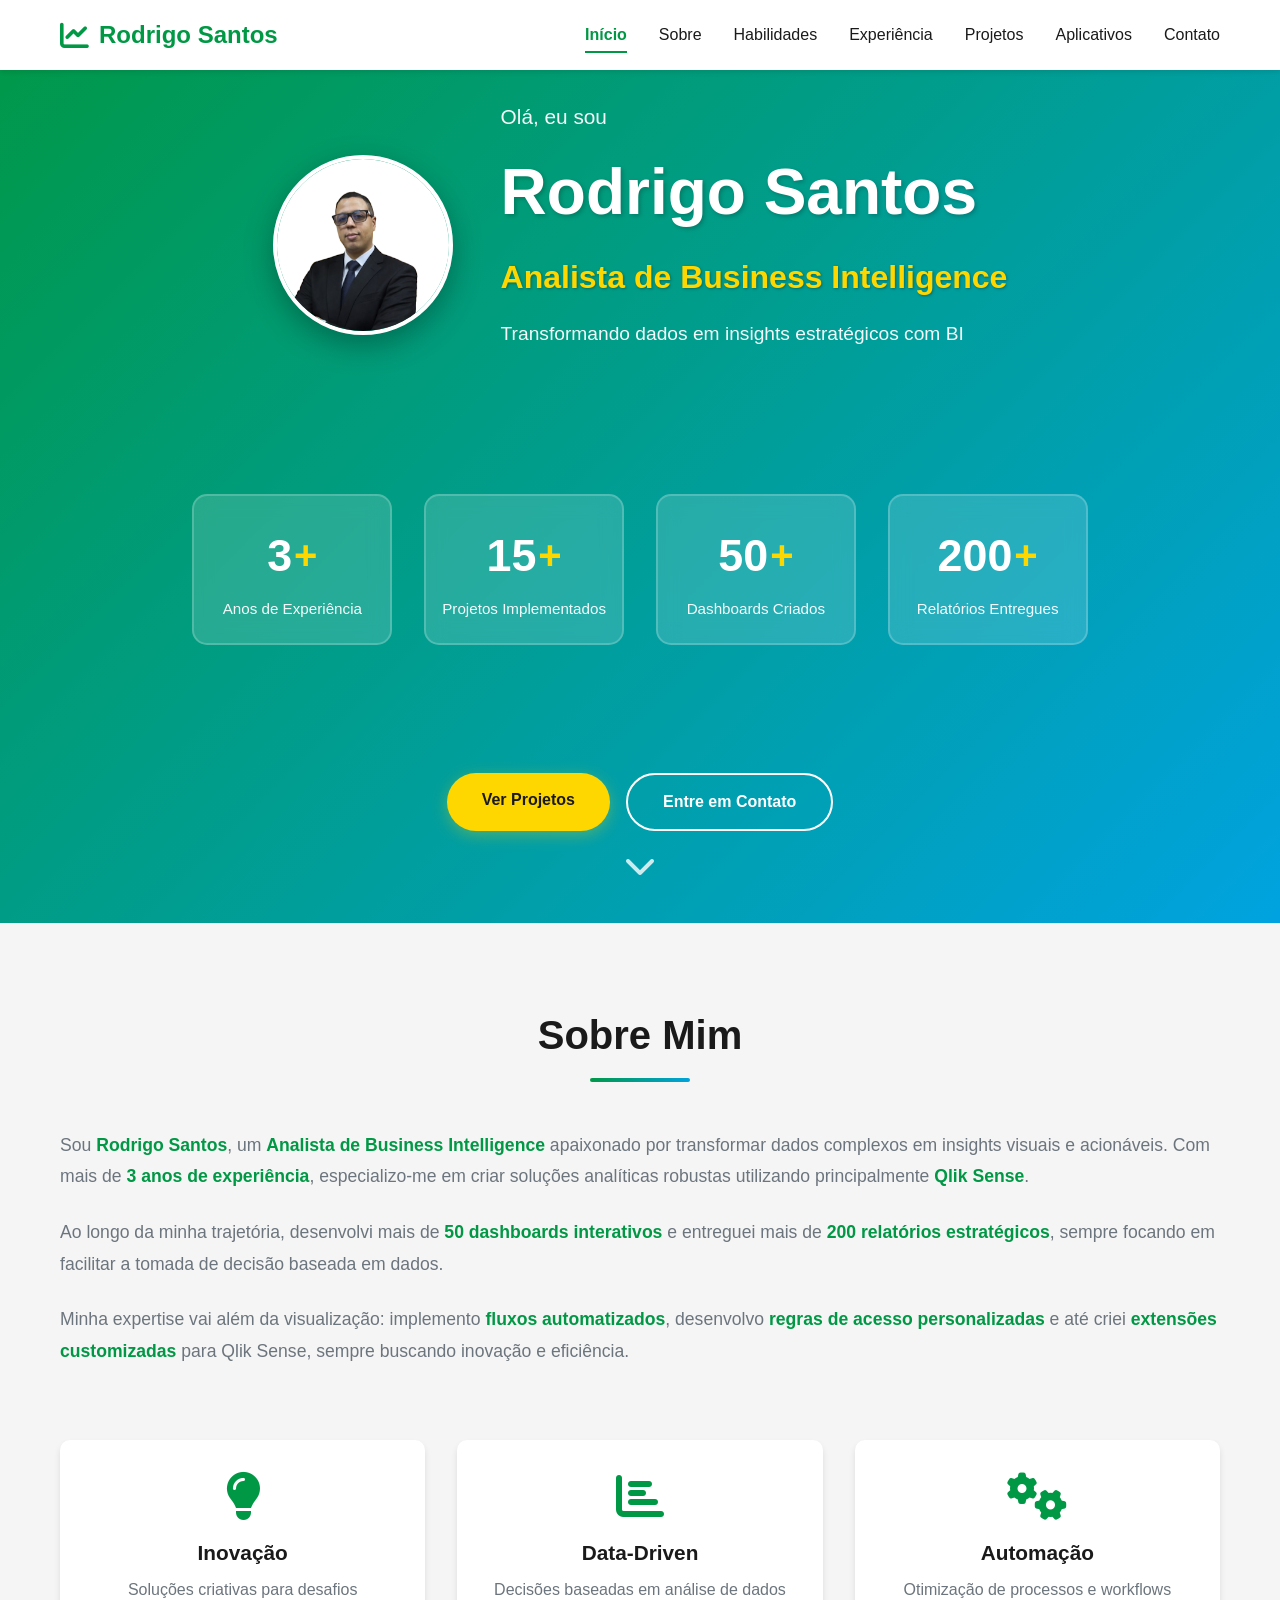
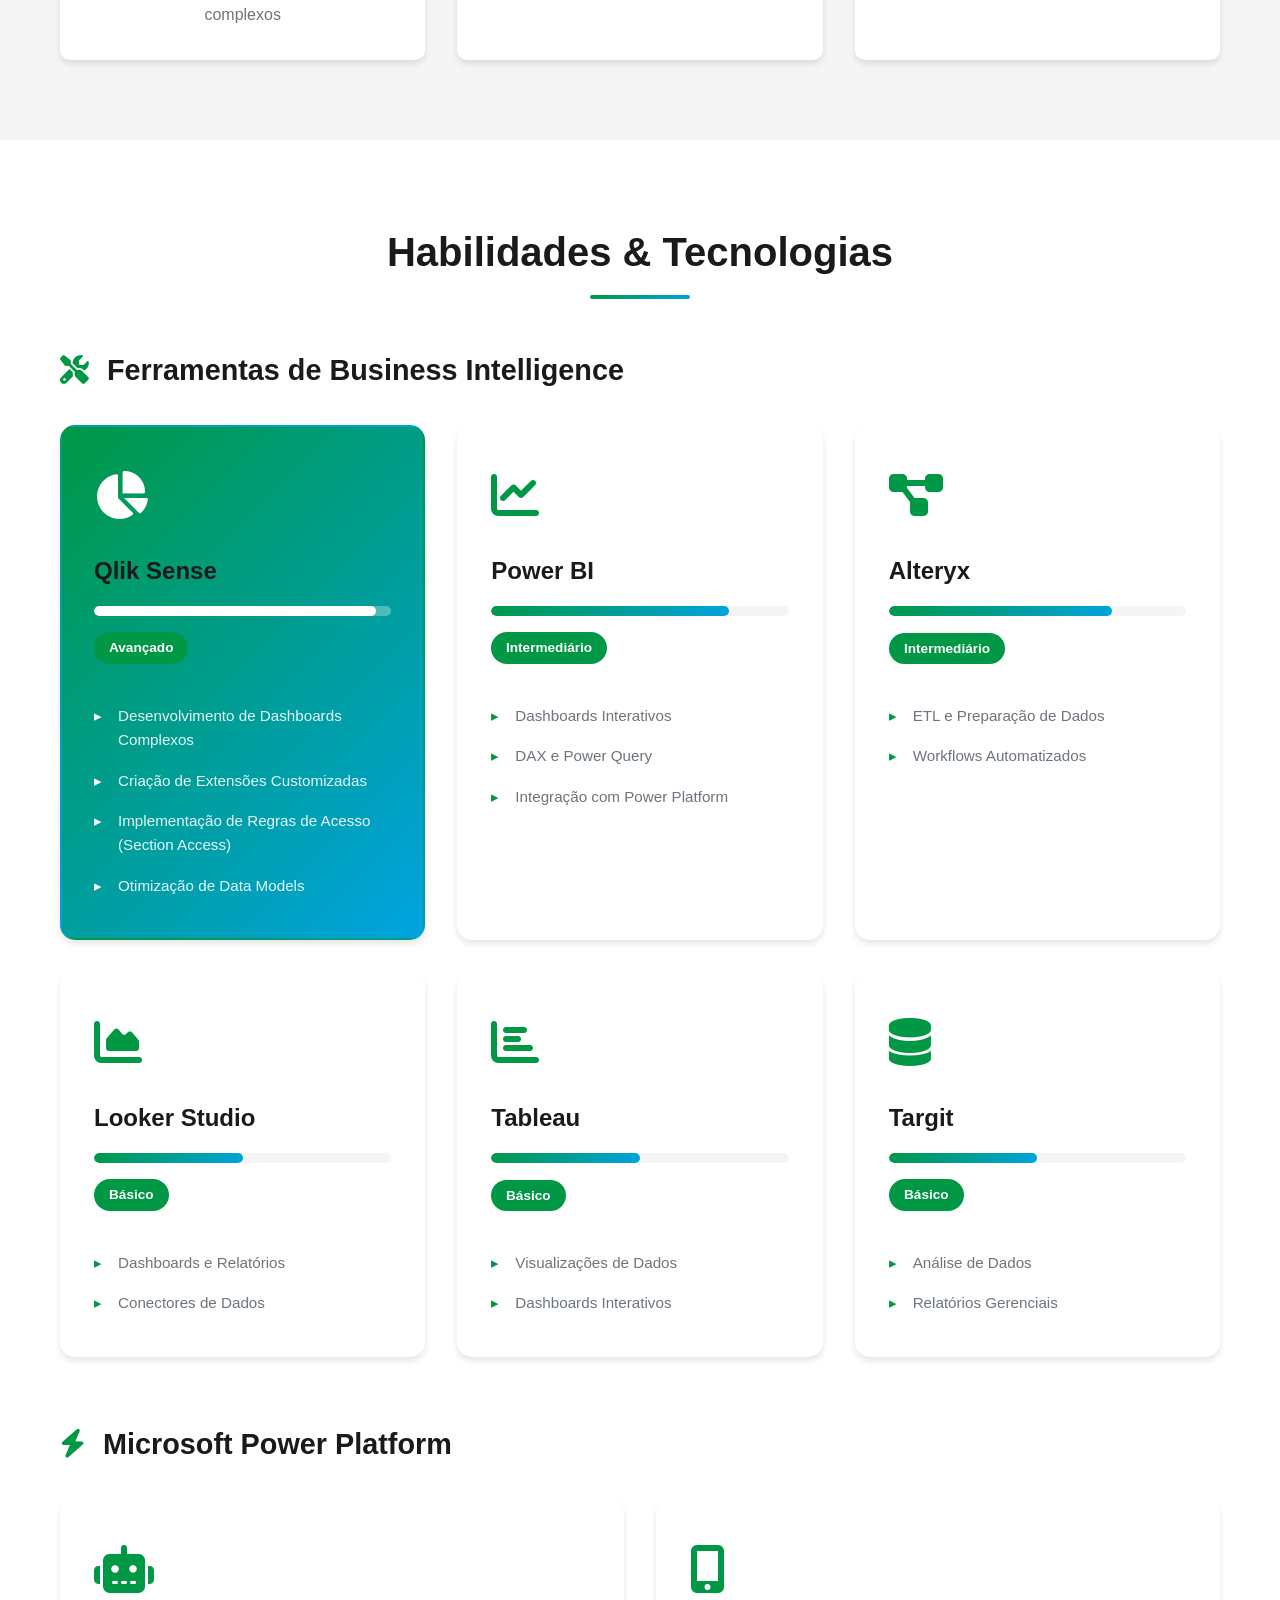
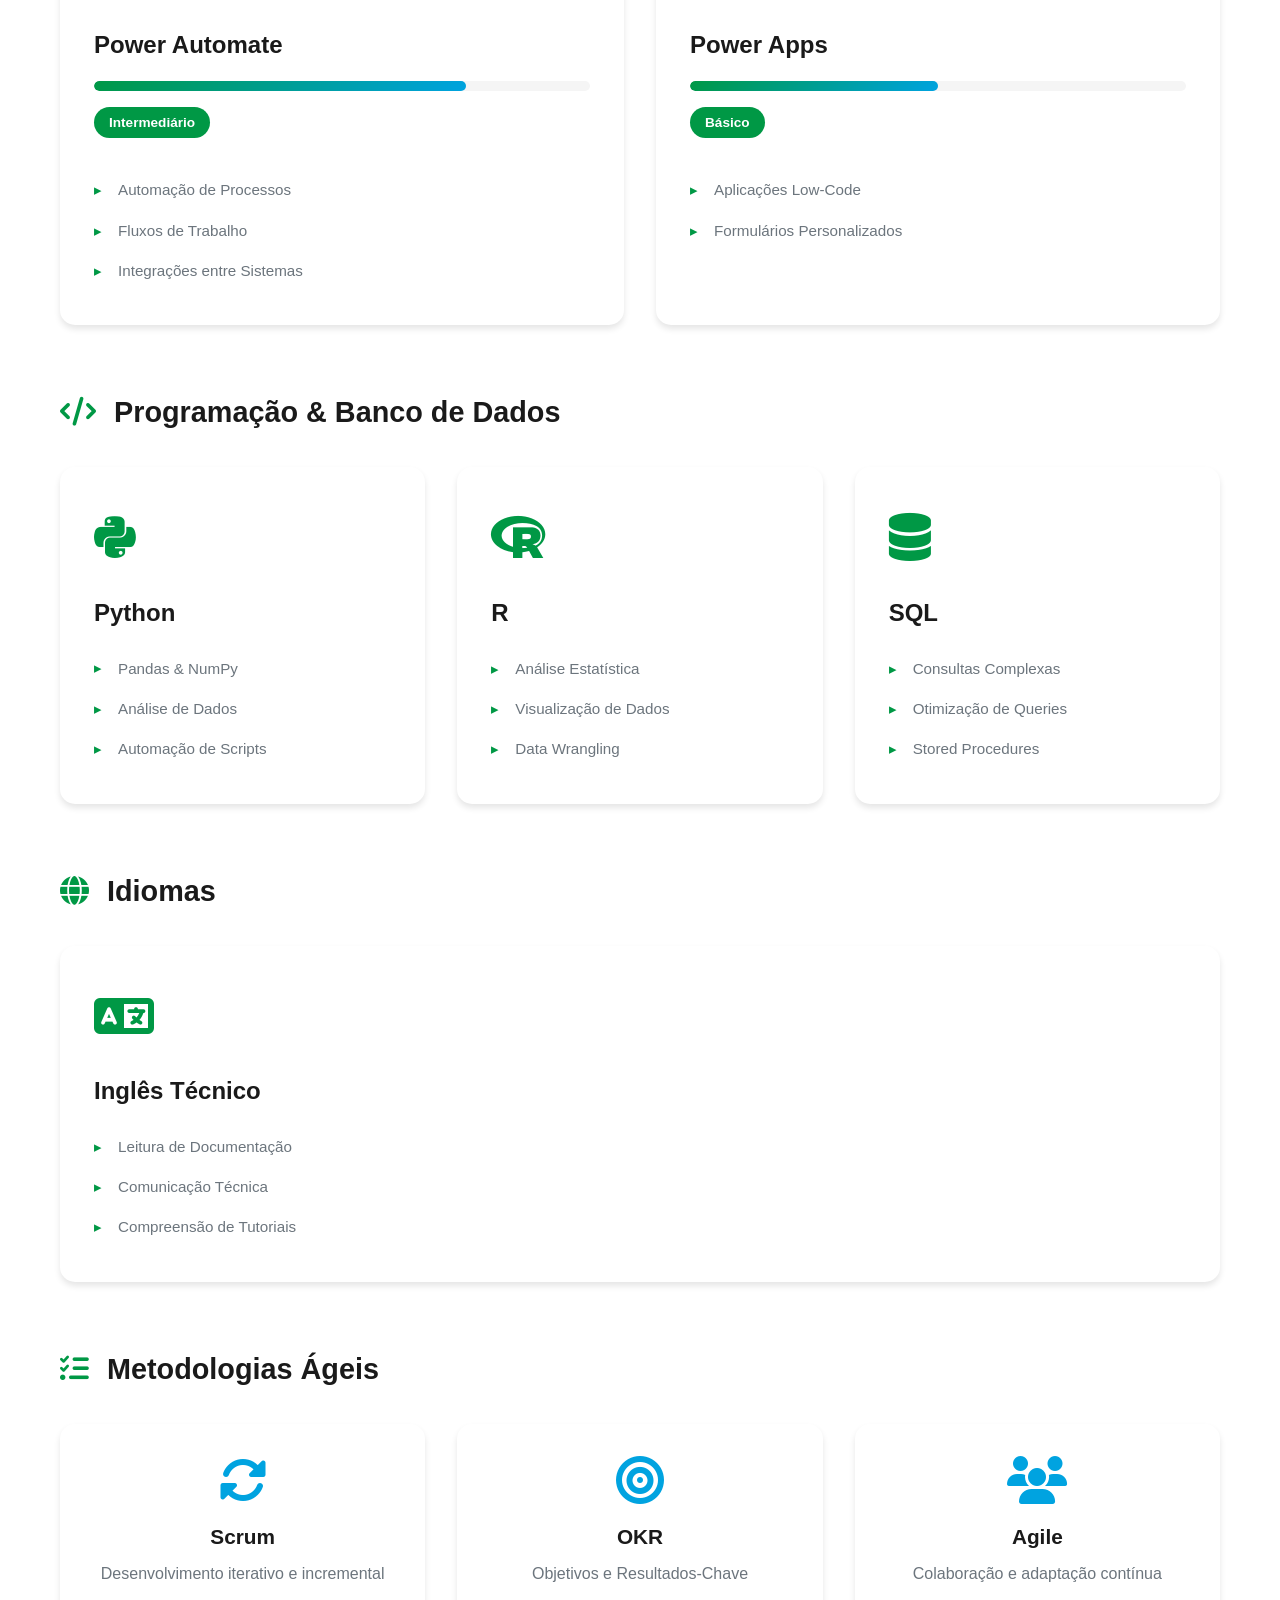
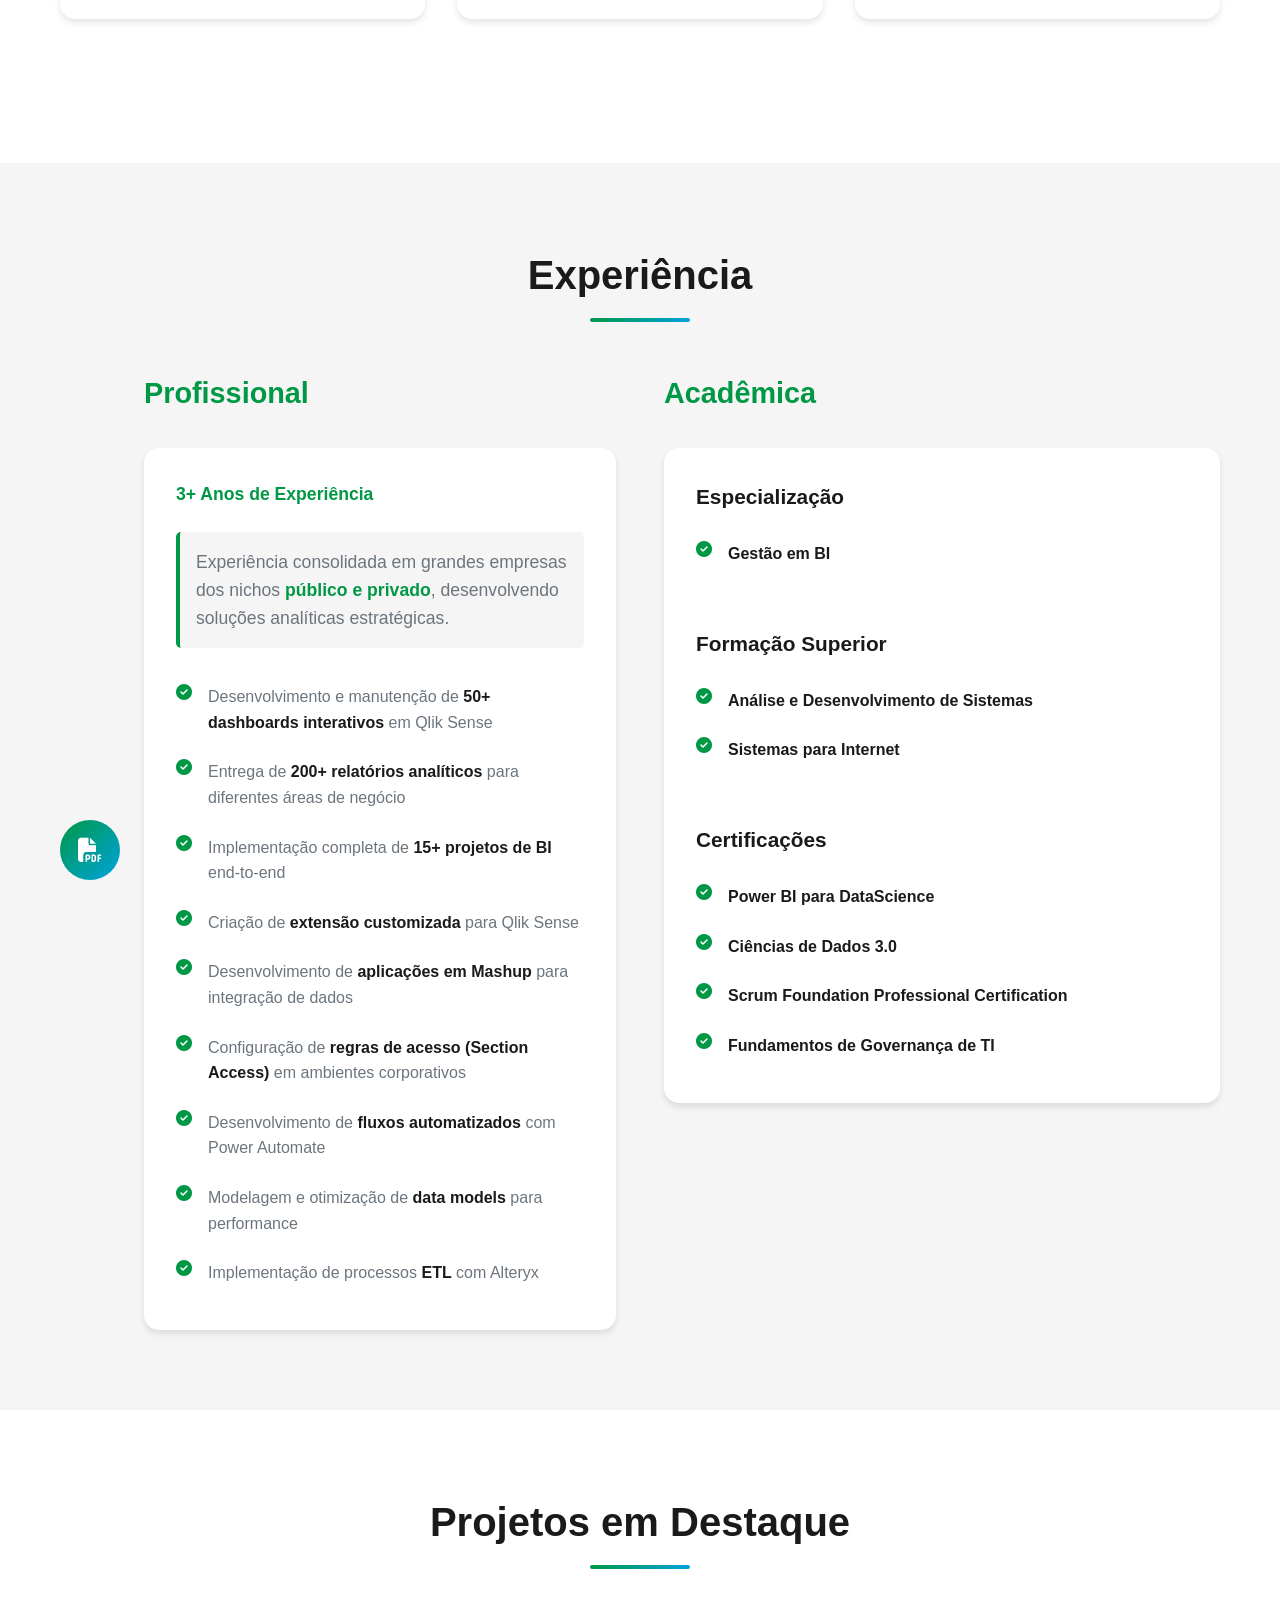
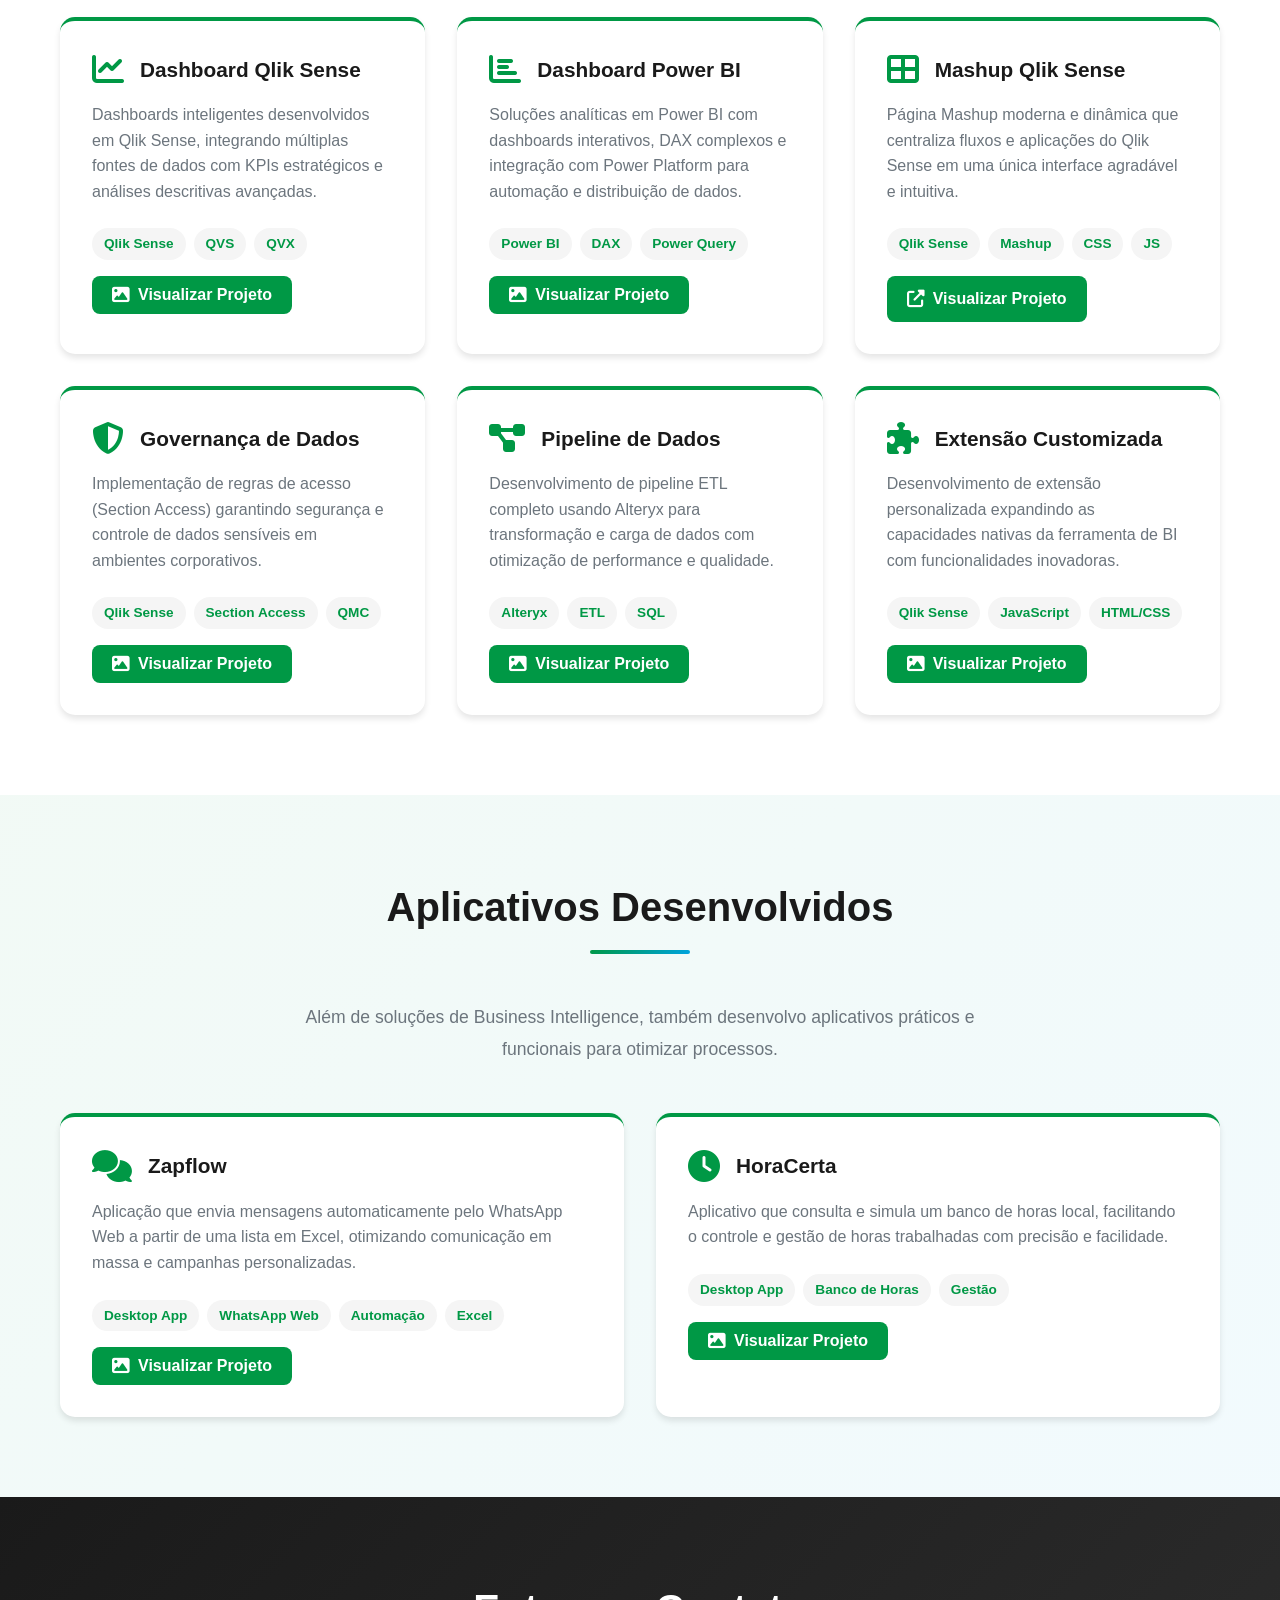
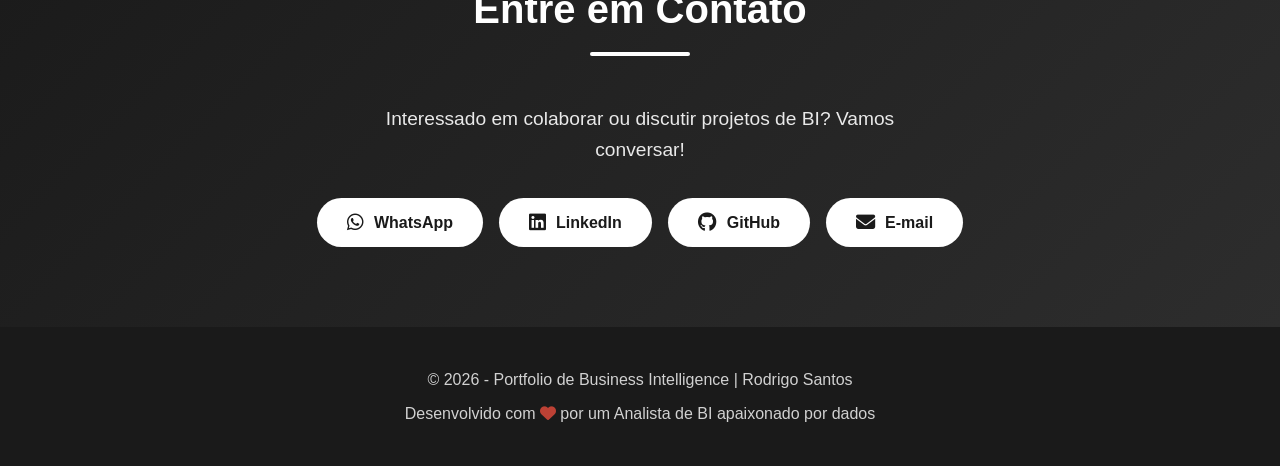
==== index.html @ f656a6cd "Novo Update" ====
<!DOCTYPE html>
<html lang="pt-BR">
<head>
    <meta charset="UTF-8">
    <meta name="viewport" content="width=device-width, initial-scale=1.0">
    <meta name="description" content="Portfolio de Rodrigo Santos - Analista de Business Intelligence especializado em Qlik Sense">
    <title>Rodrigo Santos - Analista de Business Intelligence</title>
    <link rel="stylesheet" href="css/style.css">
    <link rel="stylesheet" href="https://cdnjs.cloudflare.com/ajax/libs/font-awesome/6.4.0/css/all.min.css">
</head>

<!-- Google tag (gtag.js) -->
<script async src="https://www.googletagmanager.com/gtag/js?id=G-NJYJ6EG933"></script>
<script>
  window.dataLayer = window.dataLayer || [];
  function gtag(){dataLayer.push(arguments);}
  gtag('js', new Date());

  gtag('config', 'G-NJYJ6EG933');
</script>

<body>
    <!-- Header/Navbar -->
    <header>
        <nav class="navbar">
            <div class="container">
                <div class="logo">
                    <i class="fas fa-chart-line"></i>
                    <span>Rodrigo Santos</span>
                </div>
                <ul class="nav-menu">
                    <li><a href="#home" class="nav-link">Início</a></li>
                    <li><a href="#sobre" class="nav-link">Sobre</a></li>
                    <li><a href="#skills" class="nav-link">Habilidades</a></li>
                    <li><a href="#experiencia" class="nav-link">Experiência</a></li>
                    <li><a href="#projetos" class="nav-link">Projetos</a></li>
                    <li><a href="#aplicativos" class="nav-link">Aplicativos</a></li>
                    <li><a href="#contato" class="nav-link">Contato</a></li>
                </ul>
                <div class="hamburger">
                    <span></span>
                    <span></span>
                    <span></span>
                </div>
            </div>
        </nav>
    </header>

     <!-- Hero Section -->
    <section id="home" class="hero">
        <div class="container">
            <div class="hero-content">
                <div class="hero-header">
                    <div class="hero-profile">
                        <img src="perfil/perfil.png" alt="Foto de perfil de Rodrigo Santos" class="profile-image">
                    </div>
                    <div class="hero-text">
                        <p class="hero-greeting">Olá, eu sou</p>
                        <h1 class="hero-name">Rodrigo Santos</h1>
                        <h2 class="hero-role">Analista de Business Intelligence</h2>
                        <p class="hero-subtitle">
                            Transformando dados em insights estratégicos com BI
                        </p>
                    </div>
                
                <div class="hero-stats">
                    <div class="stat-item">
                        <h3><span class="stat-number" id="yearsExp">3</span><span class="plus">+</span></h3>
                        <p>Anos de Experiência</p>
                    </div>
                    <div class="stat-item">
                        <h3><span class="stat-number" id="projectsCount">10</span><span class="plus">+</span></h3>
                        <p>Projetos Implementados</p>
                    </div>
                    <div class="stat-item">
                        <h3><span class="stat-number" id="dashboardsCount">50</span><span class="plus">+</span></h3>
                        <p>Dashboards Criados</p>
                    </div>
                    <div class="stat-item">
                        <h3><span class="stat-number" id="reportsCount">200</span><span class="plus">+</span></h3>
                        <p>Relatórios Entregues</p>
                    </div>
                </div>
                
                <div class="hero-buttons">
                    <a href="#projetos" class="btn btn-primary">Ver Projetos</a>
                    <a href="#contato" class="btn btn-secondary">Entre em Contato</a>
                </div>
            </div>
        </div>
        <div class="scroll-down">
            <a href="#sobre"><i class="fas fa-chevron-down"></i></a>
        </div>
    </section>

    <!-- Sobre -->
    <section id="sobre" class="sobre">
        <div class="container">
            <h2 class="section-title">Sobre Mim</h2>
            <div class="sobre-content">
                <div class="sobre-text">
                    <p>
                        Sou <strong>Rodrigo Santos</strong>, um <strong>Analista de Business Intelligence</strong> apaixonado por transformar 
                        dados complexos em insights visuais e acionáveis. Com mais de <strong><span id="yearsExp2">3</span> anos de experiência</strong>, 
                        especializo-me em criar soluções analíticas robustas utilizando principalmente 
                        <strong>Qlik Sense</strong>.
                    </p>
                    <p>
                        Ao longo da minha trajetória, desenvolvi mais de <strong><span id="dashboardsCount2">50</span> dashboards interativos</strong> 
                        e entreguei mais de <strong><span id="reportsCount2">200</span> relatórios estratégicos</strong>, sempre focando em 
                        facilitar a tomada de decisão baseada em dados.
                    </p>
                    <p>
                        Minha expertise vai além da visualização: implemento <strong>fluxos automatizados</strong>, 
                        desenvolvo <strong>regras de acesso personalizadas</strong> e até criei 
                        <strong>extensões customizadas</strong> para Qlik Sense, sempre buscando inovação 
                        e eficiência.
                    </p>
                </div>
                <div class="sobre-icons">
                    <div class="icon-box">
                        <i class="fas fa-lightbulb"></i>
                        <h4>Inovação</h4>
                        <p>Soluções criativas para desafios complexos</p>
                    </div>
                    <div class="icon-box">
                        <i class="fas fa-chart-bar"></i>
                        <h4>Data-Driven</h4>
                        <p>Decisões baseadas em análise de dados</p>
                    </div>
                    <div class="icon-box">
                        <i class="fas fa-cogs"></i>
                        <h4>Automação</h4>
                        <p>Otimização de processos e workflows</p>
                    </div>
                </div>
            </div>
        </div>
    </section>

    <!-- Skills -->
    <section id="skills" class="skills">
        <div class="container">
            <h2 class="section-title">Habilidades & Tecnologias</h2>
            
            <!-- Ferramentas BI -->
            <div class="skills-category">
                <h3><i class="fas fa-tools"></i> Ferramentas de Business Intelligence</h3>
                <div class="skills-grid">
                    <div class="skill-card primary-skill">
                        <div class="skill-icon">
                            <i class="fas fa-chart-pie"></i>
                        </div>
                        <h4>Qlik Sense</h4>
                        <div class="skill-level">
                            <div class="skill-bar" style="width: 95%"></div>
                        </div>
                        <span class="skill-badge">Avançado</span>
                        <ul class="skill-details">
                            <li>Desenvolvimento de Dashboards Complexos</li>
                            <li>Criação de Extensões Customizadas</li>
                            <li>Implementação de Regras de Acesso (Section Access)</li>
                            <li>Otimização de Data Models</li>
                        </ul>
                    </div>

                    <div class="skill-card">
                        <div class="skill-icon">
                            <i class="fas fa-chart-line"></i>
                        </div>
                        <h4>Power BI</h4>
                        <div class="skill-level">
                            <div class="skill-bar" style="width: 80%"></div>
                        </div>
                        <span class="skill-badge">Intermediário</span>
                        <ul class="skill-details">
                            <li>Dashboards Interativos</li>
                            <li>DAX e Power Query</li>
                            <li>Integração com Power Platform</li>
                        </ul>
                    </div>

                    <div class="skill-card">
                        <div class="skill-icon">
                            <i class="fas fa-project-diagram"></i>
                        </div>
                        <h4>Alteryx</h4>
                        <div class="skill-level">
                            <div class="skill-bar" style="width: 75%"></div>
                        </div>
                        <span class="skill-badge">Intermediário</span>
                        <ul class="skill-details">
                            <li>ETL e Preparação de Dados</li>
                            <li>Workflows Automatizados</li>
                        </ul>
                    </div>

                    <div class="skill-card">
                        <div class="skill-icon">
                            <i class="fas fa-chart-area"></i>
                        </div>
                        <h4>Looker Studio</h4>
                        <div class="skill-level">
                            <div class="skill-bar" style="width: 50%"></div>
                        </div>
                        <span class="skill-badge">Básico</span>
                        <ul class="skill-details">
                            <li>Dashboards e Relatórios</li>
                            <li>Conectores de Dados</li>
                        </ul>
                    </div>

                    <div class="skill-card">
                        <div class="skill-icon">
                            <i class="fas fa-chart-bar"></i>
                        </div>
                        <h4>Tableau</h4>
                        <div class="skill-level">
                            <div class="skill-bar" style="width: 50%"></div>
                        </div>
                        <span class="skill-badge">Básico</span>
                        <ul class="skill-details">
                            <li>Visualizações de Dados</li>
                            <li>Dashboards Interativos</li>
                        </ul>
                    </div>

                    <div class="skill-card">
                        <div class="skill-icon">
                            <i class="fas fa-database"></i>
                        </div>
                        <h4>Targit</h4>
                        <div class="skill-level">
                            <div class="skill-bar" style="width: 50%"></div>
                        </div>
                        <span class="skill-badge">Básico</span>
                        <ul class="skill-details">
                            <li>Análise de Dados</li>
                            <li>Relatórios Gerenciais</li>
                        </ul>
                    </div>
                </div>
            </div>

            <!-- Power Platform -->
            <div class="skills-category">
                <h3><i class="fas fa-bolt"></i> Microsoft Power Platform</h3>
                <div class="skills-grid">
                    <div class="skill-card">
                        <div class="skill-icon">
                            <i class="fas fa-robot"></i>
                        </div>
                        <h4>Power Automate</h4>
                        <div class="skill-level">
                            <div class="skill-bar" style="width: 75%"></div>
                        </div>
                        <span class="skill-badge">Intermediário</span>
                        <ul class="skill-details">
                            <li>Automação de Processos</li>
                            <li>Fluxos de Trabalho</li>
                            <li>Integrações entre Sistemas</li>
                        </ul>
                    </div>

                    <div class="skill-card">
                        <div class="skill-icon">
                            <i class="fas fa-mobile-alt"></i>
                        </div>
                        <h4>Power Apps</h4>
                        <div class="skill-level">
                            <div class="skill-bar" style="width: 50%"></div>
                        </div>
                        <span class="skill-badge">Básico</span>
                        <ul class="skill-details">
                            <li>Aplicações Low-Code</li>
                            <li>Formulários Personalizados</li>
                        </ul>
                    </div>
                </div>
            </div>

            <!-- Programação & Dados -->
            <div class="skills-category">
                <h3><i class="fas fa-code"></i> Programação & Banco de Dados</h3>
                <div class="skills-grid">
                    <div class="skill-card">
                        <div class="skill-icon">
                            <i class="fab fa-python"></i>
                        </div>
                        <h4>Python</h4>
                        <ul class="skill-details">
                            <li>Pandas & NumPy</li>
                            <li>Análise de Dados</li>
                            <li>Automação de Scripts</li>
                        </ul>
                    </div>

                    <div class="skill-card">
                        <div class="skill-icon">
                            <i class="fab fa-r-project"></i>
                        </div>
                        <h4>R</h4>
                        <ul class="skill-details">
                            <li>Análise Estatística</li>
                            <li>Visualização de Dados</li>
                            <li>Data Wrangling</li>
                        </ul>
                    </div>

                    <div class="skill-card">
                        <div class="skill-icon">
                            <i class="fas fa-database"></i>
                        </div>
                        <h4>SQL</h4>
                        <ul class="skill-details">
                            <li>Consultas Complexas</li>
                            <li>Otimização de Queries</li>
                            <li>Stored Procedures</li>
                        </ul>
                    </div>
                </div>
            </div>

            <!-- Idiomas -->
            <div class="skills-category">
                <h3><i class="fas fa-globe"></i> Idiomas</h3>
                <div class="skills-grid">
                    <div class="skill-card">
                        <div class="skill-icon">
                            <i class="fas fa-language"></i>
                        </div>
                        <h4>Inglês Técnico</h4>
                        <ul class="skill-details">
                            <li>Leitura de Documentação</li>
                            <li>Comunicação Técnica</li>
                            <li>Compreensão de Tutoriais</li>
                        </ul>
                    </div>
                </div>
            </div>

            <!-- Metodologias -->
            <div class="skills-category">
                <h3><i class="fas fa-tasks"></i> Metodologias Ágeis</h3>
                <div class="methodology-grid">
                    <div class="method-card">
                        <i class="fas fa-sync-alt"></i>
                        <h4>Scrum</h4>
                        <p>Desenvolvimento iterativo e incremental</p>
                    </div>
                    <div class="method-card">
                        <i class="fas fa-bullseye"></i>
                        <h4>OKR</h4>
                        <p>Objetivos e Resultados-Chave</p>
                    </div>
                    <div class="method-card">
                        <i class="fas fa-users"></i>
                        <h4>Agile</h4>
                        <p>Colaboração e adaptação contínua</p>
                    </div>
                </div>
            </div>
        </div>
    </section>

    <!-- Experiência -->
    <section id="experiencia" class="experiencia">
        <div class="container">
            <h2 class="section-title">Experiência</h2>
            <div class="experiencia-wrapper">
                <!-- Experiência Profissional -->
                <div class="experiencia-coluna">
                    <div class="profissional-container">
                        <button id="btnCurriculo" class="btn-curriculum-ext" title="Baixar ou visualizar currículo">
                            <i class="fas fa-file-pdf"></i>
                        </button>
                        <div class="profissional-content">
                            <h3 class="experiencia-subtitle">Profissional</h3>
                            <div class="timeline">
                                <div class="timeline-item">
                                    <div class="timeline-content">
                                        <span class="timeline-date"><span id="yearsExp3">3</span>+ Anos de Experiência</span>
                                        <p class="experience-intro">
                                            Experiência consolidada em grandes empresas dos nichos <strong>público e privado</strong>, desenvolvendo soluções analíticas estratégicas.
                                        </p>
                                        <ul class="experience-list">
                                            <li>
                                                <i class="fas fa-check-circle"></i>
                                                Desenvolvimento e manutenção de <strong><span id="dashboardsCount3">50</span>+ dashboards interativos</strong> em Qlik Sense
                                            </li>
                                            <li>
                                                <i class="fas fa-check-circle"></i>
                                                Entrega de <strong><span id="reportsCount3">200</span>+ relatórios analíticos</strong> para diferentes áreas de negócio
                                            </li>
                                            <li>
                                                <i class="fas fa-check-circle"></i>
                                                Implementação completa de <strong><span id="projectsCount3">10</span>+ projetos de BI</strong> end-to-end
                                            </li>
                                            <li>
                                                <i class="fas fa-check-circle"></i>
                                                Criação de <strong>extensão customizada</strong> para Qlik Sense
                                            </li>
                                            <li>
                                                <i class="fas fa-check-circle"></i>
                                                Desenvolvimento de <strong>aplicações em Mashup</strong> para integração de dados
                                            </li>
                                            <li>
                                                <i class="fas fa-check-circle"></i>
                                                Configuração de <strong>regras de acesso (Section Access)</strong> em ambientes corporativos
                                            </li>
                                            <li>
                                                <i class="fas fa-check-circle"></i>
                                                Desenvolvimento de <strong>fluxos automatizados</strong> com Power Automate
                                            </li>
                                            <li>
                                                <i class="fas fa-check-circle"></i>
                                                Modelagem e otimização de <strong>data models</strong> para performance
                                            </li>
                                            <li>
                                                <i class="fas fa-check-circle"></i>
                                                Implementação de processos <strong>ETL</strong> com Alteryx
                                            </li>
                                        </ul>
                                    </div>
                                </div>
                            </div>
                        </div>
                    </div>
                </div>

                <!-- Experiência Acadêmica -->
                <div class="experiencia-coluna">
                    <h3 class="experiencia-subtitle">Acadêmica</h3>
                    <div class="academia-container">
                        <div class="academia-section">
                            <h3>Especialização</h3>
                            <ul class="experience-list">
                                <li>
                                    <i class="fas fa-check-circle"></i>
                                    <strong>Gestão em BI</strong>
                                </li>
                            </ul>
                        </div>

                        <div class="academia-section">
                            <h3>Formação Superior</h3>
                            <ul class="experience-list">
                                <li>
                                    <i class="fas fa-check-circle"></i>
                                    <strong>Análise e Desenvolvimento de Sistemas</strong>
                                </li>
                                <li>
                                    <i class="fas fa-check-circle"></i>
                                    <strong>Sistemas para Internet</strong>
                                </li>
                            </ul>
                        </div>

                        <div class="academia-section">
                            <h3>Certificações</h3>
                            <ul class="experience-list">
                                <li>
                                    <i class="fas fa-check-circle"></i>
                                    <strong>Power BI para DataScience</strong>
                                </li>
                                <li>
                                    <i class="fas fa-check-circle"></i>
                                    <strong>Ciências de Dados 3.0</strong>
                                </li>
                                <li>
                                    <i class="fas fa-check-circle"></i>
                                    <strong>Scrum Foundation Professional Certification</strong>
                                </li>
                                <li>
                                    <i class="fas fa-check-circle"></i>
                                    <strong>Fundamentos de Governança de TI</strong>
                                </li>
                            </ul>
                        </div>
                    </div>
                </div>
            </div>
        </div>
    </section>

    <!-- Projetos Destaque -->
    <section id="projetos" class="projetos">
        <div class="container">
            <h2 class="section-title">Projetos em Destaque</h2>
            <div class="projetos-grid">
                <div class="projeto-card">
                    <div class="projeto-header">
                        <i class="fas fa-chart-line"></i>
                        <h3>Dashboard Qlik Sense</h3>
                    </div>
                    <p>Dashboards inteligentes desenvolvidos em Qlik Sense, integrando múltiplas fontes de dados com KPIs estratégicos e análises descritivas avançadas.</p>
                    <div class="projeto-tags">
                        <span class="tag">Qlik Sense</span>
                        <span class="tag">QVS</span>
                        <span class="tag">QVX</span>
                    </div>
                    <button class="btn-visualizar" data-image="imagens/dashboard.png" title="Visualizar projeto completo">
                        <i class="fas fa-image"></i> Visualizar Projeto
                    </button>
                </div>

                <div class="projeto-card">
                    <div class="projeto-header">
                        <i class="fas fa-chart-bar"></i>
                        <h3>Dashboard Power BI</h3>
                    </div>
                    <p>Soluções analíticas em Power BI com dashboards interativos, DAX complexos e integração com Power Platform para automação e distribuição de dados.</p>
                    <div class="projeto-tags">
                        <span class="tag">Power BI</span>
                        <span class="tag">DAX</span>
                        <span class="tag">Power Query</span>
                    </div>
                    <button class="btn-visualizar" data-image="imagens/powerbi.png" title="Visualizar projeto completo">
                        <i class="fas fa-image"></i> Visualizar Projeto
                    </button>
                </div>

                <div class="projeto-card">
                    <div class="projeto-header">
                        <i class="fas fa-th-large"></i>
                        <h3>Mashup Qlik Sense</h3>
                    </div>
                    <p>Página Mashup moderna e dinâmica que centraliza fluxos e aplicações do Qlik Sense em uma única interface agradável e intuitiva.</p>
                    <div class="projeto-tags">
                        <span class="tag">Qlik Sense</span>
                        <span class="tag">Mashup</span>
                        <span class="tag">CSS</span>
                        <span class="tag">JS</span>
                    </div>
                    <a href="Projetos/Portal Mashup/Portal Mashup.html" class="btn-visualizar" title="Visualizar projeto completo">
                        <i class="fas fa-external-link-alt"></i> Visualizar Projeto
                    </a>
                </div>

                <div class="projeto-card">
                    <div class="projeto-header">
                        <i class="fas fa-shield-alt"></i>
                        <h3>Governança de Dados</h3>
                    </div>
                    <p>Implementação de regras de acesso (Section Access) garantindo segurança e controle de dados sensíveis em ambientes corporativos.</p>
                    <div class="projeto-tags">
                        <span class="tag">Qlik Sense</span>
                        <span class="tag">Section Access</span>
                        <span class="tag">QMC</span>
                    </div>
                    <button class="btn-visualizar" data-image="imagens/governança.png" title="Visualizar projeto completo">
                        <i class="fas fa-image"></i> Visualizar Projeto
                    </button>
                </div>

                <div class="projeto-card">
                    <div class="projeto-header">
                        <i class="fas fa-project-diagram"></i>
                        <h3>Pipeline de Dados</h3>
                    </div>
                    <p>Desenvolvimento de pipeline ETL completo usando Alteryx para transformação e carga de dados com otimização de performance e qualidade.</p>
                    <div class="projeto-tags">
                        <span class="tag">Alteryx</span>
                        <span class="tag">ETL</span>
                        <span class="tag">SQL</span>
                    </div>
                    <button class="btn-visualizar" data-image="imagens/pipeline.png" title="Visualizar projeto completo">
                        <i class="fas fa-image"></i> Visualizar Projeto
                    </button>
                </div>

                <div class="projeto-card">
                    <div class="projeto-header">
                        <i class="fas fa-puzzle-piece"></i>
                        <h3>Extensão Customizada</h3>
                    </div>
                    <p>Desenvolvimento de extensão personalizada expandindo as capacidades nativas da ferramenta de BI com funcionalidades inovadoras.</p>
                    <div class="projeto-tags">
                        <span class="tag">Qlik Sense</span>
                        <span class="tag">JavaScript</span>
                        <span class="tag">HTML/CSS</span>
                    </div>
                    <button class="btn-visualizar" data-image="imagens/extensao.png" title="Visualizar projeto completo">
                        <i class="fas fa-image"></i> Visualizar Projeto
                    </button>
                </div>

            </div>
        </div>
    </section>

    <!-- Aplicativos Desenvolvidos -->
    <section id="aplicativos" class="aplicativos">
        <div class="container">
            <h2 class="section-title">Aplicativos Desenvolvidos</h2>
            <p class="section-subtitle">Além de soluções de Business Intelligence, também desenvolvo aplicativos práticos e funcionais para otimizar processos.</p>
            <div class="projetos-grid">
                <div class="projeto-card">
                    <div class="projeto-header">
                        <i class="fas fa-comments"></i>
                        <h3>Zapflow</h3>
                    </div>
                    <p>Aplicação que envia mensagens automaticamente pelo WhatsApp Web a partir de uma lista em Excel, otimizando comunicação em massa e campanhas personalizadas.</p>
                    <div class="projeto-tags">
                        <span class="tag">Desktop App</span>
                        <span class="tag">WhatsApp Web</span>
                        <span class="tag">Automação</span>
                        <span class="tag">Excel</span>
                    </div>
                    <button class="btn-visualizar" data-image="imagens/zapflow.png" title="Visualizar projeto completo">
                        <i class="fas fa-image"></i> Visualizar Projeto
                    </button>
                </div>

                <div class="projeto-card">
                    <div class="projeto-header">
                        <i class="fas fa-clock"></i>
                        <h3>HoraCerta</h3>
                    </div>
                    <p>Aplicativo que consulta e simula um banco de horas local, facilitando o controle e gestão de horas trabalhadas com precisão e facilidade.</p>
                    <div class="projeto-tags">
                        <span class="tag">Desktop App</span>
                        <span class="tag">Banco de Horas</span>
                        <span class="tag">Gestão</span>
                    </div>
                    <button class="btn-visualizar" data-image="imagens/horacerta.png" title="Visualizar projeto completo">
                        <i class="fas fa-image"></i> Visualizar Projeto
                    </button>
                </div>
            </div>
        </div>
    </section>

    <!-- Contato -->
    <section id="contato" class="contato">
        <div class="container">
            <h2 class="section-title">Entre em Contato</h2>
            <div class="contato-content">
                <p class="contato-subtitle">
                    Interessado em colaborar ou discutir projetos de BI? Vamos conversar!
                </p>
                <div class="contato-links">
                    <a href="https://wa.me/5571982664135?text=Olá%20Rodrigo!%20Vi%20seu%20portfólio%20de%20Business%20Intelligence%20e%20gostaria%20de%20conversar%20sobre%20projetos%20de%20BI.%20Você%20tem%20disponibilidade?" target="_blank" class="contato-btn whatsapp-btn">
                        <i class="fab fa-whatsapp"></i>
                        WhatsApp
                    </a>
                    <a href="https://linkedin.com/in/digostts" target="_blank" class="contato-btn">
                        <i class="fab fa-linkedin"></i>
                        LinkedIn
                    </a>
                    <a href="https://github.com/digostts" target="_blank" class="contato-btn">
                        <i class="fab fa-github"></i>
                        GitHub
                    </a>
                    <a href="mailto:rodrigobas.1993@gmail.com" class="contato-btn">
                        <i class="fas fa-envelope"></i>
                        E-mail
                    </a>
                </div>
            </div>
        </div>
    </section>

    <!-- Modal para Imagens dos Projetos -->
    <div id="imageModal" class="modal">
        <div class="modal-content">
            <div class="modal-header">
                <h2 id="modalTitle">Projeto</h2>
                <button class="close-modal" onclick="closeImageModal()">
                    <i class="fas fa-times"></i>
                </button>
            </div>
            <div class="modal-body">
                <button class="modal-nav modal-prev" onclick="previousImage()">
                    <i class="fas fa-chevron-left"></i>
                </button>
                <img id="modalImage" src="" alt="Imagem do projeto" class="modal-image">
                <button class="modal-nav modal-next" onclick="nextImage()">
                    <i class="fas fa-chevron-right"></i>
                </button>
            </div>
        </div>
    </div>

    <!-- Botão Voltar ao Topo -->
    <button id="backToTop" class="back-to-top" title="Voltar ao topo">
        <i class="fas fa-arrow-up"></i>
    </button>

    <!-- Footer -->
    <footer class="footer">
        <div class="container">
            <p>&copy; 2026 - Portfolio de Business Intelligence | Rodrigo Santos</p>
            <p>Desenvolvido com <i class="fas fa-heart"></i> por um Analista de BI apaixonado por dados</p>
        </div>
    </footer>

    <script>
        // Automação incremental de valores baseada em data
        function calculateMetrics() {
            const startDate = new Date(2023, 0, 1); // 01/01/2023
            const today = new Date();
            const years = today.getFullYear() - startDate.getFullYear();
            
            // Calcula com base 0 em 2023
            const yearsExp = 0 + years;
            const projects = 0 + (years * 5);
            const dashboards = (0 + (years * 10)) + 20;
            const reports = (0 + (years * 50)) + 50;
            
            return { yearsExp, projects, dashboards, reports };
        }
        
        function updateMetrics() {
            const metrics = calculateMetrics();
            
            // Atualizar anos de experiência
            if (document.getElementById('yearsExp')) {
                document.getElementById('yearsExp').textContent = metrics.yearsExp;
            }
            if (document.getElementById('yearsExp2')) {
                document.getElementById('yearsExp2').textContent = metrics.yearsExp;
            }
            if (document.getElementById('yearsExp3')) {
                document.getElementById('yearsExp3').textContent = metrics.yearsExp;
            }
            
            // Atualizar projetos
            if (document.getElementById('projectsCount')) {
                document.getElementById('projectsCount').textContent = metrics.projects;
            }
            if (document.getElementById('projectsCount3')) {
                document.getElementById('projectsCount3').textContent = metrics.projects;
            }
            
            // Atualizar dashboards
            if (document.getElementById('dashboardsCount')) {
                document.getElementById('dashboardsCount').textContent = metrics.dashboards;
            }
            if (document.getElementById('dashboardsCount2')) {
                document.getElementById('dashboardsCount2').textContent = metrics.dashboards;
            }
            if (document.getElementById('dashboardsCount3')) {
                document.getElementById('dashboardsCount3').textContent = metrics.dashboards;
            }
            
            // Atualizar relatórios
            if (document.getElementById('reportsCount')) {
                document.getElementById('reportsCount').textContent = metrics.reports;
            }
            if (document.getElementById('reportsCount2')) {
                document.getElementById('reportsCount2').textContent = metrics.reports;
            }
            if (document.getElementById('reportsCount3')) {
                document.getElementById('reportsCount3').textContent = metrics.reports;
            }
        }
        
        // Executar quando a página carregar
        if (document.readyState === 'loading') {
            document.addEventListener('DOMContentLoaded', updateMetrics);
        } else {
            updateMetrics();
        }
    </script>
    <script src="js/script.js"></script>
</body>
</html>
---- css/style.css ----
/* ===== RESET & VARIÁVEIS ===== */
* {
    margin: 0;
    padding: 0;
    box-sizing: border-box;
}

:root {
    /* Cores principais - Inspiradas em Qlik Sense */
    --primary-color: #009845;
    --secondary-color: #00A3E0;
    --dark-color: #1a1a1a;
    --light-color: #f5f5f5;
    --white: #ffffff;
    --gray: #6c757d;
    --highlight-color: #4ECDC4; /* Azul-turquesa para destaques */
    
    /* Gradientes */
    --gradient-primary: linear-gradient(135deg, #009845 0%, #00A3E0 100%);
    --gradient-dark: linear-gradient(135deg, #1a1a1a 0%, #2d2d2d 100%);
    
    /* Sombras */
    --shadow-sm: 0 2px 4px rgba(0,0,0,0.1);
    --shadow-md: 0 4px 6px rgba(0,0,0,0.1);
    --shadow-lg: 0 10px 25px rgba(0,0,0,0.15);
    
    /* Transições */
    --transition: all 0.3s ease;
}

/* ===== ESTILOS GLOBAIS ===== */
body {
    font-family: 'Segoe UI', Tahoma, Geneva, Verdana, sans-serif;
    line-height: 1.6;
    color: var(--dark-color);
    background-color: var(--white);
    overflow-x: hidden;
    scroll-behavior: smooth;
}

.container {
    max-width: 1200px;
    margin: 0 auto;
    padding: 0 20px;
}

a {
    text-decoration: none;
    color: inherit;
}

ul {
    list-style: none;
}

/* ===== NAVBAR ===== */
.navbar {
    position: fixed;
    top: 0;
    width: 100%;
    background: var(--white);
    box-shadow: var(--shadow-md);
    z-index: 1000;
    transition: var(--transition);
}

.navbar .container {
    display: flex;
    justify-content: space-between;
    align-items: center;
    padding: 1rem 20px;
}

.logo {
    display: flex;
    align-items: center;
    gap: 10px;
    font-size: 1.5rem;
    font-weight: bold;
    color: var(--primary-color);
}

.logo i {
    font-size: 1.8rem;
}

.nav-menu {
    display: flex;
    gap: 2rem;
}

.nav-menu a {
    color: var(--dark-color);
    font-weight: 500;
    transition: var(--transition);
    position: relative;
    padding: 5px 0;
}

.nav-menu a::after {
    content: '';
    position: absolute;
    bottom: -5px;
    left: 0;
    width: 0;
    height: 2px;
    background: var(--primary-color);
    transition: var(--transition);
}

.nav-menu a:hover::after,
.nav-menu a.active::after {
    width: 100%;
}

.nav-menu a:hover,
.nav-menu a.active {
    color: var(--primary-color);
}

.nav-menu a.active {
    font-weight: 700;
}

.hamburger {
    display: none;
    flex-direction: column;
    cursor: pointer;
    gap: 4px;
}

.hamburger span {
    width: 25px;
    height: 3px;
    background: var(--dark-color);
    transition: var(--transition);
}

/* ===== BOTÃO VOLTAR AO TOPO ===== */
.back-to-top {
    position: fixed;
    bottom: 30px;
    right: 30px;
    background: var(--gradient-primary);
    color: var(--white);
    width: 50px;
    height: 50px;
    border-radius: 50%;
    border: none;
    cursor: pointer;
    font-size: 1.2rem;
    box-shadow: var(--shadow-lg);
    opacity: 0;
    visibility: hidden;
    transition: var(--transition);
    z-index: 999;
}

.back-to-top.show {
    opacity: 1;
    visibility: visible;
}

.back-to-top:hover {
    transform: translateY(-5px);
    box-shadow: 0 15px 30px rgba(0,0,0,0.2);
}

/* ===== HERO SECTION ===== */
.hero {
    min-height: 100vh;
    display: flex;
    align-items: center;
    justify-content: center;
    background: var(--gradient-primary);
    color: var(--white);
    padding: 100px 20px 60px;
    position: relative;
}

.hero-content {
    text-align: center;
    max-width: 1000px;
    width: 100%;
}

.hero-header {
    display: flex;
    align-items: center;
    gap: 3rem;
    justify-content: center;
    margin-bottom: 2rem;
    flex-wrap: wrap;
    margin-left: auto;
    margin-right: auto;
}

.hero-profile {
    flex-shrink: 0;
    animation: fadeInUp 1s ease;
}

.hero-text {
    flex: 0 0 auto;
    min-width: 300px;
    text-align: left;
    margin-left: 0;
    margin-bottom: 3rem;
}

.profile-image {
    width: 180px;
    height: 180px;
    border-radius: 50%;
    object-fit: cover;
    border: 4px solid var(--white);
    box-shadow: 0 10px 30px rgba(0,0,0,0.3);
    transition: var(--transition);
}

.profile-image:hover {
    transform: scale(1.05);
    box-shadow: 0 15px 40px rgba(0,137,69,0.4);
}

.hero-greeting {
    font-size: 1.3rem;
    margin-bottom: 0.5rem;
    opacity: 0.95;
    font-weight: 300;
    animation: fadeInUp 1s ease;
}

.hero-name {
    font-size: 4rem;
    font-weight: 800;
    margin-bottom: 0.5rem;
    color: #FFF;
    text-shadow: 2px 2px 4px rgba(0,0,0,0.2);
    animation: fadeInUp 1s ease 0.1s backwards;
}

.hero-role {
    font-size: 2rem;
    font-weight: 600;
    margin-bottom: 1rem;
    color: #FFD700; /* Dourado para alto contraste */
    text-shadow: 1px 1px 3px rgba(0,0,0,0.3);
    animation: fadeInUp 1s ease 0.2s backwards;
}

.hero-subtitle {
    font-size: 1.2rem;
    margin-top: 1rem;
    margin-bottom: 0;
    opacity: 0.95;
    line-height: 1.6;
    animation: fadeInUp 1s ease 0.3s backwards;
}

.hero-stats {
    display: grid;
    grid-template-columns: repeat(4, 1fr); /* FORÇAR 4 COLUNAS */
    gap: 2rem;
    margin: 3rem auto;
    max-width: 900px;
    animation: fadeInUp 1s ease 0.4s backwards;
}

.stat-item {
    background: rgba(255,255,255,0.15);
    backdrop-filter: blur(10px);
    padding: 1.5rem 1rem;
    border-radius: 15px;
    transition: var(--transition);
    border: 2px solid rgba(255,255,255,0.2);
}

.stat-item:hover {
    transform: translateY(-10px);
    background: rgba(255,255,255,0.25);
    border-color: rgba(255,255,255,0.4);
}

.stat-item h3 {
    font-size: 2.8rem;
    margin-bottom: 0.5rem;
    font-weight: 800;
    display: flex;
    align-items: center;
    justify-content: center;
    gap: 2px;
}

.stat-number {
    color: #FFF;
}

.plus {
    color: #FFD700; /* Dourado para o símbolo + */
    font-size: 2.5rem;
}

.stat-item p {
    font-size: 0.95rem;
    font-weight: 500;
    opacity: 0.95;
    line-height: 1.3;
}

.hero-buttons {
    display: flex;
    gap: 1rem;
    justify-content: center;
    margin-top: 2rem;
    flex-wrap: wrap;
    animation: fadeInUp 1s ease 0.6s backwards;
}

.btn {
    padding: 14px 35px;
    border-radius: 50px;
    font-weight: 600;
    font-size: 1rem;
    transition: var(--transition);
    display: inline-block;
}

.btn-primary {
    background: #FFD700; /* Dourado */
    color: #1a1a1a;
    box-shadow: 0 4px 15px rgba(255, 215, 0, 0.3);
}

.btn-primary:hover {
    transform: translateY(-3px);
    box-shadow: 0 6px 20px rgba(255, 215, 0, 0.5);
    background: #FFC700;
}

.btn-secondary {
    background: transparent;
    color: var(--white);
    border: 2px solid var(--white);
}

.btn-secondary:hover {
    background: var(--white);
    color: var(--primary-color);
    transform: translateY(-3px);
}

.scroll-down {
    position: absolute;
    bottom: 30px;
    left: 50%;
    transform: translateX(-50%);
    animation: bounce 2s infinite;
}

.scroll-down a {
    color: var(--white);
    font-size: 2rem;
    opacity: 0.8;
    transition: var(--transition);
}

.scroll-down a:hover {
    opacity: 1;
}


/* ===== SECTIONS ===== */
section {
    padding: 80px 20px;
}

.section-title {
    text-align: center;
    font-size: 2.5rem;
    margin-bottom: 3rem;
    position: relative;
    padding-bottom: 15px;
}

.section-title::after {
    content: '';
    position: absolute;
    bottom: 0;
    left: 50%;
    transform: translateX(-50%);
    width: 100px;
    height: 4px;
    background: var(--gradient-primary);
    border-radius: 2px;
}

/* ===== SOBRE ===== */
.sobre {
    background: var(--light-color);
}

.sobre-content {
    display: grid;
    gap: 3rem;
}

.sobre-text p {
    font-size: 1.1rem;
    margin-bottom: 1.5rem;
    line-height: 1.8;
    color: var(--gray);
}

.sobre-text strong {
    color: var(--primary-color);
}

.sobre-icons {
    display: grid;
    grid-template-columns: repeat(auto-fit, minmax(250px, 1fr));
    gap: 2rem;
}

.icon-box {
    background: var(--white);
    padding: 2rem;
    border-radius: 10px;
    text-align: center;
    box-shadow: var(--shadow-md);
    transition: var(--transition);
}

.icon-box:hover {
    transform: translateY(-10px);
    box-shadow: var(--shadow-lg);
}

.icon-box i {
    font-size: 3rem;
    color: var(--primary-color);
    margin-bottom: 1rem;
}

.icon-box h4 {
    font-size: 1.3rem;
    margin-bottom: 0.5rem;
    color: var(--dark-color);
}

.icon-box p {
    color: var(--gray);
}

/* ===== SKILLS ===== */
.skills-category {
    margin-bottom: 4rem;
}

.skills-category h3 {
    font-size: 1.8rem;
    margin-bottom: 2rem;
    color: var(--dark-color);
}

.skills-category h3 i {
    color: var(--primary-color);
    margin-right: 10px;
}

.skills-grid {
    display: grid;
    grid-template-columns: repeat(auto-fit, minmax(280px, 1fr));
    gap: 2rem;
}

.skill-card {
    background: var(--white);
    padding: 2rem;
    border-radius: 15px;
    box-shadow: var(--shadow-md);
    transition: var(--transition);
    border: 2px solid transparent;
}

.skill-card:hover {
    transform: translateY(-10px);
    box-shadow: var(--shadow-lg);
    border-color: var(--primary-color);
}

.primary-skill {
    background: var(--gradient-primary);
    color: var(--white);
}

.primary-skill h4,
.primary-skill .skill-badge {
    color: var(--white);
}

.skill-icon {
    font-size: 3rem;
    color: var(--primary-color);
    margin-bottom: 1rem;
}

.primary-skill .skill-icon {
    color: var(--white);
}

.skill-card h4 {
    font-size: 1.5rem;
    margin-bottom: 1rem;
    color: var(--dark-color);
}

.skill-level {
    background: var(--light-color);
    height: 10px;
    border-radius: 10px;
    margin: 1rem 0;
    overflow: hidden;
}

.primary-skill .skill-level {
    background: rgba(255,255,255,0.3);
}

.skill-bar {
    height: 100%;
    background: var(--gradient-primary);
    border-radius: 10px;
    transition: width 1s ease;
}

.primary-skill .skill-bar {
    background: var(--white);
}

.skill-badge {
    display: inline-block;
    background: var(--primary-color);
    color: var(--white);
    padding: 5px 15px;
    border-radius: 20px;
    font-size: 0.85rem;
    font-weight: 600;
    margin-bottom: 1rem;
}

.skill-details {
    margin-top: 1rem;
}

.skill-details li {
    padding: 0.5rem 0;
    padding-left: 1.5rem;
    position: relative;
    font-size: 0.95rem;
    color: var(--gray);
}

.primary-skill .skill-details li {
    color: rgba(255,255,255,0.9);
}

.skill-details li::before {
    content: '▸';
    position: absolute;
    left: 0;
    color: var(--primary-color);
}

.primary-skill .skill-details li::before {
    color: var(--white);
}

/* Metodologias */
.methodology-grid {
    display: grid;
    grid-template-columns: repeat(auto-fit, minmax(250px, 1fr));
    gap: 2rem;
}

.method-card {
    background: var(--white);
    padding: 2rem;
    border-radius: 15px;
    text-align: center;
    box-shadow: var(--shadow-md);
    transition: var(--transition);
}

.method-card:hover {
    transform: translateY(-10px);
    box-shadow: var(--shadow-lg);
}

.method-card i {
    font-size: 3rem;
    color: var(--secondary-color);
    margin-bottom: 1rem;
}

.method-card h4 {
    font-size: 1.3rem;
    margin-bottom: 0.5rem;
    color: var(--dark-color);
}

.method-card p {
    color: var(--gray);
}

/* ===== EXPERIÊNCIA ===== */
.experiencia {
    background: var(--light-color);
}

.experiencia-wrapper {
    display: grid;
    grid-template-columns: 1fr 1fr;
    gap: 3rem;
    align-items: start;
}

.experiencia-coluna {
    display: flex;
    flex-direction: column;
}

.experiencia-subtitle {
    font-size: 1.8rem;
    color: var(--primary-color);
    margin-bottom: 2rem;
    font-weight: 700;
}

.profissional-container {
    display: flex;
    gap: 1.5rem;
    align-items: center;
}

.profissional-content {
    flex: 1;
    display: flex;
    flex-direction: column;
}

.btn-curriculum-ext {
    width: 60px;
    height: 60px;
    background: var(--gradient-primary);
    border-radius: 50%;
    border: none;
    display: flex;
    align-items: center;
    justify-content: center;
    cursor: pointer;
    flex-shrink: 0;
}

.btn-curriculum-ext i {
    font-size: 1.5rem;
    color: var(--white);
}

.btn-curriculum-ext:hover {
    transform: scale(1.1);
    box-shadow: var(--shadow-lg);
    transition: var(--transition);
}

.academia-container {
    background: var(--white);
    padding: 2rem;
    border-radius: 15px;
    box-shadow: var(--shadow-md);
}

.academia-section {
    padding-bottom: 1.5rem;
    margin-bottom: 1.5rem;
}

.academia-section:last-child {
    padding-bottom: 0;
    margin-bottom: 0;
}

.academia-section h3 {
    font-size: 1.3rem;
    margin-bottom: 1rem;
    color: var(--dark-color);
    font-weight: 600;
}

.timeline {
    max-width: 100%;
    margin: 0;
}

.timeline-item {
    display: flex;
    gap: 2rem;
    position: relative;
}

.timeline-icon {
    width: 60px;
    height: 60px;
    background: var(--gradient-primary);
    border-radius: 50%;
    display: flex;
    align-items: center;
    justify-content: center;
    flex-shrink: 0;
}

.timeline-icon i {
    font-size: 1.5rem;
    color: var(--white);
}

.timeline-content {
    background: var(--white);
    padding: 2rem;
    border-radius: 15px;
    box-shadow: var(--shadow-md);
    flex: 1;
}

.timeline-content h3 {
    font-size: 1.8rem;
    margin-bottom: 0.5rem;
    color: var(--dark-color);
}

.timeline-date {
    color: var(--primary-color);
    font-weight: 600;
    font-size: 1.1rem;
    display: block;
    margin-bottom: 1.5rem;
}

.experience-intro {
    color: var(--gray);
    font-size: 1.1rem;
    margin-bottom: 1.5rem;
    line-height: 1.6;
    padding: 1rem;
    background: var(--light-color);
    border-left: 4px solid var(--primary-color);
    border-radius: 5px;
}

.experience-intro strong {
    color: var(--primary-color);
}

.experience-list li {
    padding: 0.75rem 0;
    padding-left: 2rem;
    position: relative;
    color: var(--gray);
    line-height: 1.6;
}

.experience-list li i {
    position: absolute;
    left: 0;
    top: 0.75rem;
    color: var(--primary-color);
}

.experience-list strong {
    color: var(--dark-color);
}

/* ===== PROJETOS ===== */
.projetos-grid {
    display: grid;
    grid-template-columns: repeat(auto-fit, minmax(320px, 1fr));
    gap: 2rem;
}

.projeto-card {
    background: var(--white);
    border-radius: 15px;
    padding: 2rem;
    box-shadow: var(--shadow-md);
    transition: var(--transition);
    border-top: 4px solid var(--primary-color);
}

.projeto-card:hover {
    transform: translateY(-10px);
    box-shadow: var(--shadow-lg);
}

.projeto-header {
    display: flex;
    align-items: center;
    gap: 1rem;
    margin-bottom: 1rem;
}

.projeto-header i {
    font-size: 2rem;
    color: var(--primary-color);
}

.projeto-header h3 {
    font-size: 1.3rem;
    color: var(--dark-color);
}

.projeto-card p {
    color: var(--gray);
    margin-bottom: 1.5rem;
    line-height: 1.6;
}

.projeto-tags {
    display: flex;
    flex-wrap: wrap;
    gap: 0.5rem;
}

.tag {
    background: var(--light-color);
    color: var(--primary-color);
    padding: 5px 12px;
    border-radius: 20px;
    font-size: 0.85rem;
    font-weight: 600;
}

/* ===== BOTÕES DOS PROJETOS ===== */
.btn-visualizar {
    background: var(--primary-color);
    color: var(--white);
    border: none;
    padding: 10px 20px;
    border-radius: 8px;
    font-size: 1rem;
    font-weight: 600;
    cursor: pointer;
    transition: var(--transition);
    display: inline-flex;
    align-items: center;
    gap: 8px;
    margin-top: 1rem;
}

.btn-visualizar:hover {
    background: var(--secondary-color);
    transform: translateY(-3px);
    box-shadow: var(--shadow-lg);
}

.btn-visualizar i {
    font-size: 1.1rem;
}

/* ===== BOTÃO CURRÍCULO ===== */
.btn-curriculum {
    background: var(--primary-color);
    color: var(--white);
    border: none;
    width: 50px;
    height: 50px;
    border-radius: 50%;
    font-size: 1.5rem;
    cursor: pointer;
    transition: var(--transition);
    display: flex;
    align-items: center;
    justify-content: center;
}

.btn-curriculum:hover {
    background: var(--secondary-color);
    transform: scale(1.1);
    box-shadow: var(--shadow-lg);
}

/* ===== MODAL PARA IMAGENS ===== */
.modal {
    display: none;
    position: fixed;
    z-index: 2000;
    left: 0;
    top: 0;
    width: 100%;
    height: 100%;
    background-color: rgba(0, 0, 0, 0.7);
    animation: fadeIn 0.3s ease;
}

.modal.active {
    display: flex;
    align-items: center;
    justify-content: center;
}

.modal-content {
    background-color: var(--white);
    border-radius: 15px;
    max-width: 90%;
    max-height: 90vh;
    overflow: auto;
    position: relative;
    animation: slideIn 0.3s ease;
}

.modal-header {
    display: flex;
    justify-content: space-between;
    align-items: center;
    padding: 1.5rem;
    border-bottom: 1px solid var(--light-color);
}

.modal-header h2 {
    margin: 0;
    color: var(--dark-color);
}

.close-modal {
    background: none;
    border: none;
    font-size: 1.8rem;
    cursor: pointer;
    color: var(--gray);
    transition: var(--transition);
}

.close-modal:hover {
    color: var(--dark-color);
}

.modal-image {
    width: 100%;
    max-height: 80vh;
    object-fit: contain;
    padding: 1rem;
}

.modal-body {
    display: flex;
    align-items: center;
    justify-content: center;
    gap: 2rem;
    padding: 1rem;
    position: relative;
}

.modal-nav {
    background: var(--primary-color);
    color: var(--white);
    border: none;
    width: 50px;
    height: 50px;
    border-radius: 50%;
    font-size: 1.5rem;
    cursor: pointer;
    transition: var(--transition);
    display: flex;
    align-items: center;
    justify-content: center;
    flex-shrink: 0;
}

.modal-nav:hover {
    background: var(--secondary-color);
    transform: scale(1.1);
}

.modal-prev {
    order: -1;
}

.modal-next {
    order: 1;
}

@keyframes fadeIn {
    from {
        opacity: 0;
    }
    to {
        opacity: 1;
    }
}

@keyframes slideIn {
    from {
        transform: translateY(-50px);
        opacity: 0;
    }
    to {
        transform: translateY(0);
        opacity: 1;
    }
}

/* ===== SECTION SUBTITLE ===== */
.section-subtitle {
    text-align: center;
    font-size: 1.1rem;
    color: var(--gray);
    margin-bottom: 3rem;
    max-width: 700px;
    margin-left: auto;
    margin-right: auto;
    line-height: 1.8;
}

/* ===== APLICATIVOS ===== */
.aplicativos {
    background: linear-gradient(135deg, rgba(0, 152, 69, 0.05) 0%, rgba(0, 163, 224, 0.05) 100%);
}

/* ===== CONTATO ===== */
.contato {
    background: var(--gradient-dark);
    color: var(--white);
}

.contato .section-title {
    color: var(--white);
}

.contato .section-title::after {
    background: var(--white);
}

.contato-content {
    text-align: center;
    max-width: 600px;
    margin: 0 auto;
}

.contato-subtitle {
    font-size: 1.2rem;
    margin-bottom: 2rem;
    opacity: 0.9;
}

.contato-links {
    display: flex;
    gap: 1rem;
    justify-content: center;
    flex-wrap: nowrap;
}

.contato-btn {
    background: var(--white);
    color: var(--dark-color);
    padding: 12px 30px;
    border-radius: 50px;
    font-weight: 600;
    display: inline-flex;
    align-items: center;
    justify-content: center;
    gap: 10px;
    transition: var(--transition);
    white-space: nowrap;
    min-height: 48px;
}

.contato-btn:hover {
    transform: translateY(-5px);
    box-shadow: var(--shadow-lg);
    background: var(--primary-color);
    color: var(--white);
}

.whatsapp-btn {
    background: var(--white);
    color: var(--dark-color);
}

.whatsapp-btn:hover {
    background: #25D366;
    color: var(--white);
    transform: translateY(-5px);
    box-shadow: var(--shadow-lg);
}

.contato-btn i {
    font-size: 1.2rem;
}

/* ===== FOOTER ===== */
.footer {
    background: var(--dark-color);
    color: var(--white);
    text-align: center;
    padding: 2rem 20px;
}

.footer p {
    margin: 0.5rem 0;
    opacity: 0.8;
}

.footer i {
    color: #e74c3c;
}

/* ===== ANIMAÇÕES ===== */
@keyframes fadeInUp {
    from {
        opacity: 0;
        transform: translateY(30px);
    }
    to {
        opacity: 1;
        transform: translateY(0);
    }
}

@keyframes bounce {
    0%, 20%, 50%, 80%, 100% {
        transform: translateX(-50%) translateY(0);
    }
    40% {
        transform: translateX(-50%) translateY(-10px);
    }
    60% {
        transform: translateX(-50%) translateY(-5px);
    }
}

/* ===== RESPONSIVO ===== */
@media (max-width: 768px) {
    .hamburger {
        display: flex;
    }
    
    .nav-menu {
        position: fixed;
        left: -100%;
        top: 70px;
        flex-direction: column;
        background: var(--white);
        width: 100%;
        text-align: center;
        transition: var(--transition);
        box-shadow: var(--shadow-lg);
        padding: 2rem 0;
    }
    
    .nav-menu.active {
        left: 0;
    }
    
    .hero-title {
        font-size: 2rem;
    }

    .hero-subtitle-main {
        font-size: 1.5rem;
    }
    
    .hero-subtitle {
        font-size: 1.1rem;
    }
    
    .hero-stats {
        grid-template-columns: repeat(2, 1fr);
    }
    
    .hero-buttons {
        flex-direction: column;
    }
    
    .section-title {
        font-size: 2rem;
    }
    
    .experiencia-wrapper {
        grid-template-columns: 1fr;
        gap: 2rem;
    }
    
    .timeline-item {
        flex-direction: column;
    }
    
    .skills-grid,
    .projetos-grid {
        grid-template-columns: 1fr;
    }

    .back-to-top {
        width: 45px;
        height: 45px;
        bottom: 20px;
        right: 20px;
    }

    .modal-content {
        max-width: 95%;
        max-height: 95vh;
    }
}

@media (max-width: 480px) {
    .hero-stats {
        grid-template-columns: 1fr;
    }
    
    .stat-item h3 {
        font-size: 2rem;
    }
}

/* ===== RESPONSIVO ===== */
@media (max-width: 1024px) {
    .hero-stats {
        grid-template-columns: repeat(2, 1fr); /* 2 colunas em tablets */
        gap: 1.5rem;
    }
}

@media (max-width: 768px) {
    .hamburger {
        display: flex;
    }
    
    .nav-menu {
        position: fixed;
        left: -100%;
        top: 70px;
        flex-direction: column;
        background: var(--white);
        width: 100%;
        text-align: center;
        transition: var(--transition);
        box-shadow: var(--shadow-lg);
        padding: 2rem 0;
    }
    
    .nav-menu.active {
        left: 0;
    }
    
    .hero-name {
        font-size: 2.5rem;
    }

    .hero-role {
        font-size: 1.5rem;
    }
    
    .hero-subtitle {
        font-size: 1.1rem;
    }

    .hero-header {
        gap: 2rem;
    }

    .profile-image {
        width: 150px;
        height: 150px;
    }
    
    .hero-stats {
        grid-template-columns: repeat(2, 1fr); /* 2 colunas em mobile */
        gap: 1rem;
    }

    .stat-item h3 {
        font-size: 2.2rem;
    }

    .plus {
        font-size: 2rem;
    }
    
    .hero-buttons {
        flex-direction: column;
        gap: 1rem;
    }

    .btn {
        width: 100%;
        max-width: 300px;
    }
    
    .section-title {
        font-size: 2rem;
    }
    
    .timeline-item {
        flex-direction: column;
    }
    
    .skills-grid,
    .projetos-grid {
        grid-template-columns: 1fr;
    }

    .back-to-top {
        width: 45px;
        height: 45px;
        bottom: 20px;
        right: 20px;
    }
}

@media (max-width: 480px) {
    .hero-greeting {
        font-size: 1.1rem;
    }

    .hero-name {
        font-size: 2rem;
    }

    .hero-role {
        font-size: 1.2rem;
    }

    .hero-header {
        flex-direction: column;
        gap: 1.5rem;
    }

    .hero-text {
        text-align: center;
    }

    .profile-image {
        width: 120px;
        height: 120px;
    }

    .hero-stats {
        grid-template-columns: 1fr; /* 1 coluna em telas muito pequenas */
    }
    
    .stat-item h3 {
        font-size: 2rem;
    }
}
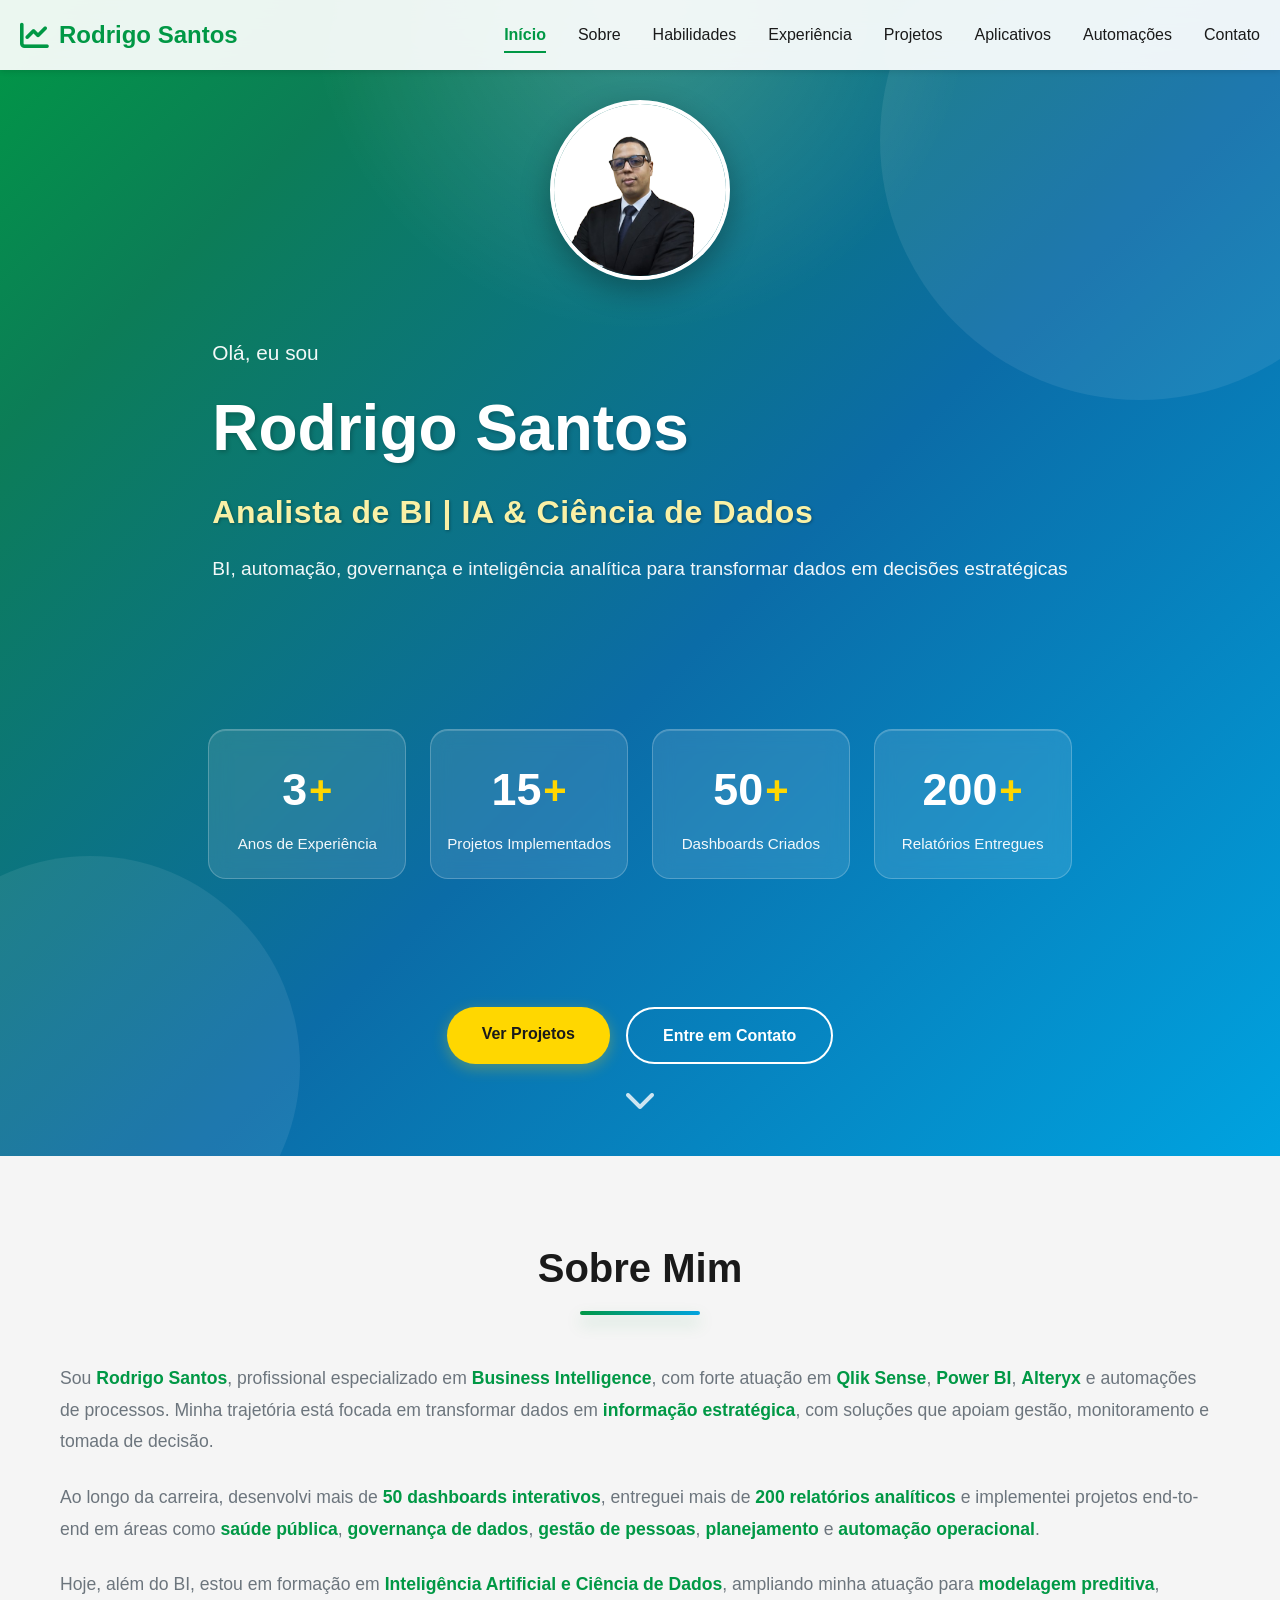
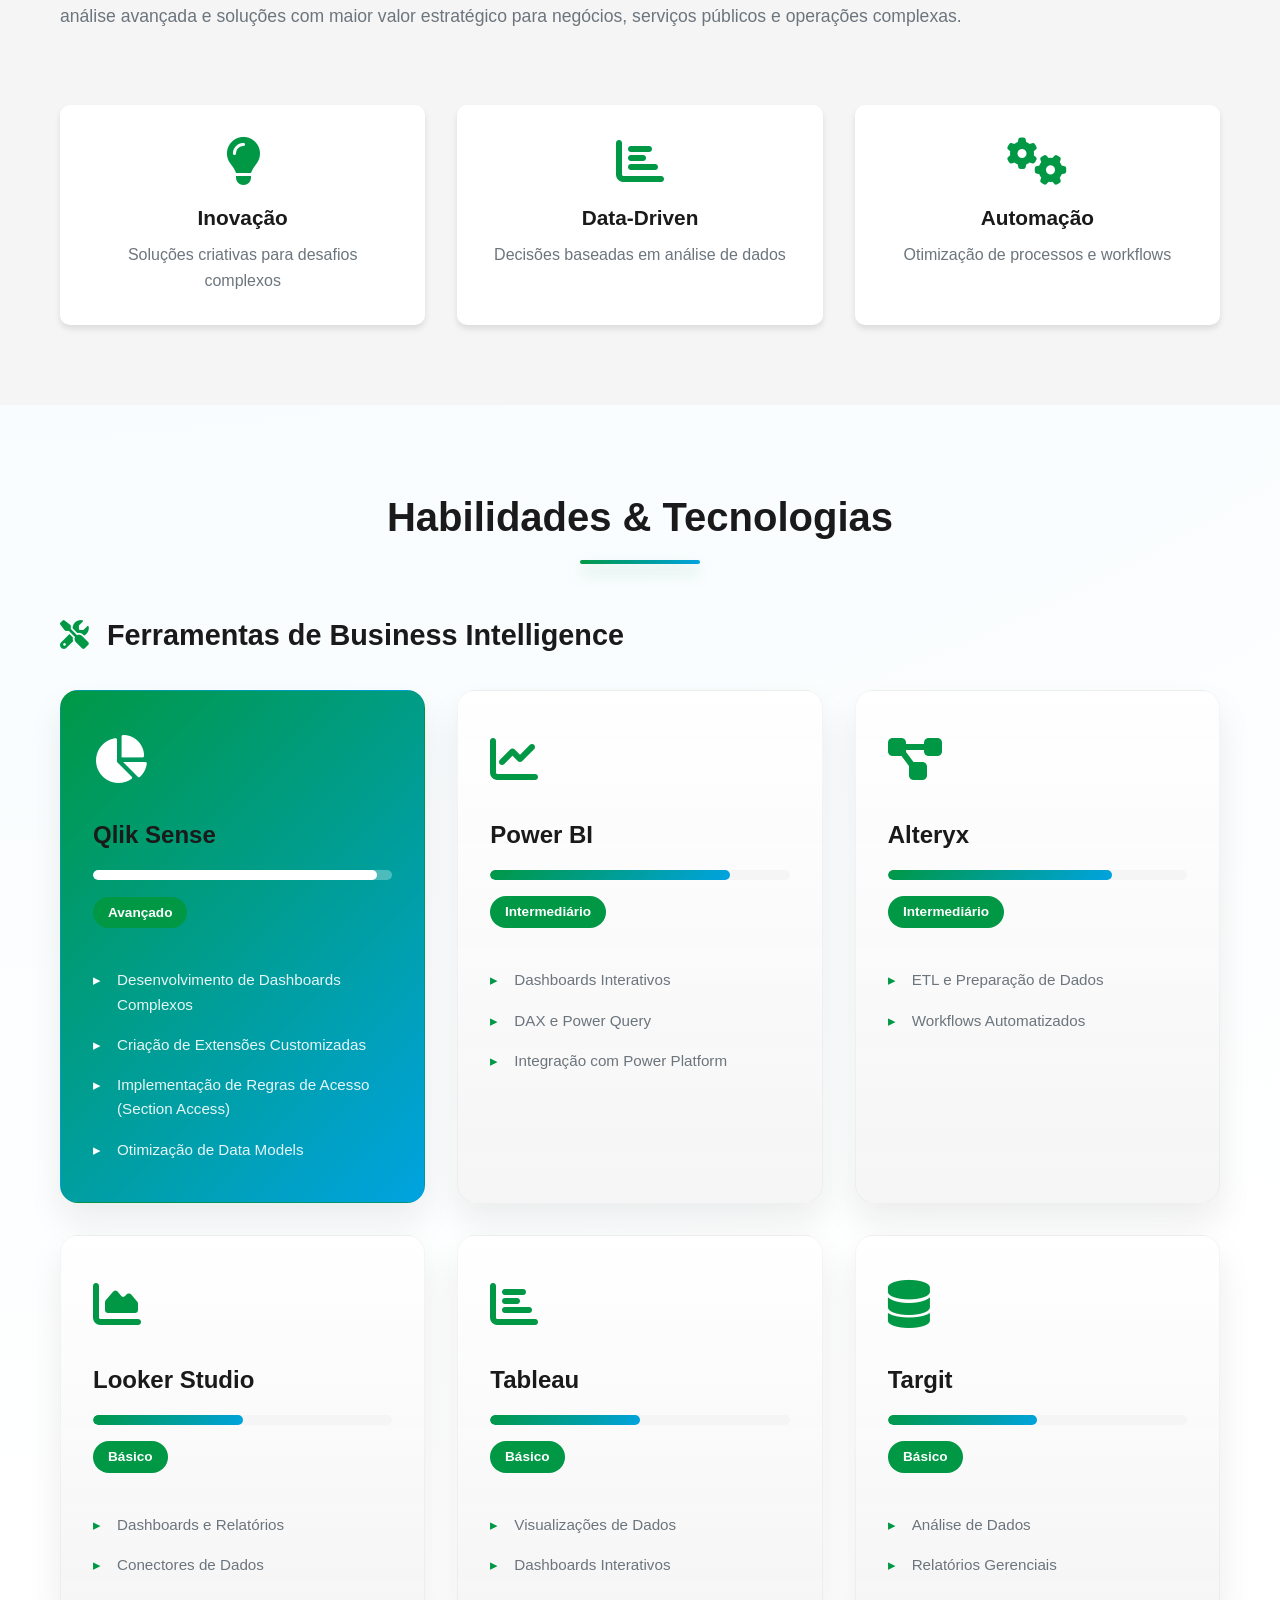
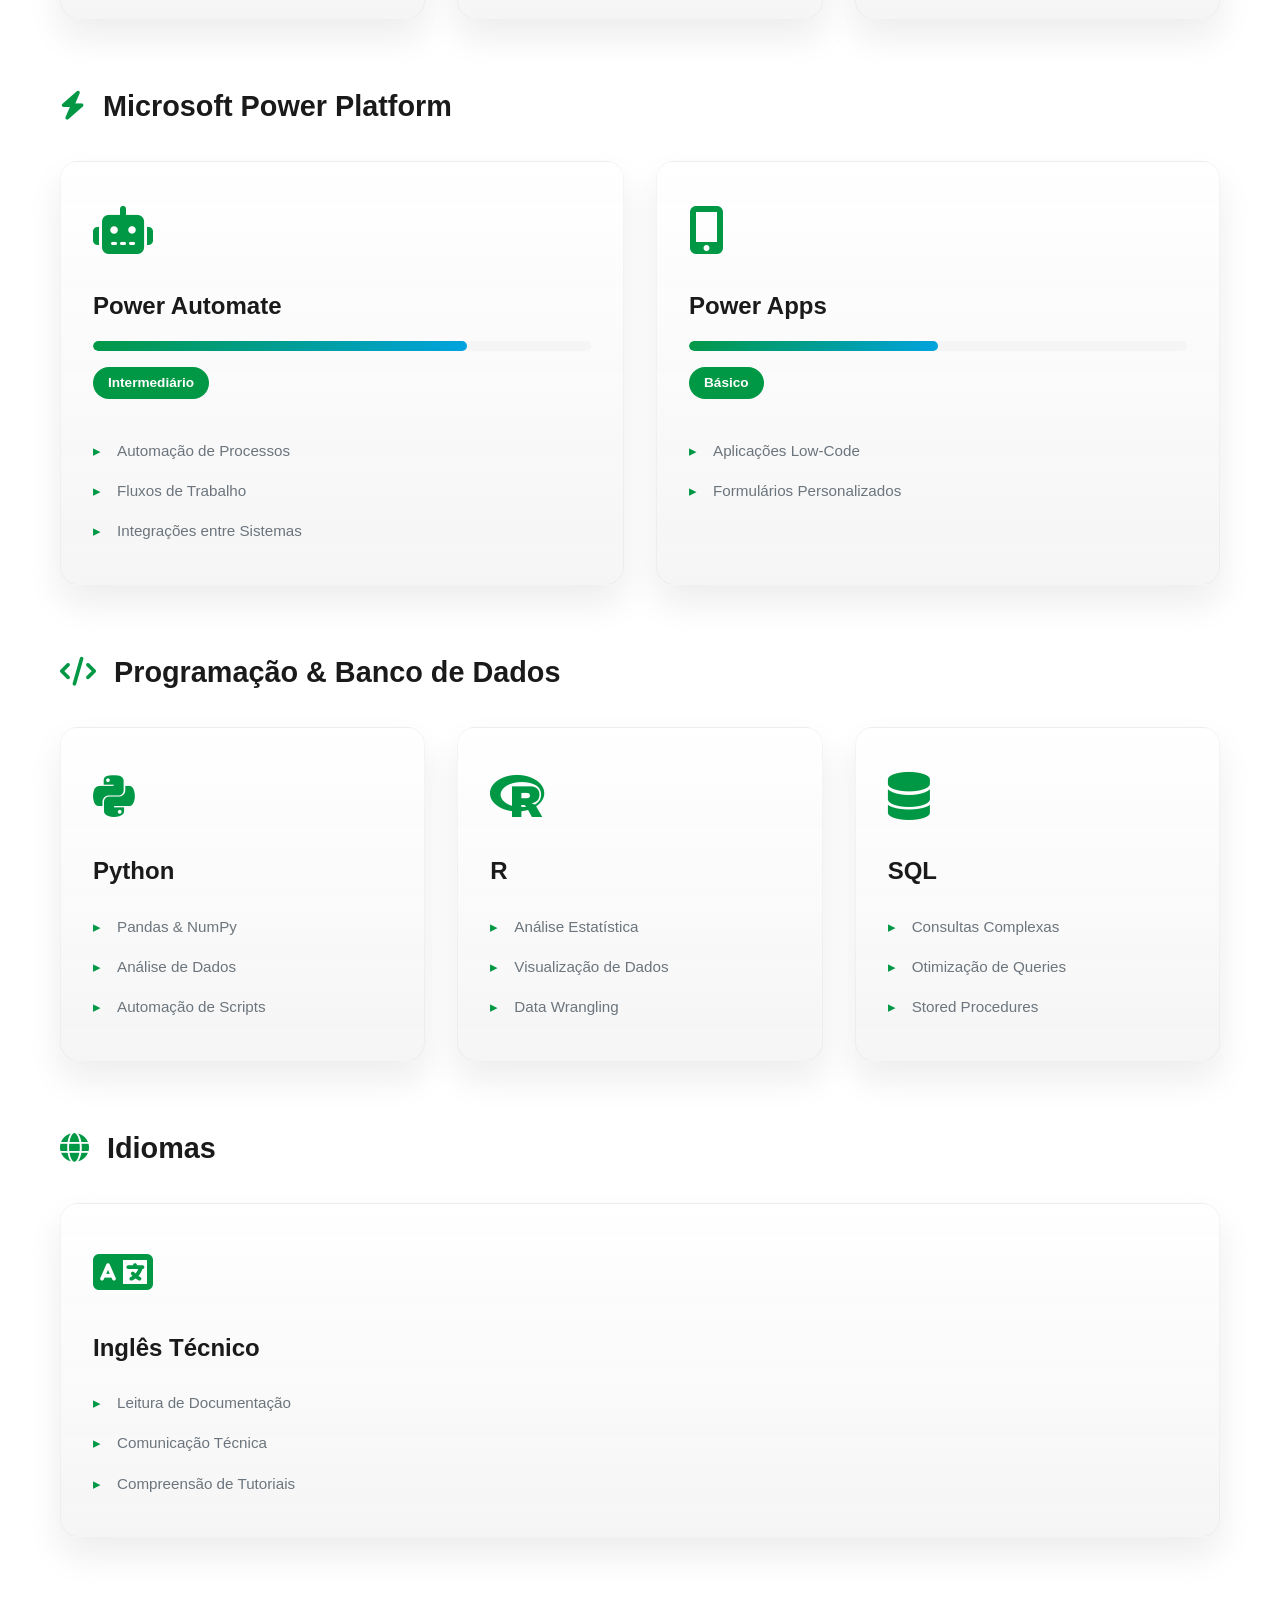
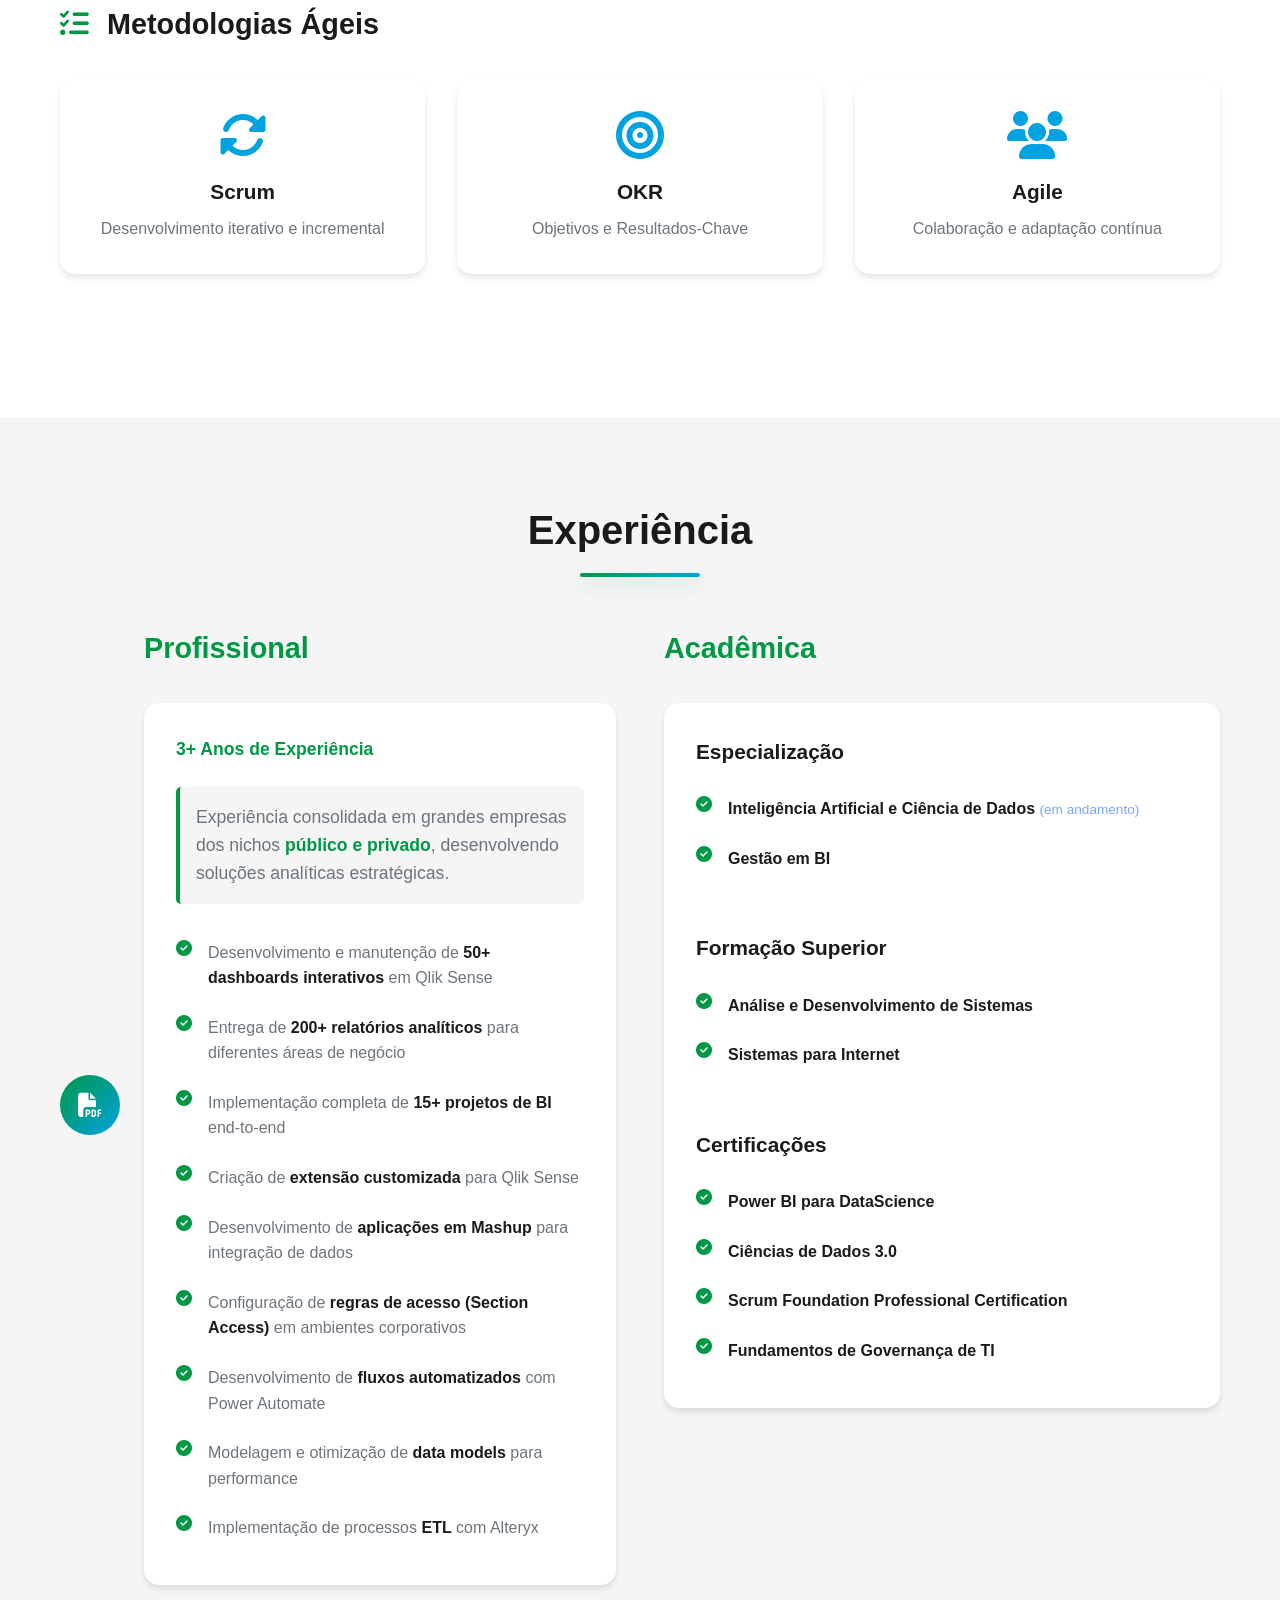
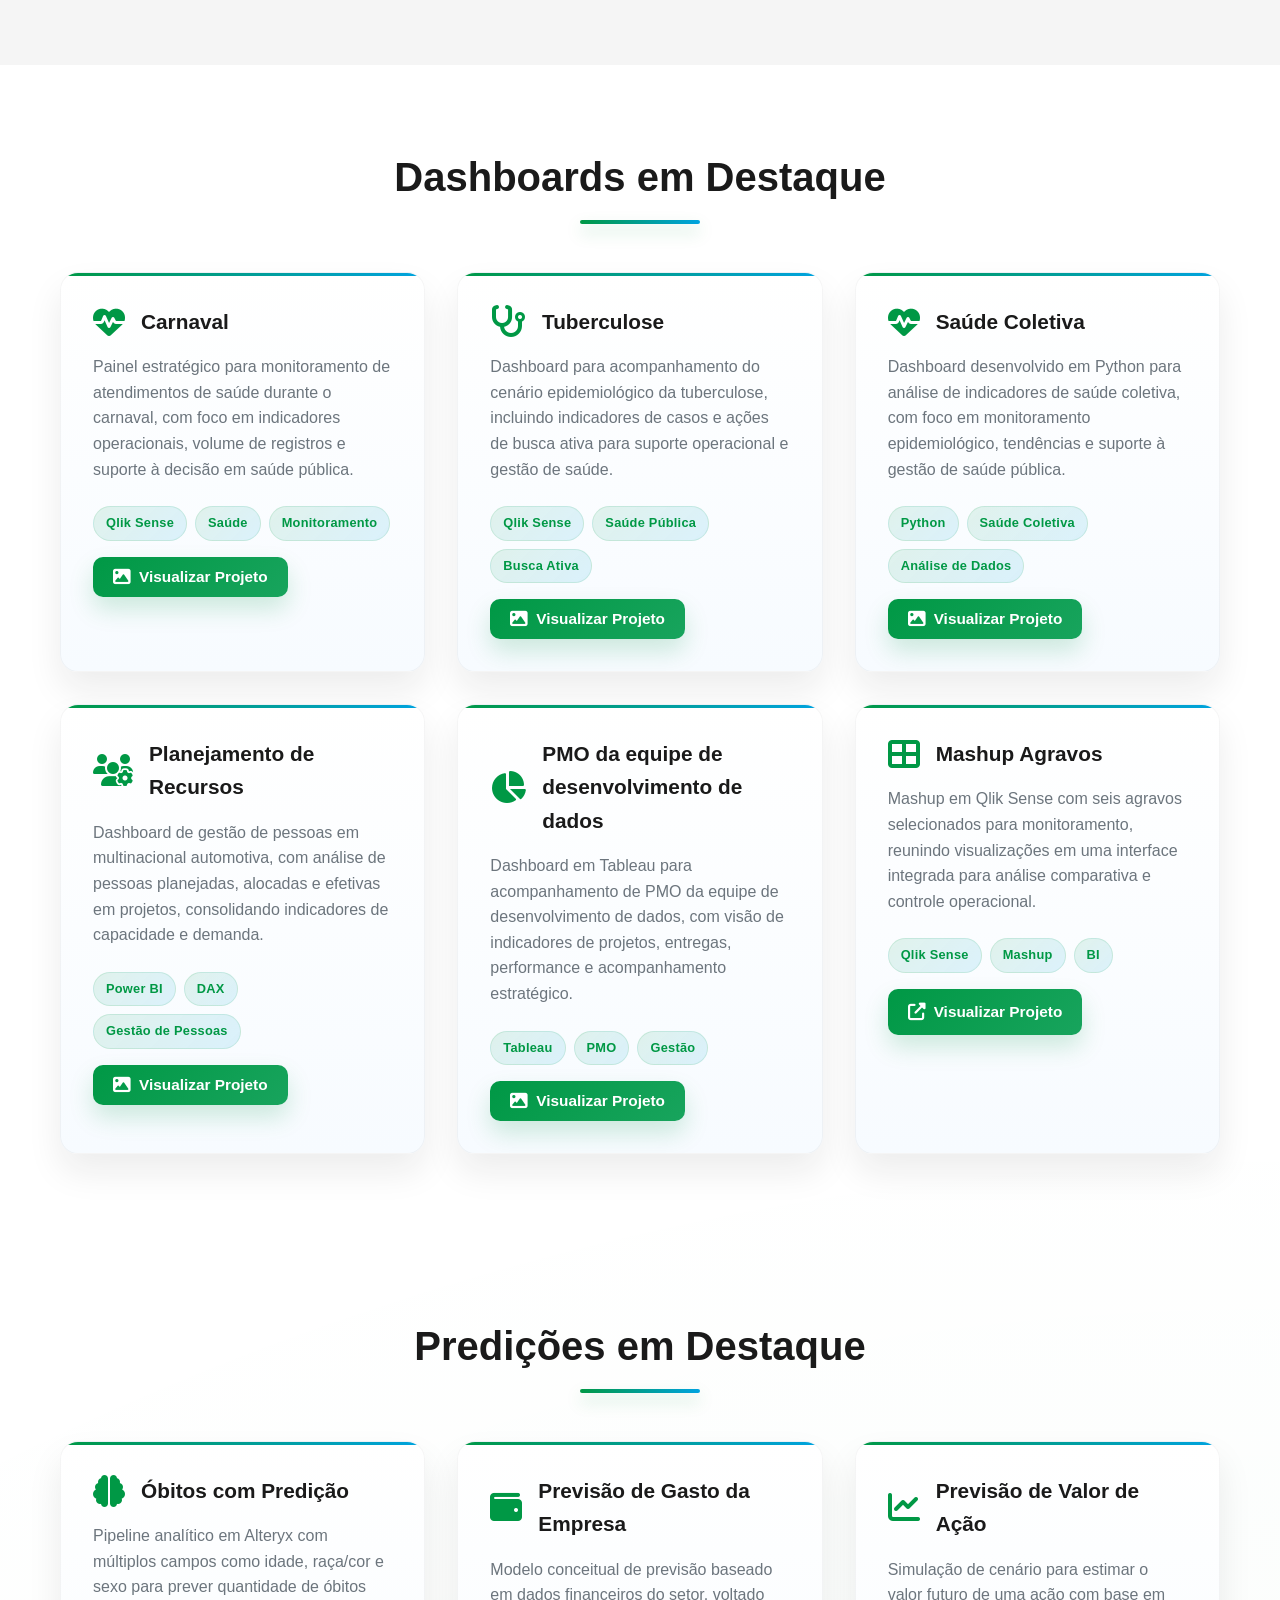
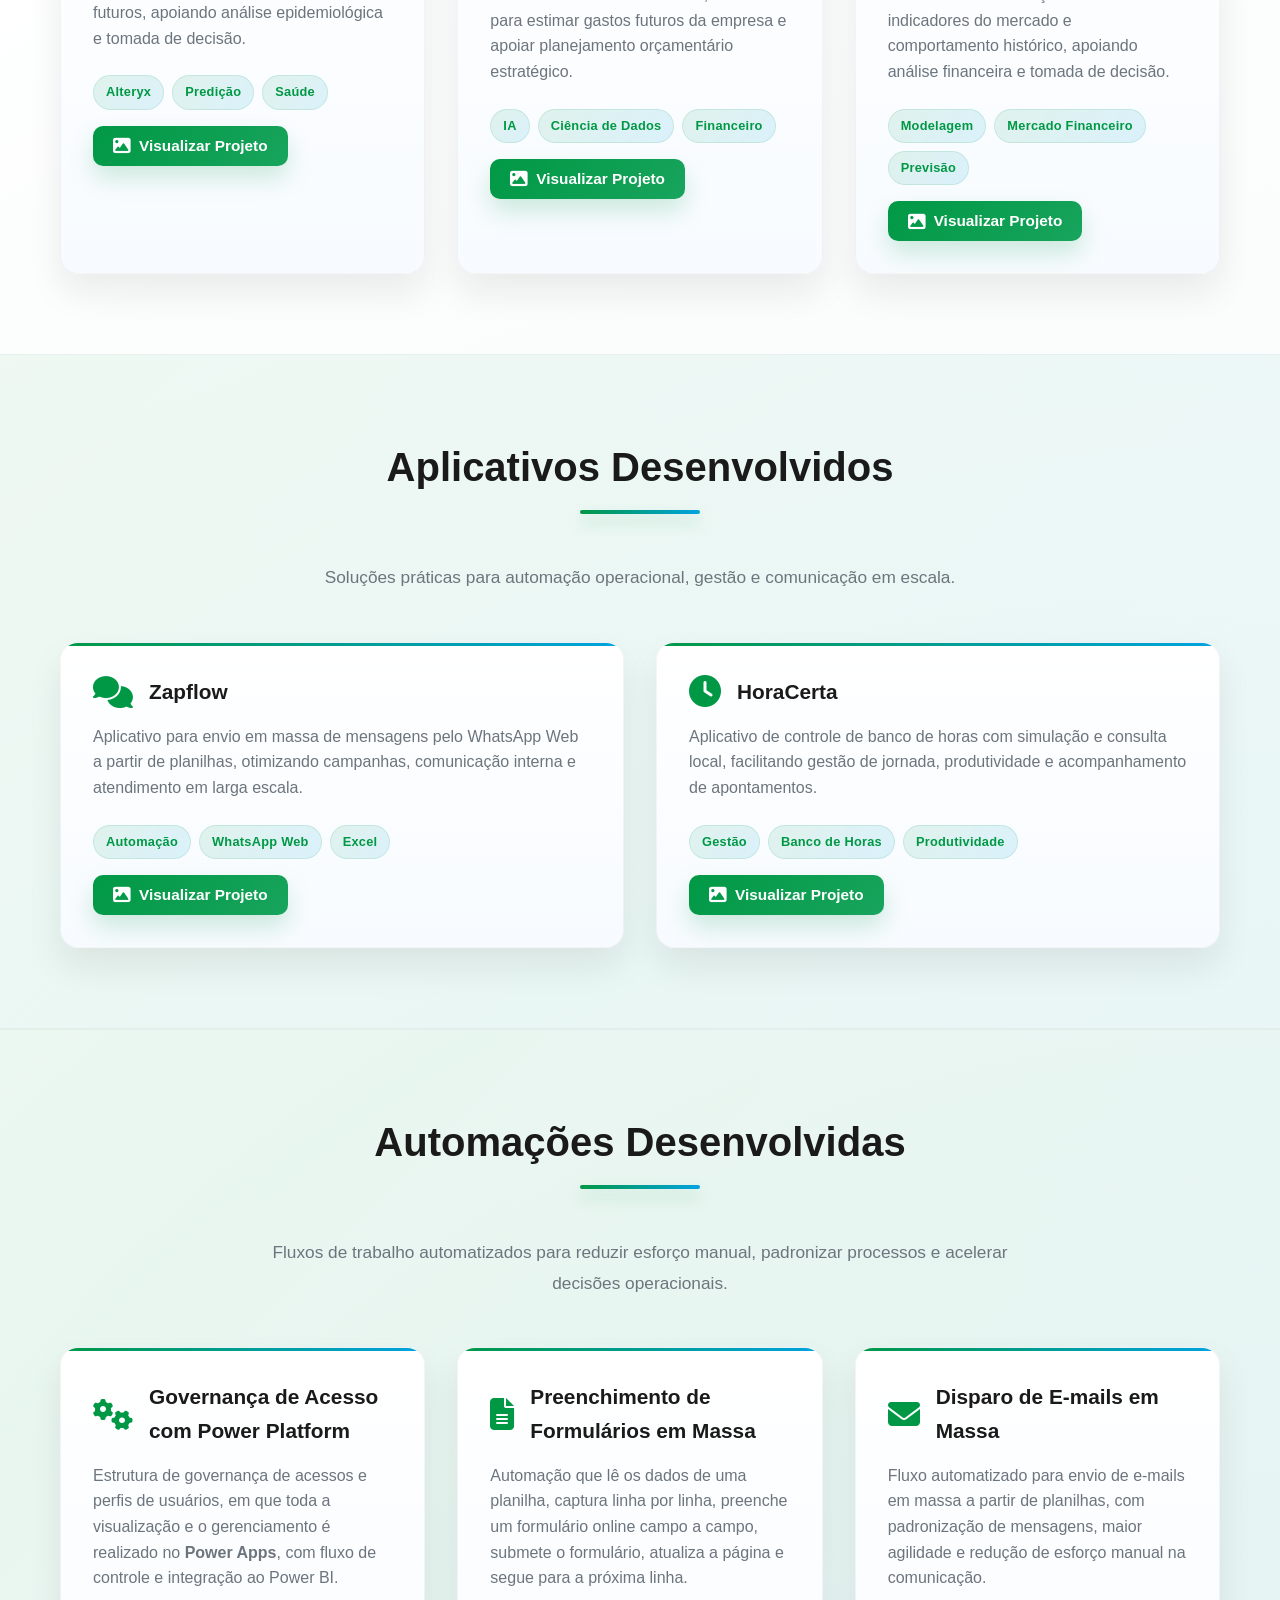
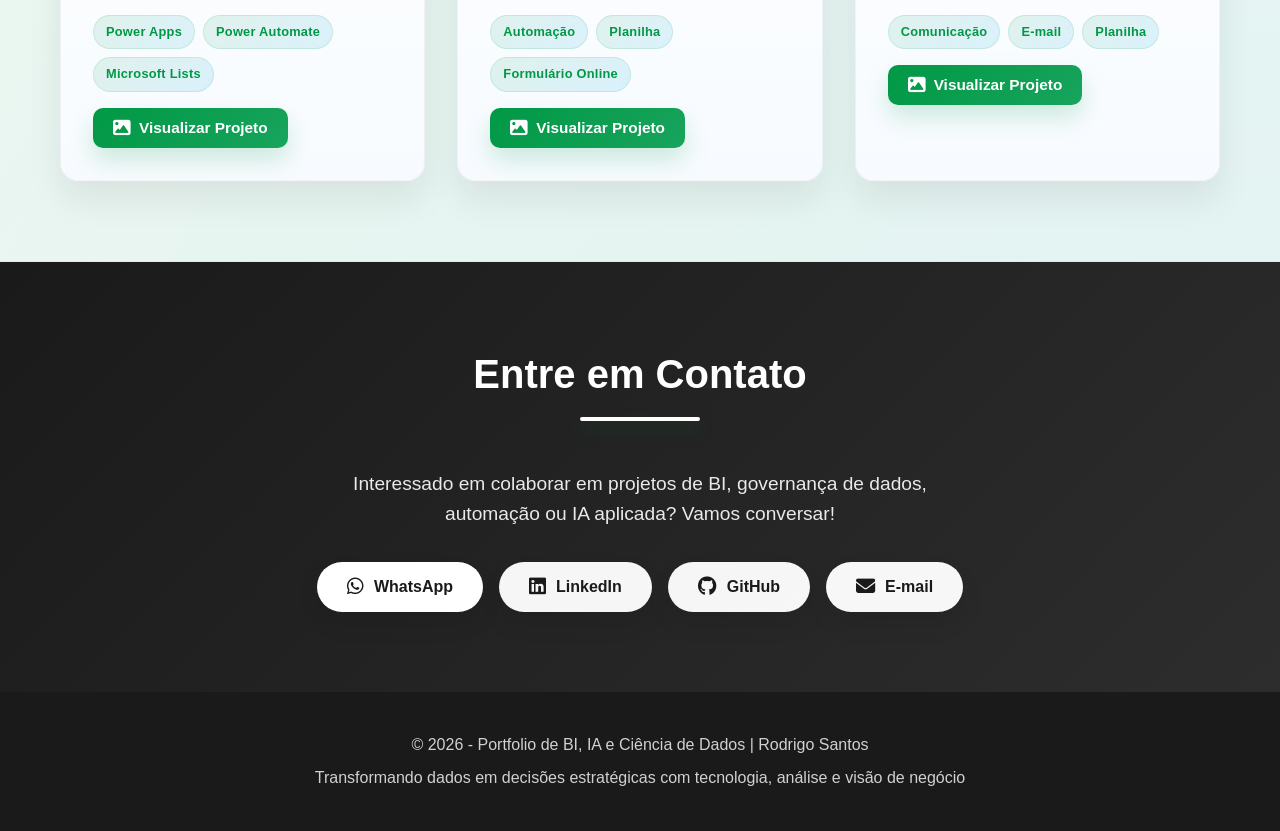
==== commit 75e59929: "Update 28-08" ====
--- a/index.html
+++ b/index.html
@@ -3,8 +3,8 @@
 <head>
     <meta charset="UTF-8">
     <meta name="viewport" content="width=device-width, initial-scale=1.0">
-    <meta name="description" content="Portfolio de Rodrigo Santos - Analista de Business Intelligence especializado em Qlik Sense">
-    <title>Rodrigo Santos - Analista de Business Intelligence</title>
+    <meta name="description" content="Portfolio de Rodrigo Santos - Analista de Business Intelligence, Qlik Sense, Power BI, IA e Ciência de Dados">
+    <title>Rodrigo Santos | BI, IA e Ciência de Dados</title>
     <link rel="stylesheet" href="css/style.css">
     <link rel="stylesheet" href="https://cdnjs.cloudflare.com/ajax/libs/font-awesome/6.4.0/css/all.min.css">
 </head>
@@ -35,6 +35,7 @@
                     <li><a href="#experiencia" class="nav-link">Experiência</a></li>
                     <li><a href="#projetos" class="nav-link">Projetos</a></li>
                     <li><a href="#aplicativos" class="nav-link">Aplicativos</a></li>
+                    <li><a href="#automacoes" class="nav-link">Automações</a></li>
                     <li><a href="#contato" class="nav-link">Contato</a></li>
                 </ul>
                 <div class="hamburger">
@@ -57,9 +58,9 @@
                     <div class="hero-text">
                         <p class="hero-greeting">Olá, eu sou</p>
                         <h1 class="hero-name">Rodrigo Santos</h1>
-                        <h2 class="hero-role">Analista de Business Intelligence</h2>
+                        <h2 class="hero-role">Analista de BI | IA &amp; Ciência de Dados</h2>
                         <p class="hero-subtitle">
-                            Transformando dados em insights estratégicos com BI
+                            BI, automação, governança e inteligência analítica para transformar dados em decisões estratégicas
                         </p>
                     </div>
                 
@@ -100,21 +101,19 @@
             <div class="sobre-content">
                 <div class="sobre-text">
                     <p>
-                        Sou <strong>Rodrigo Santos</strong>, um <strong>Analista de Business Intelligence</strong> apaixonado por transformar 
-                        dados complexos em insights visuais e acionáveis. Com mais de <strong><span id="yearsExp2">3</span> anos de experiência</strong>, 
-                        especializo-me em criar soluções analíticas robustas utilizando principalmente 
-                        <strong>Qlik Sense</strong>.
+                        Sou <strong>Rodrigo Santos</strong>, profissional especializado em <strong>Business Intelligence</strong>, 
+                        com forte atuação em <strong>Qlik Sense</strong>, <strong>Power BI</strong>, <strong>Alteryx</strong> e automações de processos. 
+                        Minha trajetória está focada em transformar dados em <strong>informação estratégica</strong>, com soluções que apoiam gestão, monitoramento e tomada de decisão.
                     </p>
                     <p>
-                        Ao longo da minha trajetória, desenvolvi mais de <strong><span id="dashboardsCount2">50</span> dashboards interativos</strong> 
-                        e entreguei mais de <strong><span id="reportsCount2">200</span> relatórios estratégicos</strong>, sempre focando em 
-                        facilitar a tomada de decisão baseada em dados.
+                        Ao longo da carreira, desenvolvi mais de <strong><span id="dashboardsCount2">50</span> dashboards interativos</strong>, 
+                        entreguei mais de <strong><span id="reportsCount2">200</span> relatórios analíticos</strong> e implementei projetos 
+                        end-to-end em áreas como <strong>saúde pública</strong>, <strong>governança de dados</strong>, <strong>gestão de pessoas</strong>, 
+                        <strong>planejamento</strong> e <strong>automação operacional</strong>.
                     </p>
                     <p>
-                        Minha expertise vai além da visualização: implemento <strong>fluxos automatizados</strong>, 
-                        desenvolvo <strong>regras de acesso personalizadas</strong> e até criei 
-                        <strong>extensões customizadas</strong> para Qlik Sense, sempre buscando inovação 
-                        e eficiência.
+                        Hoje, além do BI, estou em formação em <strong>Inteligência Artificial e Ciência de Dados</strong>, ampliando minha atuação para 
+                        <strong>modelagem preditiva</strong>, análise avançada e soluções com maior valor estratégico para negócios, serviços públicos e operações complexas.
                     </p>
                 </div>
                 <div class="sobre-icons">
@@ -437,6 +436,10 @@
                             <ul class="experience-list">
                                 <li>
                                     <i class="fas fa-check-circle"></i>
+                                    <strong>Inteligência Artificial e Ciência de Dados</strong> <span style="color:#7aa3ff; font-size:0.85rem;">(em andamento)</span>
+                                </li>
+                                <li>
+                                    <i class="fas fa-check-circle"></i>
                                     <strong>Gestão em BI</strong>
                                 </li>
                             </ul>
@@ -483,21 +486,21 @@
         </div>
     </section>
 
-    <!-- Projetos Destaque -->
+    <!-- Dashboards em Destaque -->
     <section id="projetos" class="projetos">
         <div class="container">
-            <h2 class="section-title">Projetos em Destaque</h2>
+            <h2 class="section-title">Dashboards em Destaque</h2>
             <div class="projetos-grid">
                 <div class="projeto-card">
                     <div class="projeto-header">
-                        <i class="fas fa-chart-line"></i>
-                        <h3>Dashboard Qlik Sense</h3>
-                    </div>
-                    <p>Dashboards inteligentes desenvolvidos em Qlik Sense, integrando múltiplas fontes de dados com KPIs estratégicos e análises descritivas avançadas.</p>
+                        <i class="fas fa-heartbeat"></i>
+                        <h3>Carnaval</h3>
+                    </div>
+                    <p>Painel estratégico para monitoramento de atendimentos de saúde durante o carnaval, com foco em indicadores operacionais, volume de registros e suporte à decisão em saúde pública.</p>
                     <div class="projeto-tags">
                         <span class="tag">Qlik Sense</span>
-                        <span class="tag">QVS</span>
-                        <span class="tag">QVX</span>
+                        <span class="tag">Saúde</span>
+                        <span class="tag">Monitoramento</span>
                     </div>
                     <button class="btn-visualizar" data-image="imagens/dashboard.png" title="Visualizar projeto completo">
                         <i class="fas fa-image"></i> Visualizar Projeto
@@ -506,14 +509,46 @@
 
                 <div class="projeto-card">
                     <div class="projeto-header">
-                        <i class="fas fa-chart-bar"></i>
-                        <h3>Dashboard Power BI</h3>
-                    </div>
-                    <p>Soluções analíticas em Power BI com dashboards interativos, DAX complexos e integração com Power Platform para automação e distribuição de dados.</p>
+                        <i class="fas fa-stethoscope"></i>
+                        <h3>Tuberculose</h3>
+                    </div>
+                    <p>Dashboard para acompanhamento do cenário epidemiológico da tuberculose, incluindo indicadores de casos e ações de busca ativa para suporte operacional e gestão de saúde.</p>
+                    <div class="projeto-tags">
+                        <span class="tag">Qlik Sense</span>
+                        <span class="tag">Saúde Pública</span>
+                        <span class="tag">Busca Ativa</span>
+                    </div>
+                    <button class="btn-visualizar" data-image="imagens/dashboard.png" title="Visualizar projeto completo">
+                        <i class="fas fa-image"></i> Visualizar Projeto
+                    </button>
+                </div>
+
+                <div class="projeto-card">
+                    <div class="projeto-header">
+                        <i class="fas fa-heartbeat"></i>
+                        <h3>Saúde Coletiva</h3>
+                    </div>
+                    <p>Dashboard desenvolvido em Python para análise de indicadores de saúde coletiva, com foco em monitoramento epidemiológico, tendências e suporte à gestão de saúde pública.</p>
+                    <div class="projeto-tags">
+                        <span class="tag">Python</span>
+                        <span class="tag">Saúde Coletiva</span>
+                        <span class="tag">Análise de Dados</span>
+                    </div>
+                    <button class="btn-visualizar" data-image="imagens/dashboard.png" title="Visualizar projeto completo">
+                        <i class="fas fa-image"></i> Visualizar Projeto
+                    </button>
+                </div>
+
+                <div class="projeto-card">
+                    <div class="projeto-header">
+                        <i class="fas fa-users-cog"></i>
+                        <h3>Planejamento de Recursos</h3>
+                    </div>
+                    <p>Dashboard de gestão de pessoas em multinacional automotiva, com análise de pessoas planejadas, alocadas e efetivas em projetos, consolidando indicadores de capacidade e demanda.</p>
                     <div class="projeto-tags">
                         <span class="tag">Power BI</span>
                         <span class="tag">DAX</span>
-                        <span class="tag">Power Query</span>
+                        <span class="tag">Gestão de Pessoas</span>
                     </div>
                     <button class="btn-visualizar" data-image="imagens/powerbi.png" title="Visualizar projeto completo">
                         <i class="fas fa-image"></i> Visualizar Projeto
@@ -522,47 +557,54 @@
 
                 <div class="projeto-card">
                     <div class="projeto-header">
+                        <i class="fas fa-chart-pie"></i>
+                        <h3>PMO da equipe de desenvolvimento de dados</h3>
+                    </div>
+                    <p>Dashboard em Tableau para acompanhamento de PMO da equipe de desenvolvimento de dados, com visão de indicadores de projetos, entregas, performance e acompanhamento estratégico.</p>
+                    <div class="projeto-tags">
+                        <span class="tag">Tableau</span>
+                        <span class="tag">PMO</span>
+                        <span class="tag">Gestão</span>
+                    </div>
+                    <button class="btn-visualizar" data-image="imagens/dashboard.png" title="Visualizar projeto completo">
+                        <i class="fas fa-image"></i> Visualizar Projeto
+                    </button>
+                </div>
+
+                <div class="projeto-card">
+                    <div class="projeto-header">
                         <i class="fas fa-th-large"></i>
-                        <h3>Mashup Qlik Sense</h3>
-                    </div>
-                    <p>Página Mashup moderna e dinâmica que centraliza fluxos e aplicações do Qlik Sense em uma única interface agradável e intuitiva.</p>
+                        <h3>Mashup Agravos</h3>
+                    </div>
+                    <p>Mashup em Qlik Sense com seis agravos selecionados para monitoramento, reunindo visualizações em uma interface integrada para análise comparativa e controle operacional.</p>
                     <div class="projeto-tags">
                         <span class="tag">Qlik Sense</span>
                         <span class="tag">Mashup</span>
-                        <span class="tag">CSS</span>
-                        <span class="tag">JS</span>
+                        <span class="tag">BI</span>
                     </div>
                     <a href="Projetos/Portal Mashup/Portal Mashup.html" class="btn-visualizar" title="Visualizar projeto completo">
                         <i class="fas fa-external-link-alt"></i> Visualizar Projeto
                     </a>
                 </div>
-
-                <div class="projeto-card">
-                    <div class="projeto-header">
-                        <i class="fas fa-shield-alt"></i>
-                        <h3>Governança de Dados</h3>
-                    </div>
-                    <p>Implementação de regras de acesso (Section Access) garantindo segurança e controle de dados sensíveis em ambientes corporativos.</p>
-                    <div class="projeto-tags">
-                        <span class="tag">Qlik Sense</span>
-                        <span class="tag">Section Access</span>
-                        <span class="tag">QMC</span>
-                    </div>
-                    <button class="btn-visualizar" data-image="imagens/governança.png" title="Visualizar projeto completo">
-                        <i class="fas fa-image"></i> Visualizar Projeto
-                    </button>
-                </div>
-
-                <div class="projeto-card">
-                    <div class="projeto-header">
-                        <i class="fas fa-project-diagram"></i>
-                        <h3>Pipeline de Dados</h3>
-                    </div>
-                    <p>Desenvolvimento de pipeline ETL completo usando Alteryx para transformação e carga de dados com otimização de performance e qualidade.</p>
+            </div>
+        </div>
+    </section>
+
+    <!-- Predições em Destaque -->
+    <section id="predicoes" class="projetos">
+        <div class="container">
+            <h2 class="section-title">Predições em Destaque</h2>
+            <div class="projetos-grid">
+                <div class="projeto-card">
+                    <div class="projeto-header">
+                        <i class="fas fa-brain"></i>
+                        <h3>Óbitos com Predição</h3>
+                    </div>
+                    <p>Pipeline analítico em Alteryx com múltiplos campos como idade, raça/cor e sexo para prever quantidade de óbitos futuros, apoiando análise epidemiológica e tomada de decisão.</p>
                     <div class="projeto-tags">
                         <span class="tag">Alteryx</span>
-                        <span class="tag">ETL</span>
-                        <span class="tag">SQL</span>
+                        <span class="tag">Predição</span>
+                        <span class="tag">Saúde</span>
                     </div>
                     <button class="btn-visualizar" data-image="imagens/pipeline.png" title="Visualizar projeto completo">
                         <i class="fas fa-image"></i> Visualizar Projeto
@@ -571,20 +613,35 @@
 
                 <div class="projeto-card">
                     <div class="projeto-header">
-                        <i class="fas fa-puzzle-piece"></i>
-                        <h3>Extensão Customizada</h3>
-                    </div>
-                    <p>Desenvolvimento de extensão personalizada expandindo as capacidades nativas da ferramenta de BI com funcionalidades inovadoras.</p>
-                    <div class="projeto-tags">
-                        <span class="tag">Qlik Sense</span>
-                        <span class="tag">JavaScript</span>
-                        <span class="tag">HTML/CSS</span>
-                    </div>
-                    <button class="btn-visualizar" data-image="imagens/extensao.png" title="Visualizar projeto completo">
-                        <i class="fas fa-image"></i> Visualizar Projeto
-                    </button>
-                </div>
-
+                        <i class="fas fa-wallet"></i>
+                        <h3>Previsão de Gasto da Empresa</h3>
+                    </div>
+                    <p>Modelo conceitual de previsão baseado em dados financeiros do setor, voltado para estimar gastos futuros da empresa e apoiar planejamento orçamentário estratégico.</p>
+                    <div class="projeto-tags">
+                        <span class="tag">IA</span>
+                        <span class="tag">Ciência de Dados</span>
+                        <span class="tag">Financeiro</span>
+                    </div>
+                    <button class="btn-visualizar" data-image="imagens/automacao.png" title="Visualizar projeto completo">
+                        <i class="fas fa-image"></i> Visualizar Projeto
+                    </button>
+                </div>
+
+                <div class="projeto-card">
+                    <div class="projeto-header">
+                        <i class="fas fa-chart-line"></i>
+                        <h3>Previsão de Valor de Ação</h3>
+                    </div>
+                    <p>Simulação de cenário para estimar o valor futuro de uma ação com base em indicadores do mercado e comportamento histórico, apoiando análise financeira e tomada de decisão.</p>
+                    <div class="projeto-tags">
+                        <span class="tag">Modelagem</span>
+                        <span class="tag">Mercado Financeiro</span>
+                        <span class="tag">Previsão</span>
+                    </div>
+                    <button class="btn-visualizar" data-image="imagens/dashboard.png" title="Visualizar projeto completo">
+                        <i class="fas fa-image"></i> Visualizar Projeto
+                    </button>
+                </div>
             </div>
         </div>
     </section>
@@ -593,21 +650,20 @@
     <section id="aplicativos" class="aplicativos">
         <div class="container">
             <h2 class="section-title">Aplicativos Desenvolvidos</h2>
-            <p class="section-subtitle">Além de soluções de Business Intelligence, também desenvolvo aplicativos práticos e funcionais para otimizar processos.</p>
+            <p class="section-subtitle">Soluções práticas para automação operacional, gestão e comunicação em escala.</p>
             <div class="projetos-grid">
                 <div class="projeto-card">
                     <div class="projeto-header">
                         <i class="fas fa-comments"></i>
                         <h3>Zapflow</h3>
                     </div>
-                    <p>Aplicação que envia mensagens automaticamente pelo WhatsApp Web a partir de uma lista em Excel, otimizando comunicação em massa e campanhas personalizadas.</p>
-                    <div class="projeto-tags">
-                        <span class="tag">Desktop App</span>
+                    <p>Aplicativo para envio em massa de mensagens pelo WhatsApp Web a partir de planilhas, otimizando campanhas, comunicação interna e atendimento em larga escala.</p>
+                    <div class="projeto-tags">
+                        <span class="tag">Automação</span>
                         <span class="tag">WhatsApp Web</span>
-                        <span class="tag">Automação</span>
                         <span class="tag">Excel</span>
                     </div>
-                    <button class="btn-visualizar" data-image="imagens/zapflow.png" title="Visualizar projeto completo">
+                    <button class="btn-visualizar" data-image="imagens/app.png" title="Visualizar projeto completo">
                         <i class="fas fa-image"></i> Visualizar Projeto
                     </button>
                 </div>
@@ -617,13 +673,70 @@
                         <i class="fas fa-clock"></i>
                         <h3>HoraCerta</h3>
                     </div>
-                    <p>Aplicativo que consulta e simula um banco de horas local, facilitando o controle e gestão de horas trabalhadas com precisão e facilidade.</p>
-                    <div class="projeto-tags">
-                        <span class="tag">Desktop App</span>
+                    <p>Aplicativo de controle de banco de horas com simulação e consulta local, facilitando gestão de jornada, produtividade e acompanhamento de apontamentos.</p>
+                    <div class="projeto-tags">
+                        <span class="tag">Gestão</span>
                         <span class="tag">Banco de Horas</span>
-                        <span class="tag">Gestão</span>
-                    </div>
-                    <button class="btn-visualizar" data-image="imagens/horacerta.png" title="Visualizar projeto completo">
+                        <span class="tag">Produtividade</span>
+                    </div>
+                    <button class="btn-visualizar" data-image="imagens/app.png" title="Visualizar projeto completo">
+                        <i class="fas fa-image"></i> Visualizar Projeto
+                    </button>
+                </div>
+            </div>
+        </div>
+    </section>
+
+    <!-- Automações Desenvolvidas -->
+    <section id="automacoes" class="aplicativos">
+        <div class="container">
+            <h2 class="section-title">Automações Desenvolvidas</h2>
+            <p class="section-subtitle">Fluxos de trabalho automatizados para reduzir esforço manual, padronizar processos e acelerar decisões operacionais.</p>
+            <div class="projetos-grid">
+                <div class="projeto-card">
+                    <div class="projeto-header">
+                        <i class="fas fa-cogs"></i>
+                        <h3>Governança de Acesso com Power Platform</h3>
+                    </div>
+                    <p>Estrutura de governança de acessos e perfis de usuários, em que toda a visualização e o gerenciamento é realizado no <strong>Power Apps</strong>, com fluxo de controle e integração ao Power BI.</p>
+                    <div class="projeto-tags">
+                        <span class="tag">Power Apps</span>
+                        <span class="tag">Power Automate</span>
+                        <span class="tag">Microsoft Lists</span>
+                    </div>
+                    <button class="btn-visualizar" data-image="imagens/automacao.png" title="Visualizar projeto completo">
+                        <i class="fas fa-image"></i> Visualizar Projeto
+                    </button>
+                </div>
+
+                <div class="projeto-card">
+                    <div class="projeto-header">
+                        <i class="fas fa-file-alt"></i>
+                        <h3>Preenchimento de Formulários em Massa</h3>
+                    </div>
+                    <p>Automação que lê os dados de uma planilha, captura linha por linha, preenche um formulário online campo a campo, submete o formulário, atualiza a página e segue para a próxima linha.</p>
+                    <div class="projeto-tags">
+                        <span class="tag">Automação</span>
+                        <span class="tag">Planilha</span>
+                        <span class="tag">Formulário Online</span>
+                    </div>
+                    <button class="btn-visualizar" data-image="imagens/automacao.png" title="Visualizar projeto completo">
+                        <i class="fas fa-image"></i> Visualizar Projeto
+                    </button>
+                </div>
+
+                <div class="projeto-card">
+                    <div class="projeto-header">
+                        <i class="fas fa-envelope"></i>
+                        <h3>Disparo de E-mails em Massa</h3>
+                    </div>
+                    <p>Fluxo automatizado para envio de e-mails em massa a partir de planilhas, com padronização de mensagens, maior agilidade e redução de esforço manual na comunicação.</p>
+                    <div class="projeto-tags">
+                        <span class="tag">Comunicação</span>
+                        <span class="tag">E-mail</span>
+                        <span class="tag">Planilha</span>
+                    </div>
+                    <button class="btn-visualizar" data-image="imagens/automacao.png" title="Visualizar projeto completo">
                         <i class="fas fa-image"></i> Visualizar Projeto
                     </button>
                 </div>
@@ -637,7 +750,7 @@
             <h2 class="section-title">Entre em Contato</h2>
             <div class="contato-content">
                 <p class="contato-subtitle">
-                    Interessado em colaborar ou discutir projetos de BI? Vamos conversar!
+                    Interessado em colaborar em projetos de BI, governança de dados, automação ou IA aplicada? Vamos conversar!
                 </p>
                 <div class="contato-links">
                     <a href="https://wa.me/5571982664135?text=Olá%20Rodrigo!%20Vi%20seu%20portfólio%20de%20Business%20Intelligence%20e%20gostaria%20de%20conversar%20sobre%20projetos%20de%20BI.%20Você%20tem%20disponibilidade?" target="_blank" class="contato-btn whatsapp-btn">
@@ -690,8 +803,8 @@
     <!-- Footer -->
     <footer class="footer">
         <div class="container">
-            <p>&copy; 2026 - Portfolio de Business Intelligence | Rodrigo Santos</p>
-            <p>Desenvolvido com <i class="fas fa-heart"></i> por um Analista de BI apaixonado por dados</p>
+            <p>&copy; 2026 - Portfolio de BI, IA e Ciência de Dados | Rodrigo Santos</p>
+            <p>Transformando dados em decisões estratégicas com tecnologia, análise e visão de negócio</p>
         </div>
     </footer>
 
--- a/css/style.css
+++ b/css/style.css
@@ -33,7 +33,10 @@
     font-family: 'Segoe UI', Tahoma, Geneva, Verdana, sans-serif;
     line-height: 1.6;
     color: var(--dark-color);
-    background-color: var(--white);
+    background:
+        radial-gradient(circle at top left, rgba(0, 163, 224, 0.08), transparent 30%),
+        radial-gradient(circle at bottom right, rgba(0, 152, 69, 0.08), transparent 28%),
+        var(--white);
     overflow-x: hidden;
     scroll-behavior: smooth;
 }
@@ -58,8 +61,10 @@
     position: fixed;
     top: 0;
     width: 100%;
-    background: var(--white);
-    box-shadow: var(--shadow-md);
+    background: rgba(255,255,255,0.92);
+    backdrop-filter: blur(12px);
+    -webkit-backdrop-filter: blur(12px);
+    box-shadow: 0 8px 30px rgba(26,26,26,0.08);
     z-index: 1000;
     transition: var(--transition);
 }
@@ -69,6 +74,7 @@
     justify-content: space-between;
     align-items: center;
     padding: 1rem 20px;
+    max-width: 1280px;
 }
 
 .logo {
@@ -172,10 +178,37 @@
     display: flex;
     align-items: center;
     justify-content: center;
-    background: var(--gradient-primary);
+    background:
+        radial-gradient(circle at top, rgba(255,255,255,0.18), transparent 25%),
+        linear-gradient(135deg, #009845 0%, #0c7d57 18%, #0b6ca7 55%, #00A3E0 100%);
     color: var(--white);
     padding: 100px 20px 60px;
     position: relative;
+    overflow: hidden;
+    isolation: isolate;
+}
+
+.hero::before,
+.hero::after {
+    content: '';
+    position: absolute;
+    border-radius: 50%;
+    z-index: -1;
+    background: rgba(255,255,255,0.08);
+}
+
+.hero::before {
+    width: 520px;
+    height: 520px;
+    right: -120px;
+    top: -120px;
+}
+
+.hero::after {
+    width: 420px;
+    height: 420px;
+    left: -120px;
+    bottom: -120px;
 }
 
 .hero-content {
@@ -242,11 +275,12 @@
 
 .hero-role {
     font-size: 2rem;
-    font-weight: 600;
+    font-weight: 700;
     margin-bottom: 1rem;
-    color: #FFD700; /* Dourado para alto contraste */
+    color: #f9f1a6;
     text-shadow: 1px 1px 3px rgba(0,0,0,0.3);
     animation: fadeInUp 1s ease 0.2s backwards;
+    letter-spacing: 0.02em;
 }
 
 .hero-subtitle {
@@ -260,20 +294,22 @@
 
 .hero-stats {
     display: grid;
-    grid-template-columns: repeat(4, 1fr); /* FORÇAR 4 COLUNAS */
-    gap: 2rem;
+    grid-template-columns: repeat(4, 1fr);
+    gap: 1.5rem;
     margin: 3rem auto;
-    max-width: 900px;
+    max-width: 920px;
     animation: fadeInUp 1s ease 0.4s backwards;
 }
 
 .stat-item {
-    background: rgba(255,255,255,0.15);
+    background: rgba(255,255,255,0.11);
     backdrop-filter: blur(10px);
+    -webkit-backdrop-filter: blur(10px);
     padding: 1.5rem 1rem;
-    border-radius: 15px;
-    transition: var(--transition);
-    border: 2px solid rgba(255,255,255,0.2);
+    border-radius: 18px;
+    transition: var(--transition);
+    border: 1px solid rgba(255,255,255,0.22);
+    box-shadow: inset 0 1px 0 rgba(255,255,255,0.18);
 }
 
 .stat-item:hover {
@@ -381,6 +417,8 @@
     margin-bottom: 3rem;
     position: relative;
     padding-bottom: 15px;
+    font-weight: 800;
+    color: var(--dark-color);
 }
 
 .section-title::after {
@@ -389,10 +427,11 @@
     bottom: 0;
     left: 50%;
     transform: translateX(-50%);
-    width: 100px;
+    width: 120px;
     height: 4px;
-    background: var(--gradient-primary);
-    border-radius: 2px;
+    background: linear-gradient(90deg, var(--primary-color), var(--secondary-color));
+    border-radius: 999px;
+    box-shadow: 0 8px 16px rgba(0, 152, 69, 0.25);
 }
 
 /* ===== SOBRE ===== */
@@ -475,18 +514,18 @@
 }
 
 .skill-card {
-    background: var(--white);
+    background: linear-gradient(180deg, rgba(255,255,255,0.98), rgba(245,245,245,0.96));
     padding: 2rem;
-    border-radius: 15px;
-    box-shadow: var(--shadow-md);
-    transition: var(--transition);
-    border: 2px solid transparent;
+    border-radius: 18px;
+    box-shadow: 0 18px 35px rgba(26,26,26,0.08);
+    transition: var(--transition);
+    border: 1px solid rgba(0,0,0,0.04);
 }
 
 .skill-card:hover {
-    transform: translateY(-10px);
-    box-shadow: var(--shadow-lg);
-    border-color: var(--primary-color);
+    transform: translateY(-12px);
+    box-shadow: 0 24px 40px rgba(0, 152, 69, 0.12);
+    border-color: rgba(0, 152, 69, 0.2);
 }
 
 .primary-skill {
@@ -788,17 +827,30 @@
 }
 
 .projeto-card {
-    background: var(--white);
-    border-radius: 15px;
+    background: linear-gradient(180deg, #ffffff 0%, #f7fbff 100%);
+    border-radius: 18px;
     padding: 2rem;
-    box-shadow: var(--shadow-md);
-    transition: var(--transition);
+    box-shadow: 0 18px 35px rgba(26,26,26,0.08);
+    transition: transform 0.25s ease, box-shadow 0.25s ease, border-color 0.25s ease;
     border-top: 4px solid var(--primary-color);
+    border: 1px solid rgba(0,0,0,0.04);
+    position: relative;
+    overflow: hidden;
+}
+
+.projeto-card::before {
+    content: '';
+    position: absolute;
+    inset: 0 auto auto 0;
+    width: 100%;
+    height: 3px;
+    background: linear-gradient(90deg, var(--primary-color), var(--secondary-color));
 }
 
 .projeto-card:hover {
-    transform: translateY(-10px);
-    box-shadow: var(--shadow-lg);
+    transform: translateY(-12px);
+    box-shadow: 0 24px 45px rgba(0, 152, 69, 0.12);
+    border-color: rgba(0, 152, 69, 0.15);
 }
 
 .projeto-header {
@@ -831,35 +883,38 @@
 }
 
 .tag {
-    background: var(--light-color);
+    background: linear-gradient(135deg, rgba(0, 152, 69, 0.1), rgba(0, 163, 224, 0.12));
     color: var(--primary-color);
-    padding: 5px 12px;
-    border-radius: 20px;
-    font-size: 0.85rem;
-    font-weight: 600;
+    padding: 6px 12px;
+    border-radius: 999px;
+    font-size: 0.8rem;
+    font-weight: 700;
+    letter-spacing: 0.02em;
+    border: 1px solid rgba(0, 152, 69, 0.12);
 }
 
 /* ===== BOTÕES DOS PROJETOS ===== */
 .btn-visualizar {
-    background: var(--primary-color);
+    background: linear-gradient(135deg, var(--primary-color), #18a45d);
     color: var(--white);
     border: none;
-    padding: 10px 20px;
-    border-radius: 8px;
-    font-size: 1rem;
-    font-weight: 600;
+    padding: 11px 20px;
+    border-radius: 10px;
+    font-size: 0.96rem;
+    font-weight: 700;
     cursor: pointer;
     transition: var(--transition);
     display: inline-flex;
     align-items: center;
     gap: 8px;
     margin-top: 1rem;
+    box-shadow: 0 12px 24px rgba(0, 152, 69, 0.18);
 }
 
 .btn-visualizar:hover {
-    background: var(--secondary-color);
+    background: linear-gradient(135deg, #0f8d4e, var(--secondary-color));
     transform: translateY(-3px);
-    box-shadow: var(--shadow-lg);
+    box-shadow: 0 16px 28px rgba(0, 163, 224, 0.2);
 }
 
 .btn-visualizar i {
@@ -1011,18 +1066,21 @@
 /* ===== SECTION SUBTITLE ===== */
 .section-subtitle {
     text-align: center;
-    font-size: 1.1rem;
+    font-size: 1.08rem;
     color: var(--gray);
     margin-bottom: 3rem;
-    max-width: 700px;
+    max-width: 760px;
     margin-left: auto;
     margin-right: auto;
     line-height: 1.8;
+    font-weight: 500;
 }
 
 /* ===== APLICATIVOS ===== */
 .aplicativos {
     background: linear-gradient(135deg, rgba(0, 152, 69, 0.05) 0%, rgba(0, 163, 224, 0.05) 100%);
+    border-top: 1px solid rgba(0,0,0,0.03);
+    border-bottom: 1px solid rgba(0,0,0,0.03);
 }
 
 /* ===== CONTATO ===== */
@@ -1059,11 +1117,11 @@
 }
 
 .contato-btn {
-    background: var(--white);
+    background: rgba(255,255,255,0.96);
     color: var(--dark-color);
     padding: 12px 30px;
     border-radius: 50px;
-    font-weight: 600;
+    font-weight: 700;
     display: inline-flex;
     align-items: center;
     justify-content: center;
@@ -1071,6 +1129,7 @@
     transition: var(--transition);
     white-space: nowrap;
     min-height: 48px;
+    box-shadow: 0 12px 24px rgba(0,0,0,0.08);
 }
 
 .contato-btn:hover {
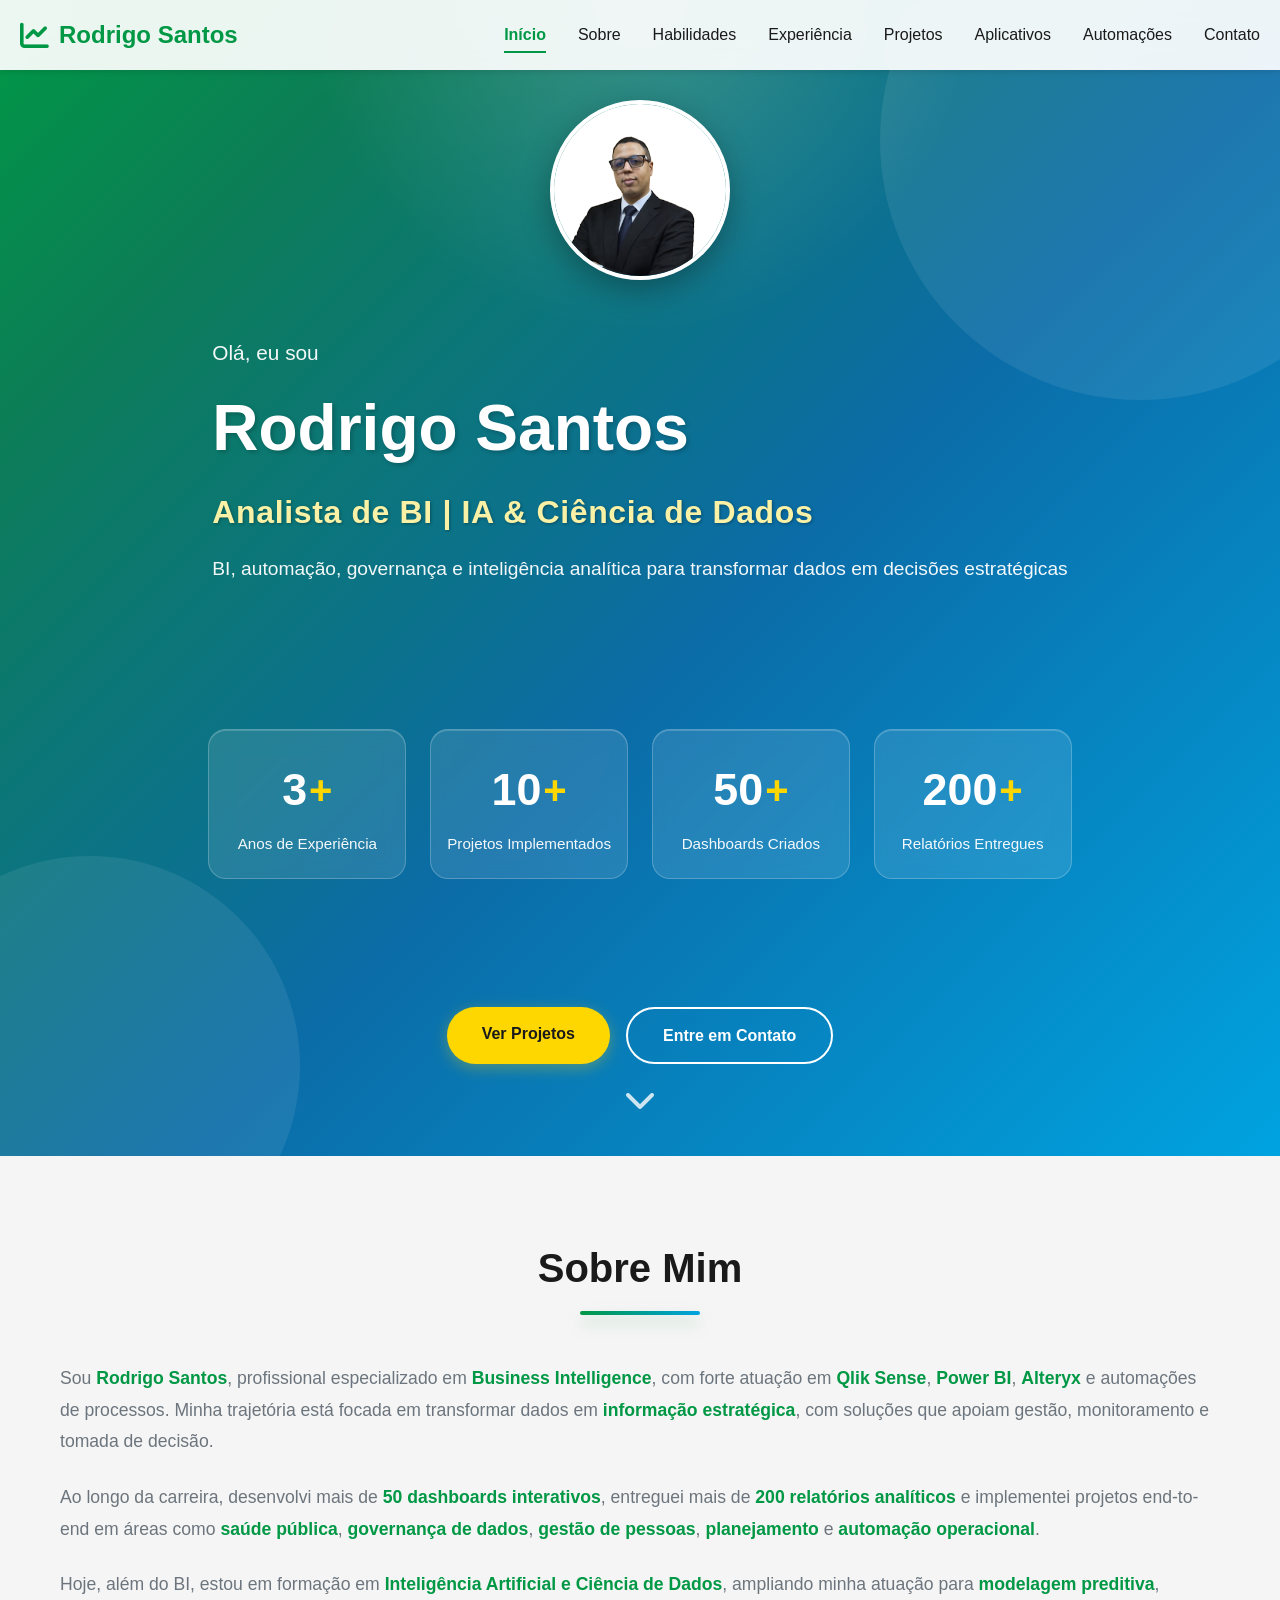
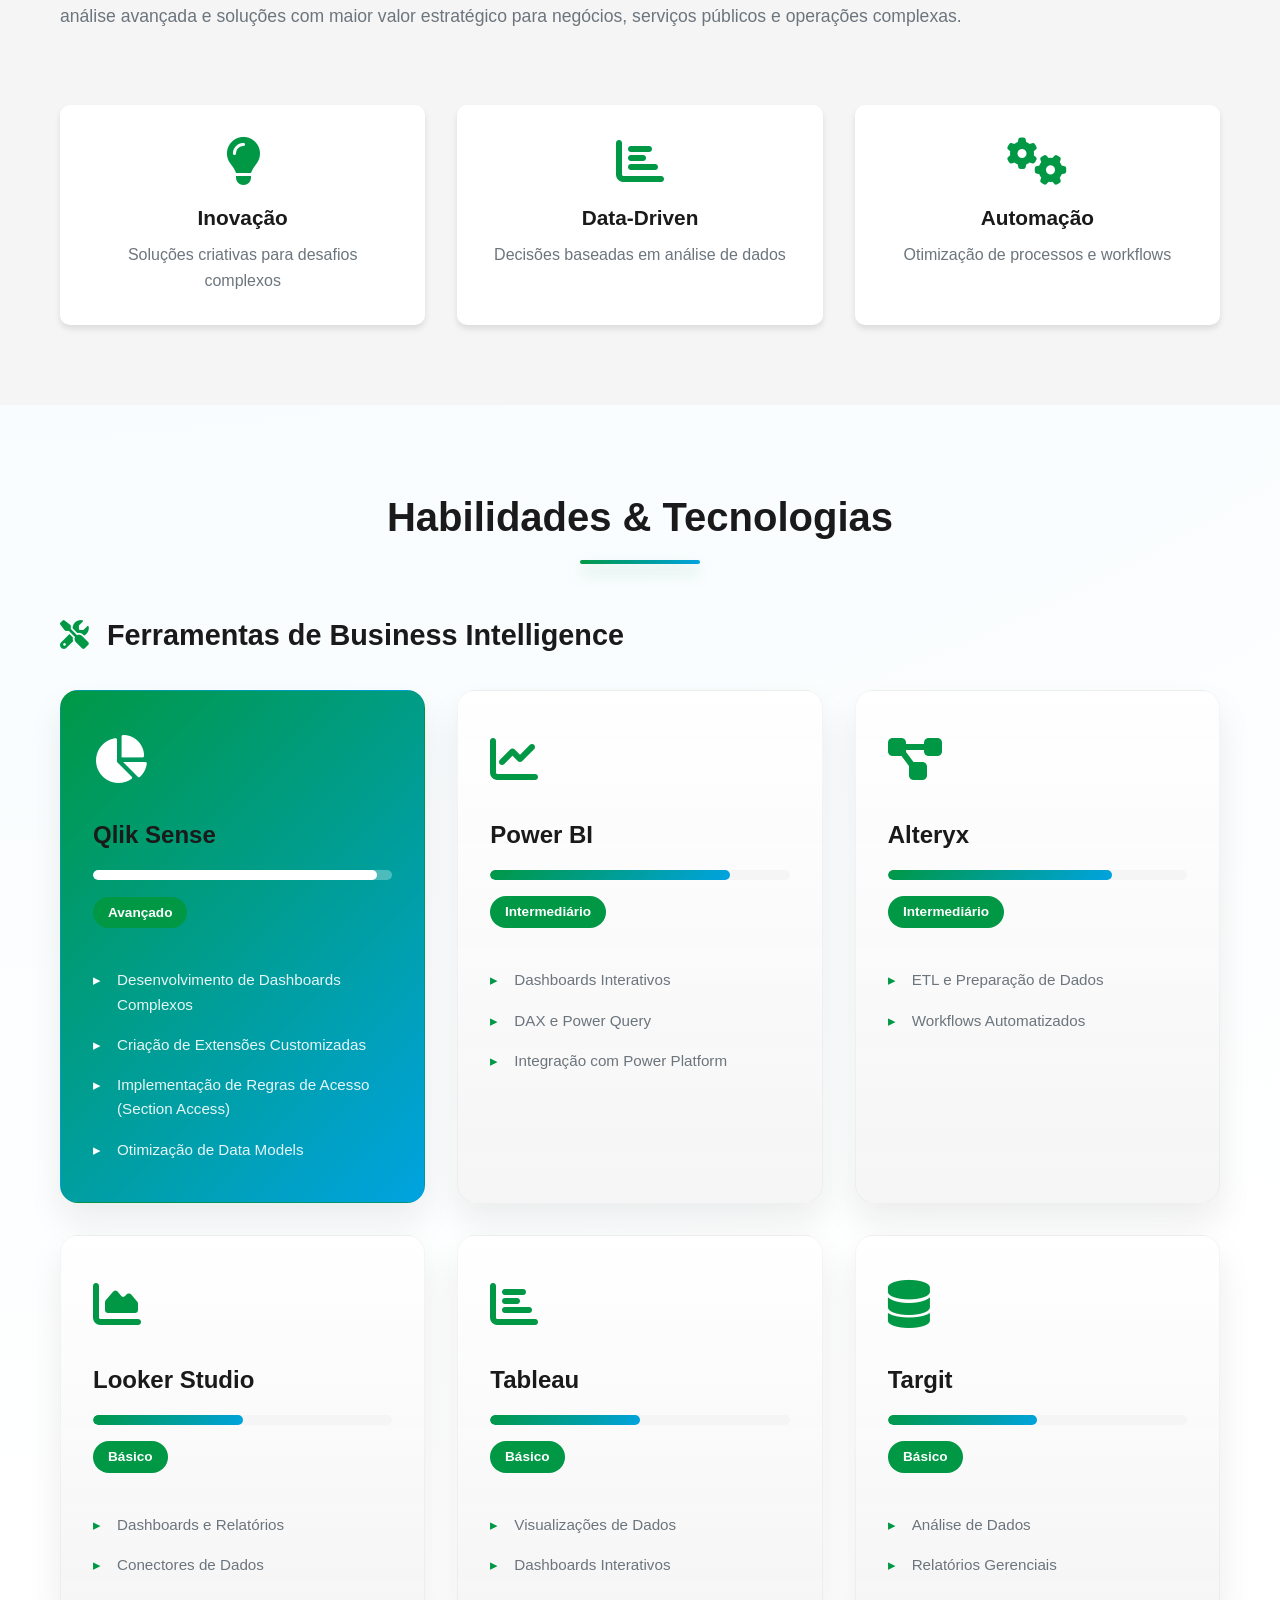
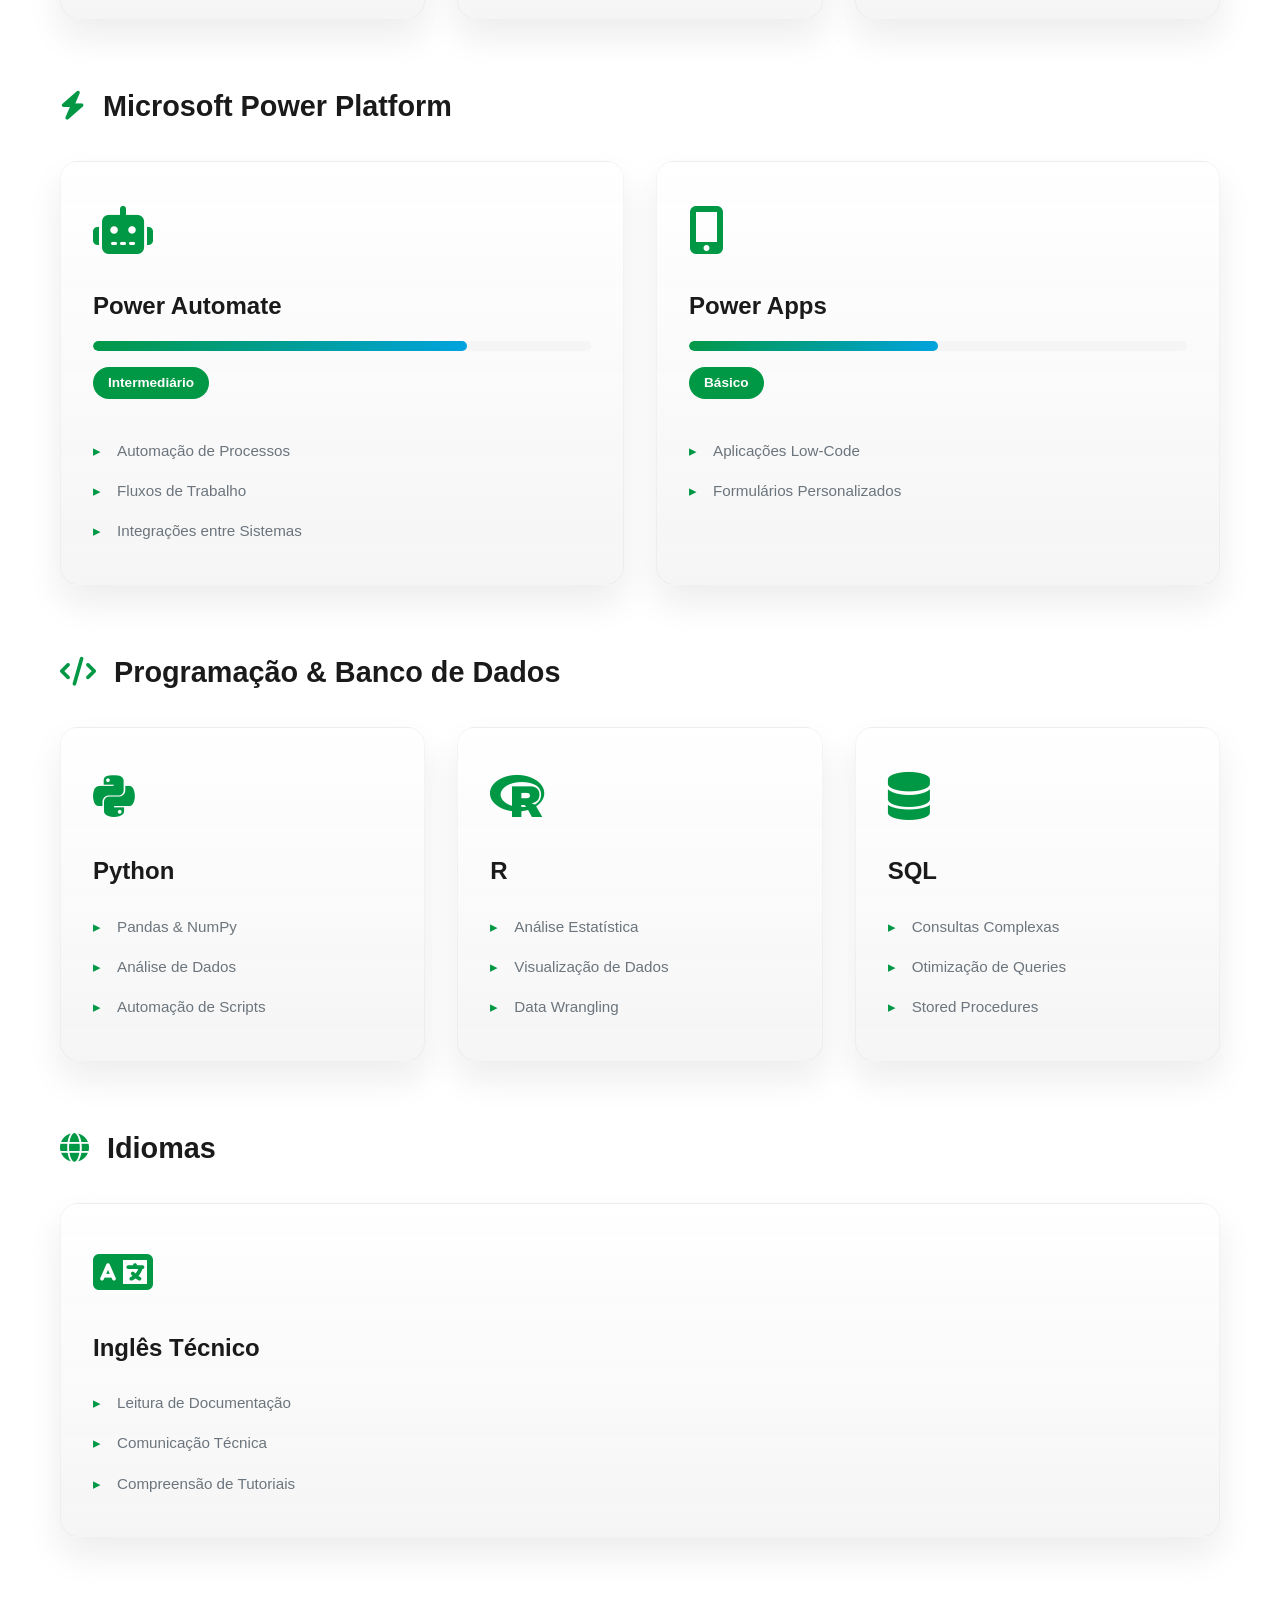
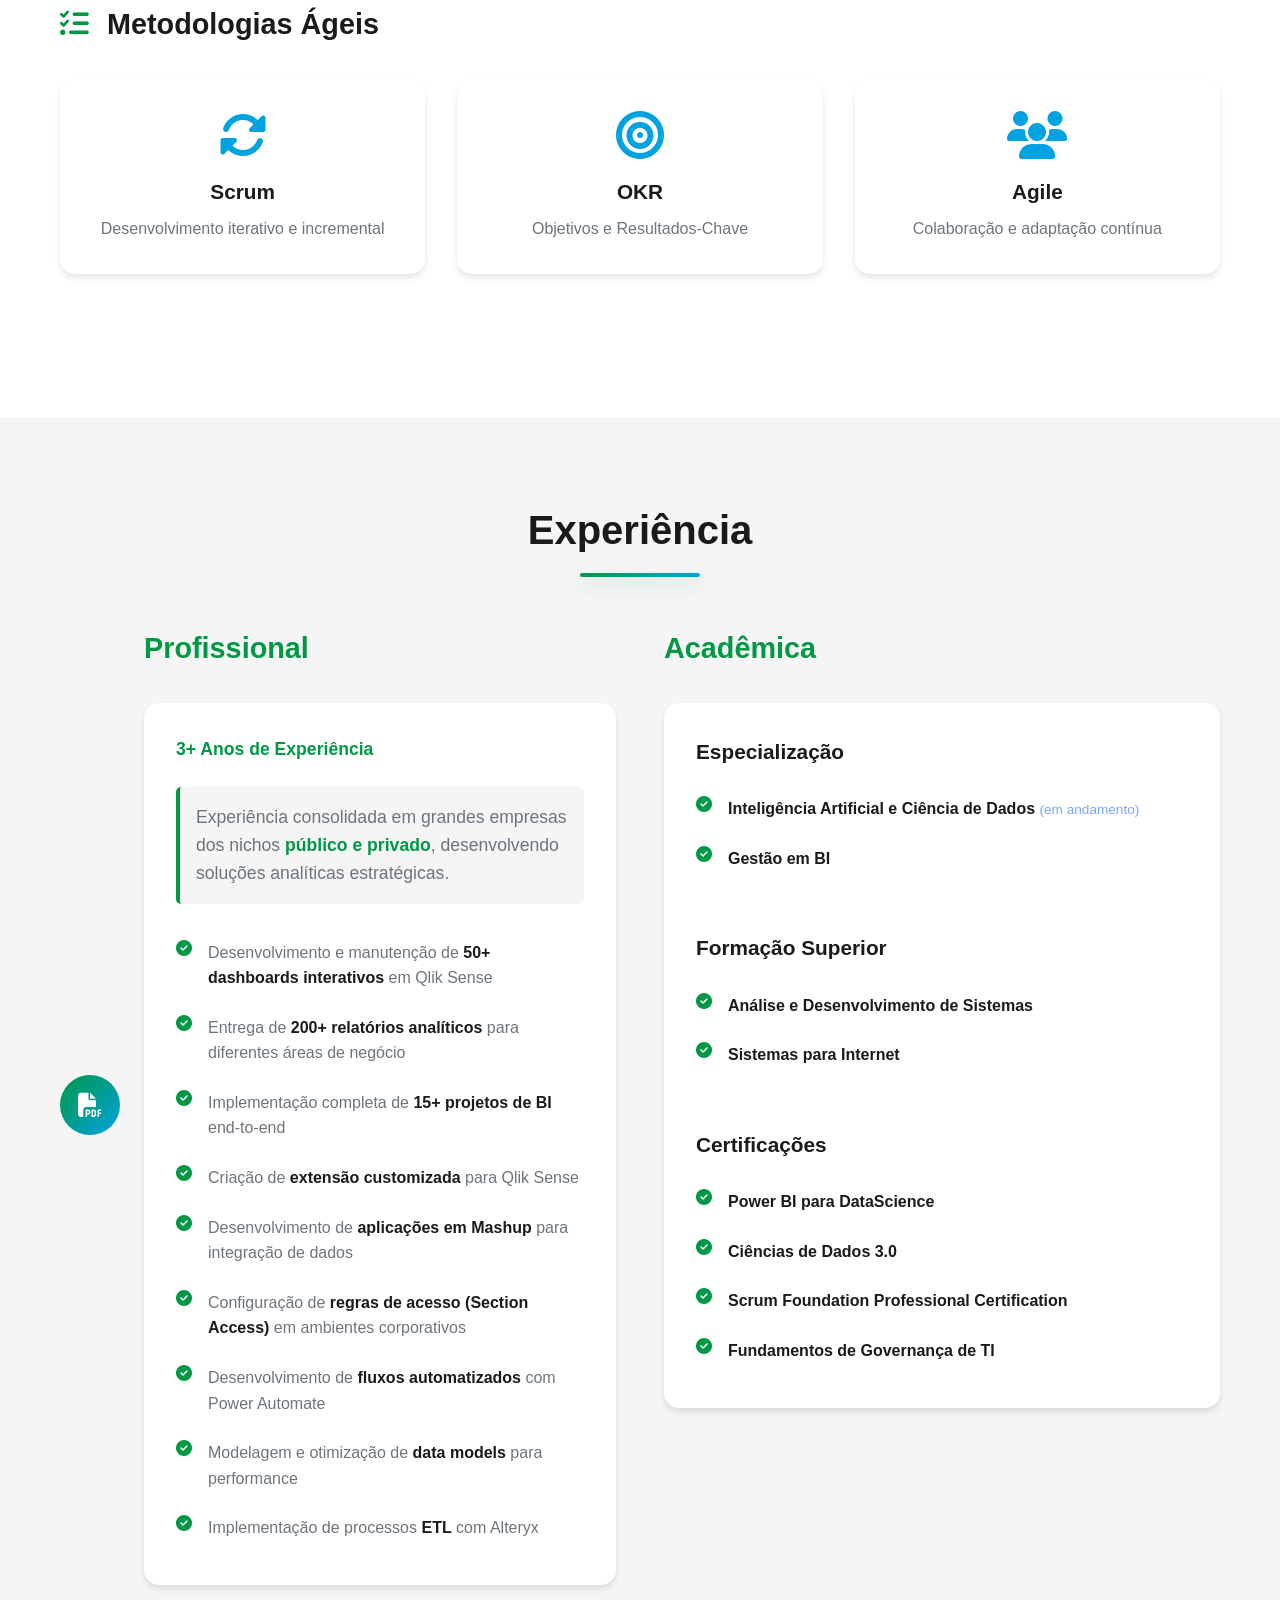
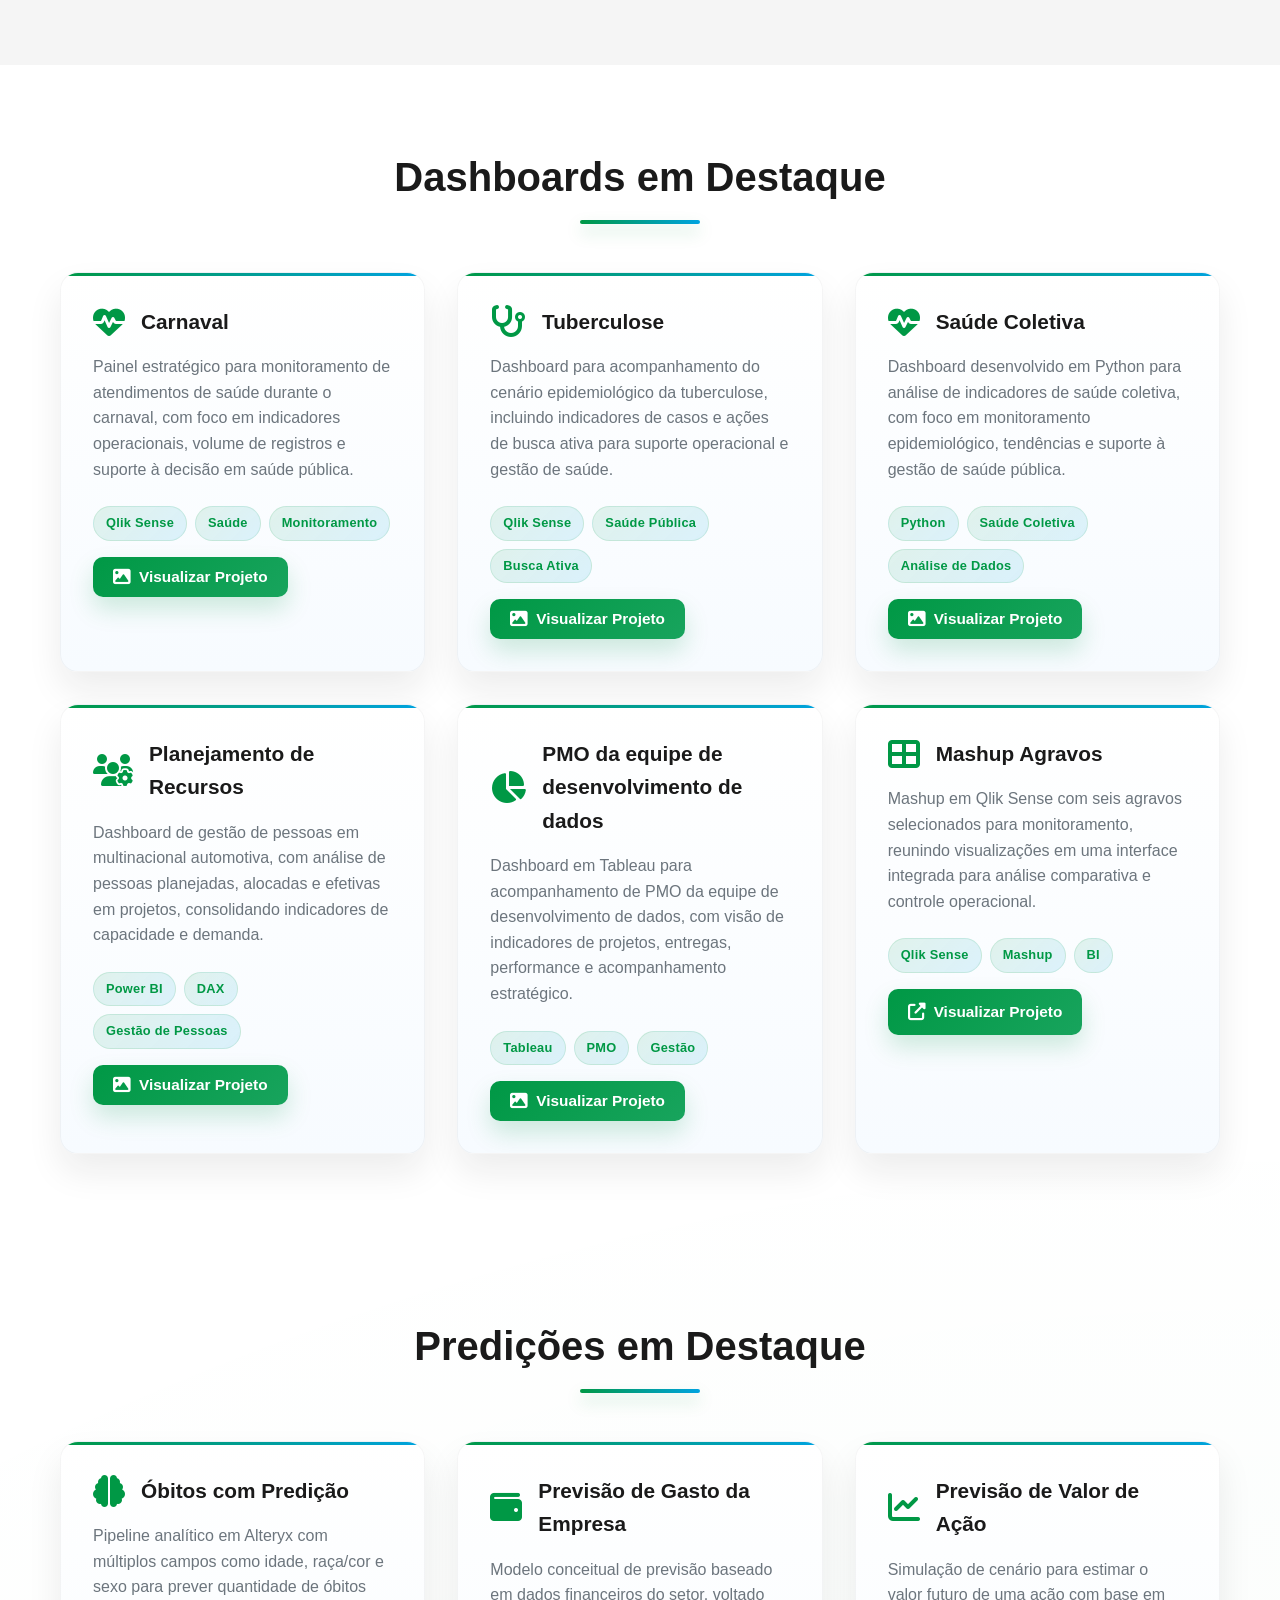
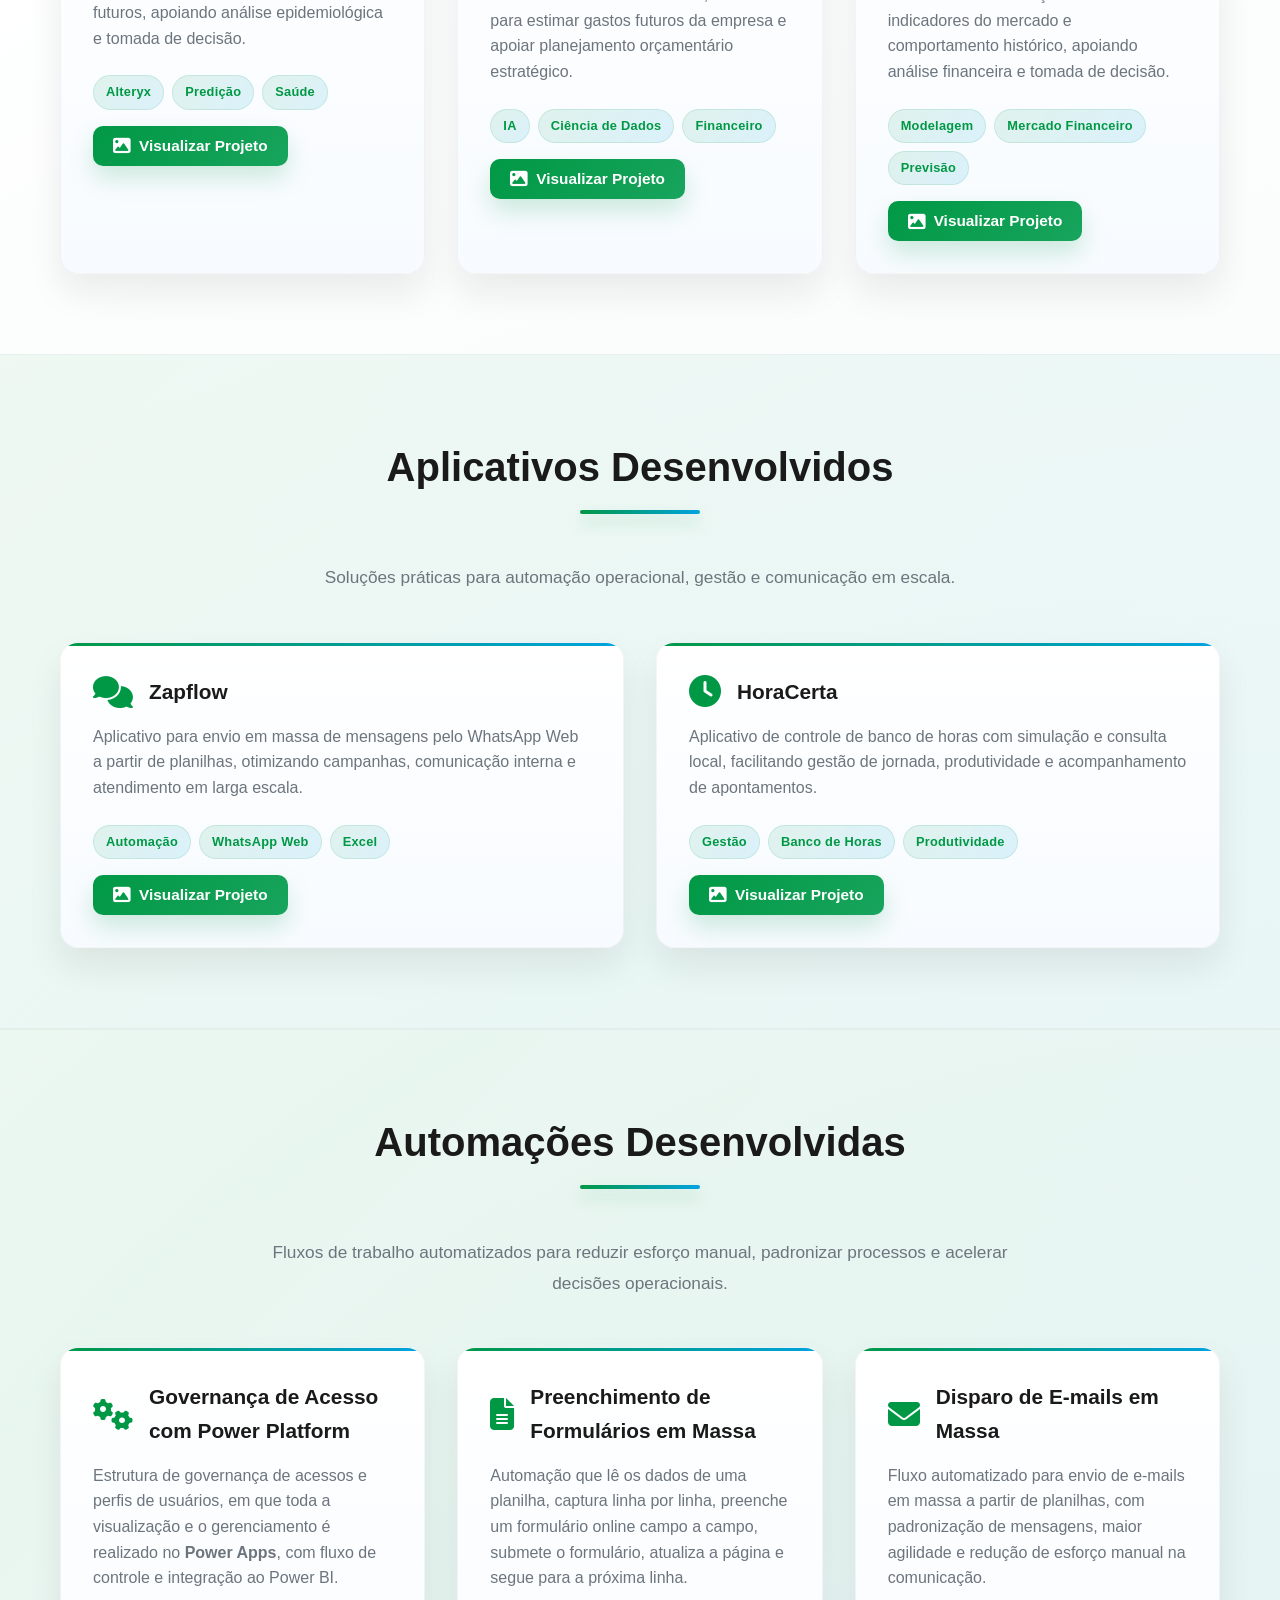
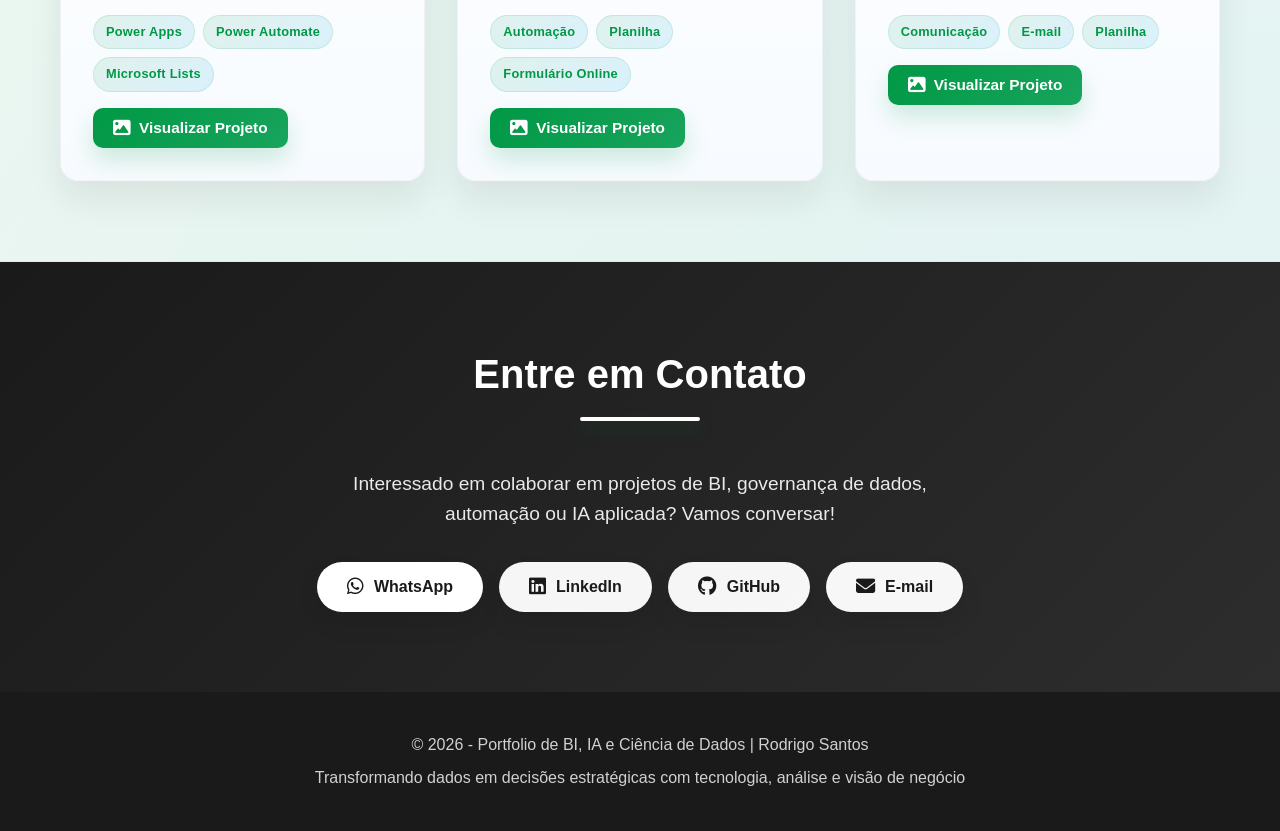
==== commit 3648d604: "." ====
--- a/index.html
+++ b/index.html
@@ -502,7 +502,7 @@
                         <span class="tag">Saúde</span>
                         <span class="tag">Monitoramento</span>
                     </div>
-                    <button class="btn-visualizar" data-image="imagens/dashboard.png" title="Visualizar projeto completo">
+                    <button class="btn-visualizar" data-category="dashboards" data-image="imagens/dashboards-em-destaque/carnaval.svg" title="Visualizar projeto completo">
                         <i class="fas fa-image"></i> Visualizar Projeto
                     </button>
                 </div>
@@ -518,7 +518,7 @@
                         <span class="tag">Saúde Pública</span>
                         <span class="tag">Busca Ativa</span>
                     </div>
-                    <button class="btn-visualizar" data-image="imagens/dashboard.png" title="Visualizar projeto completo">
+                    <button class="btn-visualizar" data-category="dashboards" data-image="imagens/dashboards-em-destaque/tuberculose.svg" title="Visualizar projeto completo">
                         <i class="fas fa-image"></i> Visualizar Projeto
                     </button>
                 </div>
@@ -534,7 +534,7 @@
                         <span class="tag">Saúde Coletiva</span>
                         <span class="tag">Análise de Dados</span>
                     </div>
-                    <button class="btn-visualizar" data-image="imagens/dashboard.png" title="Visualizar projeto completo">
+                    <button class="btn-visualizar" data-category="dashboards" data-image="imagens/dashboards-em-destaque/saude-coletiva.svg" title="Visualizar projeto completo">
                         <i class="fas fa-image"></i> Visualizar Projeto
                     </button>
                 </div>
@@ -550,7 +550,7 @@
                         <span class="tag">DAX</span>
                         <span class="tag">Gestão de Pessoas</span>
                     </div>
-                    <button class="btn-visualizar" data-image="imagens/powerbi.png" title="Visualizar projeto completo">
+                    <button class="btn-visualizar" data-category="dashboards" data-image="imagens/dashboards-em-destaque/planejamento-recursos.svg" title="Visualizar projeto completo">
                         <i class="fas fa-image"></i> Visualizar Projeto
                     </button>
                 </div>
@@ -566,7 +566,7 @@
                         <span class="tag">PMO</span>
                         <span class="tag">Gestão</span>
                     </div>
-                    <button class="btn-visualizar" data-image="imagens/dashboard.png" title="Visualizar projeto completo">
+                    <button class="btn-visualizar" data-category="dashboards" data-image="imagens/dashboards-em-destaque/pmo-dados.svg" title="Visualizar projeto completo">
                         <i class="fas fa-image"></i> Visualizar Projeto
                     </button>
                 </div>
@@ -606,7 +606,7 @@
                         <span class="tag">Predição</span>
                         <span class="tag">Saúde</span>
                     </div>
-                    <button class="btn-visualizar" data-image="imagens/pipeline.png" title="Visualizar projeto completo">
+                    <button class="btn-visualizar" data-category="predicoes" data-image="imagens/predicoes-em-destaque/obitos-predicao.svg" title="Visualizar projeto completo">
                         <i class="fas fa-image"></i> Visualizar Projeto
                     </button>
                 </div>
@@ -622,7 +622,7 @@
                         <span class="tag">Ciência de Dados</span>
                         <span class="tag">Financeiro</span>
                     </div>
-                    <button class="btn-visualizar" data-image="imagens/automacao.png" title="Visualizar projeto completo">
+                    <button class="btn-visualizar" data-category="predicoes" data-image="imagens/predicoes-em-destaque/previsao-gasto-empresa.svg" title="Visualizar projeto completo">
                         <i class="fas fa-image"></i> Visualizar Projeto
                     </button>
                 </div>
@@ -638,7 +638,7 @@
                         <span class="tag">Mercado Financeiro</span>
                         <span class="tag">Previsão</span>
                     </div>
-                    <button class="btn-visualizar" data-image="imagens/dashboard.png" title="Visualizar projeto completo">
+                    <button class="btn-visualizar" data-category="predicoes" data-image="imagens/predicoes-em-destaque/previsao-valor-acao.svg" title="Visualizar projeto completo">
                         <i class="fas fa-image"></i> Visualizar Projeto
                     </button>
                 </div>
@@ -663,7 +663,7 @@
                         <span class="tag">WhatsApp Web</span>
                         <span class="tag">Excel</span>
                     </div>
-                    <button class="btn-visualizar" data-image="imagens/app.png" title="Visualizar projeto completo">
+                    <button class="btn-visualizar" data-category="aplicativos" data-image="imagens/aplicativos-desenvolvidos/zapflow.svg" title="Visualizar projeto completo">
                         <i class="fas fa-image"></i> Visualizar Projeto
                     </button>
                 </div>
@@ -679,7 +679,7 @@
                         <span class="tag">Banco de Horas</span>
                         <span class="tag">Produtividade</span>
                     </div>
-                    <button class="btn-visualizar" data-image="imagens/app.png" title="Visualizar projeto completo">
+                    <button class="btn-visualizar" data-category="aplicativos" data-image="imagens/aplicativos-desenvolvidos/horacerta.svg" title="Visualizar projeto completo">
                         <i class="fas fa-image"></i> Visualizar Projeto
                     </button>
                 </div>
@@ -704,7 +704,7 @@
                         <span class="tag">Power Automate</span>
                         <span class="tag">Microsoft Lists</span>
                     </div>
-                    <button class="btn-visualizar" data-image="imagens/automacao.png" title="Visualizar projeto completo">
+                    <button class="btn-visualizar" data-category="automacoes" data-image="imagens/automacoes-desenvolvidas/governanca-acesso.svg" title="Visualizar projeto completo">
                         <i class="fas fa-image"></i> Visualizar Projeto
                     </button>
                 </div>
@@ -720,7 +720,7 @@
                         <span class="tag">Planilha</span>
                         <span class="tag">Formulário Online</span>
                     </div>
-                    <button class="btn-visualizar" data-image="imagens/automacao.png" title="Visualizar projeto completo">
+                    <button class="btn-visualizar" data-category="automacoes" data-image="imagens/automacoes-desenvolvidas/preenchimento-formularios.svg" title="Visualizar projeto completo">
                         <i class="fas fa-image"></i> Visualizar Projeto
                     </button>
                 </div>
@@ -736,7 +736,7 @@
                         <span class="tag">E-mail</span>
                         <span class="tag">Planilha</span>
                     </div>
-                    <button class="btn-visualizar" data-image="imagens/automacao.png" title="Visualizar projeto completo">
+                    <button class="btn-visualizar" data-category="automacoes" data-image="imagens/automacoes-desenvolvidas/disparo-email-massa.svg" title="Visualizar projeto completo">
                         <i class="fas fa-image"></i> Visualizar Projeto
                     </button>
                 </div>
--- a/css/style.css
+++ b/css/style.css
@@ -965,11 +965,13 @@
 .modal-content {
     background-color: var(--white);
     border-radius: 15px;
-    max-width: 90%;
-    max-height: 90vh;
-    overflow: auto;
+    width: min(1100px, 90vw);
+    height: min(82vh, 820px);
+    overflow: hidden;
     position: relative;
     animation: slideIn 0.3s ease;
+    display: flex;
+    flex-direction: column;
 }
 
 .modal-header {
@@ -978,6 +980,7 @@
     align-items: center;
     padding: 1.5rem;
     border-bottom: 1px solid var(--light-color);
+    flex-shrink: 0;
 }
 
 .modal-header h2 {
@@ -1000,18 +1003,22 @@
 
 .modal-image {
     width: 100%;
-    max-height: 80vh;
+    height: 100%;
+    max-height: 68vh;
     object-fit: contain;
     padding: 1rem;
+    display: block;
 }
 
 .modal-body {
     display: flex;
     align-items: center;
     justify-content: center;
-    gap: 2rem;
+    gap: 1.5rem;
     padding: 1rem;
     position: relative;
+    flex: 1;
+    min-height: 0;
 }
 
 .modal-nav {
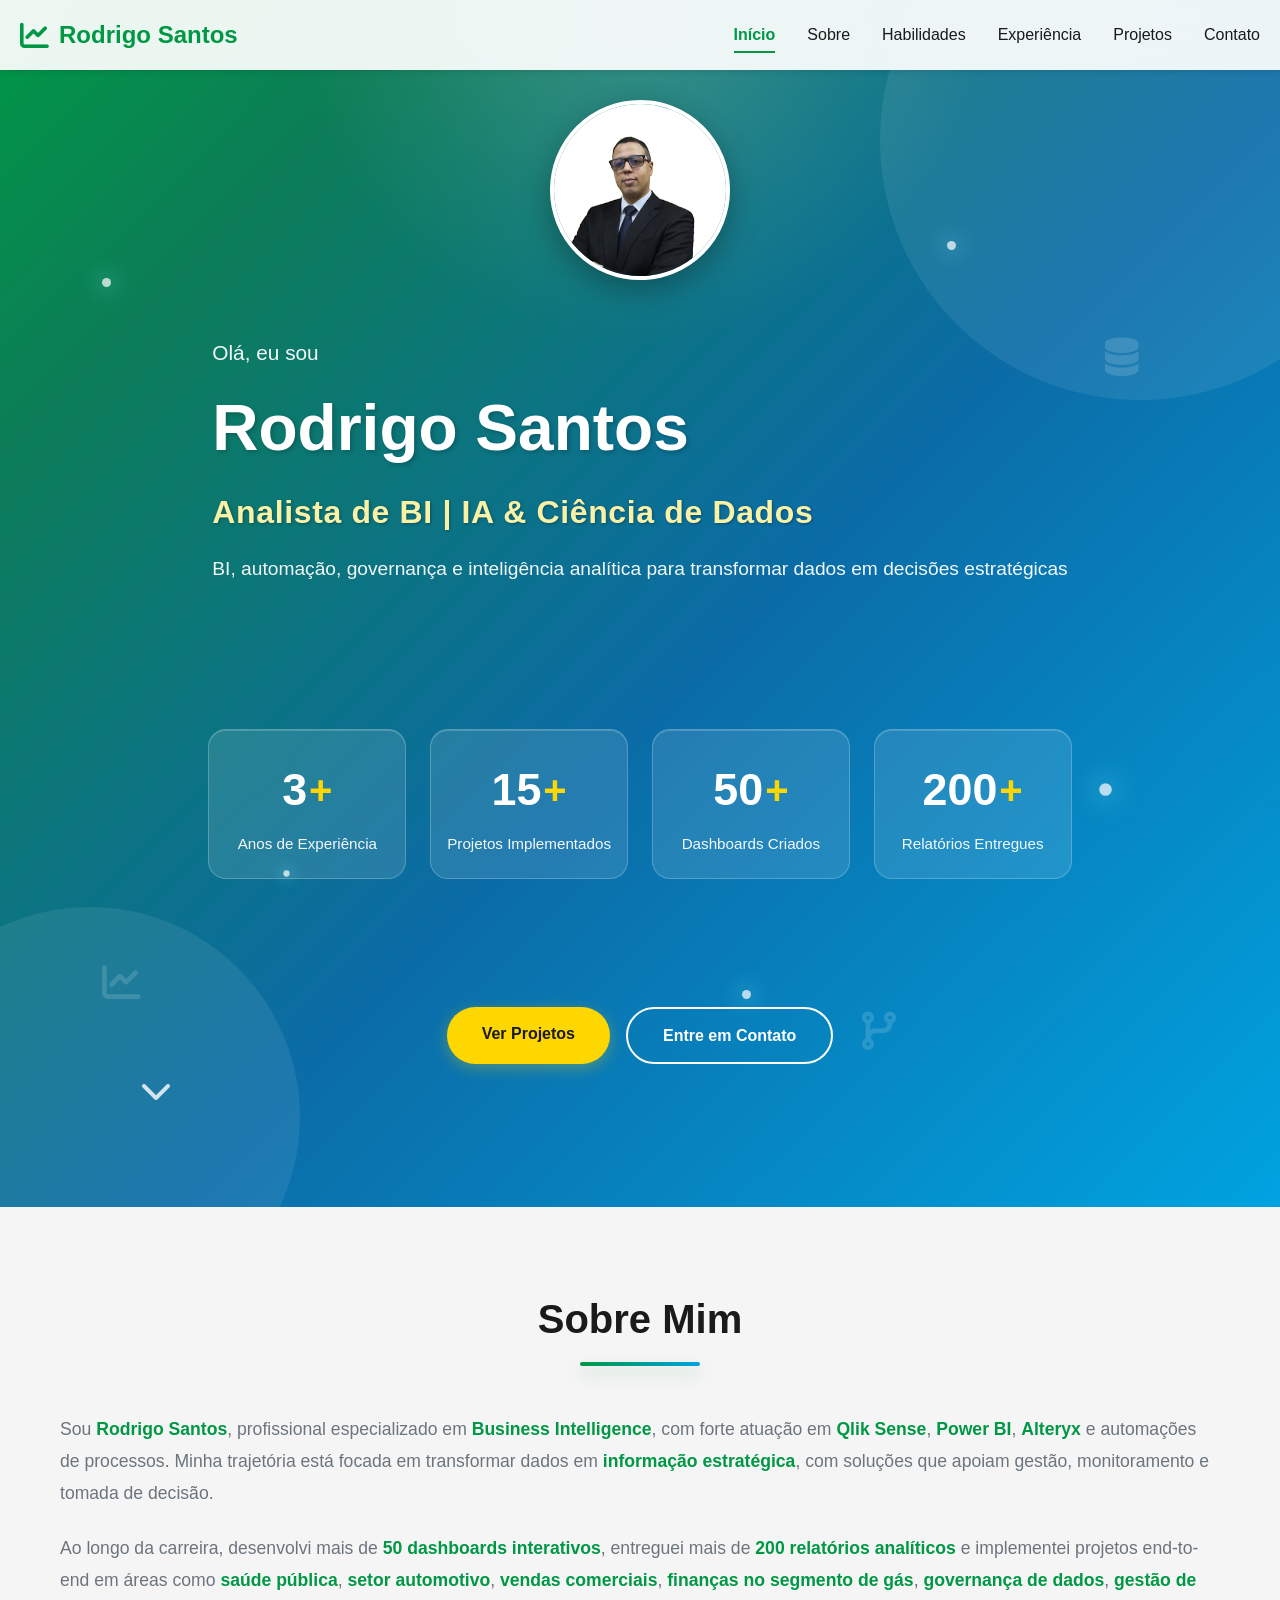
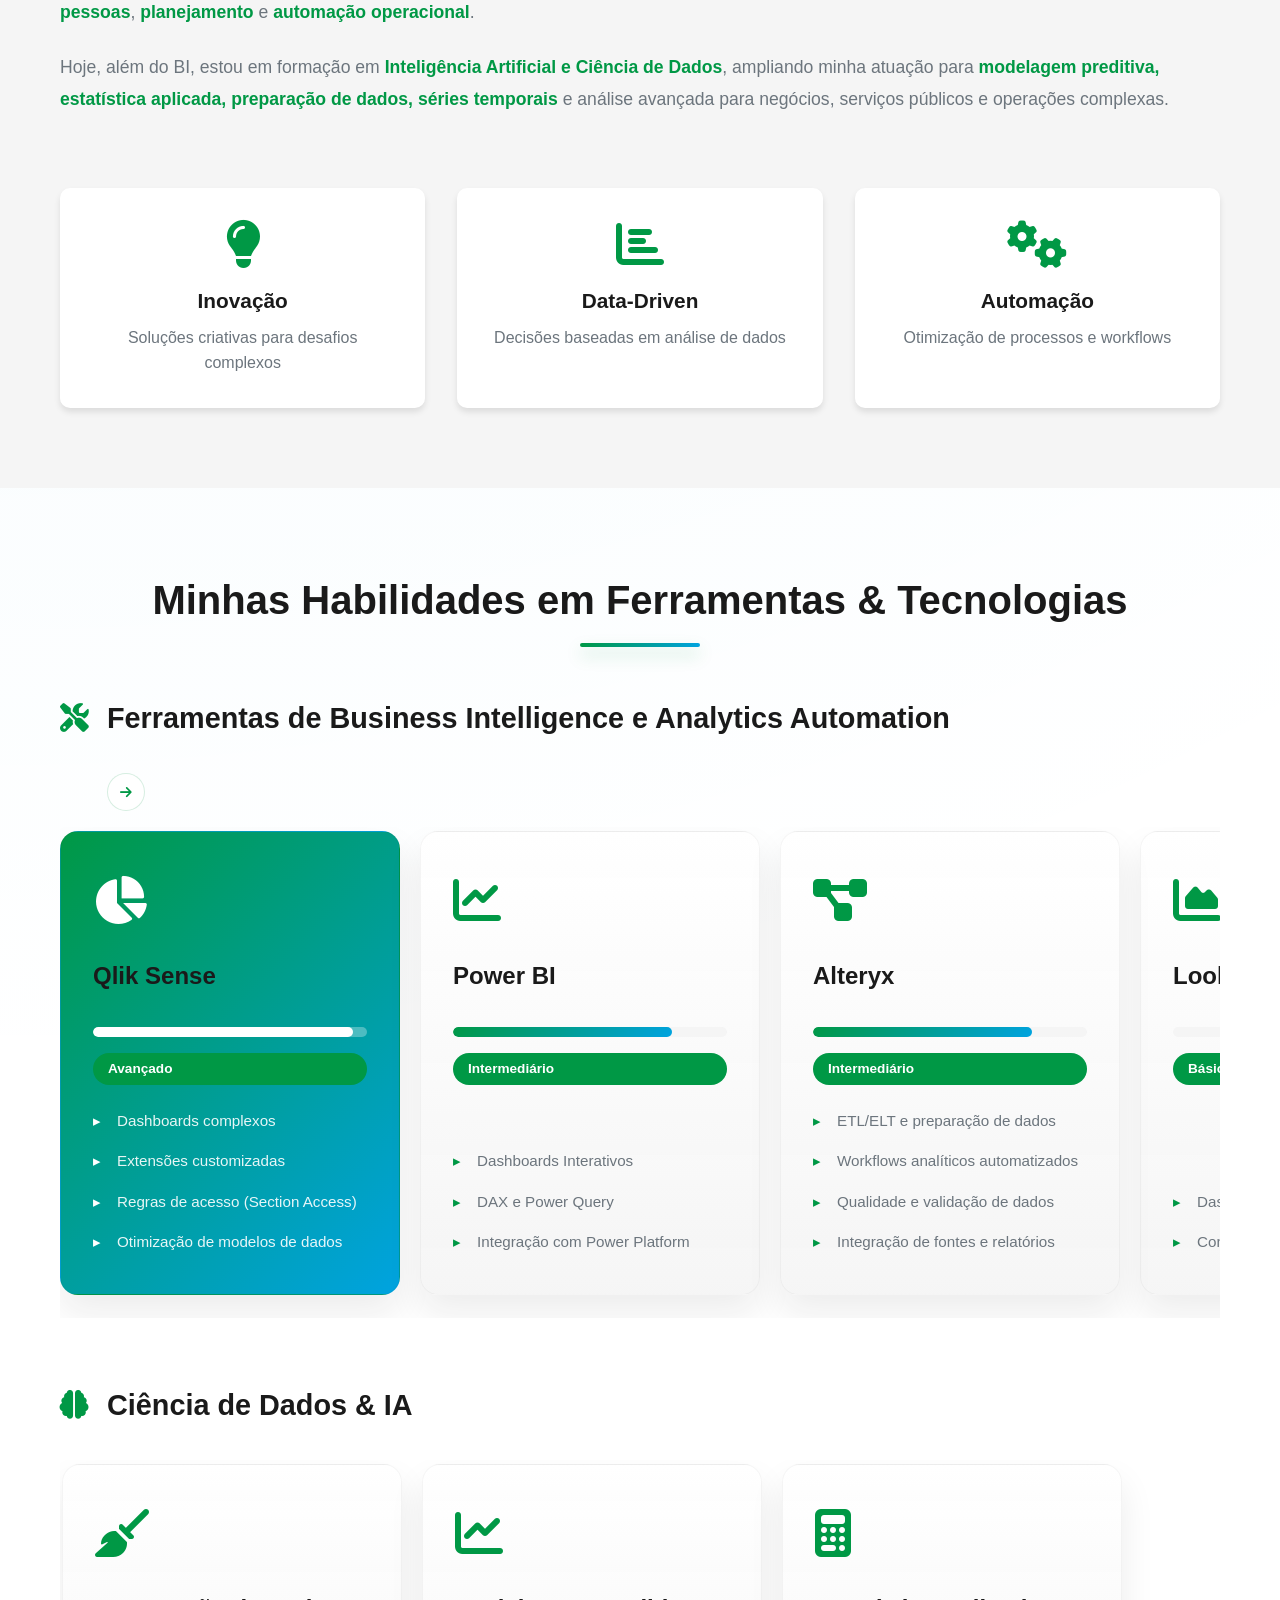
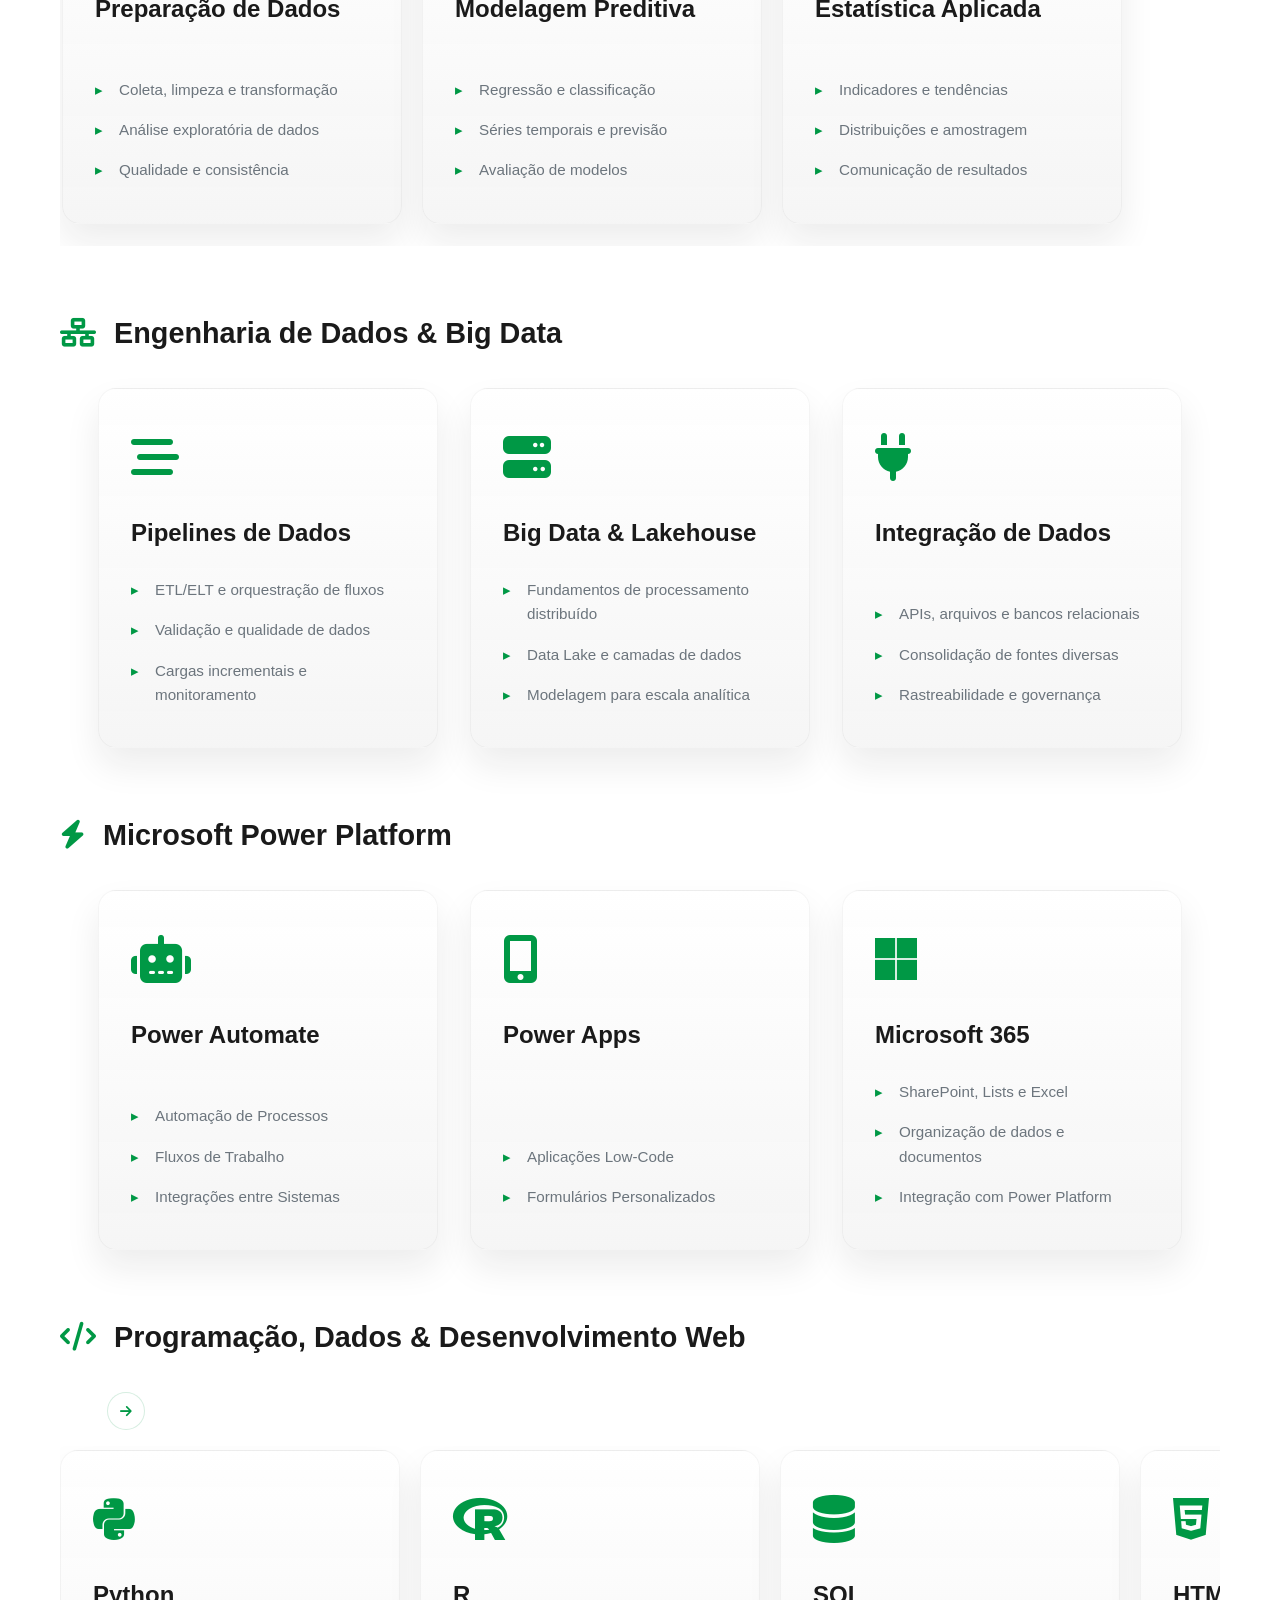
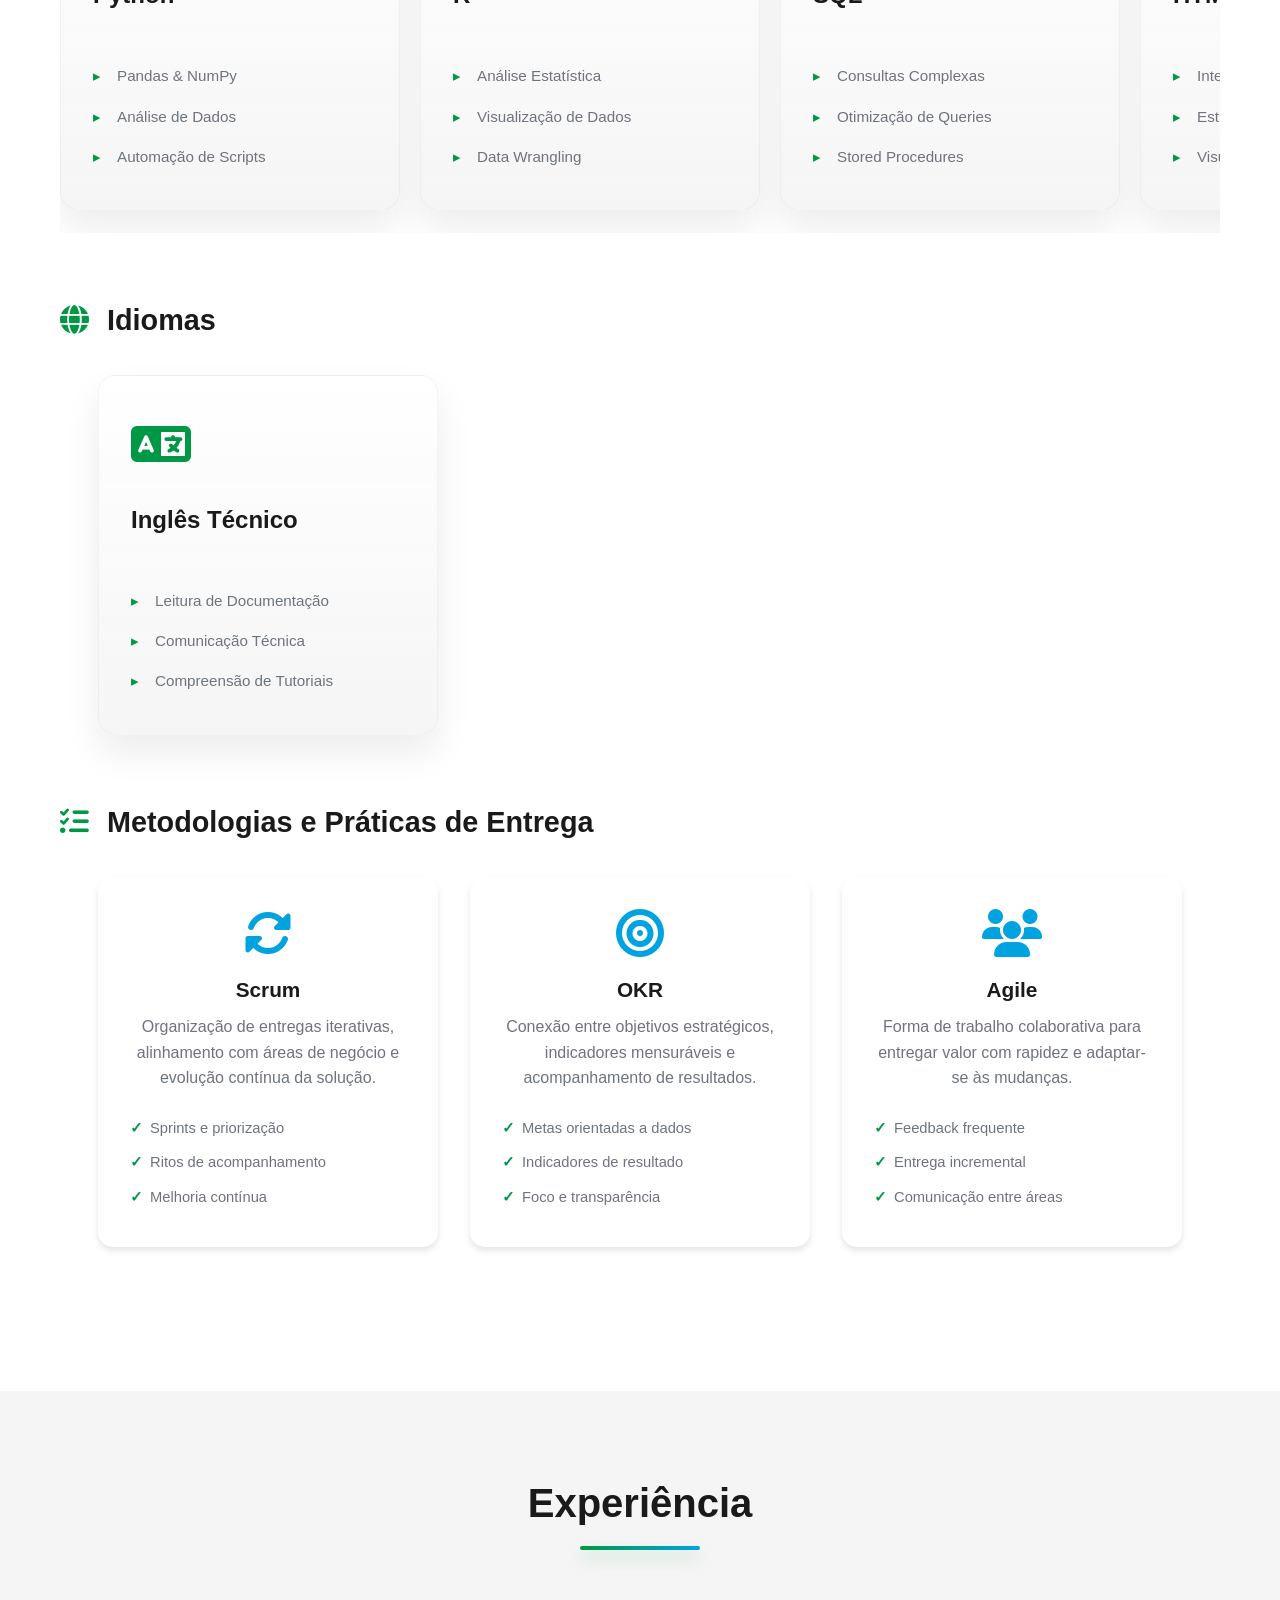
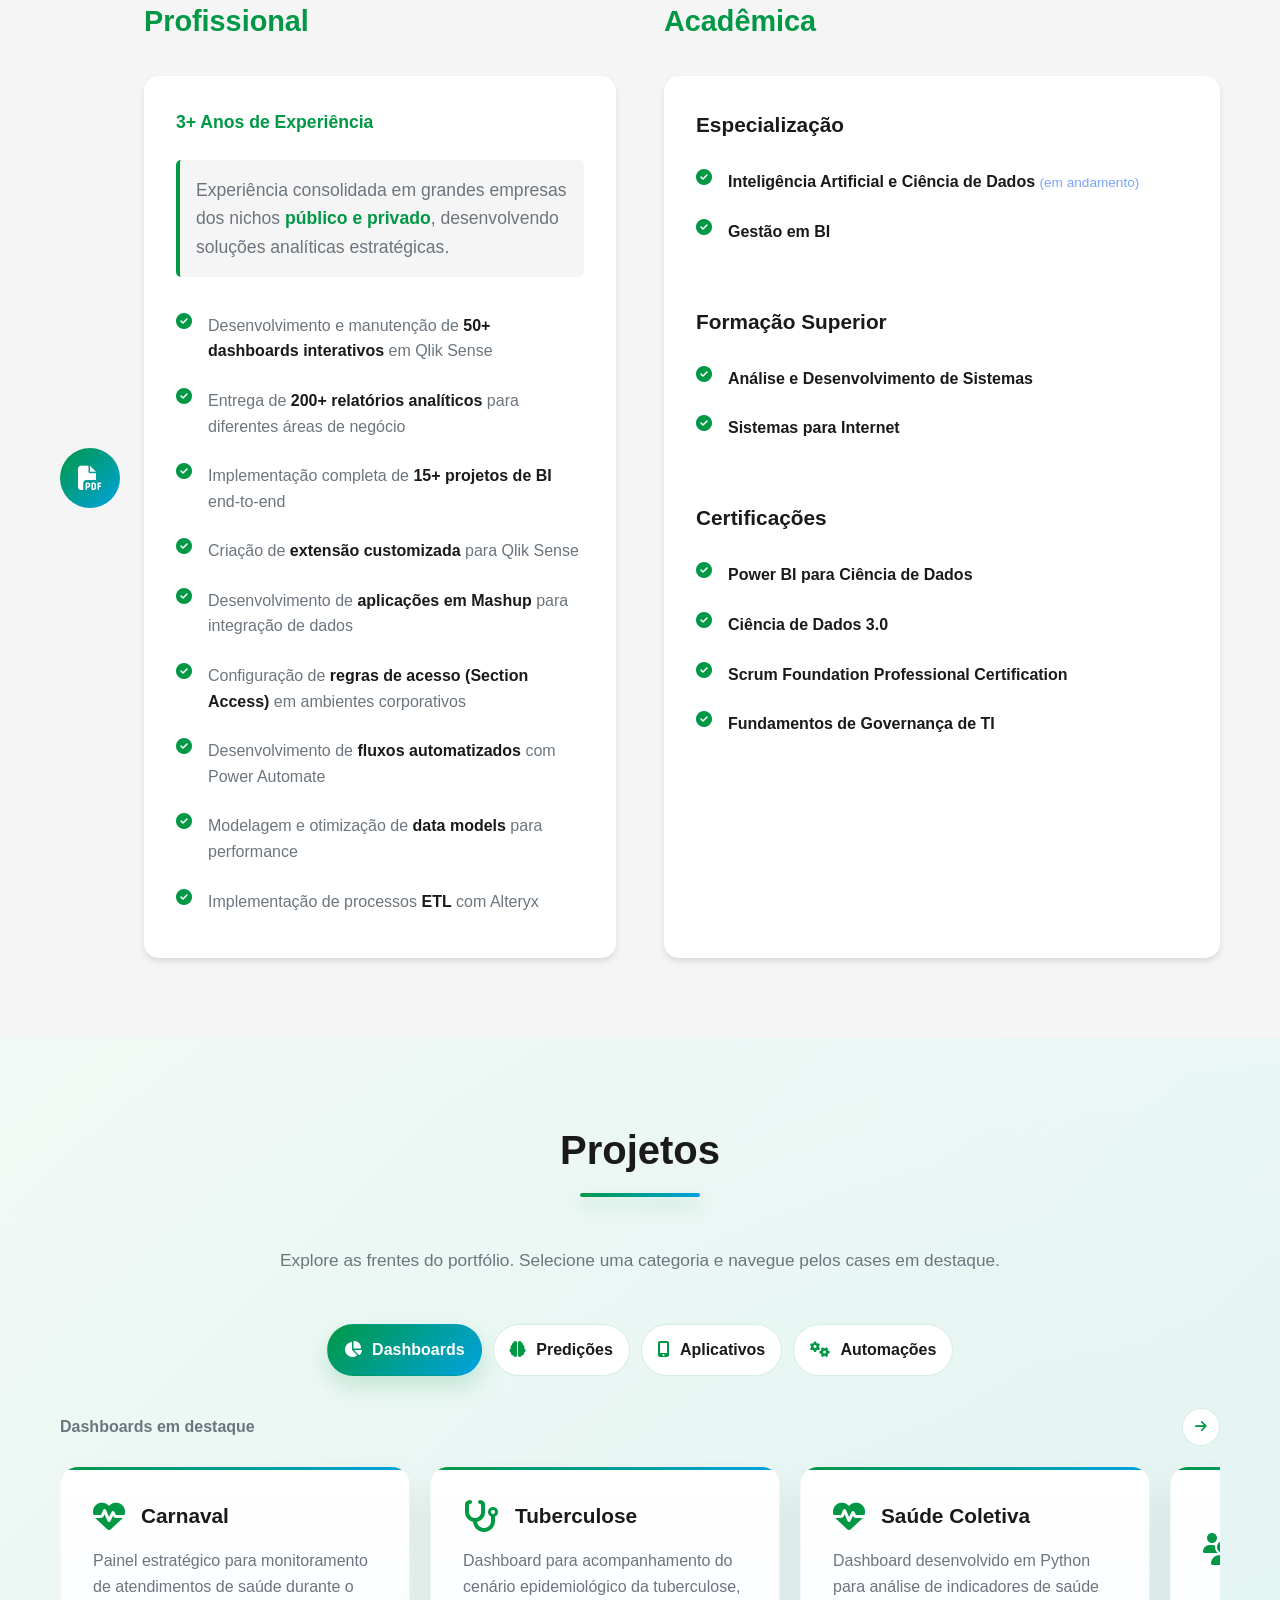
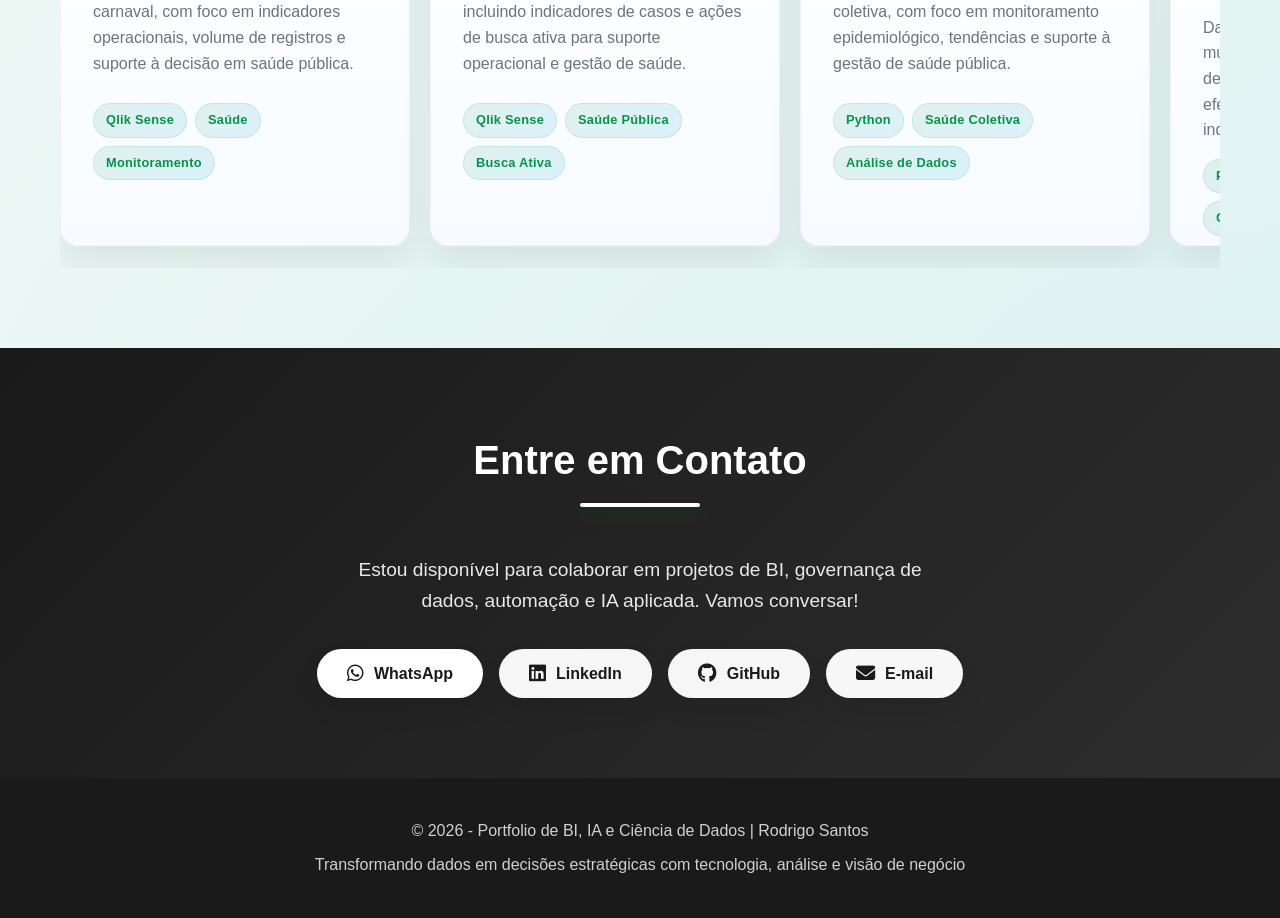
==== commit 9b94046a: "Atualizacao 07-09" ====
--- a/index.html
+++ b/index.html
@@ -28,27 +28,26 @@
                     <i class="fas fa-chart-line"></i>
                     <span>Rodrigo Santos</span>
                 </div>
-                <ul class="nav-menu">
+                <ul id="menu-principal" class="nav-menu">
                     <li><a href="#home" class="nav-link">Início</a></li>
                     <li><a href="#sobre" class="nav-link">Sobre</a></li>
                     <li><a href="#skills" class="nav-link">Habilidades</a></li>
                     <li><a href="#experiencia" class="nav-link">Experiência</a></li>
                     <li><a href="#projetos" class="nav-link">Projetos</a></li>
-                    <li><a href="#aplicativos" class="nav-link">Aplicativos</a></li>
-                    <li><a href="#automacoes" class="nav-link">Automações</a></li>
                     <li><a href="#contato" class="nav-link">Contato</a></li>
                 </ul>
-                <div class="hamburger">
+                <button class="hamburger" type="button" aria-label="Abrir menu" aria-expanded="false" aria-controls="menu-principal">
                     <span></span>
                     <span></span>
                     <span></span>
-                </div>
+                </button>
             </div>
         </nav>
     </header>
 
      <!-- Hero Section -->
     <section id="home" class="hero">
+        <div class="hero-data-particles" aria-hidden="true"><span></span><span></span><span></span><span></span><span></span><span></span><i class="fas fa-chart-line"></i><i class="fas fa-database"></i><i class="fas fa-code-branch"></i></div>
         <div class="container">
             <div class="hero-content">
                 <div class="hero-header">
@@ -108,12 +107,13 @@
                     <p>
                         Ao longo da carreira, desenvolvi mais de <strong><span id="dashboardsCount2">50</span> dashboards interativos</strong>, 
                         entreguei mais de <strong><span id="reportsCount2">200</span> relatórios analíticos</strong> e implementei projetos 
-                        end-to-end em áreas como <strong>saúde pública</strong>, <strong>governança de dados</strong>, <strong>gestão de pessoas</strong>, 
+                        end-to-end em áreas como <strong>saúde pública</strong>, <strong>setor automotivo</strong>, <strong>vendas comerciais</strong>, 
+                        <strong>finanças no segmento de gás</strong>, <strong>governança de dados</strong>, <strong>gestão de pessoas</strong>, 
                         <strong>planejamento</strong> e <strong>automação operacional</strong>.
                     </p>
                     <p>
                         Hoje, além do BI, estou em formação em <strong>Inteligência Artificial e Ciência de Dados</strong>, ampliando minha atuação para 
-                        <strong>modelagem preditiva</strong>, análise avançada e soluções com maior valor estratégico para negócios, serviços públicos e operações complexas.
+                        <strong>modelagem preditiva, estatística aplicada, preparação de dados, séries temporais</strong> e análise avançada para negócios, serviços públicos e operações complexas.
                     </p>
                 </div>
                 <div class="sobre-icons">
@@ -140,12 +140,13 @@
     <!-- Skills -->
     <section id="skills" class="skills">
         <div class="container">
-            <h2 class="section-title">Habilidades & Tecnologias</h2>
+            <h2 class="section-title">Minhas Habilidades em Ferramentas &amp; Tecnologias</h2>
             
             <!-- Ferramentas BI -->
             <div class="skills-category">
-                <h3><i class="fas fa-tools"></i> Ferramentas de Business Intelligence</h3>
-                <div class="skills-grid">
+                <h3><i class="fas fa-tools"></i> Ferramentas de Business Intelligence e Analytics Automation</h3>
+                <div class="carousel-controls skills-carousel-controls"><div><button class="carousel-button skill-carousel-prev" aria-label="Ferramentas anteriores"><i class="fas fa-arrow-left"></i></button><button class="carousel-button skill-carousel-next" aria-label="Próximas ferramentas"><i class="fas fa-arrow-right"></i></button></div></div>
+                <div class="skills-grid skills-carousel" data-skill-carousel>
                     <div class="skill-card primary-skill">
                         <div class="skill-icon">
                             <i class="fas fa-chart-pie"></i>
@@ -156,10 +157,10 @@
                         </div>
                         <span class="skill-badge">Avançado</span>
                         <ul class="skill-details">
-                            <li>Desenvolvimento de Dashboards Complexos</li>
-                            <li>Criação de Extensões Customizadas</li>
-                            <li>Implementação de Regras de Acesso (Section Access)</li>
-                            <li>Otimização de Data Models</li>
+                            <li>Dashboards complexos</li>
+                            <li>Extensões customizadas</li>
+                            <li>Regras de acesso (Section Access)</li>
+                            <li>Otimização de modelos de dados</li>
                         </ul>
                     </div>
 
@@ -185,12 +186,14 @@
                         </div>
                         <h4>Alteryx</h4>
                         <div class="skill-level">
-                            <div class="skill-bar" style="width: 75%"></div>
+                            <div class="skill-bar" style="width: 80%"></div>
                         </div>
                         <span class="skill-badge">Intermediário</span>
                         <ul class="skill-details">
-                            <li>ETL e Preparação de Dados</li>
-                            <li>Workflows Automatizados</li>
+                            <li>ETL/ELT e preparação de dados</li>
+                            <li>Workflows analíticos automatizados</li>
+                            <li>Qualidade e validação de dados</li>
+                            <li>Integração de fontes e relatórios</li>
                         </ul>
                     </div>
 
@@ -238,6 +241,25 @@
                             <li>Relatórios Gerenciais</li>
                         </ul>
                     </div>
+                </div>
+            </div>
+
+            <!-- Ciência de Dados -->
+            <div class="skills-category">
+                <h3><i class="fas fa-brain"></i> Ciência de Dados &amp; IA</h3>
+                <div class="skills-grid skills-carousel">
+                    <div class="skill-card"><div class="skill-icon"><i class="fas fa-broom"></i></div><h4>Preparação de Dados</h4><ul class="skill-details"><li>Coleta, limpeza e transformação</li><li>Análise exploratória de dados</li><li>Qualidade e consistência</li></ul></div>
+                    <div class="skill-card"><div class="skill-icon"><i class="fas fa-chart-line"></i></div><h4>Modelagem Preditiva</h4><ul class="skill-details"><li>Regressão e classificação</li><li>Séries temporais e previsão</li><li>Avaliação de modelos</li></ul></div>
+                    <div class="skill-card"><div class="skill-icon"><i class="fas fa-calculator"></i></div><h4>Estatística Aplicada</h4><ul class="skill-details"><li>Indicadores e tendências</li><li>Distribuições e amostragem</li><li>Comunicação de resultados</li></ul></div>
+                </div>
+            </div>
+
+            <div class="skills-category">
+                <h3><i class="fas fa-network-wired"></i> Engenharia de Dados &amp; Big Data</h3>
+                <div class="skills-grid">
+                    <div class="skill-card"><div class="skill-icon"><i class="fas fa-stream"></i></div><h4>Pipelines de Dados</h4><ul class="skill-details"><li>ETL/ELT e orquestração de fluxos</li><li>Validação e qualidade de dados</li><li>Cargas incrementais e monitoramento</li></ul></div>
+                    <div class="skill-card"><div class="skill-icon"><i class="fas fa-server"></i></div><h4>Big Data &amp; Lakehouse</h4><ul class="skill-details"><li>Fundamentos de processamento distribuído</li><li>Data Lake e camadas de dados</li><li>Modelagem para escala analítica</li></ul></div>
+                    <div class="skill-card"><div class="skill-icon"><i class="fas fa-plug"></i></div><h4>Integração de Dados</h4><ul class="skill-details"><li>APIs, arquivos e bancos relacionais</li><li>Consolidação de fontes diversas</li><li>Rastreabilidade e governança</li></ul></div>
                 </div>
             </div>
 
@@ -250,10 +272,6 @@
                             <i class="fas fa-robot"></i>
                         </div>
                         <h4>Power Automate</h4>
-                        <div class="skill-level">
-                            <div class="skill-bar" style="width: 75%"></div>
-                        </div>
-                        <span class="skill-badge">Intermediário</span>
                         <ul class="skill-details">
                             <li>Automação de Processos</li>
                             <li>Fluxos de Trabalho</li>
@@ -266,22 +284,24 @@
                             <i class="fas fa-mobile-alt"></i>
                         </div>
                         <h4>Power Apps</h4>
-                        <div class="skill-level">
-                            <div class="skill-bar" style="width: 50%"></div>
-                        </div>
-                        <span class="skill-badge">Básico</span>
                         <ul class="skill-details">
                             <li>Aplicações Low-Code</li>
                             <li>Formulários Personalizados</li>
                         </ul>
                     </div>
+                    <div class="skill-card">
+                        <div class="skill-icon"><i class="fab fa-microsoft"></i></div>
+                        <h4>Microsoft 365</h4>
+                        <ul class="skill-details"><li>SharePoint, Lists e Excel</li><li>Organização de dados e documentos</li><li>Integração com Power Platform</li></ul>
+                    </div>
                 </div>
             </div>
 
             <!-- Programação & Dados -->
             <div class="skills-category">
-                <h3><i class="fas fa-code"></i> Programação & Banco de Dados</h3>
-                <div class="skills-grid">
+                <h3><i class="fas fa-code"></i> Programação, Dados &amp; Desenvolvimento Web</h3>
+                <div class="carousel-controls skills-carousel-controls"><div><button class="carousel-button skill-carousel-prev" aria-label="Tecnologias anteriores"><i class="fas fa-arrow-left"></i></button><button class="carousel-button skill-carousel-next" aria-label="Próximas tecnologias"><i class="fas fa-arrow-right"></i></button></div></div>
+                <div class="skills-grid skills-carousel" data-skill-carousel>
                     <div class="skill-card">
                         <div class="skill-icon">
                             <i class="fab fa-python"></i>
@@ -317,6 +337,8 @@
                             <li>Stored Procedures</li>
                         </ul>
                     </div>
+                    <div class="skill-card"><div class="skill-icon"><i class="fab fa-html5"></i></div><h4>HTML &amp; CSS</h4>
+                    <ul class="skill-details"><li>Interfaces responsivas</li><li>Estrutura e estilos web</li><li>Visualização de dados</li></ul></div>
                 </div>
             </div>
 
@@ -340,22 +362,22 @@
 
             <!-- Metodologias -->
             <div class="skills-category">
-                <h3><i class="fas fa-tasks"></i> Metodologias Ágeis</h3>
+                <h3><i class="fas fa-tasks"></i> Metodologias e Práticas de Entrega</h3>
                 <div class="methodology-grid">
                     <div class="method-card">
                         <i class="fas fa-sync-alt"></i>
                         <h4>Scrum</h4>
-                        <p>Desenvolvimento iterativo e incremental</p>
+                        <p>Organização de entregas iterativas, alinhamento com áreas de negócio e evolução contínua da solução.</p><ul class="method-details"><li>Sprints e priorização</li><li>Ritos de acompanhamento</li><li>Melhoria contínua</li></ul>
                     </div>
                     <div class="method-card">
                         <i class="fas fa-bullseye"></i>
                         <h4>OKR</h4>
-                        <p>Objetivos e Resultados-Chave</p>
+                        <p>Conexão entre objetivos estratégicos, indicadores mensuráveis e acompanhamento de resultados.</p><ul class="method-details"><li>Metas orientadas a dados</li><li>Indicadores de resultado</li><li>Foco e transparência</li></ul>
                     </div>
                     <div class="method-card">
                         <i class="fas fa-users"></i>
                         <h4>Agile</h4>
-                        <p>Colaboração e adaptação contínua</p>
+                        <p>Forma de trabalho colaborativa para entregar valor com rapidez e adaptar-se às mudanças.</p><ul class="method-details"><li>Feedback frequente</li><li>Entrega incremental</li><li>Comunicação entre áreas</li></ul>
                     </div>
                 </div>
             </div>
@@ -464,11 +486,11 @@
                             <ul class="experience-list">
                                 <li>
                                     <i class="fas fa-check-circle"></i>
-                                    <strong>Power BI para DataScience</strong>
+                                    <strong>Power BI para Ciência de Dados</strong>
                                 </li>
                                 <li>
                                     <i class="fas fa-check-circle"></i>
-                                    <strong>Ciências de Dados 3.0</strong>
+                                    <strong>Ciência de Dados 3.0</strong>
                                 </li>
                                 <li>
                                     <i class="fas fa-check-circle"></i>
@@ -486,11 +508,20 @@
         </div>
     </section>
 
-    <!-- Dashboards em Destaque -->
-    <section id="projetos" class="projetos">
+    <!-- Projetos -->
+    <section id="projetos" class="projetos projetos-hub">
         <div class="container">
-            <h2 class="section-title">Dashboards em Destaque</h2>
-            <div class="projetos-grid">
+            <h2 class="section-title">Projetos</h2>
+            <p class="section-subtitle">Explore as frentes do portfólio. Selecione uma categoria e navegue pelos cases em destaque.</p>
+            <div class="project-tabs" role="tablist" aria-label="Categorias de projetos">
+                <button class="project-tab active" data-project-category="dashboards" role="tab" aria-selected="true"><i class="fas fa-chart-pie"></i> Dashboards</button>
+                <button class="project-tab" data-project-category="predicoes" role="tab" aria-selected="false"><i class="fas fa-brain"></i> Predições</button>
+                <button class="project-tab" data-project-category="aplicativos" role="tab" aria-selected="false"><i class="fas fa-mobile-alt"></i> Aplicativos</button>
+                <button class="project-tab" data-project-category="automacoes" role="tab" aria-selected="false"><i class="fas fa-cogs"></i> Automações</button>
+            </div>
+            <div class="project-panel active" data-project-panel="dashboards">
+                <div class="carousel-controls"><p>Dashboards em destaque</p><div><button class="carousel-button carousel-prev" aria-label="Projetos anteriores"><i class="fas fa-arrow-left"></i></button><button class="carousel-button carousel-next" aria-label="Próximos projetos"><i class="fas fa-arrow-right"></i></button></div></div>
+                <div class="project-carousel">
                 <div class="projeto-card">
                     <div class="projeto-header">
                         <i class="fas fa-heartbeat"></i>
@@ -502,9 +533,6 @@
                         <span class="tag">Saúde</span>
                         <span class="tag">Monitoramento</span>
                     </div>
-                    <button class="btn-visualizar" data-category="dashboards" data-image="imagens/dashboards-em-destaque/carnaval.svg" title="Visualizar projeto completo">
-                        <i class="fas fa-image"></i> Visualizar Projeto
-                    </button>
                 </div>
 
                 <div class="projeto-card">
@@ -518,9 +546,6 @@
                         <span class="tag">Saúde Pública</span>
                         <span class="tag">Busca Ativa</span>
                     </div>
-                    <button class="btn-visualizar" data-category="dashboards" data-image="imagens/dashboards-em-destaque/tuberculose.svg" title="Visualizar projeto completo">
-                        <i class="fas fa-image"></i> Visualizar Projeto
-                    </button>
                 </div>
 
                 <div class="projeto-card">
@@ -534,15 +559,12 @@
                         <span class="tag">Saúde Coletiva</span>
                         <span class="tag">Análise de Dados</span>
                     </div>
-                    <button class="btn-visualizar" data-category="dashboards" data-image="imagens/dashboards-em-destaque/saude-coletiva.svg" title="Visualizar projeto completo">
-                        <i class="fas fa-image"></i> Visualizar Projeto
-                    </button>
                 </div>
 
                 <div class="projeto-card">
                     <div class="projeto-header">
                         <i class="fas fa-users-cog"></i>
-                        <h3>Planejamento de Recursos</h3>
+                        <h3>Planejamento de Recursos para Veículos</h3>
                     </div>
                     <p>Dashboard de gestão de pessoas em multinacional automotiva, com análise de pessoas planejadas, alocadas e efetivas em projetos, consolidando indicadores de capacidade e demanda.</p>
                     <div class="projeto-tags">
@@ -550,9 +572,6 @@
                         <span class="tag">DAX</span>
                         <span class="tag">Gestão de Pessoas</span>
                     </div>
-                    <button class="btn-visualizar" data-category="dashboards" data-image="imagens/dashboards-em-destaque/planejamento-recursos.svg" title="Visualizar projeto completo">
-                        <i class="fas fa-image"></i> Visualizar Projeto
-                    </button>
                 </div>
 
                 <div class="projeto-card">
@@ -566,35 +585,15 @@
                         <span class="tag">PMO</span>
                         <span class="tag">Gestão</span>
                     </div>
-                    <button class="btn-visualizar" data-category="dashboards" data-image="imagens/dashboards-em-destaque/pmo-dados.svg" title="Visualizar projeto completo">
-                        <i class="fas fa-image"></i> Visualizar Projeto
-                    </button>
-                </div>
-
-                <div class="projeto-card">
-                    <div class="projeto-header">
-                        <i class="fas fa-th-large"></i>
-                        <h3>Mashup Agravos</h3>
-                    </div>
-                    <p>Mashup em Qlik Sense com seis agravos selecionados para monitoramento, reunindo visualizações em uma interface integrada para análise comparativa e controle operacional.</p>
-                    <div class="projeto-tags">
-                        <span class="tag">Qlik Sense</span>
-                        <span class="tag">Mashup</span>
-                        <span class="tag">BI</span>
-                    </div>
-                    <a href="Projetos/Portal Mashup/Portal Mashup.html" class="btn-visualizar" title="Visualizar projeto completo">
-                        <i class="fas fa-external-link-alt"></i> Visualizar Projeto
-                    </a>
-                </div>
+                </div>
+
             </div>
         </div>
     </section>
 
     <!-- Predições em Destaque -->
-    <section id="predicoes" class="projetos">
-        <div class="container">
-            <h2 class="section-title">Predições em Destaque</h2>
-            <div class="projetos-grid">
+    <template id="project-cards">
+        <div class="project-panel" data-project-panel="predicoes"><div class="carousel-controls"><p>Predições em destaque</p><div><button class="carousel-button carousel-prev" aria-label="Projetos anteriores"><i class="fas fa-arrow-left"></i></button><button class="carousel-button carousel-next" aria-label="Próximos projetos"><i class="fas fa-arrow-right"></i></button></div></div><div class="project-carousel">
                 <div class="projeto-card">
                     <div class="projeto-header">
                         <i class="fas fa-brain"></i>
@@ -606,9 +605,6 @@
                         <span class="tag">Predição</span>
                         <span class="tag">Saúde</span>
                     </div>
-                    <button class="btn-visualizar" data-category="predicoes" data-image="imagens/predicoes-em-destaque/obitos-predicao.svg" title="Visualizar projeto completo">
-                        <i class="fas fa-image"></i> Visualizar Projeto
-                    </button>
                 </div>
 
                 <div class="projeto-card">
@@ -622,9 +618,6 @@
                         <span class="tag">Ciência de Dados</span>
                         <span class="tag">Financeiro</span>
                     </div>
-                    <button class="btn-visualizar" data-category="predicoes" data-image="imagens/predicoes-em-destaque/previsao-gasto-empresa.svg" title="Visualizar projeto completo">
-                        <i class="fas fa-image"></i> Visualizar Projeto
-                    </button>
                 </div>
 
                 <div class="projeto-card">
@@ -638,20 +631,11 @@
                         <span class="tag">Mercado Financeiro</span>
                         <span class="tag">Previsão</span>
                     </div>
-                    <button class="btn-visualizar" data-category="predicoes" data-image="imagens/predicoes-em-destaque/previsao-valor-acao.svg" title="Visualizar projeto completo">
-                        <i class="fas fa-image"></i> Visualizar Projeto
-                    </button>
-                </div>
-            </div>
-        </div>
-    </section>
+                </div>
+        </div></div>
 
     <!-- Aplicativos Desenvolvidos -->
-    <section id="aplicativos" class="aplicativos">
-        <div class="container">
-            <h2 class="section-title">Aplicativos Desenvolvidos</h2>
-            <p class="section-subtitle">Soluções práticas para automação operacional, gestão e comunicação em escala.</p>
-            <div class="projetos-grid">
+        <div class="project-panel" data-project-panel="aplicativos"><div class="carousel-controls"><p>Aplicativos desenvolvidos</p><div><button class="carousel-button carousel-prev" aria-label="Projetos anteriores"><i class="fas fa-arrow-left"></i></button><button class="carousel-button carousel-next" aria-label="Próximos projetos"><i class="fas fa-arrow-right"></i></button></div></div><div class="project-carousel">
                 <div class="projeto-card">
                     <div class="projeto-header">
                         <i class="fas fa-comments"></i>
@@ -663,9 +647,6 @@
                         <span class="tag">WhatsApp Web</span>
                         <span class="tag">Excel</span>
                     </div>
-                    <button class="btn-visualizar" data-category="aplicativos" data-image="imagens/aplicativos-desenvolvidos/zapflow.svg" title="Visualizar projeto completo">
-                        <i class="fas fa-image"></i> Visualizar Projeto
-                    </button>
                 </div>
 
                 <div class="projeto-card">
@@ -679,20 +660,16 @@
                         <span class="tag">Banco de Horas</span>
                         <span class="tag">Produtividade</span>
                     </div>
-                    <button class="btn-visualizar" data-category="aplicativos" data-image="imagens/aplicativos-desenvolvidos/horacerta.svg" title="Visualizar projeto completo">
-                        <i class="fas fa-image"></i> Visualizar Projeto
-                    </button>
-                </div>
-            </div>
-        </div>
-    </section>
+                </div>
+                <div class="projeto-card">
+                    <div class="projeto-header"><i class="fas fa-clipboard-check"></i><h3>FlowProject</h3></div>
+                    <p>Aplicativo para gerenciar projetos de BI, análise, ciência de dados e programação, centralizando demandas, status e prioridades.</p>
+                    <div class="projeto-tags"><span class="tag">Power Apps</span><span class="tag">Projetos</span><span class="tag">Workflow</span></div>
+                </div>
+        </div></div>
 
     <!-- Automações Desenvolvidas -->
-    <section id="automacoes" class="aplicativos">
-        <div class="container">
-            <h2 class="section-title">Automações Desenvolvidas</h2>
-            <p class="section-subtitle">Fluxos de trabalho automatizados para reduzir esforço manual, padronizar processos e acelerar decisões operacionais.</p>
-            <div class="projetos-grid">
+        <div class="project-panel" data-project-panel="automacoes"><div class="carousel-controls"><p>Automações desenvolvidas</p><div><button class="carousel-button carousel-prev" aria-label="Projetos anteriores"><i class="fas fa-arrow-left"></i></button><button class="carousel-button carousel-next" aria-label="Próximos projetos"><i class="fas fa-arrow-right"></i></button></div></div><div class="project-carousel">
                 <div class="projeto-card">
                     <div class="projeto-header">
                         <i class="fas fa-cogs"></i>
@@ -704,9 +681,6 @@
                         <span class="tag">Power Automate</span>
                         <span class="tag">Microsoft Lists</span>
                     </div>
-                    <button class="btn-visualizar" data-category="automacoes" data-image="imagens/automacoes-desenvolvidas/governanca-acesso.svg" title="Visualizar projeto completo">
-                        <i class="fas fa-image"></i> Visualizar Projeto
-                    </button>
                 </div>
 
                 <div class="projeto-card">
@@ -720,9 +694,6 @@
                         <span class="tag">Planilha</span>
                         <span class="tag">Formulário Online</span>
                     </div>
-                    <button class="btn-visualizar" data-category="automacoes" data-image="imagens/automacoes-desenvolvidas/preenchimento-formularios.svg" title="Visualizar projeto completo">
-                        <i class="fas fa-image"></i> Visualizar Projeto
-                    </button>
                 </div>
 
                 <div class="projeto-card">
@@ -736,13 +707,9 @@
                         <span class="tag">E-mail</span>
                         <span class="tag">Planilha</span>
                     </div>
-                    <button class="btn-visualizar" data-category="automacoes" data-image="imagens/automacoes-desenvolvidas/disparo-email-massa.svg" title="Visualizar projeto completo">
-                        <i class="fas fa-image"></i> Visualizar Projeto
-                    </button>
-                </div>
-            </div>
-        </div>
-    </section>
+                </div>
+        </div></div>
+    </template>
 
     <!-- Contato -->
     <section id="contato" class="contato">
@@ -750,18 +717,18 @@
             <h2 class="section-title">Entre em Contato</h2>
             <div class="contato-content">
                 <p class="contato-subtitle">
-                    Interessado em colaborar em projetos de BI, governança de dados, automação ou IA aplicada? Vamos conversar!
+                    Estou disponível para colaborar em projetos de BI, governança de dados, automação e IA aplicada. Vamos conversar!
                 </p>
                 <div class="contato-links">
-                    <a href="https://wa.me/5571982664135?text=Olá%20Rodrigo!%20Vi%20seu%20portfólio%20de%20Business%20Intelligence%20e%20gostaria%20de%20conversar%20sobre%20projetos%20de%20BI.%20Você%20tem%20disponibilidade?" target="_blank" class="contato-btn whatsapp-btn">
+                    <a href="https://wa.me/5571982664135?text=Olá%20Rodrigo!%20Vi%20seu%20portfólio%20de%20Business%20Intelligence%20e%20gostaria%20de%20conversar%20sobre%20projetos%20de%20BI.%20Você%20tem%20disponibilidade?" target="_blank" rel="noopener noreferrer" class="contato-btn whatsapp-btn">
                         <i class="fab fa-whatsapp"></i>
                         WhatsApp
                     </a>
-                    <a href="https://linkedin.com/in/digostts" target="_blank" class="contato-btn">
+                    <a href="https://linkedin.com/in/digostts" target="_blank" rel="noopener noreferrer" class="contato-btn">
                         <i class="fab fa-linkedin"></i>
                         LinkedIn
                     </a>
-                    <a href="https://github.com/digostts" target="_blank" class="contato-btn">
+                    <a href="https://github.com/digostts" target="_blank" rel="noopener noreferrer" class="contato-btn">
                         <i class="fab fa-github"></i>
                         GitHub
                     </a>
@@ -876,6 +843,8 @@
             updateMetrics();
         }
     </script>
+    <script src="js/project-data.js"></script>
     <script src="js/script.js"></script>
+    <script src="js/projects.js"></script>
 </body>
 </html>
--- a/css/style.css
+++ b/css/style.css
@@ -133,6 +133,9 @@
     flex-direction: column;
     cursor: pointer;
     gap: 4px;
+    border: none;
+    padding: 0;
+    background: transparent;
 }
 
 .hamburger span {
@@ -1287,6 +1290,112 @@
     }
 }
 
+.skill-card.skill-bar-ready .skill-bar { width: var(--skill-level) !important; }
+
+/* ===== PADRONIZAÇÃO E INTERAÇÕES DOS CARDS ===== */
+.skills-grid { align-items:stretch; }
+.skills-grid:not(.skills-carousel) { grid-template-columns:repeat(3, 340px); justify-content:center; }
+.skill-card { min-height:360px; display:flex; flex-direction:column; width:100%; }
+.skill-card .skill-details { margin-top:auto; }
+.methodology-grid { grid-template-columns:repeat(3, 340px); justify-content:center; }
+.method-card { min-height:360px; display:flex; flex-direction:column; }
+.method-card p { margin-top:auto; }
+.method-details { margin-top:1.25rem; text-align:left; }
+.method-details li { color:var(--gray); font-size:.92rem; padding:.35rem 0 .35rem 1.25rem; position:relative; }
+.method-details li::before { content:'✓'; position:absolute; left:0; color:var(--primary-color); font-weight:800; }
+.skill-card:hover, .method-card:hover, .projeto-card:hover { transform:translateY(-10px); box-shadow:0 24px 44px rgba(0, 116, 80, .18); border-color:rgba(0,152,69,.22); }
+.skills-carousel-controls { margin-bottom:.7rem; }
+.skills-carousel-controls p { font-size:.92rem; }
+@media (max-width: 1150px) and (min-width: 769px) { .skills-grid:not(.skills-carousel) { grid-template-columns:repeat(3, minmax(0, 1fr)); } }
+@media (max-width: 1150px) and (min-width: 769px) { .methodology-grid { grid-template-columns:repeat(3, minmax(0, 1fr)); } }
+
+/* Experiência: os dois painéis acompanham a mesma altura */
+@media (min-width:769px) {
+    .experiencia-wrapper { align-items:stretch; }
+    .experiencia-coluna { min-height:100%; }
+    .profissional-container, .academia-container { flex:1; }
+    .profissional-content, .timeline, .timeline-item, .timeline-content { height:100%; }
+}
+
+/* Elementos analíticos em movimento na abertura */
+.hero-data-particles { position:absolute; inset:0; pointer-events:none; overflow:hidden; z-index:0; }
+.hero-content, .scroll-down { position:relative; z-index:1; }
+.hero-data-particles span { position:absolute; width:9px; height:9px; border-radius:50%; background:rgba(255,255,255,.72); box-shadow:0 0 20px 6px rgba(123,238,255,.22); animation:dataParticle 12s linear infinite; }
+.hero-data-particles span:nth-child(1){ left:8%; top:23%; animation-delay:-2s; }.hero-data-particles span:nth-child(2){ left:22%; top:72%; animation-delay:-8s; transform:scale(.7); }.hero-data-particles span:nth-child(3){ left:74%; top:20%; animation-delay:-5s; }.hero-data-particles span:nth-child(4){ left:86%; top:65%; animation-delay:-10s; transform:scale(1.4); }.hero-data-particles span:nth-child(5){ left:48%; top:15%; animation-delay:-3s; transform:scale(.6); }.hero-data-particles span:nth-child(6){ left:58%; top:82%; animation-delay:-7s; }
+.hero-data-particles i { position:absolute; color:rgba(255,255,255,.15); font-size:2.4rem; animation:dataIcon 14s ease-in-out infinite alternate; }.hero-data-particles i:nth-of-type(1){ left:8%; bottom:17%; }.hero-data-particles i:nth-of-type(2){ right:11%; top:28%; animation-delay:-5s; }.hero-data-particles i:nth-of-type(3){ right:30%; bottom:13%; animation-delay:-9s; }
+@keyframes dataParticle { 0% { translate:0 0; opacity:.15; } 35% { opacity:1; } 100% { translate:110px -150px; opacity:.1; } }
+@keyframes dataIcon { to { transform:translate(35px,-45px) rotate(10deg); opacity:.45; } }
+@media (prefers-reduced-motion: reduce) { .hero-data-particles *, .hero::before, .hero::after { animation:none !important; } }
+
+/* ===== PORTFÓLIO INTERATIVO ===== */
+.hero::before { animation: floatOrb 12s ease-in-out infinite alternate; }
+.hero::after { animation: floatOrb 16s ease-in-out infinite alternate-reverse; }
+.hero-content > * { animation: heroReveal .8s ease both; }
+.hero-stats { animation-delay: .18s; }
+.hero-buttons { animation-delay: .32s; }
+@keyframes floatOrb { to { transform: translate(55px, 35px) scale(1.12); } }
+@keyframes heroReveal { from { opacity: 0; transform: translateY(22px); } to { opacity: 1; transform: translateY(0); } }
+
+.section-eyebrow { display:block; text-align:center; color:var(--primary-color); font-size:.78rem; font-weight:800; letter-spacing:.13em; text-transform:uppercase; margin-bottom:.55rem; }
+.projetos-hub { background:linear-gradient(135deg, rgba(0,152,69,.035), rgba(0,163,224,.07)); }
+.project-tabs { display:flex; justify-content:center; gap:.7rem; flex-wrap:wrap; margin:0 auto 2rem; }
+.project-tab { border:1px solid rgba(0,152,69,.16); background:#fff; color:var(--dark-color); padding:.75rem 1rem; border-radius:999px; cursor:pointer; font:inherit; font-weight:700; transition:var(--transition); }
+.project-tab i { color:var(--primary-color); margin-right:.38rem; }
+.project-tab:hover, .project-tab.active { color:#fff; background:var(--gradient-primary); border-color:transparent; box-shadow:0 10px 22px rgba(0,152,69,.18); }
+.project-tab.active i { color:#fff; }
+.project-panel { display:none; }
+.project-panel.active { display:block; animation:fadeInUp .35s ease both; }
+.carousel-controls { display:flex; justify-content:space-between; align-items:center; margin:0 0 1rem; }
+.carousel-controls p { color:var(--gray); font-weight:700; margin:0; }
+.carousel-controls div { display:flex; gap:.55rem; }
+.carousel-button { width:38px; height:38px; border:1px solid rgba(0,152,69,.16); border-radius:50%; background:#fff; color:var(--primary-color); cursor:pointer; transition:var(--transition); }
+[hidden] { display:none !important; }
+.carousel-button:hover { background:var(--primary-color); color:#fff; transform:translateY(-2px); }
+.project-carousel, .skills-carousel { display:flex; overflow-x:auto; gap:1.25rem; padding:4px 2px 1.4rem; scroll-snap-type:x mandatory; scrollbar-width:thin; scrollbar-color:var(--primary-color) transparent; }
+.project-carousel::-webkit-scrollbar, .skills-carousel::-webkit-scrollbar { height:7px; }
+.project-carousel::-webkit-scrollbar-thumb, .skills-carousel::-webkit-scrollbar-thumb { background:var(--primary-color); border-radius:99px; }
+.project-carousel .projeto-card { min-width:350px; width:350px; height:380px; flex:0 0 350px; scroll-snap-align:start; cursor:pointer; display:flex; flex-direction:column; }
+.project-carousel .projeto-card::after { content:'Abrir case  \2192'; color:var(--primary-color); font-size:.85rem; font-weight:800; opacity:0; transform:translateY(5px); transition:var(--transition); margin-top:auto; }
+.project-carousel .projeto-card:hover::after, .project-carousel .projeto-card:focus::after { opacity:1; transform:translateY(0); }
+.project-carousel .projeto-card:focus-visible { outline:3px solid var(--secondary-color); outline-offset:3px; }
+.project-carousel .projeto-card p { margin-bottom:1rem; }
+.project-carousel .projeto-tags { margin-top:auto; }
+.skills-carousel .skill-card { min-width:340px; width:340px; flex:0 0 340px; scroll-snap-align:start; }
+
+/* ===== PÁGINAS DE CASE ===== */
+.project-page { background:#f7faf9; }
+.case-hero { padding:150px 0 70px; color:#fff; background:linear-gradient(125deg,#063e2a,#087b60 52%,#057ba8); position:relative; overflow:hidden; }
+.case-hero::after { content:''; position:absolute; width:420px; height:420px; border:1px solid rgba(255,255,255,.18); border-radius:50%; right:-90px; top:-150px; }
+.case-hero .container { position:relative; z-index:1; max-width:900px; }
+.case-back { display:inline-flex; align-items:center; gap:.5rem; font-weight:700; margin-bottom:2rem; opacity:.92; }
+.case-hero .section-eyebrow { color:#91f0c1; text-align:left; margin:0 0 .65rem; }
+.case-hero h1 { font-size:clamp(2.1rem,5vw,4rem); line-height:1.1; margin-bottom:1rem; }
+.case-hero p { max-width:700px; color:rgba(255,255,255,.88); font-size:1.14rem; margin-bottom:1.5rem; }
+.case-hero .tag { background:rgba(255,255,255,.14); color:#fff; border-color:rgba(255,255,255,.25); }
+.case-overview, .case-content { padding:5rem 0; }
+.case-overview .container { display:grid; grid-template-columns:minmax(0,1.1fr) minmax(0,.9fr); gap:3rem; align-items:center; }
+.case-visual { padding:1rem; background:#fff; border-radius:20px; box-shadow:var(--shadow-lg); }
+.case-visual img { width:100%; aspect-ratio:16/10; object-fit:contain; display:block; }
+.case-overview h2, .case-content h2 { font-size:1.6rem; margin-bottom:1rem; }
+.case-overview p, .case-content p { color:var(--gray); }
+.case-kpis { display:grid; grid-template-columns:repeat(3,1fr); gap:.7rem; margin-top:1.6rem; }
+.case-kpis div { background:linear-gradient(135deg,rgba(0,152,69,.09),rgba(0,163,224,.09)); border-radius:12px; padding:1rem .7rem; text-align:center; }
+.case-kpis strong { display:block; color:var(--primary-color); font-size:.92rem; }.case-kpis span { color:var(--gray); font-size:.76rem; }
+.case-content { background:#fff; }.case-grid { display:grid; grid-template-columns:repeat(2,1fr); gap:1.5rem; margin-bottom:1.5rem; }
+.case-grid article, .case-flow { border:1px solid rgba(0,0,0,.06); border-radius:16px; padding:1.8rem; background:#fbfdfc; }
+.case-list li { color:var(--gray); margin:.55rem 0; padding-left:1.35rem; position:relative; }.case-list li::before { content:'\2713'; position:absolute; left:0; color:var(--primary-color); font-weight:800; }
+.case-flow { margin-bottom:1.5rem; }.case-flow ol { display:grid; grid-template-columns:repeat(4,1fr); gap:1rem; counter-reset:flow; }.case-flow li { list-style:none; color:var(--gray); font-size:.92rem; }.case-flow li::before { counter-increment:flow; content:counter(flow); display:block; color:#fff; background:var(--gradient-primary); width:30px; height:30px; text-align:center; border-radius:50%; line-height:30px; font-weight:800; margin-bottom:.6rem; }
+.case-navigation { max-width:1200px; margin:0 auto; padding:3rem 20px; display:flex; justify-content:space-between; gap:1rem; }.case-navigation a { display:flex; align-items:center; gap:.6rem; color:var(--primary-color); font-weight:800; }.case-navigation a:last-child { text-align:right; }
+@media (max-width:768px) { .case-hero { padding-top:120px; }.case-overview .container,.case-grid { grid-template-columns:1fr; }.case-flow ol { grid-template-columns:repeat(2,1fr); }.case-navigation a span { font-size:.8rem; }.case-kpis { gap:.4rem; } }
+
+@media (max-width: 768px) {
+    .project-carousel .projeto-card { min-width:285px; width:285px; flex-basis:285px; height:410px; padding:1.45rem; }
+    .skills-grid:not(.skills-carousel) { grid-template-columns:1fr; }
+    .methodology-grid { grid-template-columns:1fr; }
+    .skills-carousel .skill-card { min-width:285px; width:285px; flex-basis:285px; }
+    .carousel-controls p { font-size:.92rem; }
+}
+
 /* ===== RESPONSIVO ===== */
 @media (max-width: 1024px) {
     .hero-stats {
@@ -1383,16 +1492,36 @@
 }
 
 @media (max-width: 480px) {
+    .hero {
+        padding-left: 12px;
+        padding-right: 12px;
+    }
+
+    .hero-content,
+    .hero-header,
+    .hero-text {
+        min-width: 0;
+        max-width: 100%;
+        width: 100%;
+    }
+
+    .hero-text {
+        margin-bottom: 1.5rem;
+        overflow-wrap: anywhere;
+    }
+
     .hero-greeting {
         font-size: 1.1rem;
     }
 
     .hero-name {
-        font-size: 2rem;
+        font-size: clamp(1.8rem, 9vw, 2rem);
+        line-height: 1.1;
     }
 
     .hero-role {
-        font-size: 1.2rem;
+        font-size: clamp(1.05rem, 5.5vw, 1.2rem);
+        line-height: 1.25;
     }
 
     .hero-header {
@@ -1412,6 +1541,14 @@
     .hero-stats {
         grid-template-columns: 1fr; /* 1 coluna em telas muito pequenas */
     }
+
+    .contato-links {
+        flex-wrap: wrap;
+    }
+
+    .contato-btn {
+        max-width: 100%;
+    }
     
     .stat-item h3 {
         font-size: 2rem;
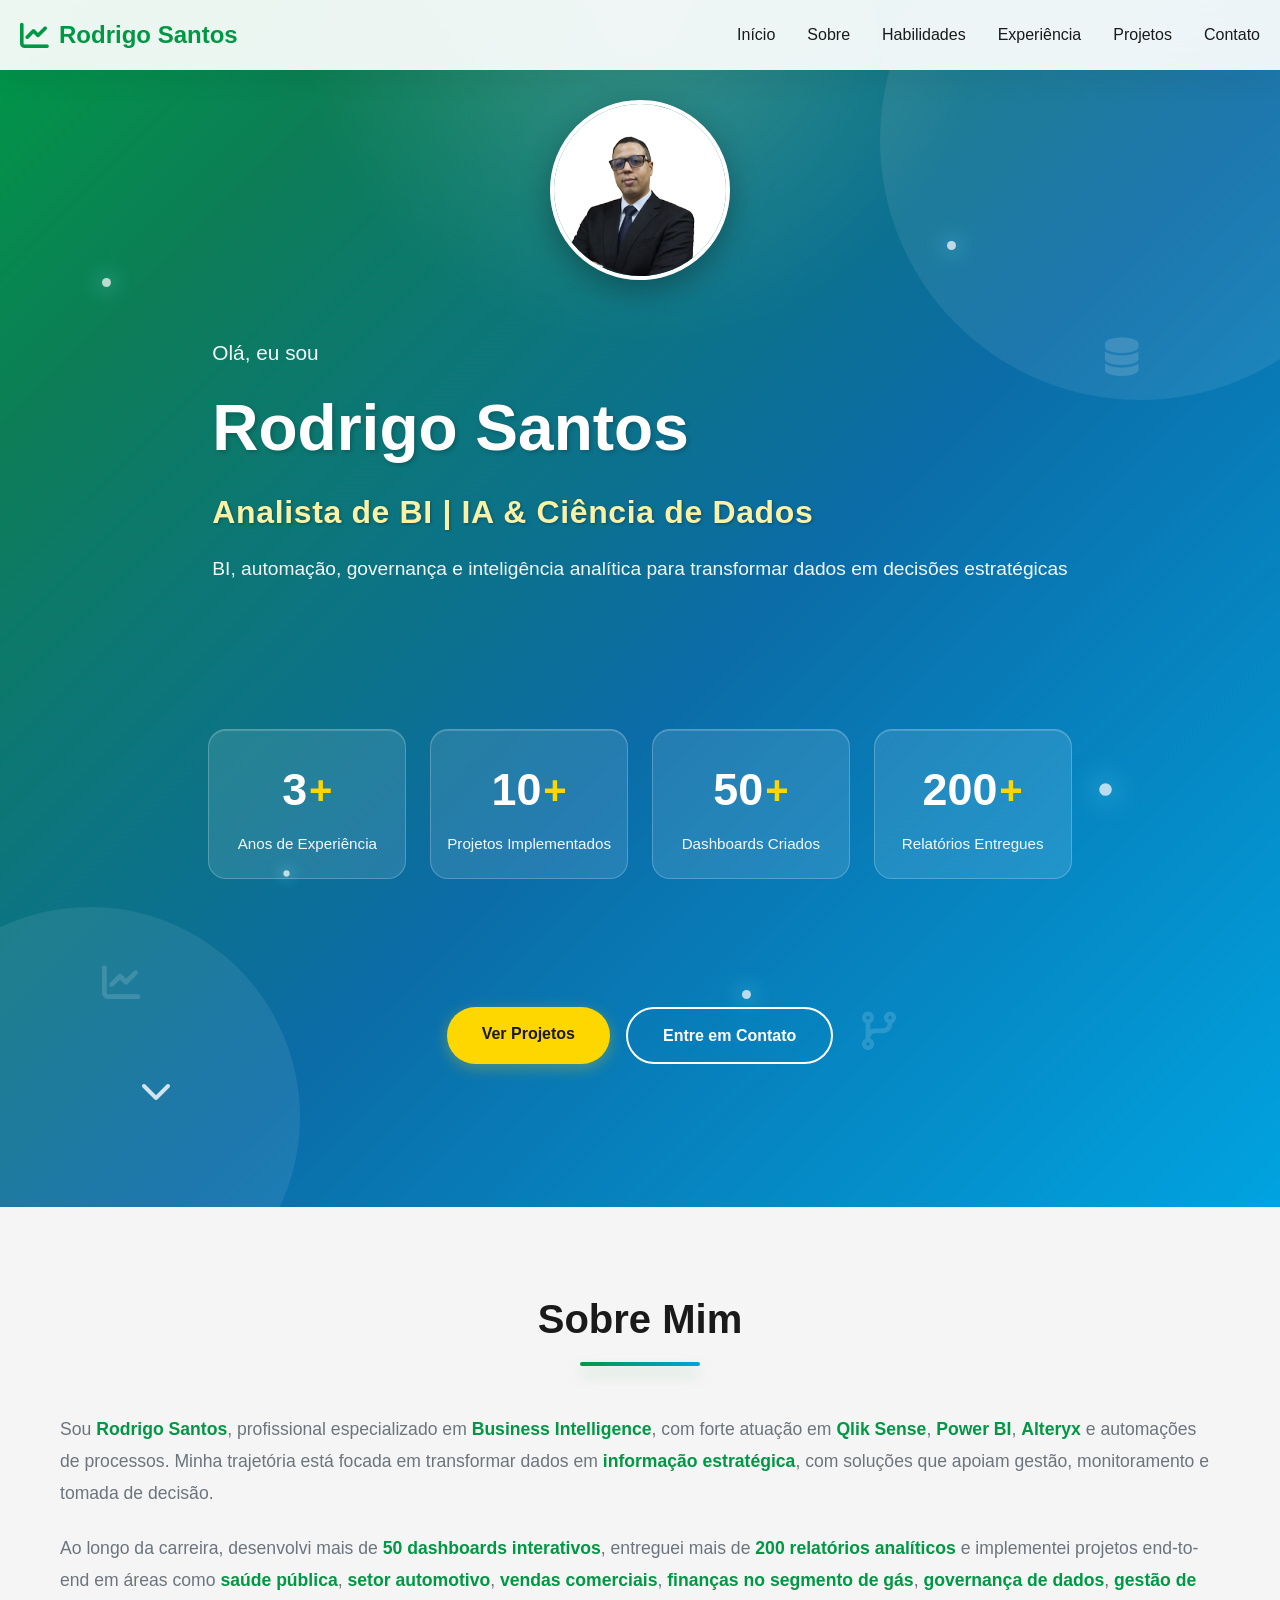
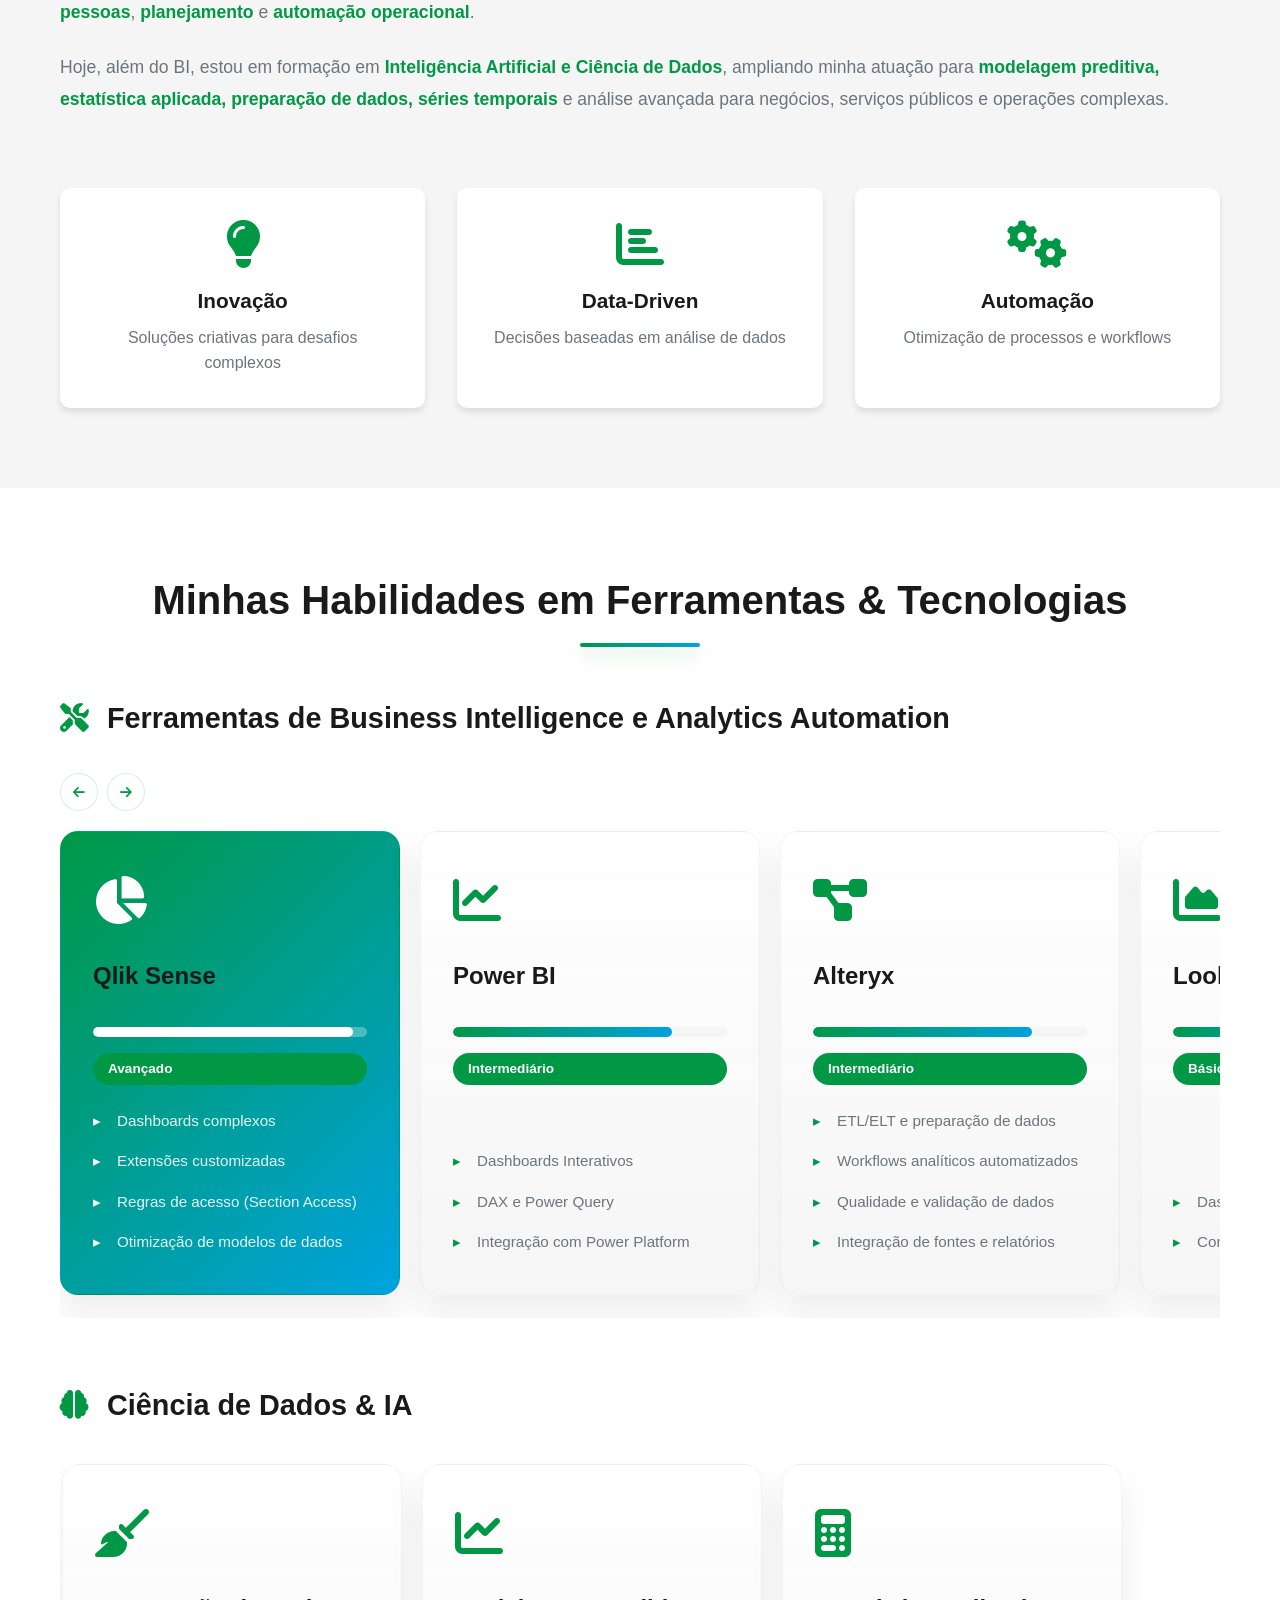
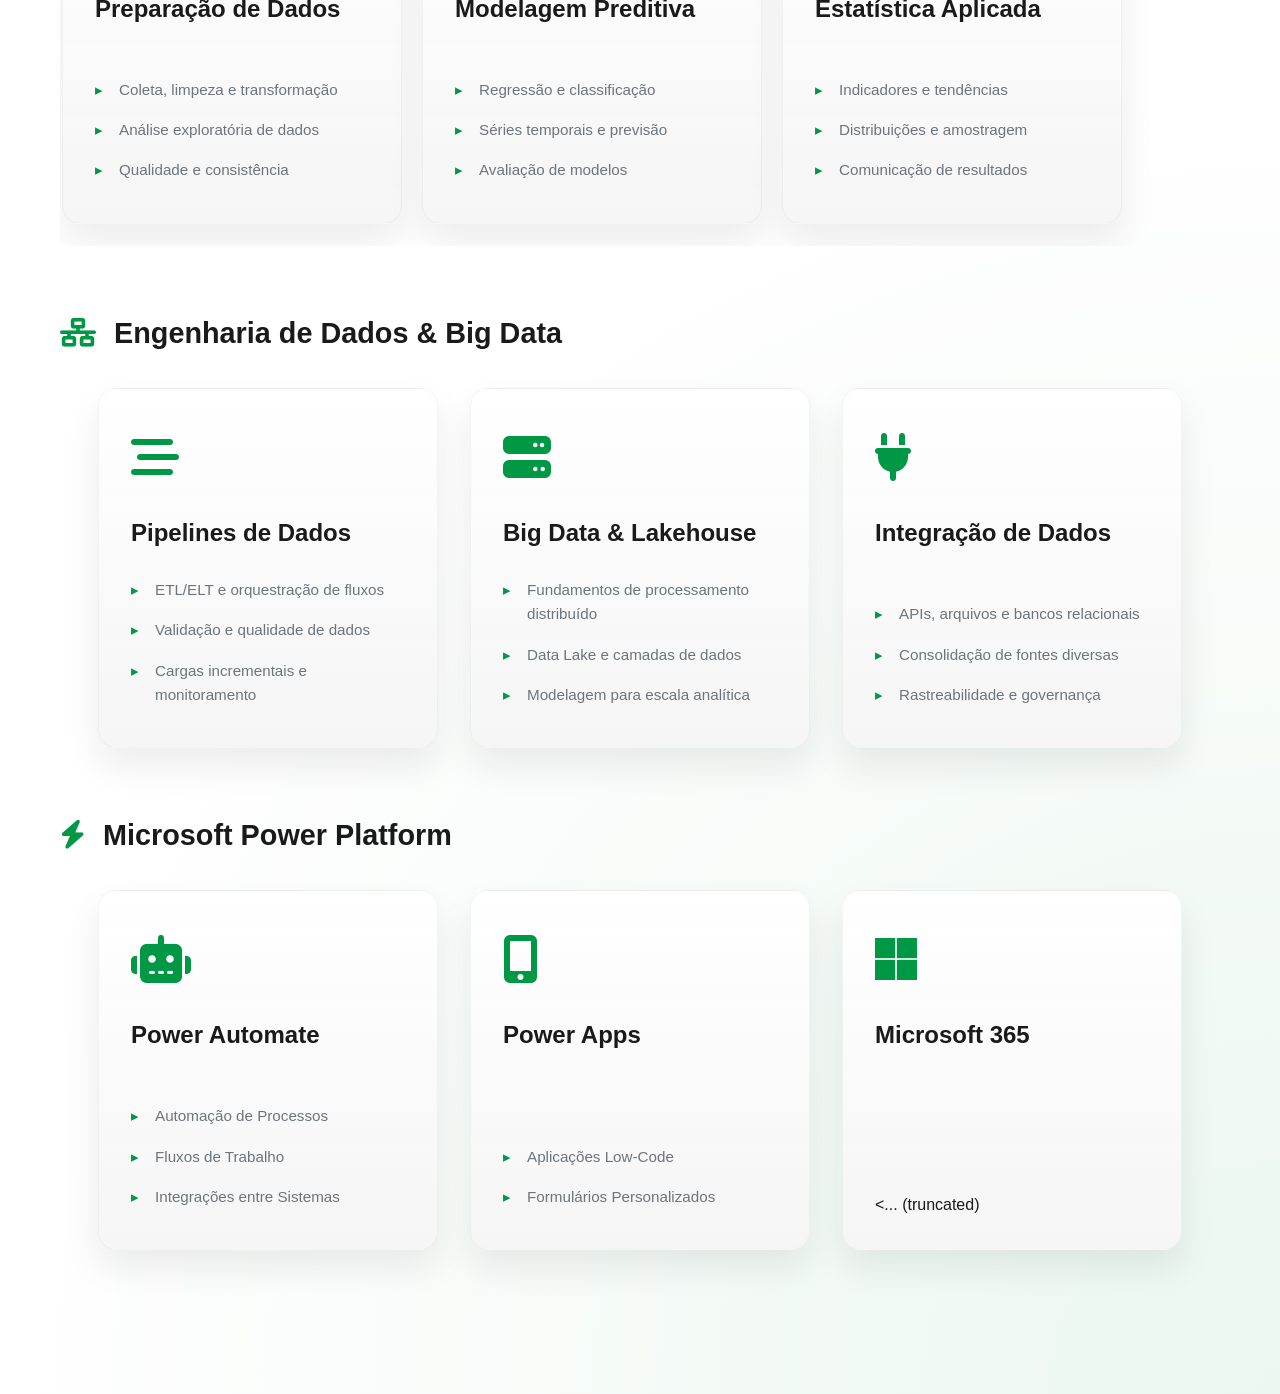
==== commit 682788f0: "fix: link RS favicon in portfolio HTML" ====
--- a/index.html
+++ b/index.html
@@ -5,6 +5,8 @@
     <meta name="viewport" content="width=device-width, initial-scale=1.0">
     <meta name="description" content="Portfolio de Rodrigo Santos - Analista de Business Intelligence, Qlik Sense, Power BI, IA e Ciência de Dados">
     <title>Rodrigo Santos | BI, IA e Ciência de Dados</title>
+    <link rel="icon" type="image/svg+xml" href="favicon.svg">
+    <link rel="shortcut icon" href="favicon.svg">
     <link rel="stylesheet" href="css/style.css">
     <link rel="stylesheet" href="https://cdnjs.cloudflare.com/ajax/libs/font-awesome/6.4.0/css/all.min.css">
 </head>
@@ -292,559 +294,11 @@
                     <div class="skill-card">
                         <div class="skill-icon"><i class="fab fa-microsoft"></i></div>
                         <h4>Microsoft 365</h4>
-                        <ul class="skill-details"><li>SharePoint, Lists e Excel</li><li>Organização de dados e documentos</li><li>Integração com Power Platform</li></ul>
-                    </div>
-                </div>
-            </div>
-
-            <!-- Programação & Dados -->
-            <div class="skills-category">
-                <h3><i class="fas fa-code"></i> Programação, Dados &amp; Desenvolvimento Web</h3>
-                <div class="carousel-controls skills-carousel-controls"><div><button class="carousel-button skill-carousel-prev" aria-label="Tecnologias anteriores"><i class="fas fa-arrow-left"></i></button><button class="carousel-button skill-carousel-next" aria-label="Próximas tecnologias"><i class="fas fa-arrow-right"></i></button></div></div>
-                <div class="skills-grid skills-carousel" data-skill-carousel>
-                    <div class="skill-card">
-                        <div class="skill-icon">
-                            <i class="fab fa-python"></i>
-                        </div>
-                        <h4>Python</h4>
-                        <ul class="skill-details">
-                            <li>Pandas & NumPy</li>
-                            <li>Análise de Dados</li>
-                            <li>Automação de Scripts</li>
-                        </ul>
-                    </div>
-
-                    <div class="skill-card">
-                        <div class="skill-icon">
-                            <i class="fab fa-r-project"></i>
-                        </div>
-                        <h4>R</h4>
-                        <ul class="skill-details">
-                            <li>Análise Estatística</li>
-                            <li>Visualização de Dados</li>
-                            <li>Data Wrangling</li>
-                        </ul>
-                    </div>
-
-                    <div class="skill-card">
-                        <div class="skill-icon">
-                            <i class="fas fa-database"></i>
-                        </div>
-                        <h4>SQL</h4>
-                        <ul class="skill-details">
-                            <li>Consultas Complexas</li>
-                            <li>Otimização de Queries</li>
-                            <li>Stored Procedures</li>
-                        </ul>
-                    </div>
-                    <div class="skill-card"><div class="skill-icon"><i class="fab fa-html5"></i></div><h4>HTML &amp; CSS</h4>
-                    <ul class="skill-details"><li>Interfaces responsivas</li><li>Estrutura e estilos web</li><li>Visualização de dados</li></ul></div>
-                </div>
-            </div>
-
-            <!-- Idiomas -->
-            <div class="skills-category">
-                <h3><i class="fas fa-globe"></i> Idiomas</h3>
-                <div class="skills-grid">
-                    <div class="skill-card">
-                        <div class="skill-icon">
-                            <i class="fas fa-language"></i>
-                        </div>
-                        <h4>Inglês Técnico</h4>
-                        <ul class="skill-details">
-                            <li>Leitura de Documentação</li>
-                            <li>Comunicação Técnica</li>
-                            <li>Compreensão de Tutoriais</li>
-                        </ul>
-                    </div>
-                </div>
-            </div>
-
-            <!-- Metodologias -->
-            <div class="skills-category">
-                <h3><i class="fas fa-tasks"></i> Metodologias e Práticas de Entrega</h3>
-                <div class="methodology-grid">
-                    <div class="method-card">
-                        <i class="fas fa-sync-alt"></i>
-                        <h4>Scrum</h4>
-                        <p>Organização de entregas iterativas, alinhamento com áreas de negócio e evolução contínua da solução.</p><ul class="method-details"><li>Sprints e priorização</li><li>Ritos de acompanhamento</li><li>Melhoria contínua</li></ul>
-                    </div>
-                    <div class="method-card">
-                        <i class="fas fa-bullseye"></i>
-                        <h4>OKR</h4>
-                        <p>Conexão entre objetivos estratégicos, indicadores mensuráveis e acompanhamento de resultados.</p><ul class="method-details"><li>Metas orientadas a dados</li><li>Indicadores de resultado</li><li>Foco e transparência</li></ul>
-                    </div>
-                    <div class="method-card">
-                        <i class="fas fa-users"></i>
-                        <h4>Agile</h4>
-                        <p>Forma de trabalho colaborativa para entregar valor com rapidez e adaptar-se às mudanças.</p><ul class="method-details"><li>Feedback frequente</li><li>Entrega incremental</li><li>Comunicação entre áreas</li></ul>
+                        <ul class="skill-details"><... (truncated)</ul>
                     </div>
                 </div>
             </div>
         </div>
     </section>
-
-    <!-- Experiência -->
-    <section id="experiencia" class="experiencia">
-        <div class="container">
-            <h2 class="section-title">Experiência</h2>
-            <div class="experiencia-wrapper">
-                <!-- Experiência Profissional -->
-                <div class="experiencia-coluna">
-                    <div class="profissional-container">
-                        <button id="btnCurriculo" class="btn-curriculum-ext" title="Baixar ou visualizar currículo">
-                            <i class="fas fa-file-pdf"></i>
-                        </button>
-                        <div class="profissional-content">
-                            <h3 class="experiencia-subtitle">Profissional</h3>
-                            <div class="timeline">
-                                <div class="timeline-item">
-                                    <div class="timeline-content">
-                                        <span class="timeline-date"><span id="yearsExp3">3</span>+ Anos de Experiência</span>
-                                        <p class="experience-intro">
-                                            Experiência consolidada em grandes empresas dos nichos <strong>público e privado</strong>, desenvolvendo soluções analíticas estratégicas.
-                                        </p>
-                                        <ul class="experience-list">
-                                            <li>
-                                                <i class="fas fa-check-circle"></i>
-                                                Desenvolvimento e manutenção de <strong><span id="dashboardsCount3">50</span>+ dashboards interativos</strong> em Qlik Sense
-                                            </li>
-                                            <li>
-                                                <i class="fas fa-check-circle"></i>
-                                                Entrega de <strong><span id="reportsCount3">200</span>+ relatórios analíticos</strong> para diferentes áreas de negócio
-                                            </li>
-                                            <li>
-                                                <i class="fas fa-check-circle"></i>
-                                                Implementação completa de <strong><span id="projectsCount3">10</span>+ projetos de BI</strong> end-to-end
-                                            </li>
-                                            <li>
-                                                <i class="fas fa-check-circle"></i>
-                                                Criação de <strong>extensão customizada</strong> para Qlik Sense
-                                            </li>
-                                            <li>
-                                                <i class="fas fa-check-circle"></i>
-                                                Desenvolvimento de <strong>aplicações em Mashup</strong> para integração de dados
-                                            </li>
-                                            <li>
-                                                <i class="fas fa-check-circle"></i>
-                                                Configuração de <strong>regras de acesso (Section Access)</strong> em ambientes corporativos
-                                            </li>
-                                            <li>
-                                                <i class="fas fa-check-circle"></i>
-                                                Desenvolvimento de <strong>fluxos automatizados</strong> com Power Automate
-                                            </li>
-                                            <li>
-                                                <i class="fas fa-check-circle"></i>
-                                                Modelagem e otimização de <strong>data models</strong> para performance
-                                            </li>
-                                            <li>
-                                                <i class="fas fa-check-circle"></i>
-                                                Implementação de processos <strong>ETL</strong> com Alteryx
-                                            </li>
-                                        </ul>
-                                    </div>
-                                </div>
-                            </div>
-                        </div>
-                    </div>
-                </div>
-
-                <!-- Experiência Acadêmica -->
-                <div class="experiencia-coluna">
-                    <h3 class="experiencia-subtitle">Acadêmica</h3>
-                    <div class="academia-container">
-                        <div class="academia-section">
-                            <h3>Especialização</h3>
-                            <ul class="experience-list">
-                                <li>
-                                    <i class="fas fa-check-circle"></i>
-                                    <strong>Inteligência Artificial e Ciência de Dados</strong> <span style="color:#7aa3ff; font-size:0.85rem;">(em andamento)</span>
-                                </li>
-                                <li>
-                                    <i class="fas fa-check-circle"></i>
-                                    <strong>Gestão em BI</strong>
-                                </li>
-                            </ul>
-                        </div>
-
-                        <div class="academia-section">
-                            <h3>Formação Superior</h3>
-                            <ul class="experience-list">
-                                <li>
-                                    <i class="fas fa-check-circle"></i>
-                                    <strong>Análise e Desenvolvimento de Sistemas</strong>
-                                </li>
-                                <li>
-                                    <i class="fas fa-check-circle"></i>
-                                    <strong>Sistemas para Internet</strong>
-                                </li>
-                            </ul>
-                        </div>
-
-                        <div class="academia-section">
-                            <h3>Certificações</h3>
-                            <ul class="experience-list">
-                                <li>
-                                    <i class="fas fa-check-circle"></i>
-                                    <strong>Power BI para Ciência de Dados</strong>
-                                </li>
-                                <li>
-                                    <i class="fas fa-check-circle"></i>
-                                    <strong>Ciência de Dados 3.0</strong>
-                                </li>
-                                <li>
-                                    <i class="fas fa-check-circle"></i>
-                                    <strong>Scrum Foundation Professional Certification</strong>
-                                </li>
-                                <li>
-                                    <i class="fas fa-check-circle"></i>
-                                    <strong>Fundamentos de Governança de TI</strong>
-                                </li>
-                            </ul>
-                        </div>
-                    </div>
-                </div>
-            </div>
-        </div>
-    </section>
-
-    <!-- Projetos -->
-    <section id="projetos" class="projetos projetos-hub">
-        <div class="container">
-            <h2 class="section-title">Projetos</h2>
-            <p class="section-subtitle">Explore as frentes do portfólio. Selecione uma categoria e navegue pelos cases em destaque.</p>
-            <div class="project-tabs" role="tablist" aria-label="Categorias de projetos">
-                <button class="project-tab active" data-project-category="dashboards" role="tab" aria-selected="true"><i class="fas fa-chart-pie"></i> Dashboards</button>
-                <button class="project-tab" data-project-category="predicoes" role="tab" aria-selected="false"><i class="fas fa-brain"></i> Predições</button>
-                <button class="project-tab" data-project-category="aplicativos" role="tab" aria-selected="false"><i class="fas fa-mobile-alt"></i> Aplicativos</button>
-                <button class="project-tab" data-project-category="automacoes" role="tab" aria-selected="false"><i class="fas fa-cogs"></i> Automações</button>
-            </div>
-            <div class="project-panel active" data-project-panel="dashboards">
-                <div class="carousel-controls"><p>Dashboards em destaque</p><div><button class="carousel-button carousel-prev" aria-label="Projetos anteriores"><i class="fas fa-arrow-left"></i></button><button class="carousel-button carousel-next" aria-label="Próximos projetos"><i class="fas fa-arrow-right"></i></button></div></div>
-                <div class="project-carousel">
-                <div class="projeto-card">
-                    <div class="projeto-header">
-                        <i class="fas fa-heartbeat"></i>
-                        <h3>Carnaval</h3>
-                    </div>
-                    <p>Painel estratégico para monitoramento de atendimentos de saúde durante o carnaval, com foco em indicadores operacionais, volume de registros e suporte à decisão em saúde pública.</p>
-                    <div class="projeto-tags">
-                        <span class="tag">Qlik Sense</span>
-                        <span class="tag">Saúde</span>
-                        <span class="tag">Monitoramento</span>
-                    </div>
-                </div>
-
-                <div class="projeto-card">
-                    <div class="projeto-header">
-                        <i class="fas fa-stethoscope"></i>
-                        <h3>Tuberculose</h3>
-                    </div>
-                    <p>Dashboard para acompanhamento do cenário epidemiológico da tuberculose, incluindo indicadores de casos e ações de busca ativa para suporte operacional e gestão de saúde.</p>
-                    <div class="projeto-tags">
-                        <span class="tag">Qlik Sense</span>
-                        <span class="tag">Saúde Pública</span>
-                        <span class="tag">Busca Ativa</span>
-                    </div>
-                </div>
-
-                <div class="projeto-card">
-                    <div class="projeto-header">
-                        <i class="fas fa-heartbeat"></i>
-                        <h3>Saúde Coletiva</h3>
-                    </div>
-                    <p>Dashboard desenvolvido em Python para análise de indicadores de saúde coletiva, com foco em monitoramento epidemiológico, tendências e suporte à gestão de saúde pública.</p>
-                    <div class="projeto-tags">
-                        <span class="tag">Python</span>
-                        <span class="tag">Saúde Coletiva</span>
-                        <span class="tag">Análise de Dados</span>
-                    </div>
-                </div>
-
-                <div class="projeto-card">
-                    <div class="projeto-header">
-                        <i class="fas fa-users-cog"></i>
-                        <h3>Planejamento de Recursos para Veículos</h3>
-                    </div>
-                    <p>Dashboard de gestão de pessoas em multinacional automotiva, com análise de pessoas planejadas, alocadas e efetivas em projetos, consolidando indicadores de capacidade e demanda.</p>
-                    <div class="projeto-tags">
-                        <span class="tag">Power BI</span>
-                        <span class="tag">DAX</span>
-                        <span class="tag">Gestão de Pessoas</span>
-                    </div>
-                </div>
-
-                <div class="projeto-card">
-                    <div class="projeto-header">
-                        <i class="fas fa-chart-pie"></i>
-                        <h3>PMO da equipe de desenvolvimento de dados</h3>
-                    </div>
-                    <p>Dashboard em Tableau para acompanhamento de PMO da equipe de desenvolvimento de dados, com visão de indicadores de projetos, entregas, performance e acompanhamento estratégico.</p>
-                    <div class="projeto-tags">
-                        <span class="tag">Tableau</span>
-                        <span class="tag">PMO</span>
-                        <span class="tag">Gestão</span>
-                    </div>
-                </div>
-
-            </div>
-        </div>
-    </section>
-
-    <!-- Predições em Destaque -->
-    <template id="project-cards">
-        <div class="project-panel" data-project-panel="predicoes"><div class="carousel-controls"><p>Predições em destaque</p><div><button class="carousel-button carousel-prev" aria-label="Projetos anteriores"><i class="fas fa-arrow-left"></i></button><button class="carousel-button carousel-next" aria-label="Próximos projetos"><i class="fas fa-arrow-right"></i></button></div></div><div class="project-carousel">
-                <div class="projeto-card">
-                    <div class="projeto-header">
-                        <i class="fas fa-brain"></i>
-                        <h3>Óbitos com Predição</h3>
-                    </div>
-                    <p>Pipeline analítico em Alteryx com múltiplos campos como idade, raça/cor e sexo para prever quantidade de óbitos futuros, apoiando análise epidemiológica e tomada de decisão.</p>
-                    <div class="projeto-tags">
-                        <span class="tag">Alteryx</span>
-                        <span class="tag">Predição</span>
-                        <span class="tag">Saúde</span>
-                    </div>
-                </div>
-
-                <div class="projeto-card">
-                    <div class="projeto-header">
-                        <i class="fas fa-wallet"></i>
-                        <h3>Previsão de Gasto da Empresa</h3>
-                    </div>
-                    <p>Modelo conceitual de previsão baseado em dados financeiros do setor, voltado para estimar gastos futuros da empresa e apoiar planejamento orçamentário estratégico.</p>
-                    <div class="projeto-tags">
-                        <span class="tag">IA</span>
-                        <span class="tag">Ciência de Dados</span>
-                        <span class="tag">Financeiro</span>
-                    </div>
-                </div>
-
-                <div class="projeto-card">
-                    <div class="projeto-header">
-                        <i class="fas fa-chart-line"></i>
-                        <h3>Previsão de Valor de Ação</h3>
-                    </div>
-                    <p>Simulação de cenário para estimar o valor futuro de uma ação com base em indicadores do mercado e comportamento histórico, apoiando análise financeira e tomada de decisão.</p>
-                    <div class="projeto-tags">
-                        <span class="tag">Modelagem</span>
-                        <span class="tag">Mercado Financeiro</span>
-                        <span class="tag">Previsão</span>
-                    </div>
-                </div>
-        </div></div>
-
-    <!-- Aplicativos Desenvolvidos -->
-        <div class="project-panel" data-project-panel="aplicativos"><div class="carousel-controls"><p>Aplicativos desenvolvidos</p><div><button class="carousel-button carousel-prev" aria-label="Projetos anteriores"><i class="fas fa-arrow-left"></i></button><button class="carousel-button carousel-next" aria-label="Próximos projetos"><i class="fas fa-arrow-right"></i></button></div></div><div class="project-carousel">
-                <div class="projeto-card">
-                    <div class="projeto-header">
-                        <i class="fas fa-comments"></i>
-                        <h3>Zapflow</h3>
-                    </div>
-                    <p>Aplicativo para envio em massa de mensagens pelo WhatsApp Web a partir de planilhas, otimizando campanhas, comunicação interna e atendimento em larga escala.</p>
-                    <div class="projeto-tags">
-                        <span class="tag">Automação</span>
-                        <span class="tag">WhatsApp Web</span>
-                        <span class="tag">Excel</span>
-                    </div>
-                </div>
-
-                <div class="projeto-card">
-                    <div class="projeto-header">
-                        <i class="fas fa-clock"></i>
-                        <h3>HoraCerta</h3>
-                    </div>
-                    <p>Aplicativo de controle de banco de horas com simulação e consulta local, facilitando gestão de jornada, produtividade e acompanhamento de apontamentos.</p>
-                    <div class="projeto-tags">
-                        <span class="tag">Gestão</span>
-                        <span class="tag">Banco de Horas</span>
-                        <span class="tag">Produtividade</span>
-                    </div>
-                </div>
-                <div class="projeto-card">
-                    <div class="projeto-header"><i class="fas fa-clipboard-check"></i><h3>FlowProject</h3></div>
-                    <p>Aplicativo para gerenciar projetos de BI, análise, ciência de dados e programação, centralizando demandas, status e prioridades.</p>
-                    <div class="projeto-tags"><span class="tag">Power Apps</span><span class="tag">Projetos</span><span class="tag">Workflow</span></div>
-                </div>
-        </div></div>
-
-    <!-- Automações Desenvolvidas -->
-        <div class="project-panel" data-project-panel="automacoes"><div class="carousel-controls"><p>Automações desenvolvidas</p><div><button class="carousel-button carousel-prev" aria-label="Projetos anteriores"><i class="fas fa-arrow-left"></i></button><button class="carousel-button carousel-next" aria-label="Próximos projetos"><i class="fas fa-arrow-right"></i></button></div></div><div class="project-carousel">
-                <div class="projeto-card">
-                    <div class="projeto-header">
-                        <i class="fas fa-cogs"></i>
-                        <h3>Governança de Acesso com Power Platform</h3>
-                    </div>
-                    <p>Estrutura de governança de acessos e perfis de usuários, em que toda a visualização e o gerenciamento é realizado no <strong>Power Apps</strong>, com fluxo de controle e integração ao Power BI.</p>
-                    <div class="projeto-tags">
-                        <span class="tag">Power Apps</span>
-                        <span class="tag">Power Automate</span>
-                        <span class="tag">Microsoft Lists</span>
-                    </div>
-                </div>
-
-                <div class="projeto-card">
-                    <div class="projeto-header">
-                        <i class="fas fa-file-alt"></i>
-                        <h3>Preenchimento de Formulários em Massa</h3>
-                    </div>
-                    <p>Automação que lê os dados de uma planilha, captura linha por linha, preenche um formulário online campo a campo, submete o formulário, atualiza a página e segue para a próxima linha.</p>
-                    <div class="projeto-tags">
-                        <span class="tag">Automação</span>
-                        <span class="tag">Planilha</span>
-                        <span class="tag">Formulário Online</span>
-                    </div>
-                </div>
-
-                <div class="projeto-card">
-                    <div class="projeto-header">
-                        <i class="fas fa-envelope"></i>
-                        <h3>Disparo de E-mails em Massa</h3>
-                    </div>
-                    <p>Fluxo automatizado para envio de e-mails em massa a partir de planilhas, com padronização de mensagens, maior agilidade e redução de esforço manual na comunicação.</p>
-                    <div class="projeto-tags">
-                        <span class="tag">Comunicação</span>
-                        <span class="tag">E-mail</span>
-                        <span class="tag">Planilha</span>
-                    </div>
-                </div>
-        </div></div>
-    </template>
-
-    <!-- Contato -->
-    <section id="contato" class="contato">
-        <div class="container">
-            <h2 class="section-title">Entre em Contato</h2>
-            <div class="contato-content">
-                <p class="contato-subtitle">
-                    Estou disponível para colaborar em projetos de BI, governança de dados, automação e IA aplicada. Vamos conversar!
-                </p>
-                <div class="contato-links">
-                    <a href="https://wa.me/5571982664135?text=Olá%20Rodrigo!%20Vi%20seu%20portfólio%20de%20Business%20Intelligence%20e%20gostaria%20de%20conversar%20sobre%20projetos%20de%20BI.%20Você%20tem%20disponibilidade?" target="_blank" rel="noopener noreferrer" class="contato-btn whatsapp-btn">
-                        <i class="fab fa-whatsapp"></i>
-                        WhatsApp
-                    </a>
-                    <a href="https://linkedin.com/in/digostts" target="_blank" rel="noopener noreferrer" class="contato-btn">
-                        <i class="fab fa-linkedin"></i>
-                        LinkedIn
-                    </a>
-                    <a href="https://github.com/digostts" target="_blank" rel="noopener noreferrer" class="contato-btn">
-                        <i class="fab fa-github"></i>
-                        GitHub
-                    </a>
-                    <a href="mailto:rodrigobas.1993@gmail.com" class="contato-btn">
-                        <i class="fas fa-envelope"></i>
-                        E-mail
-                    </a>
-                </div>
-            </div>
-        </div>
-    </section>
-
-    <!-- Modal para Imagens dos Projetos -->
-    <div id="imageModal" class="modal">
-        <div class="modal-content">
-            <div class="modal-header">
-                <h2 id="modalTitle">Projeto</h2>
-                <button class="close-modal" onclick="closeImageModal()">
-                    <i class="fas fa-times"></i>
-                </button>
-            </div>
-            <div class="modal-body">
-                <button class="modal-nav modal-prev" onclick="previousImage()">
-                    <i class="fas fa-chevron-left"></i>
-                </button>
-                <img id="modalImage" src="" alt="Imagem do projeto" class="modal-image">
-                <button class="modal-nav modal-next" onclick="nextImage()">
-                    <i class="fas fa-chevron-right"></i>
-                </button>
-            </div>
-        </div>
-    </div>
-
-    <!-- Botão Voltar ao Topo -->
-    <button id="backToTop" class="back-to-top" title="Voltar ao topo">
-        <i class="fas fa-arrow-up"></i>
-    </button>
-
-    <!-- Footer -->
-    <footer class="footer">
-        <div class="container">
-            <p>&copy; 2026 - Portfolio de BI, IA e Ciência de Dados | Rodrigo Santos</p>
-            <p>Transformando dados em decisões estratégicas com tecnologia, análise e visão de negócio</p>
-        </div>
-    </footer>
-
-    <script>
-        // Automação incremental de valores baseada em data
-        function calculateMetrics() {
-            const startDate = new Date(2023, 0, 1); // 01/01/2023
-            const today = new Date();
-            const years = today.getFullYear() - startDate.getFullYear();
-            
-            // Calcula com base 0 em 2023
-            const yearsExp = 0 + years;
-            const projects = 0 + (years * 5);
-            const dashboards = (0 + (years * 10)) + 20;
-            const reports = (0 + (years * 50)) + 50;
-            
-            return { yearsExp, projects, dashboards, reports };
-        }
-        
-        function updateMetrics() {
-            const metrics = calculateMetrics();
-            
-            // Atualizar anos de experiência
-            if (document.getElementById('yearsExp')) {
-                document.getElementById('yearsExp').textContent = metrics.yearsExp;
-            }
-            if (document.getElementById('yearsExp2')) {
-                document.getElementById('yearsExp2').textContent = metrics.yearsExp;
-            }
-            if (document.getElementById('yearsExp3')) {
-                document.getElementById('yearsExp3').textContent = metrics.yearsExp;
-            }
-            
-            // Atualizar projetos
-            if (document.getElementById('projectsCount')) {
-                document.getElementById('projectsCount').textContent = metrics.projects;
-            }
-            if (document.getElementById('projectsCount3')) {
-                document.getElementById('projectsCount3').textContent = metrics.projects;
-            }
-            
-            // Atualizar dashboards
-            if (document.getElementById('dashboardsCount')) {
-                document.getElementById('dashboardsCount').textContent = metrics.dashboards;
-            }
-            if (document.getElementById('dashboardsCount2')) {
-                document.getElementById('dashboardsCount2').textContent = metrics.dashboards;
-            }
-            if (document.getElementById('dashboardsCount3')) {
-                document.getElementById('dashboardsCount3').textContent = metrics.dashboards;
-            }
-            
-            // Atualizar relatórios
-            if (document.getElementById('reportsCount')) {
-                document.getElementById('reportsCount').textContent = metrics.reports;
-            }
-            if (document.getElementById('reportsCount2')) {
-                document.getElementById('reportsCount2').textContent = metrics.reports;
-            }
-            if (document.getElementById('reportsCount3')) {
-                document.getElementById('reportsCount3').textContent = metrics.reports;
-            }
-        }
-        
-        // Executar quando a página carregar
-        if (document.readyState === 'loading') {
-            document.addEventListener('DOMContentLoaded', updateMetrics);
-        } else {
-            updateMetrics();
-        }
-    </script>
-    <script src="js/project-data.js"></script>
-    <script src="js/script.js"></script>
-    <script src="js/projects.js"></script>
 </body>
 </html>
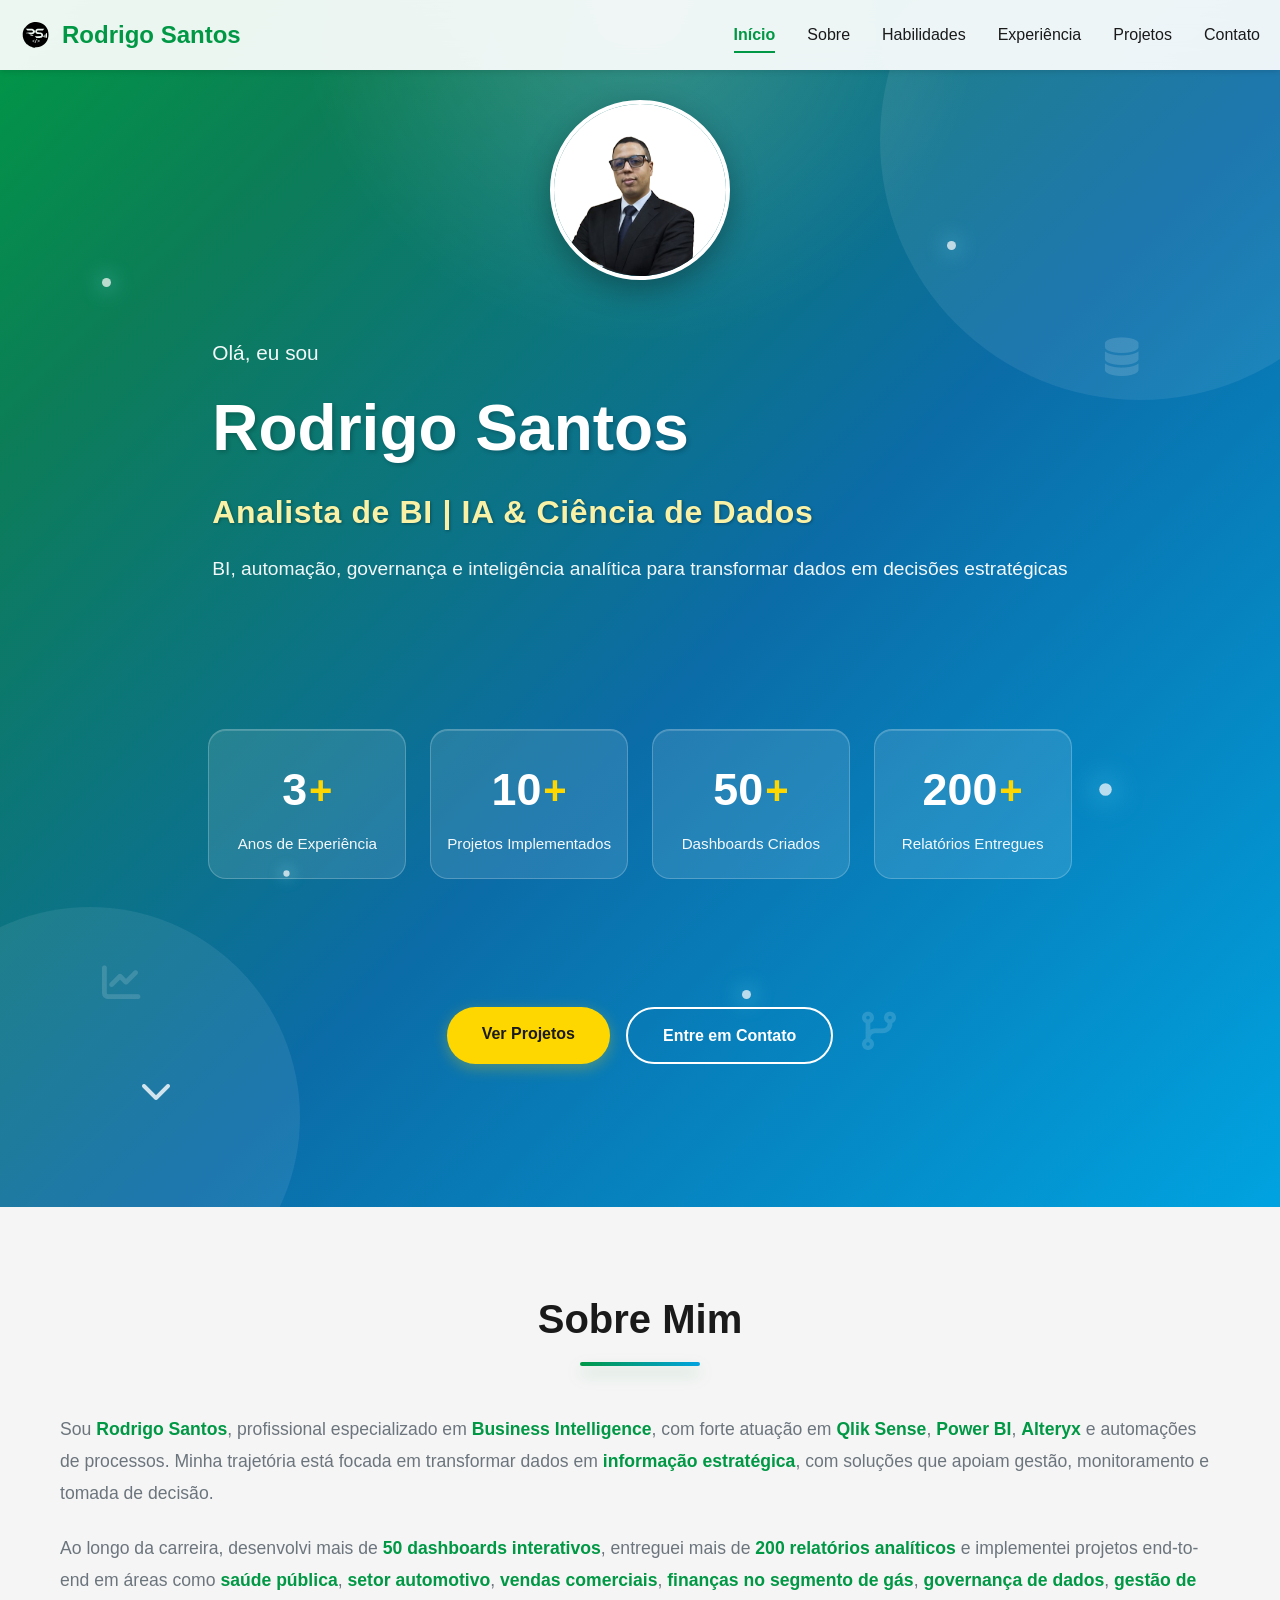
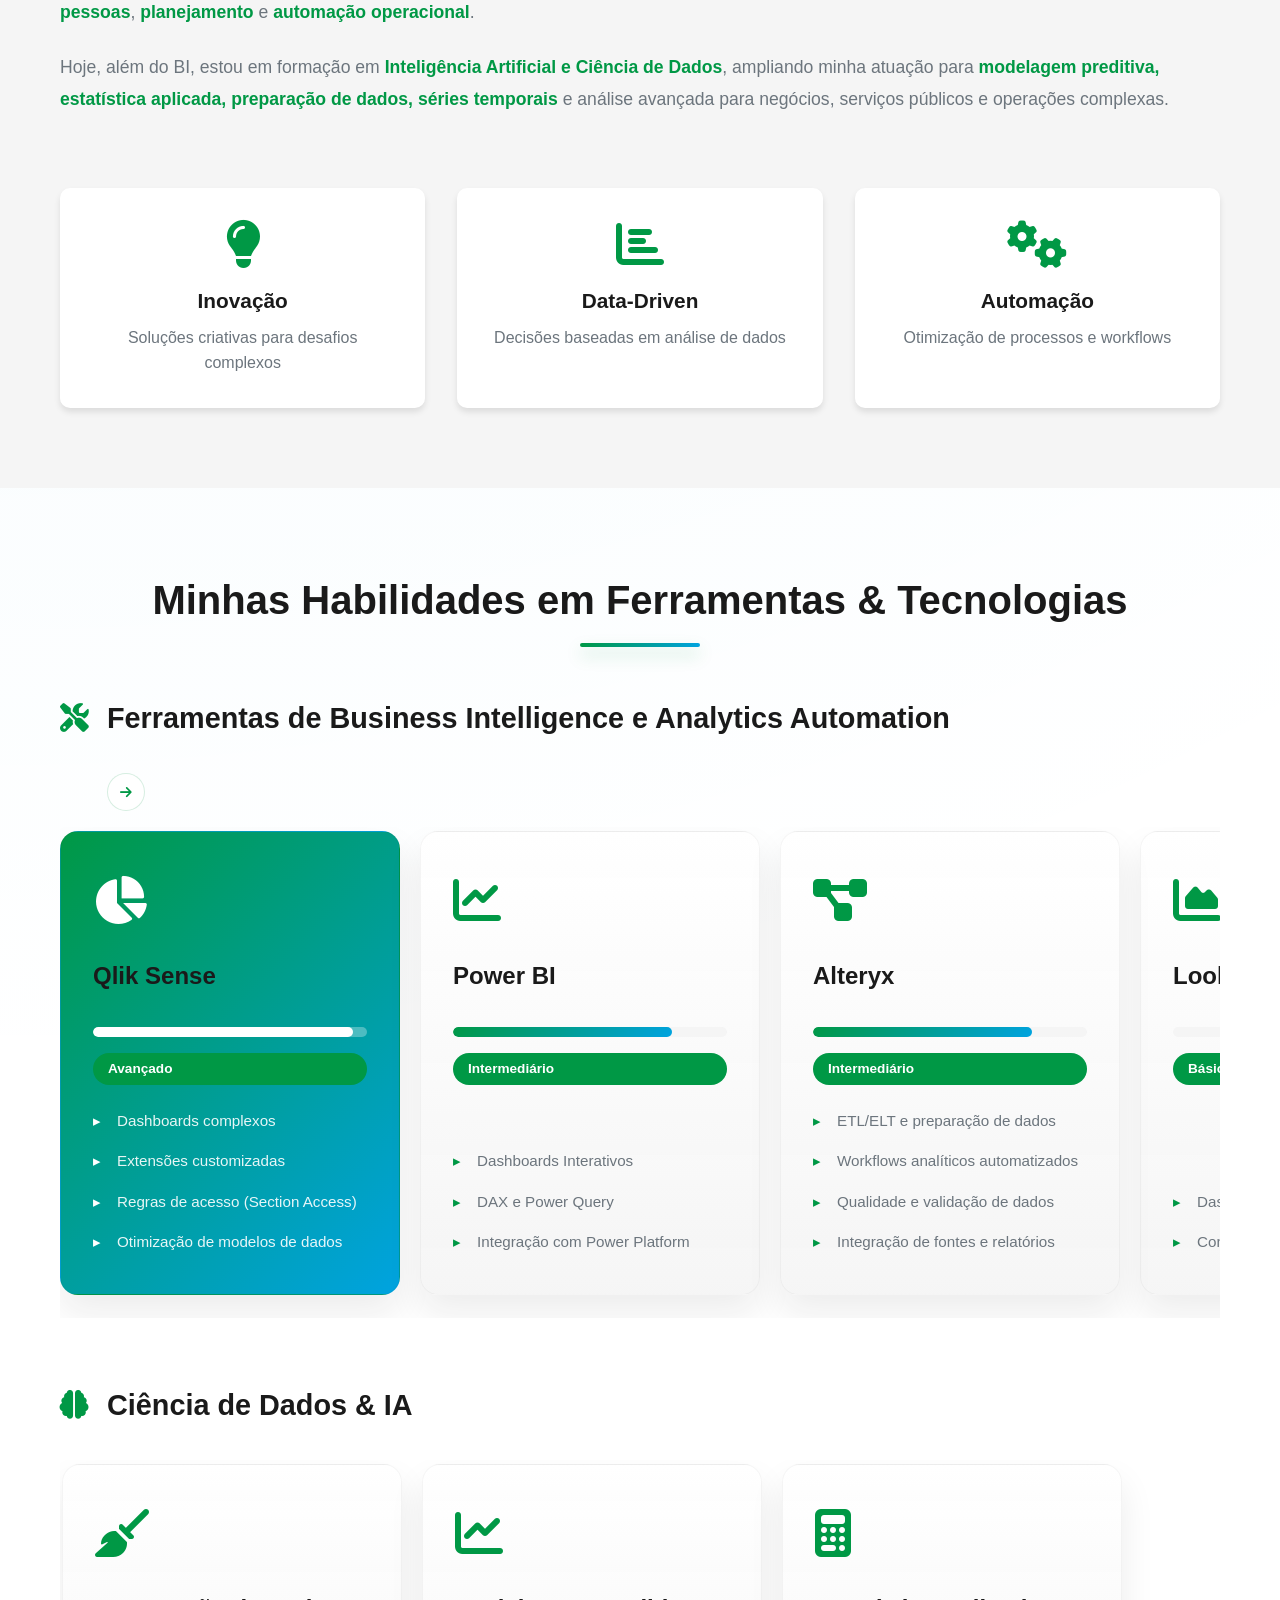
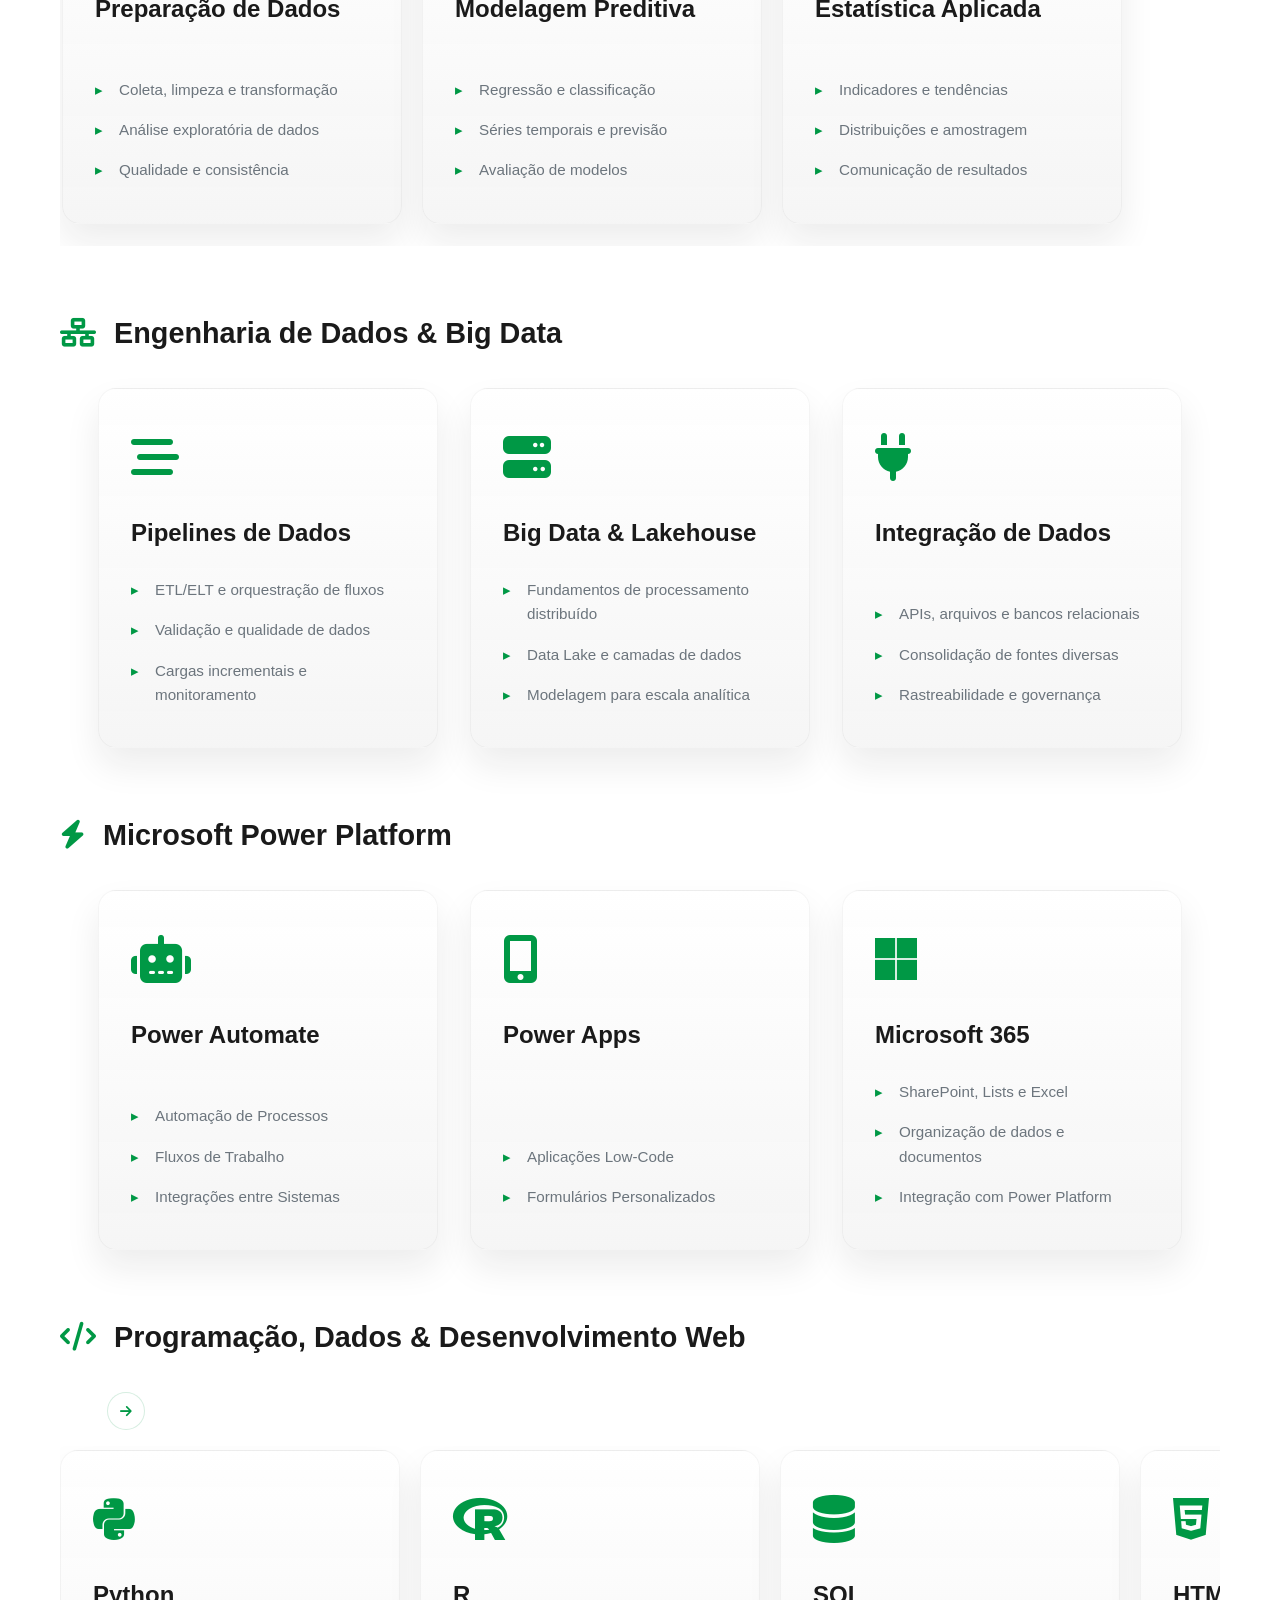
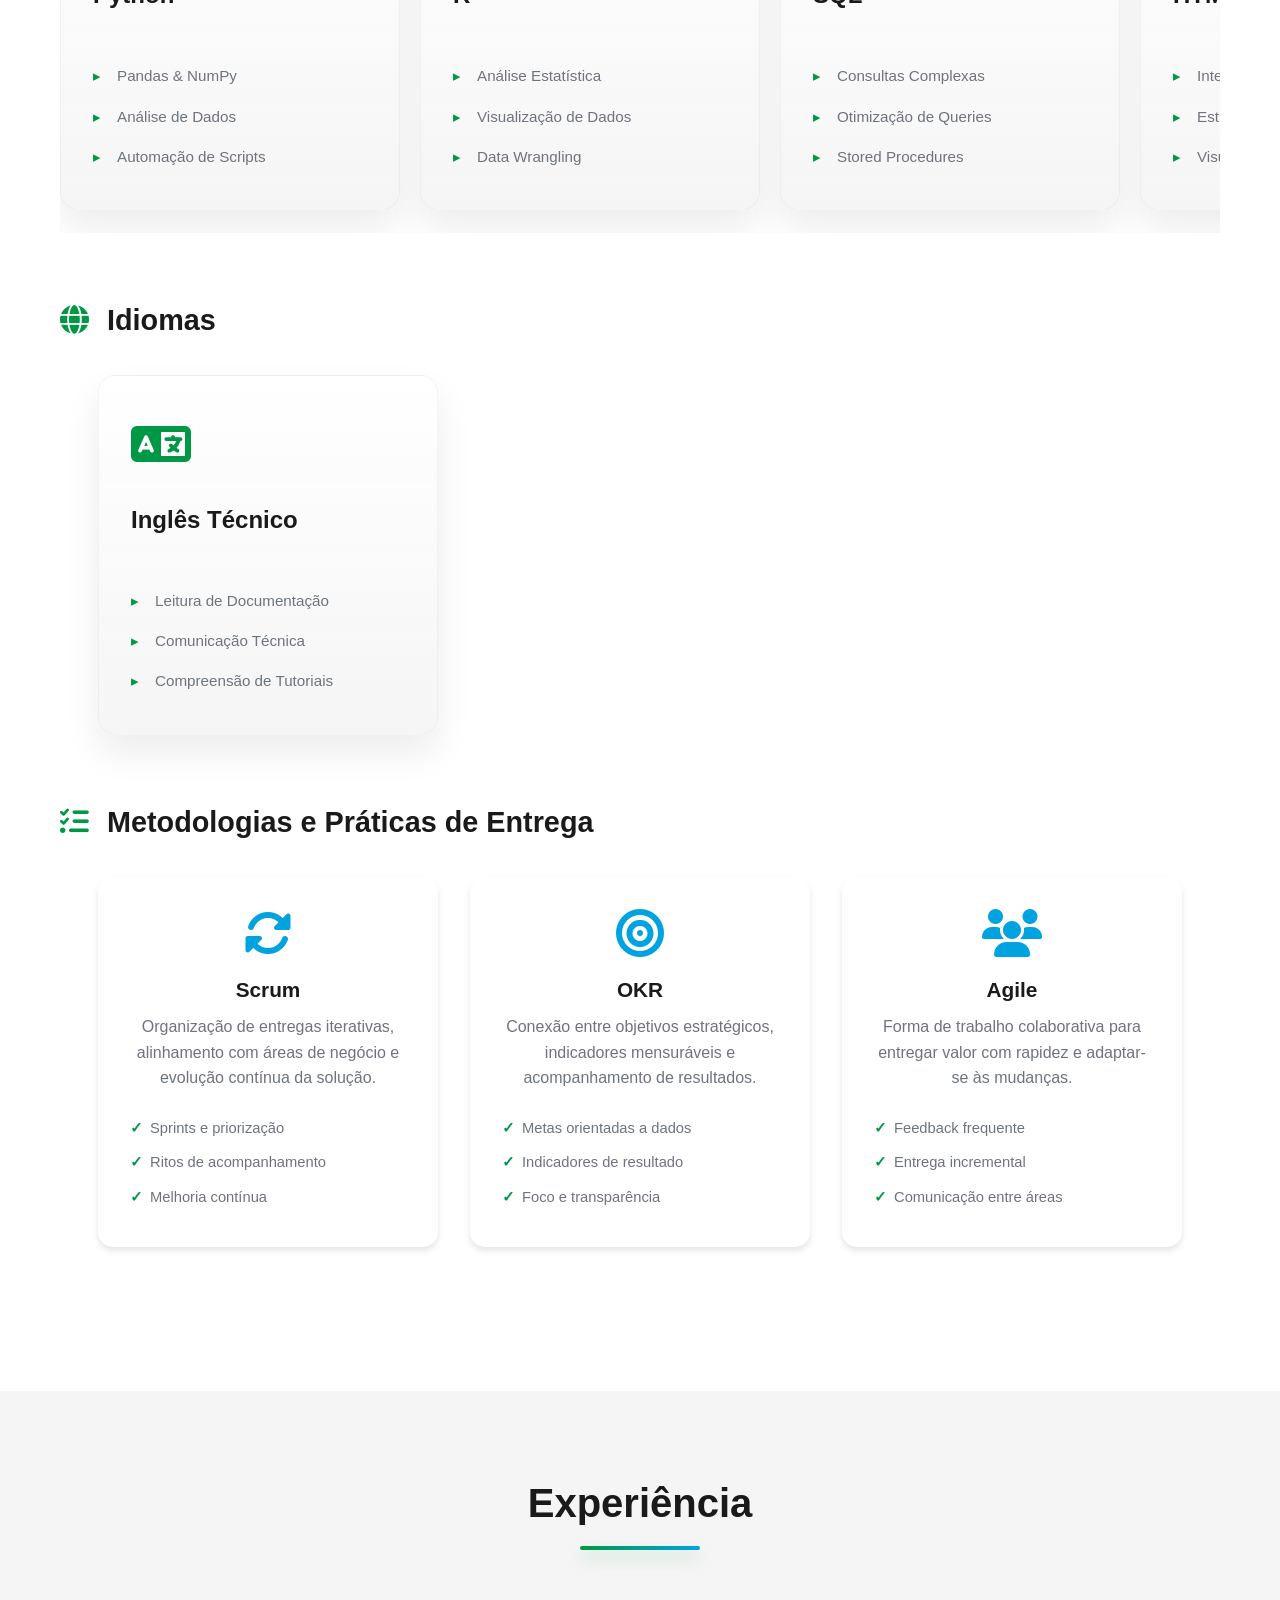
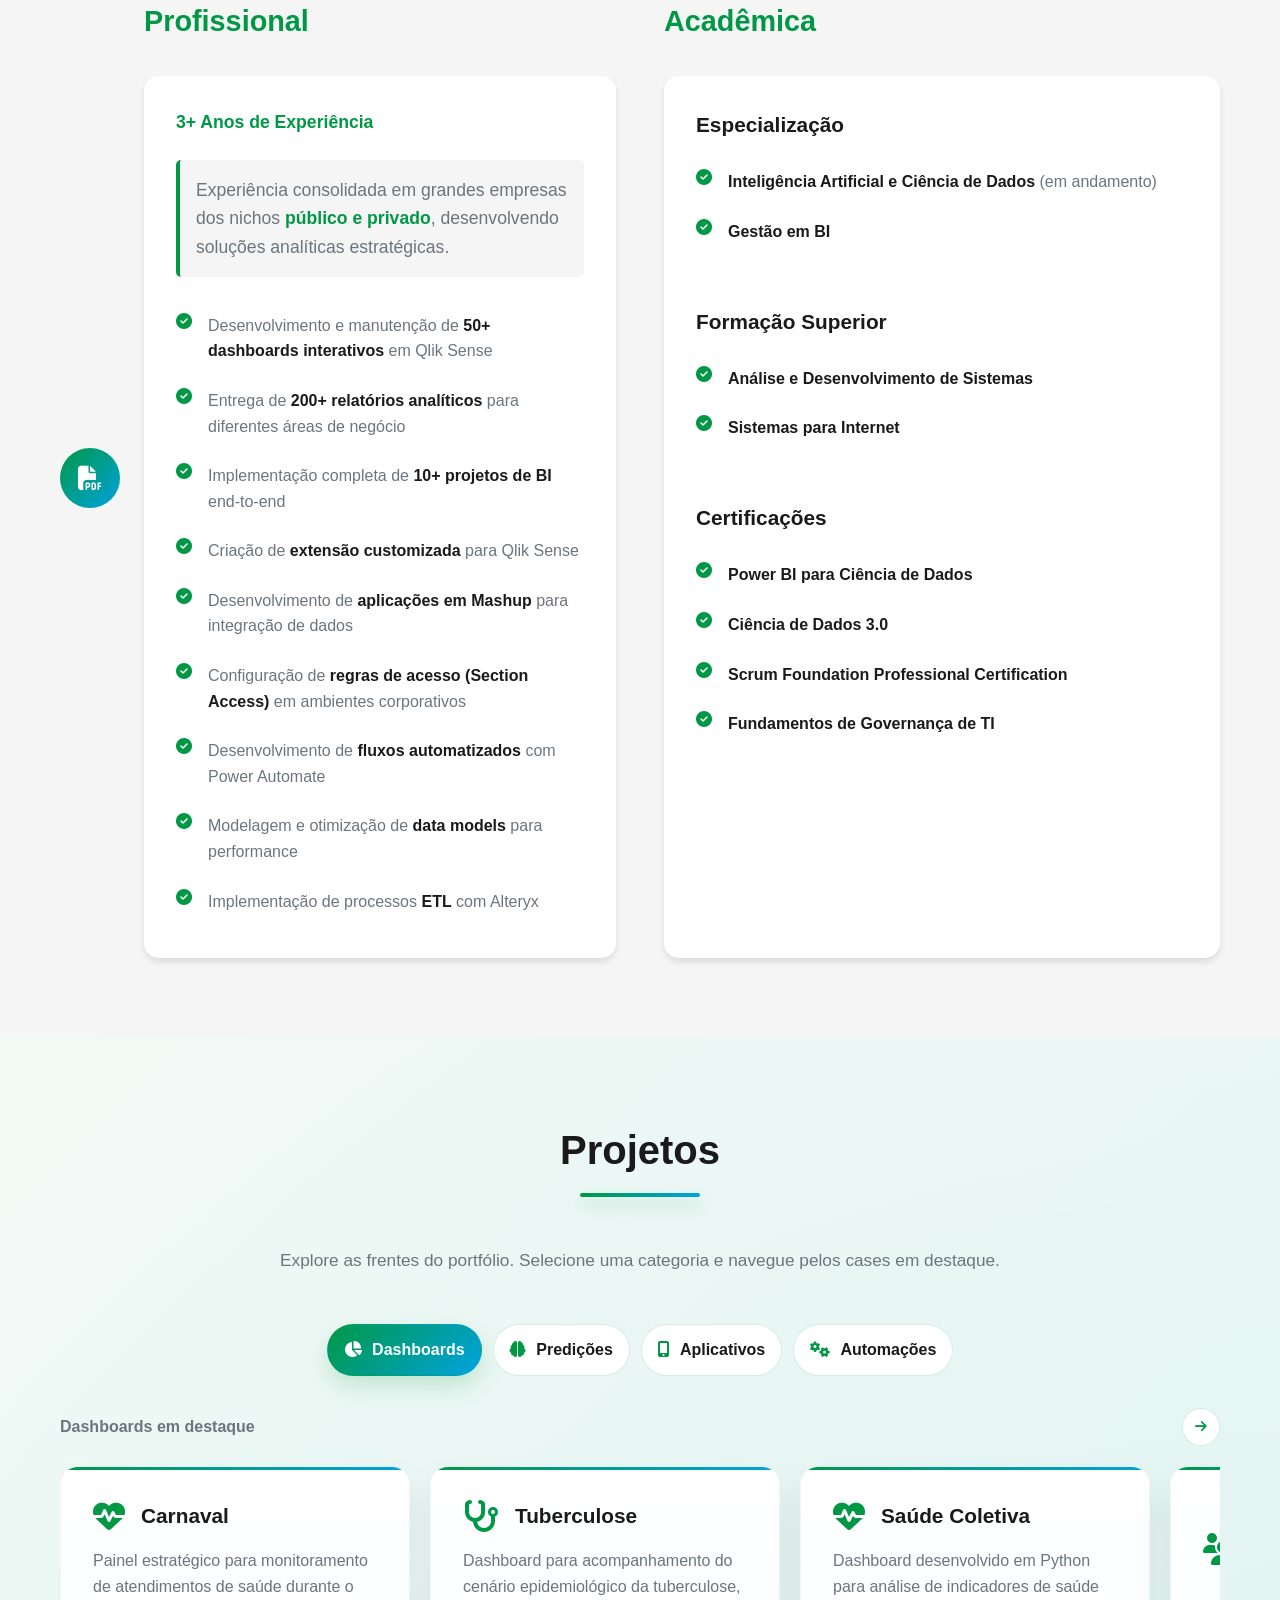
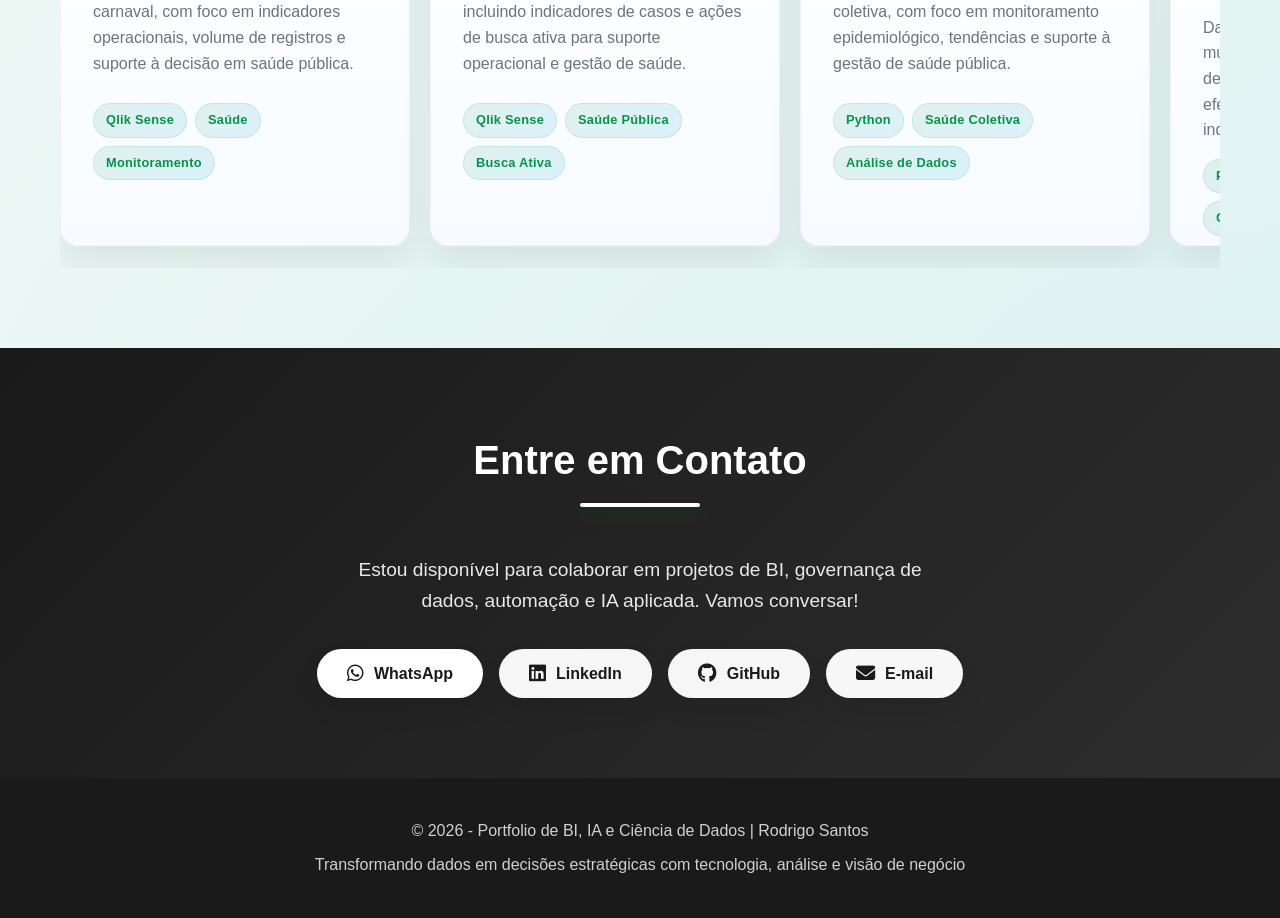
==== commit ee37878e: "Rollback + Update" ====
--- a/index.html
+++ b/index.html
@@ -27,7 +27,7 @@
         <nav class="navbar">
             <div class="container">
                 <div class="logo">
-                    <i class="fas fa-chart-line"></i>
+                    <img src="favicon.svg" alt="" class="logo-icon">
                     <span>Rodrigo Santos</span>
                 </div>
                 <ul id="menu-principal" class="nav-menu">
@@ -294,11 +294,35 @@
                     <div class="skill-card">
                         <div class="skill-icon"><i class="fab fa-microsoft"></i></div>
                         <h4>Microsoft 365</h4>
-                        <ul class="skill-details"><... (truncated)</ul>
-                    </div>
-                </div>
-            </div>
+                        <ul class="skill-details"><li>SharePoint, Lists e Excel</li><li>Organização de dados e documentos</li><li>Integração com Power Platform</li></ul>
+                    </div>
+                </div>
+            </div>
+            <div class="skills-category">
+                <h3><i class="fas fa-code"></i> Programação, Dados &amp; Desenvolvimento Web</h3>
+                <div class="carousel-controls skills-carousel-controls"><div><button class="carousel-button skill-carousel-prev" aria-label="Tecnologias anteriores"><i class="fas fa-arrow-left"></i></button><button class="carousel-button skill-carousel-next" aria-label="Próximas tecnologias"><i class="fas fa-arrow-right"></i></button></div></div>
+                <div class="skills-grid skills-carousel" data-skill-carousel>
+                    <div class="skill-card"><div class="skill-icon"><i class="fab fa-python"></i></div><h4>Python</h4><ul class="skill-details"><li>Pandas &amp; NumPy</li><li>Análise de Dados</li><li>Automação de Scripts</li></ul></div>
+                    <div class="skill-card"><div class="skill-icon"><i class="fab fa-r-project"></i></div><h4>R</h4><ul class="skill-details"><li>Análise Estatística</li><li>Visualização de Dados</li><li>Data Wrangling</li></ul></div>
+                    <div class="skill-card"><div class="skill-icon"><i class="fas fa-database"></i></div><h4>SQL</h4><ul class="skill-details"><li>Consultas Complexas</li><li>Otimização de Queries</li><li>Stored Procedures</li></ul></div>
+                    <div class="skill-card"><div class="skill-icon"><i class="fab fa-html5"></i></div><h4>HTML &amp; CSS</h4><ul class="skill-details"><li>Interfaces responsivas</li><li>Estrutura e estilos web</li><li>Visualização de dados</li></ul></div>
+                </div>
+            </div>
+            <div class="skills-category"><h3><i class="fas fa-globe"></i> Idiomas</h3><div class="skills-grid"><div class="skill-card"><div class="skill-icon"><i class="fas fa-language"></i></div><h4>Inglês Técnico</h4><ul class="skill-details"><li>Leitura de Documentação</li><li>Comunicação Técnica</li><li>Compreensão de Tutoriais</li></ul></div></div></div>
+            <div class="skills-category"><h3><i class="fas fa-tasks"></i> Metodologias e Práticas de Entrega</h3><div class="methodology-grid"><div class="method-card"><i class="fas fa-sync-alt"></i><h4>Scrum</h4><p>Organização de entregas iterativas, alinhamento com áreas de negócio e evolução contínua da solução.</p><ul class="method-details"><li>Sprints e priorização</li><li>Ritos de acompanhamento</li><li>Melhoria contínua</li></ul></div><div class="method-card"><i class="fas fa-bullseye"></i><h4>OKR</h4><p>Conexão entre objetivos estratégicos, indicadores mensuráveis e acompanhamento de resultados.</p><ul class="method-details"><li>Metas orientadas a dados</li><li>Indicadores de resultado</li><li>Foco e transparência</li></ul></div><div class="method-card"><i class="fas fa-users"></i><h4>Agile</h4><p>Forma de trabalho colaborativa para entregar valor com rapidez e adaptar-se às mudanças.</p><ul class="method-details"><li>Feedback frequente</li><li>Entrega incremental</li><li>Comunicação entre áreas</li></ul></div></div></div>
         </div>
     </section>
+
+    <section id="experiencia" class="experiencia"><div class="container"><h2 class="section-title">Experiência</h2><div class="experiencia-wrapper"><div class="experiencia-coluna"><div class="profissional-container"><button id="btnCurriculo" class="btn-curriculum-ext" title="Baixar ou visualizar currículo"><i class="fas fa-file-pdf"></i></button><div class="profissional-content"><h3 class="experiencia-subtitle">Profissional</h3><div class="timeline"><div class="timeline-item"><div class="timeline-content"><span class="timeline-date"><span id="yearsExp3">3</span>+ Anos de Experiência</span><p class="experience-intro">Experiência consolidada em grandes empresas dos nichos <strong>público e privado</strong>, desenvolvendo soluções analíticas estratégicas.</p><ul class="experience-list"><li><i class="fas fa-check-circle"></i> Desenvolvimento e manutenção de <strong><span id="dashboardsCount3">50</span>+ dashboards interativos</strong> em Qlik Sense</li><li><i class="fas fa-check-circle"></i> Entrega de <strong><span id="reportsCount3">200</span>+ relatórios analíticos</strong> para diferentes áreas de negócio</li><li><i class="fas fa-check-circle"></i> Implementação completa de <strong><span id="projectsCount3">10</span>+ projetos de BI</strong> end-to-end</li><li><i class="fas fa-check-circle"></i> Criação de <strong>extensão customizada</strong> para Qlik Sense</li><li><i class="fas fa-check-circle"></i> Desenvolvimento de <strong>aplicações em Mashup</strong> para integração de dados</li><li><i class="fas fa-check-circle"></i> Configuração de <strong>regras de acesso (Section Access)</strong> em ambientes corporativos</li><li><i class="fas fa-check-circle"></i> Desenvolvimento de <strong>fluxos automatizados</strong> com Power Automate</li><li><i class="fas fa-check-circle"></i> Modelagem e otimização de <strong>data models</strong> para performance</li><li><i class="fas fa-check-circle"></i> Implementação de processos <strong>ETL</strong> com Alteryx</li></ul></div></div></div></div></div></div><div class="experiencia-coluna"><h3 class="experiencia-subtitle">Acadêmica</h3><div class="academia-container"><div class="academia-section"><h3>Especialização</h3><ul class="experience-list"><li><i class="fas fa-check-circle"></i><strong>Inteligência Artificial e Ciência de Dados</strong> <span>(em andamento)</span></li><li><i class="fas fa-check-circle"></i><strong>Gestão em BI</strong></li></ul></div><div class="academia-section"><h3>Formação Superior</h3><ul class="experience-list"><li><i class="fas fa-check-circle"></i><strong>Análise e Desenvolvimento de Sistemas</strong></li><li><i class="fas fa-check-circle"></i><strong>Sistemas para Internet</strong></li></ul></div><div class="academia-section"><h3>Certificações</h3><ul class="experience-list"><li><i class="fas fa-check-circle"></i><strong>Power BI para Ciência de Dados</strong></li><li><i class="fas fa-check-circle"></i><strong>Ciência de Dados 3.0</strong></li><li><i class="fas fa-check-circle"></i><strong>Scrum Foundation Professional Certification</strong></li><li><i class="fas fa-check-circle"></i><strong>Fundamentos de Governança de TI</strong></li></ul></div></div></div></div></div></section>
+
+    <section id="projetos" class="projetos projetos-hub"><div class="container"><h2 class="section-title">Projetos</h2><p class="section-subtitle">Explore as frentes do portfólio. Selecione uma categoria e navegue pelos cases em destaque.</p><div class="project-tabs" role="tablist" aria-label="Categorias de projetos"><button class="project-tab active" data-project-category="dashboards" role="tab" aria-selected="true"><i class="fas fa-chart-pie"></i> Dashboards</button><button class="project-tab" data-project-category="predicoes" role="tab" aria-selected="false"><i class="fas fa-brain"></i> Predições</button><button class="project-tab" data-project-category="aplicativos" role="tab" aria-selected="false"><i class="fas fa-mobile-alt"></i> Aplicativos</button><button class="project-tab" data-project-category="automacoes" role="tab" aria-selected="false"><i class="fas fa-cogs"></i> Automações</button></div><div class="project-panel active" data-project-panel="dashboards"><div class="carousel-controls"><p>Dashboards em destaque</p><div><button class="carousel-button carousel-prev" aria-label="Projetos anteriores"><i class="fas fa-arrow-left"></i></button><button class="carousel-button carousel-next" aria-label="Próximos projetos"><i class="fas fa-arrow-right"></i></button></div></div><div class="project-carousel"><div class="projeto-card"><div class="projeto-header"><i class="fas fa-heartbeat"></i><h3>Carnaval</h3></div><p>Painel estratégico para monitoramento de atendimentos de saúde durante o carnaval, com foco em indicadores operacionais, volume de registros e suporte à decisão em saúde pública.</p><div class="projeto-tags"><span class="tag">Qlik Sense</span><span class="tag">Saúde</span><span class="tag">Monitoramento</span></div></div><div class="projeto-card"><div class="projeto-header"><i class="fas fa-stethoscope"></i><h3>Tuberculose</h3></div><p>Dashboard para acompanhamento do cenário epidemiológico da tuberculose, incluindo indicadores de casos e ações de busca ativa para suporte operacional e gestão de saúde.</p><div class="projeto-tags"><span class="tag">Qlik Sense</span><span class="tag">Saúde Pública</span><span class="tag">Busca Ativa</span></div></div><div class="projeto-card"><div class="projeto-header"><i class="fas fa-heartbeat"></i><h3>Saúde Coletiva</h3></div><p>Dashboard desenvolvido em Python para análise de indicadores de saúde coletiva, com foco em monitoramento epidemiológico, tendências e suporte à gestão de saúde pública.</p><div class="projeto-tags"><span class="tag">Python</span><span class="tag">Saúde Coletiva</span><span class="tag">Análise de Dados</span></div></div><div class="projeto-card"><div class="projeto-header"><i class="fas fa-users-cog"></i><h3>Planejamento de Recursos para Veículos</h3></div><p>Dashboard de gestão de pessoas em multinacional automotiva, com análise de pessoas planejadas, alocadas e efetivas em projetos, consolidando indicadores de capacidade e demanda.</p><div class="projeto-tags"><span class="tag">Power BI</span><span class="tag">DAX</span><span class="tag">Gestão de Pessoas</span></div></div><div class="projeto-card"><div class="projeto-header"><i class="fas fa-chart-pie"></i><h3>PMO da equipe de desenvolvimento de dados</h3></div><p>Dashboard em Tableau para acompanhamento de PMO da equipe de desenvolvimento de dados, com visão de indicadores de projetos, entregas, performance e acompanhamento estratégico.</p><div class="projeto-tags"><span class="tag">Tableau</span><span class="tag">PMO</span><span class="tag">Gestão</span></div></div></div></div></div></section>
+
+    <template id="project-cards"><div class="project-panel" data-project-panel="predicoes"><div class="carousel-controls"><p>Predições em destaque</p><div><button class="carousel-button carousel-prev" aria-label="Projetos anteriores"><i class="fas fa-arrow-left"></i></button><button class="carousel-button carousel-next" aria-label="Próximos projetos"><i class="fas fa-arrow-right"></i></button></div></div><div class="project-carousel"><div class="projeto-card"><div class="projeto-header"><i class="fas fa-brain"></i><h3>Óbitos com Predição</h3></div><p>Pipeline analítico em Alteryx para prever tendências de óbitos e apoiar decisões em saúde.</p><div class="projeto-tags"><span class="tag">Alteryx</span><span class="tag">Predição</span><span class="tag">Saúde</span></div></div><div class="projeto-card"><div class="projeto-header"><i class="fas fa-wallet"></i><h3>Previsão de Gasto da Empresa</h3></div><p>Modelo conceitual para estimar gastos futuros e apoiar o planejamento orçamentário.</p><div class="projeto-tags"><span class="tag">IA</span><span class="tag">Ciência de Dados</span><span class="tag">Financeiro</span></div></div><div class="projeto-card"><div class="projeto-header"><i class="fas fa-chart-line"></i><h3>Previsão de Valor de Ação</h3></div><p>Simulação de cenários para analisar tendências e comportamento de ativos.</p><div class="projeto-tags"><span class="tag">Modelagem</span><span class="tag">Mercado Financeiro</span><span class="tag">Previsão</span></div></div></div></div><div class="project-panel" data-project-panel="aplicativos"><div class="carousel-controls"><p>Aplicativos desenvolvidos</p><div><button class="carousel-button carousel-prev" aria-label="Projetos anteriores"><i class="fas fa-arrow-left"></i></button><button class="carousel-button carousel-next" aria-label="Próximos projetos"><i class="fas fa-arrow-right"></i></button></div></div><div class="project-carousel"><div class="projeto-card"><div class="projeto-header"><i class="fas fa-comments"></i><h3>Zapflow</h3></div><p>Aplicativo para comunicação em escala pelo WhatsApp Web a partir de planilhas.</p><div class="projeto-tags"><span class="tag">Automação</span><span class="tag">WhatsApp Web</span><span class="tag">Excel</span></div></div><div class="projeto-card"><div class="projeto-header"><i class="fas fa-clock"></i><h3>HoraCerta</h3></div><p>Aplicativo para consulta e acompanhamento de banco de horas.</p><div class="projeto-tags"><span class="tag">Gestão</span><span class="tag">Banco de Horas</span><span class="tag">Produtividade</span></div></div><div class="projeto-card"><div class="projeto-header"><i class="fas fa-clipboard-check"></i><h3>FlowProject</h3></div><p>Aplicativo para gerenciar projetos de BI, dados e programação.</p><div class="projeto-tags"><span class="tag">Power Apps</span><span class="tag">Projetos</span><span class="tag">Workflow</span></div></div></div></div><div class="project-panel" data-project-panel="automacoes"><div class="carousel-controls"><p>Automações desenvolvidas</p><div><button class="carousel-button carousel-prev" aria-label="Projetos anteriores"><i class="fas fa-arrow-left"></i></button><button class="carousel-button carousel-next" aria-label="Próximos projetos"><i class="fas fa-arrow-right"></i></button></div></div><div class="project-carousel"><div class="projeto-card"><div class="projeto-header"><i class="fas fa-cogs"></i><h3>Governança de Acesso com Power Platform</h3></div><p>Governança de acessos e perfis integrada ao ecossistema Microsoft.</p><div class="projeto-tags"><span class="tag">Power Apps</span><span class="tag">Power Automate</span><span class="tag">Microsoft Lists</span></div></div><div class="projeto-card"><div class="projeto-header"><i class="fas fa-file-alt"></i><h3>Preenchimento de Formulários em Massa</h3></div><p>Automação para preencher e submeter formulários a partir de dados estruturados.</p><div class="projeto-tags"><span class="tag">Automação</span><span class="tag">Planilha</span><span class="tag">Formulário Online</span></div></div><div class="projeto-card"><div class="projeto-header"><i class="fas fa-envelope"></i><h3>Disparo de E-mails em Massa</h3></div><p>Automação de comunicações recorrentes com personalização a partir de planilhas.</p><div class="projeto-tags"><span class="tag">Comunicação</span><span class="tag">E-mail</span><span class="tag">Planilha</span></div></div></div></div></template>
+
+    <section id="contato" class="contato"><div class="container"><h2 class="section-title">Entre em Contato</h2><div class="contato-content"><p class="contato-subtitle">Estou disponível para colaborar em projetos de BI, governança de dados, automação e IA aplicada. Vamos conversar!</p><div class="contato-links"><a href="https://wa.me/5571982664135" target="_blank" rel="noopener noreferrer" class="contato-btn whatsapp-btn"><i class="fab fa-whatsapp"></i> WhatsApp</a><a href="https://linkedin.com/in/digostts" target="_blank" rel="noopener noreferrer" class="contato-btn"><i class="fab fa-linkedin"></i> LinkedIn</a><a href="https://github.com/digostts" target="_blank" rel="noopener noreferrer" class="contato-btn"><i class="fab fa-github"></i> GitHub</a><a href="mailto:rodrigobas.1993@gmail.com" class="contato-btn"><i class="fas fa-envelope"></i> E-mail</a></div></div></div></section>
+    <div id="imageModal" class="modal"><div class="modal-content"><div class="modal-header"><h2 id="modalTitle">Projeto</h2><button class="close-modal" onclick="closeImageModal()"><i class="fas fa-times"></i></button></div><div class="modal-body"><button class="modal-nav modal-prev" onclick="previousImage()"><i class="fas fa-chevron-left"></i></button><img id="modalImage" src="" alt="Imagem do projeto" class="modal-image"><button class="modal-nav modal-next" onclick="nextImage()"><i class="fas fa-chevron-right"></i></button></div></div></div>
+    <button id="backToTop" class="back-to-top" title="Voltar ao topo"><i class="fas fa-arrow-up"></i></button>
+    <footer class="footer"><div class="container"><p>&copy; 2026 - Portfolio de BI, IA e Ciência de Dados | Rodrigo Santos</p><p>Transformando dados em decisões estratégicas com tecnologia, análise e visão de negócio</p></div></footer>
+    <script src="js/project-data.js"></script><script src="js/script.js"></script><script src="js/projects.js"></script>
 </body>
 </html>
--- a/css/style.css
+++ b/css/style.css
@@ -86,8 +86,11 @@
     color: var(--primary-color);
 }
 
-.logo i {
-    font-size: 1.8rem;
+.logo-icon {
+    width: 32px;
+    height: 32px;
+    flex: 0 0 32px;
+    display: block;
 }
 
 .nav-menu {
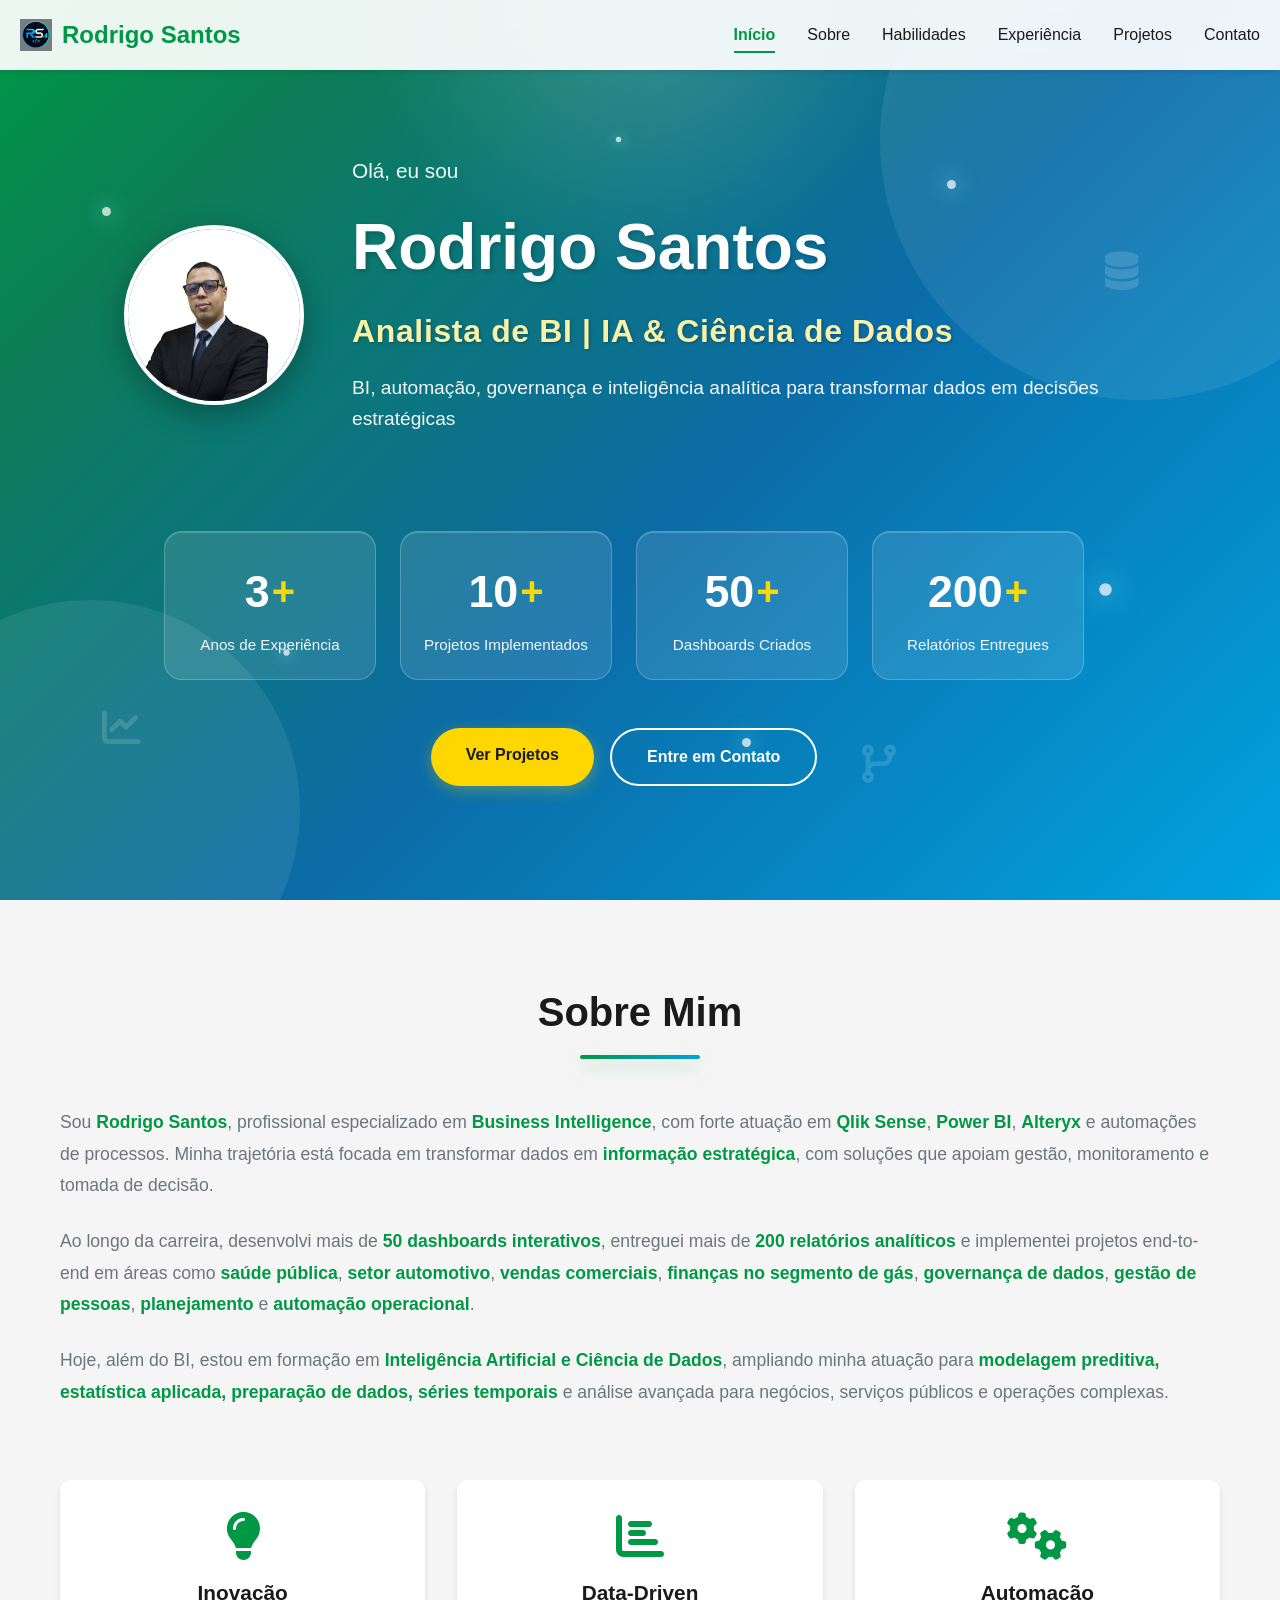
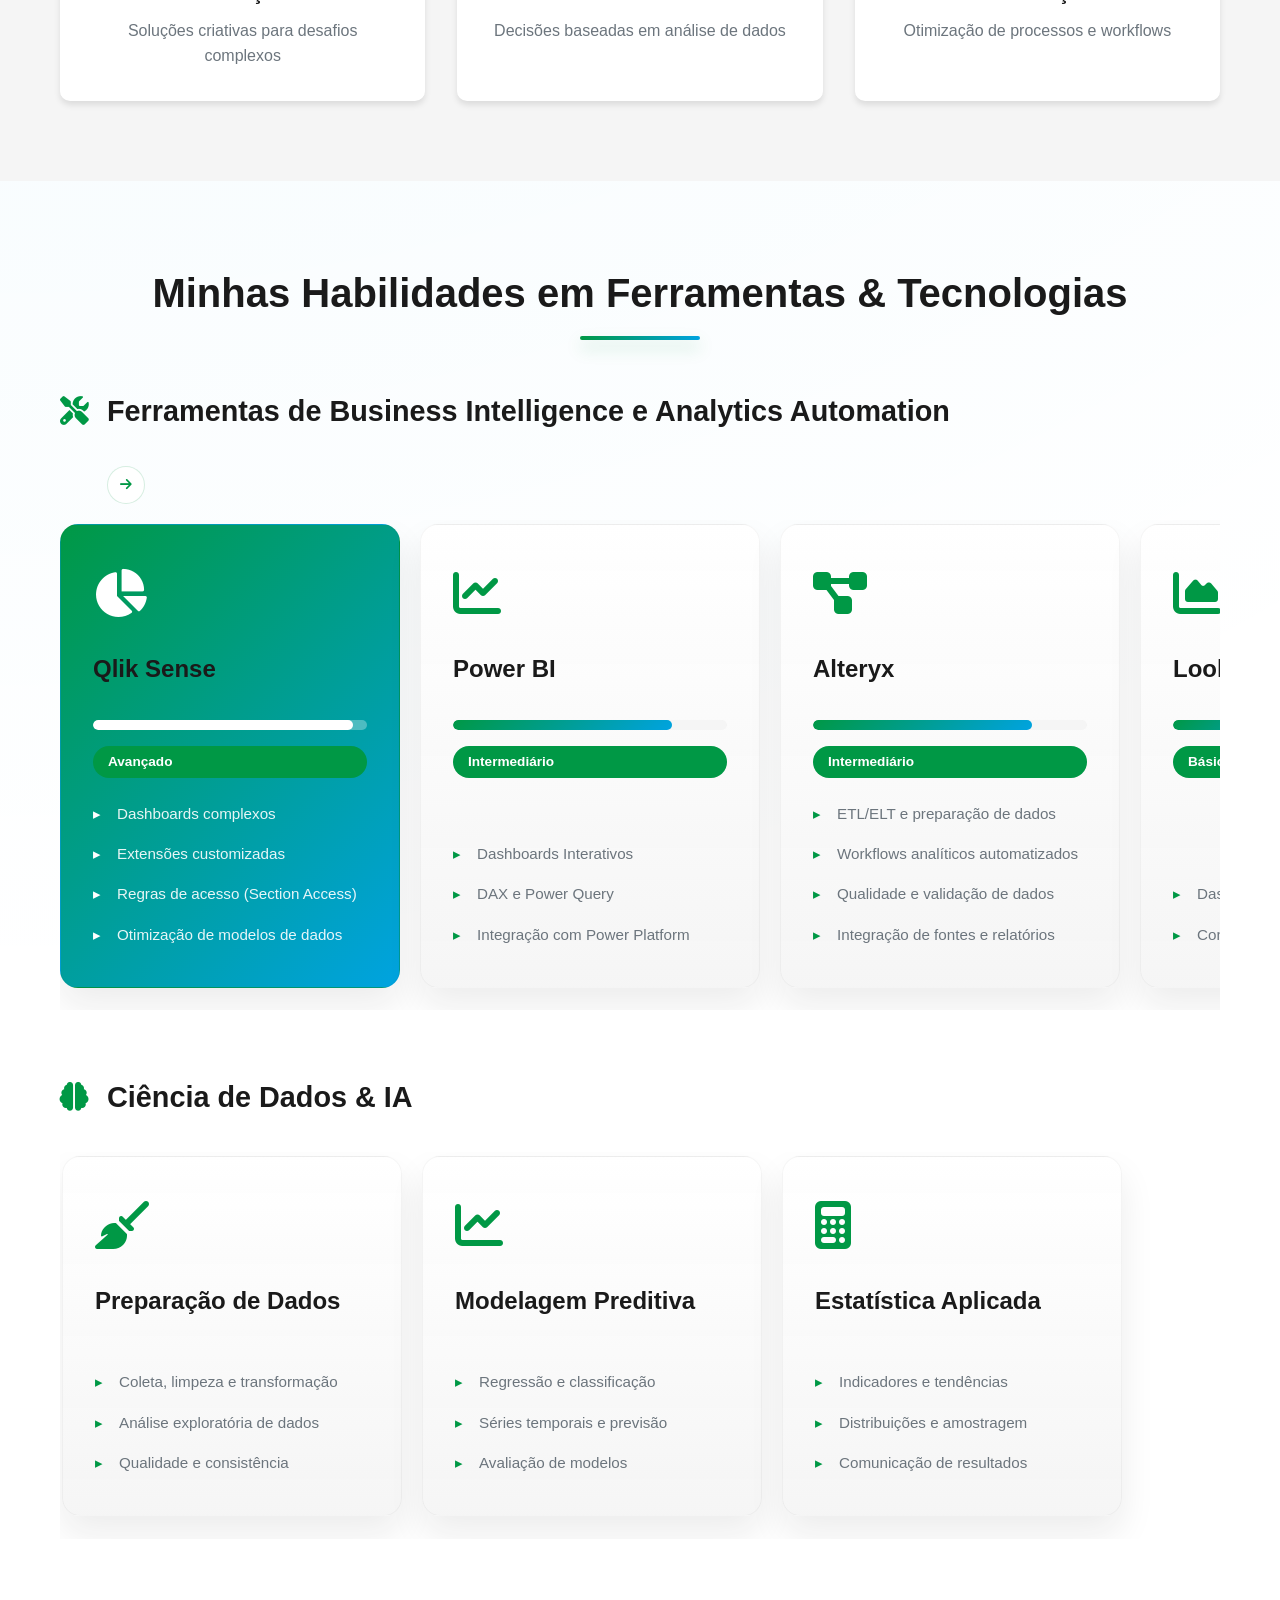
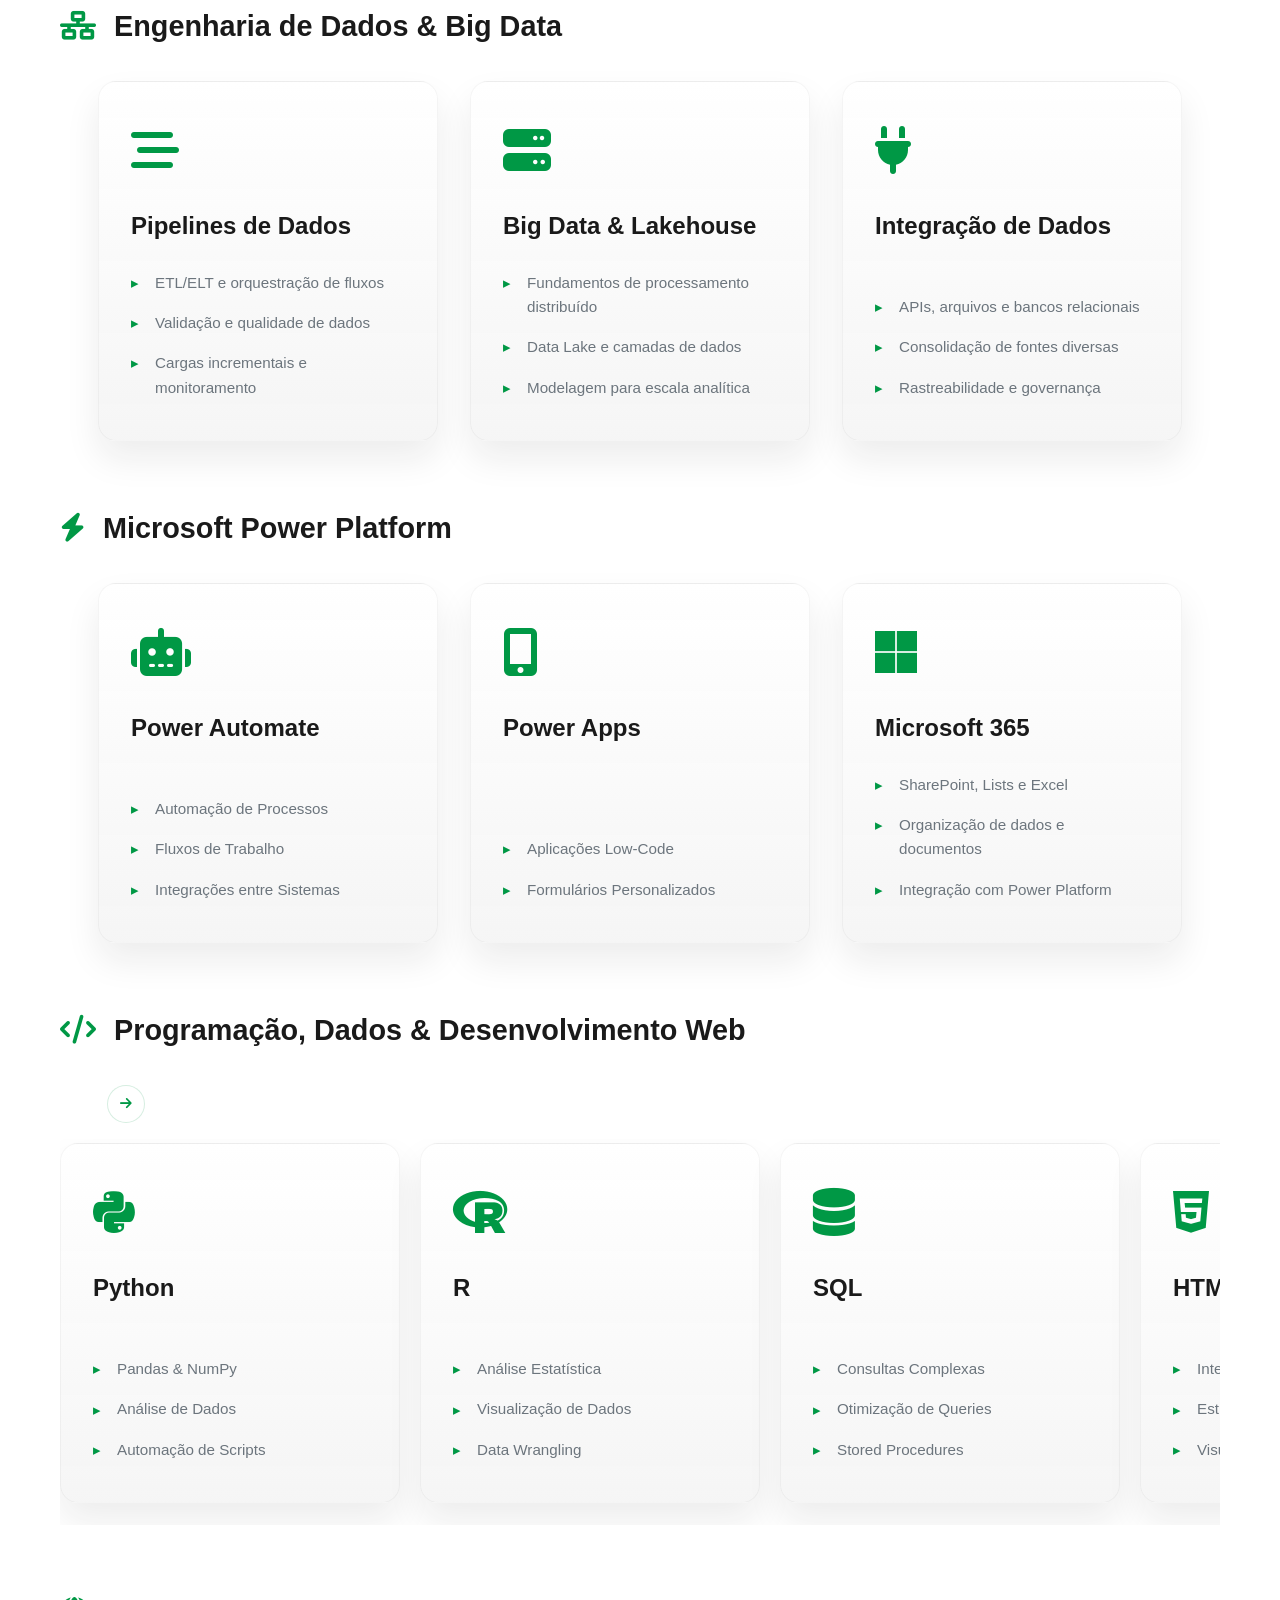
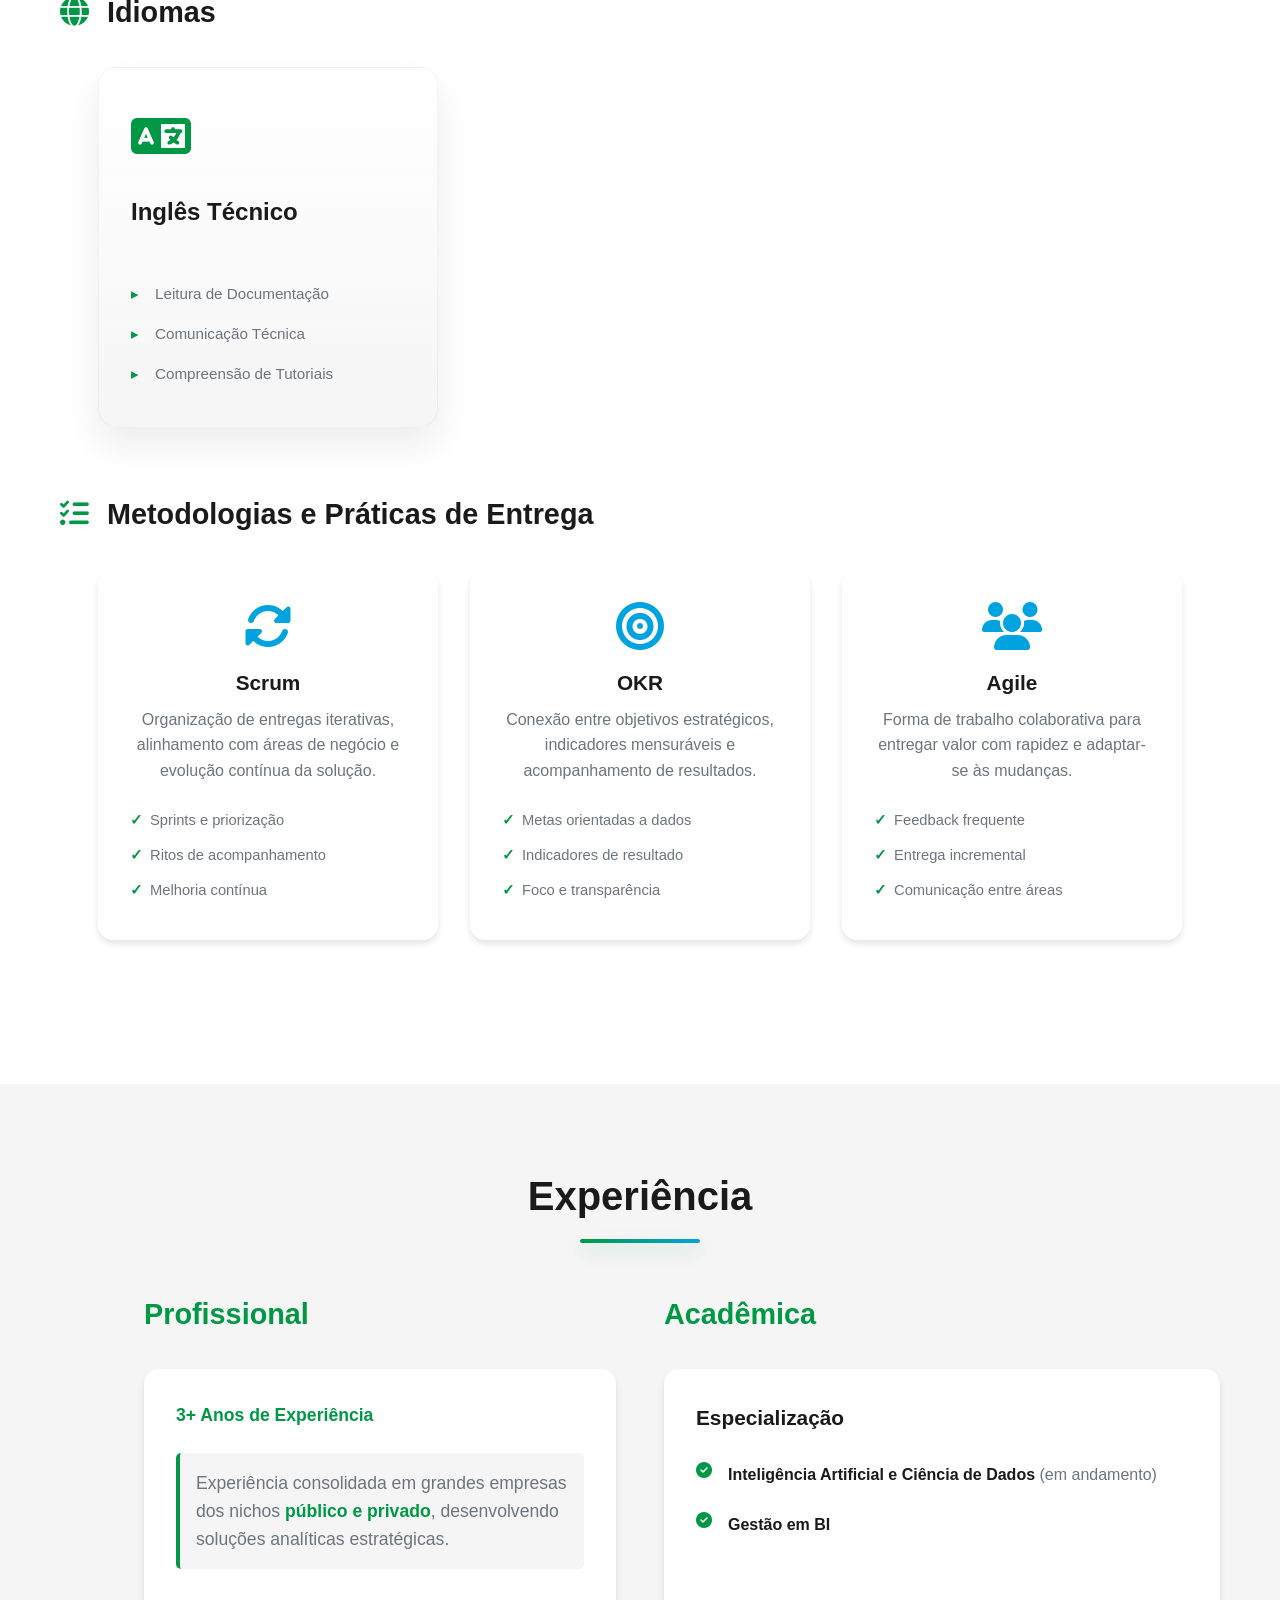
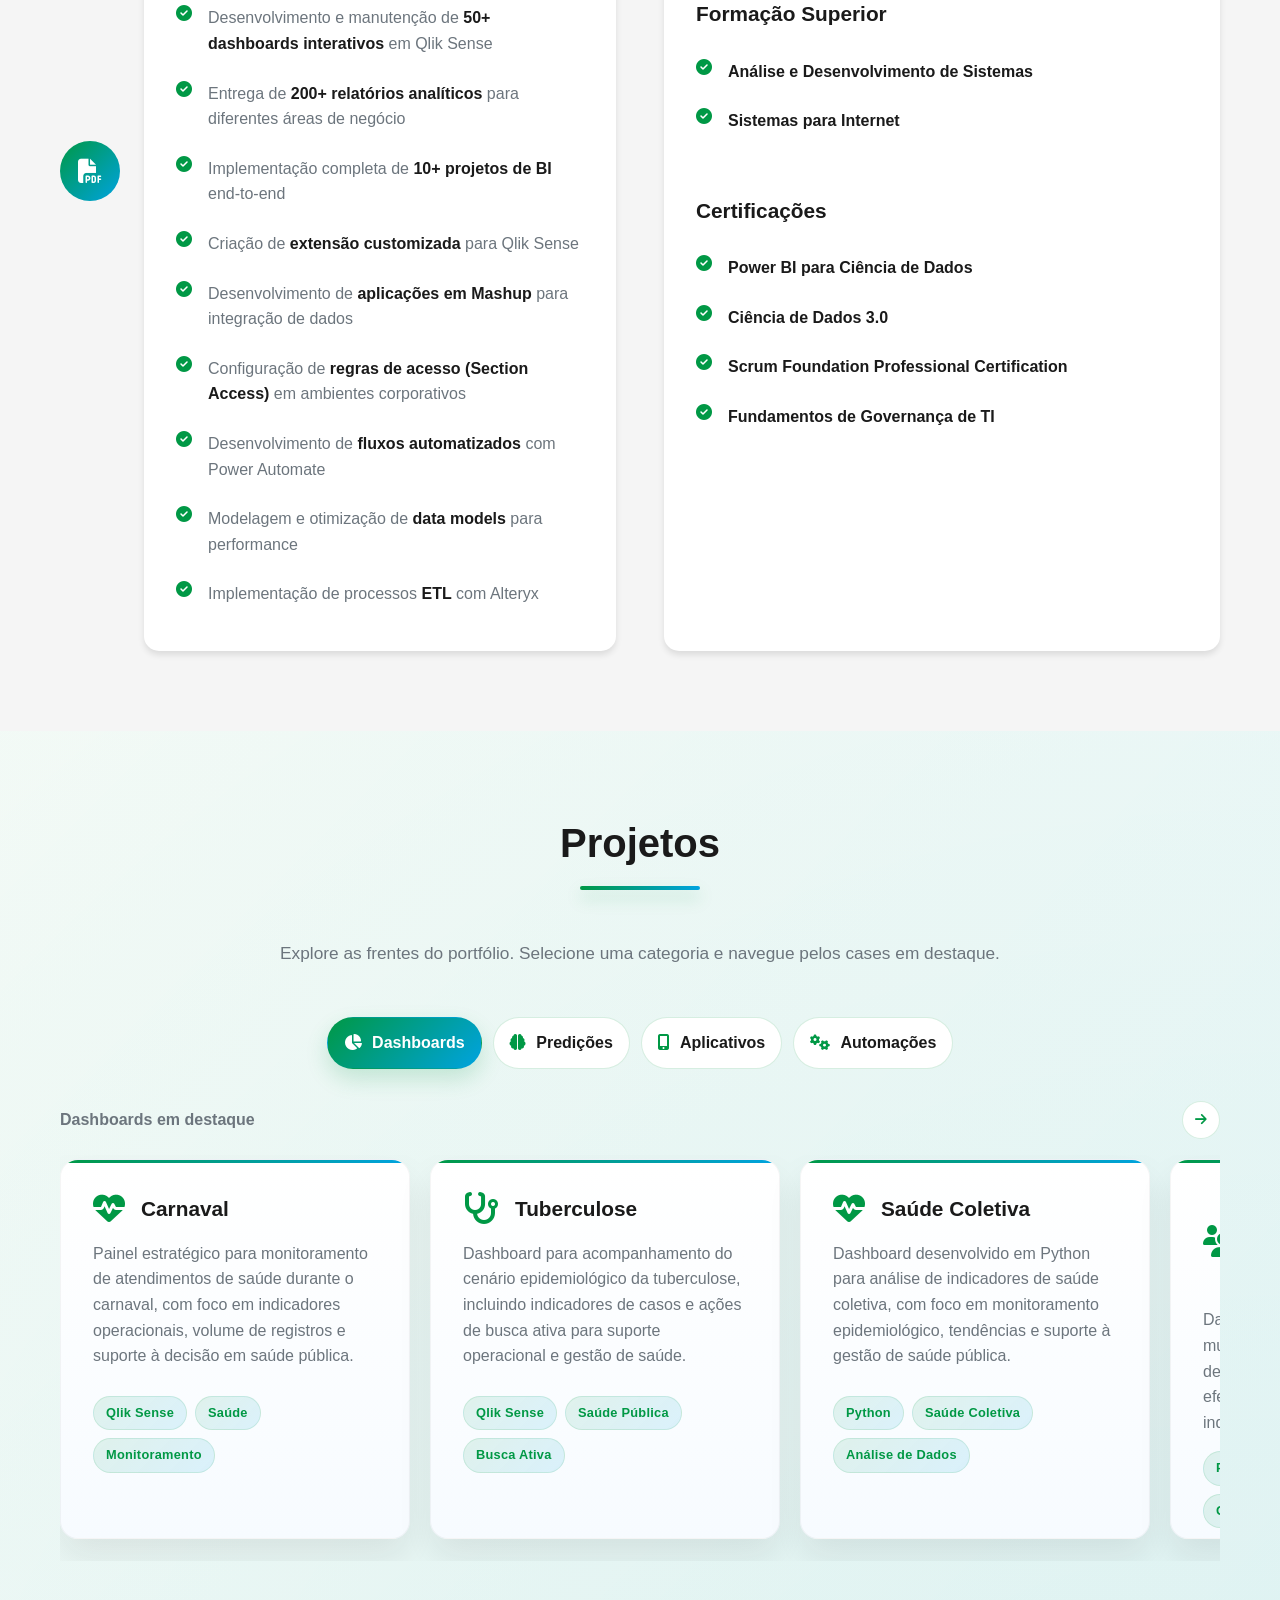
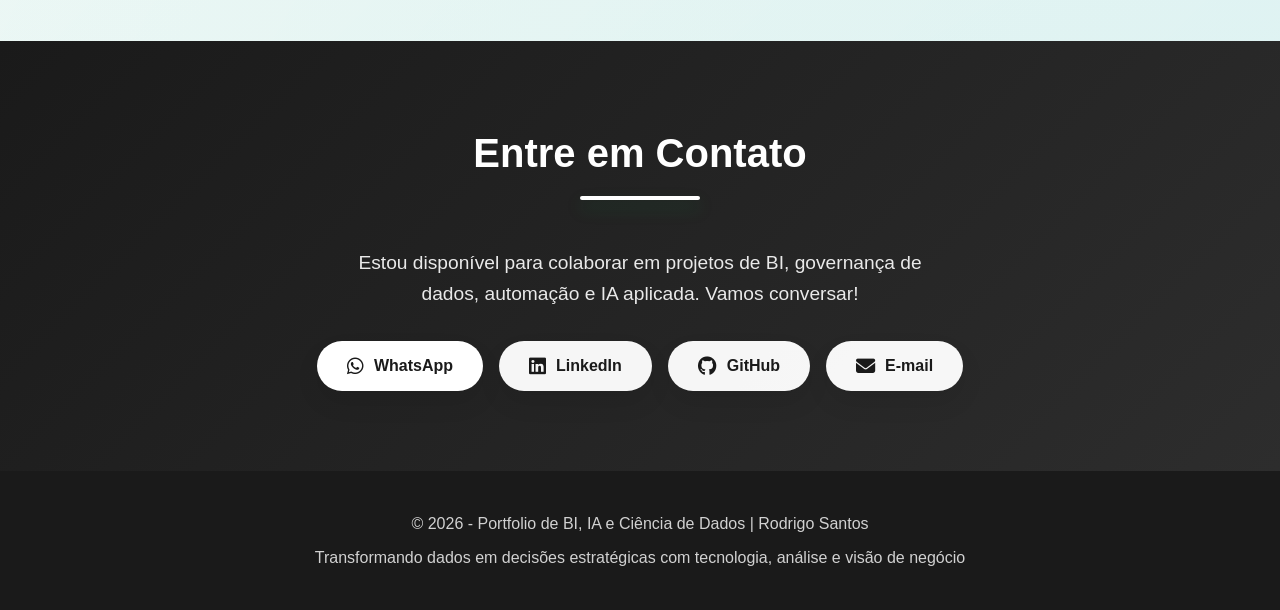
==== commit 7ad3bcb0: "A1" ====
--- a/index.html
+++ b/index.html
@@ -5,8 +5,8 @@
     <meta name="viewport" content="width=device-width, initial-scale=1.0">
     <meta name="description" content="Portfolio de Rodrigo Santos - Analista de Business Intelligence, Qlik Sense, Power BI, IA e Ciência de Dados">
     <title>Rodrigo Santos | BI, IA e Ciência de Dados</title>
-    <link rel="icon" type="image/svg+xml" href="favicon.svg">
-    <link rel="shortcut icon" href="favicon.svg">
+    <link rel="icon" type="image/png" href="favicon.png">
+    <link rel="shortcut icon" href="favicon.png">
     <link rel="stylesheet" href="css/style.css">
     <link rel="stylesheet" href="https://cdnjs.cloudflare.com/ajax/libs/font-awesome/6.4.0/css/all.min.css">
 </head>
@@ -27,7 +27,7 @@
         <nav class="navbar">
             <div class="container">
                 <div class="logo">
-                    <img src="favicon.svg" alt="" class="logo-icon">
+                    <img src="favicon.png" alt="" class="logo-icon">
                     <span>Rodrigo Santos</span>
                 </div>
                 <ul id="menu-principal" class="nav-menu">
@@ -64,6 +64,7 @@
                             BI, automação, governança e inteligência analítica para transformar dados em decisões estratégicas
                         </p>
                     </div>
+                </div>
                 
                 <div class="hero-stats">
                     <div class="stat-item">
--- a/css/style.css
+++ b/css/style.css
@@ -239,8 +239,24 @@
     animation: fadeInUp 1s ease;
 }
 
+.brand-image {
+    width: 220px;
+    height: 220px;
+    display: block;
+    object-fit: contain;
+    border-radius: 28px;
+    border: 3px solid rgba(255,255,255,.82);
+    box-shadow: 0 18px 38px rgba(0,0,0,.28);
+    transition: var(--transition);
+}
+
+.brand-image:hover {
+    transform: translateY(-4px) scale(1.03);
+    box-shadow: 0 22px 45px rgba(0,0,0,.34);
+}
+
 .hero-text {
-    flex: 0 0 auto;
+    flex: 1 1 0;
     min-width: 300px;
     text-align: left;
     margin-left: 0;
@@ -1445,9 +1461,10 @@
         gap: 2rem;
     }
 
-    .profile-image {
+    .brand-image {
         width: 150px;
         height: 150px;
+        border-radius: 22px;
     }
     
     .hero-stats {
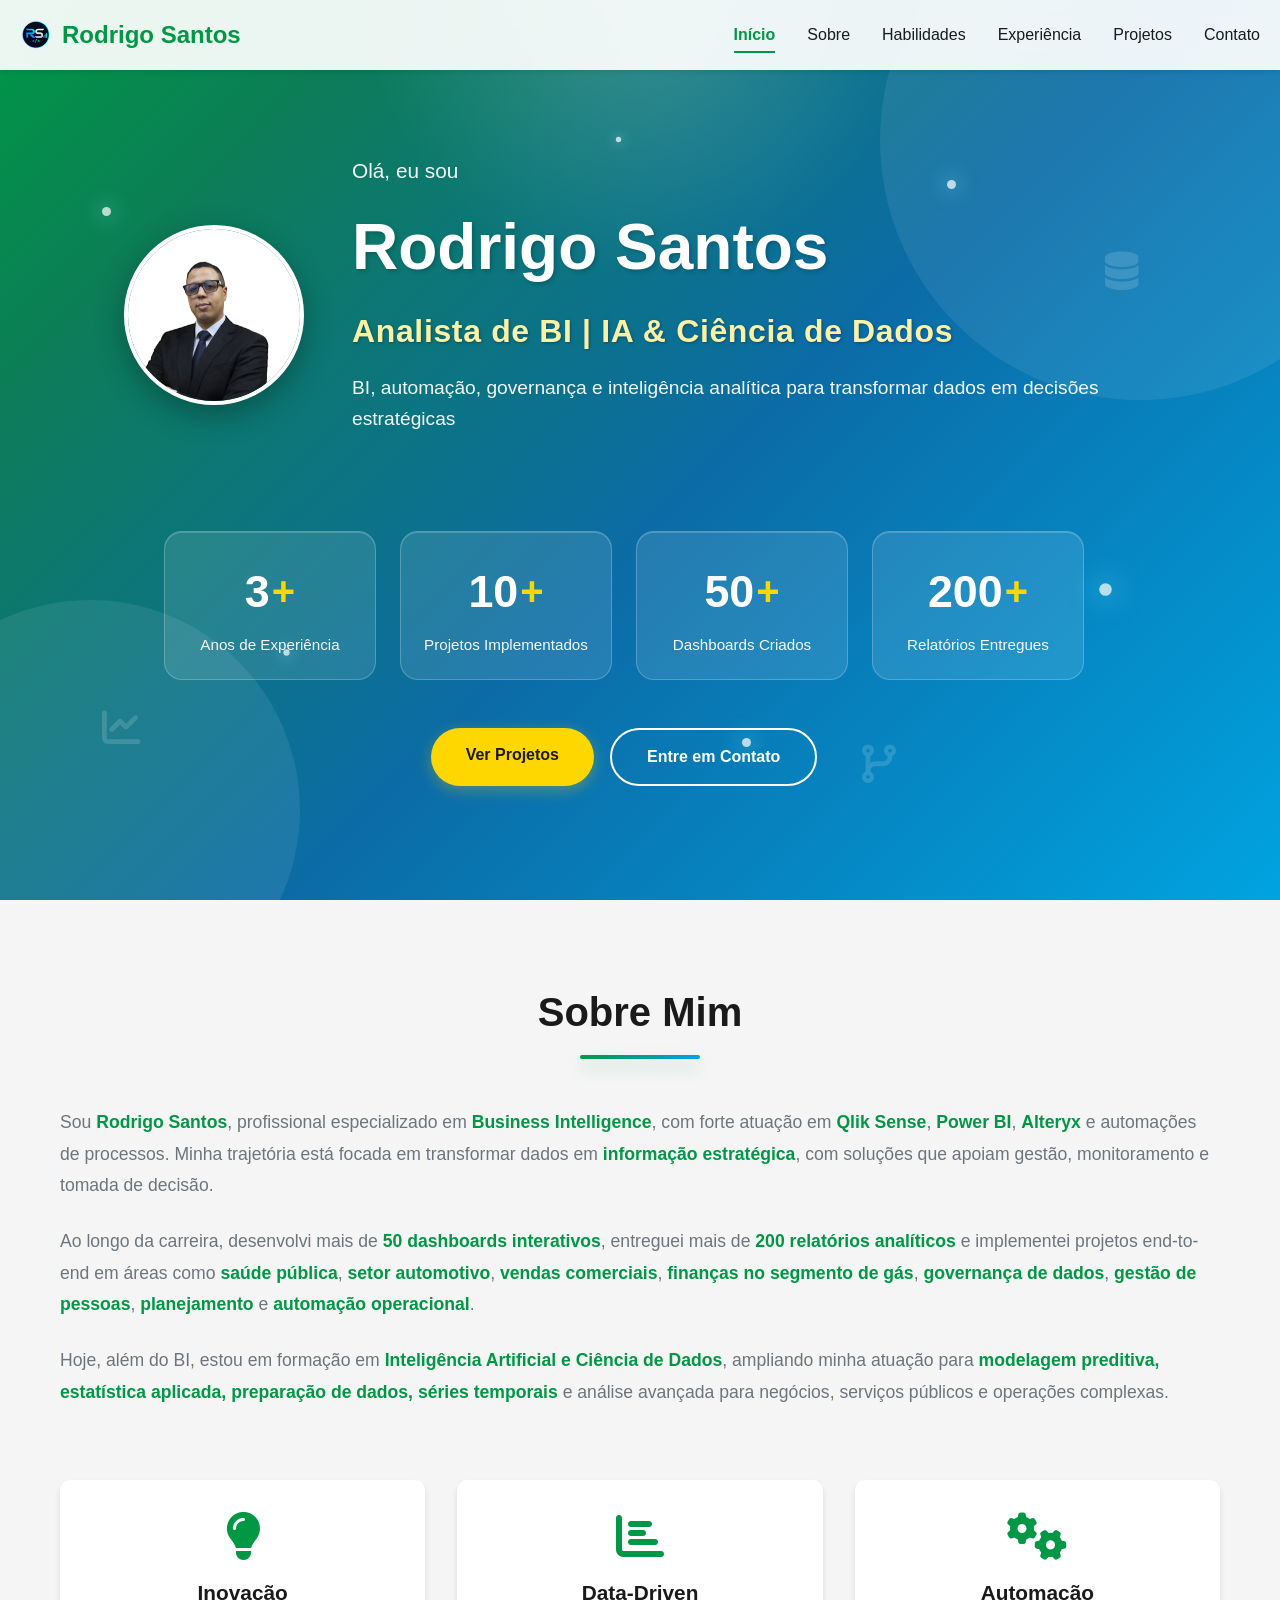
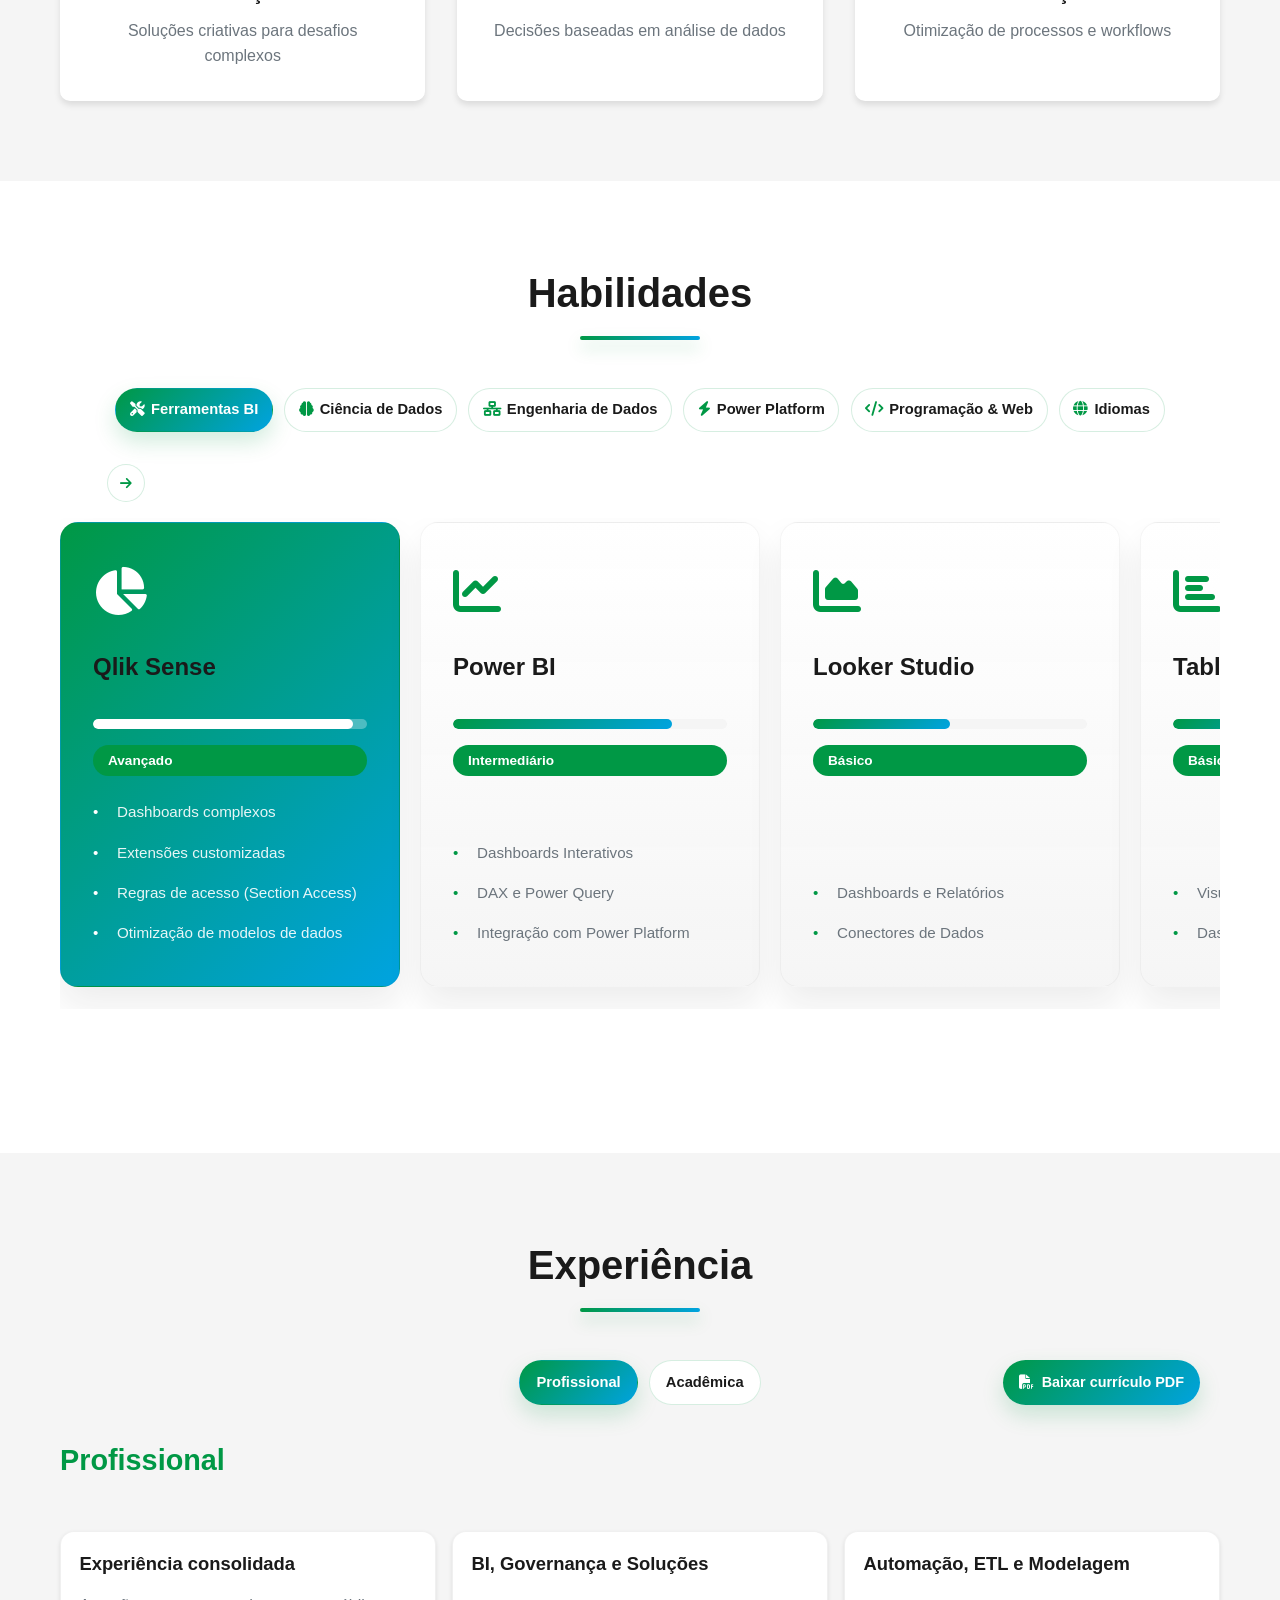
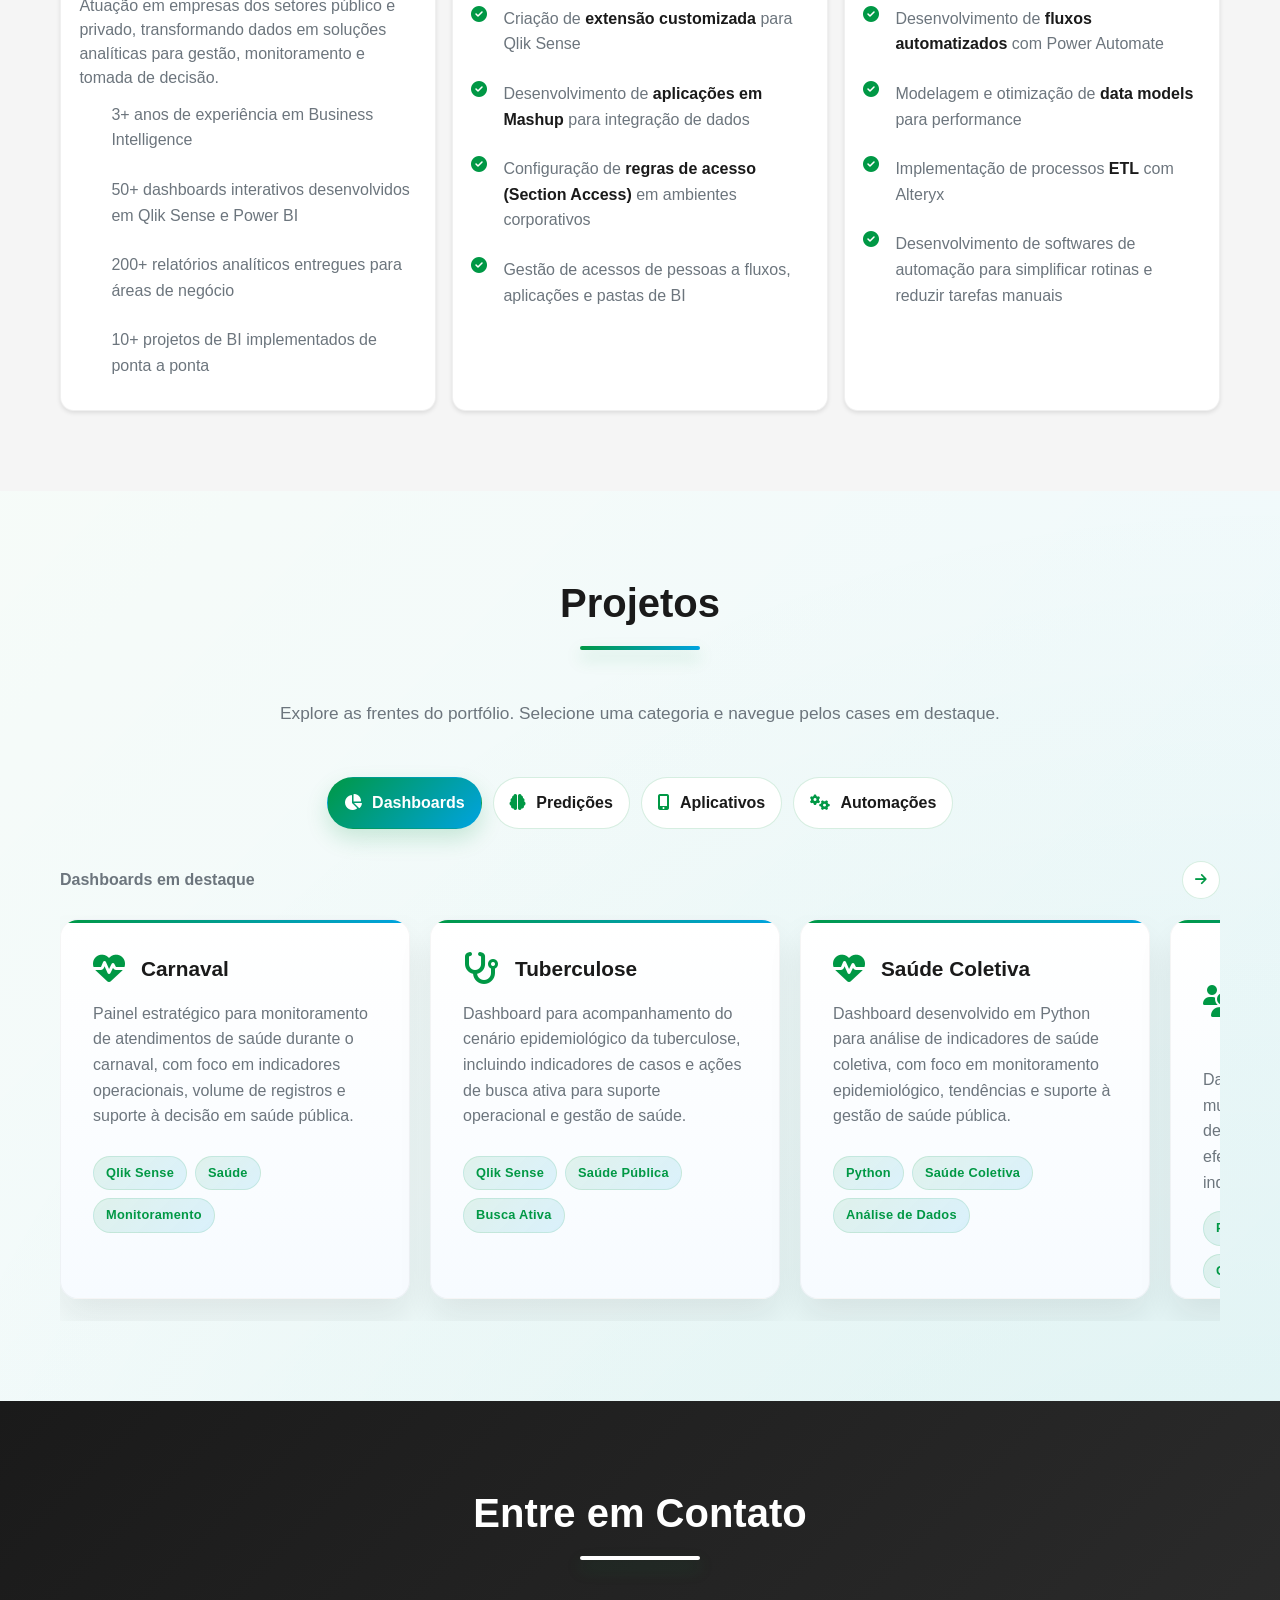
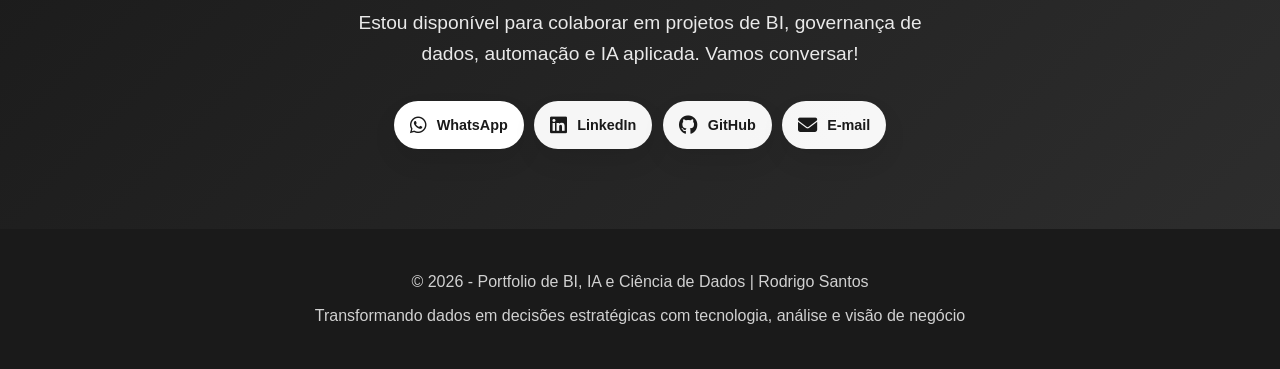
==== commit dcbd0685: "Upgrade" ====
--- a/index.html
+++ b/index.html
@@ -143,7 +143,7 @@
     <!-- Skills -->
     <section id="skills" class="skills">
         <div class="container">
-            <h2 class="section-title">Minhas Habilidades em Ferramentas &amp; Tecnologias</h2>
+            <h2 class="section-title">Habilidades</h2>
             
             <!-- Ferramentas BI -->
             <div class="skills-category">
@@ -180,23 +180,6 @@
                             <li>Dashboards Interativos</li>
                             <li>DAX e Power Query</li>
                             <li>Integração com Power Platform</li>
-                        </ul>
-                    </div>
-
-                    <div class="skill-card">
-                        <div class="skill-icon">
-                            <i class="fas fa-project-diagram"></i>
-                        </div>
-                        <h4>Alteryx</h4>
-                        <div class="skill-level">
-                            <div class="skill-bar" style="width: 80%"></div>
-                        </div>
-                        <span class="skill-badge">Intermediário</span>
-                        <ul class="skill-details">
-                            <li>ETL/ELT e preparação de dados</li>
-                            <li>Workflows analíticos automatizados</li>
-                            <li>Qualidade e validação de dados</li>
-                            <li>Integração de fontes e relatórios</li>
                         </ul>
                     </div>
 
@@ -259,7 +242,18 @@
 
             <div class="skills-category">
                 <h3><i class="fas fa-network-wired"></i> Engenharia de Dados &amp; Big Data</h3>
-                <div class="skills-grid">
+                <div class="carousel-controls skills-carousel-controls"><div><button class="carousel-button skill-carousel-prev" aria-label="Ferramentas anteriores"><i class="fas fa-arrow-left"></i></button><button class="carousel-button skill-carousel-next" aria-label="Próximas ferramentas"><i class="fas fa-arrow-right"></i></button></div></div>
+                <div class="skills-grid skills-carousel" data-skill-carousel>
+                    <div class="skill-card">
+                        <div class="skill-icon"><i class="fas fa-project-diagram"></i></div>
+                        <h4>Alteryx</h4>
+                        <ul class="skill-details">
+                            <li>ETL/ELT e preparação de dados</li>
+                            <li>Workflows analíticos automatizados</li>
+                            <li>Qualidade e validação de dados</li>
+                            <li>Integração de fontes e relatórios</li>
+                        </ul>
+                    </div>
                     <div class="skill-card"><div class="skill-icon"><i class="fas fa-stream"></i></div><h4>Pipelines de Dados</h4><ul class="skill-details"><li>ETL/ELT e orquestração de fluxos</li><li>Validação e qualidade de dados</li><li>Cargas incrementais e monitoramento</li></ul></div>
                     <div class="skill-card"><div class="skill-icon"><i class="fas fa-server"></i></div><h4>Big Data &amp; Lakehouse</h4><ul class="skill-details"><li>Fundamentos de processamento distribuído</li><li>Data Lake e camadas de dados</li><li>Modelagem para escala analítica</li></ul></div>
                     <div class="skill-card"><div class="skill-icon"><i class="fas fa-plug"></i></div><h4>Integração de Dados</h4><ul class="skill-details"><li>APIs, arquivos e bancos relacionais</li><li>Consolidação de fontes diversas</li><li>Rastreabilidade e governança</li></ul></div>
@@ -310,11 +304,10 @@
                 </div>
             </div>
             <div class="skills-category"><h3><i class="fas fa-globe"></i> Idiomas</h3><div class="skills-grid"><div class="skill-card"><div class="skill-icon"><i class="fas fa-language"></i></div><h4>Inglês Técnico</h4><ul class="skill-details"><li>Leitura de Documentação</li><li>Comunicação Técnica</li><li>Compreensão de Tutoriais</li></ul></div></div></div>
-            <div class="skills-category"><h3><i class="fas fa-tasks"></i> Metodologias e Práticas de Entrega</h3><div class="methodology-grid"><div class="method-card"><i class="fas fa-sync-alt"></i><h4>Scrum</h4><p>Organização de entregas iterativas, alinhamento com áreas de negócio e evolução contínua da solução.</p><ul class="method-details"><li>Sprints e priorização</li><li>Ritos de acompanhamento</li><li>Melhoria contínua</li></ul></div><div class="method-card"><i class="fas fa-bullseye"></i><h4>OKR</h4><p>Conexão entre objetivos estratégicos, indicadores mensuráveis e acompanhamento de resultados.</p><ul class="method-details"><li>Metas orientadas a dados</li><li>Indicadores de resultado</li><li>Foco e transparência</li></ul></div><div class="method-card"><i class="fas fa-users"></i><h4>Agile</h4><p>Forma de trabalho colaborativa para entregar valor com rapidez e adaptar-se às mudanças.</p><ul class="method-details"><li>Feedback frequente</li><li>Entrega incremental</li><li>Comunicação entre áreas</li></ul></div></div></div>
         </div>
     </section>
 
-    <section id="experiencia" class="experiencia"><div class="container"><h2 class="section-title">Experiência</h2><div class="experiencia-wrapper"><div class="experiencia-coluna"><div class="profissional-container"><button id="btnCurriculo" class="btn-curriculum-ext" title="Baixar ou visualizar currículo"><i class="fas fa-file-pdf"></i></button><div class="profissional-content"><h3 class="experiencia-subtitle">Profissional</h3><div class="timeline"><div class="timeline-item"><div class="timeline-content"><span class="timeline-date"><span id="yearsExp3">3</span>+ Anos de Experiência</span><p class="experience-intro">Experiência consolidada em grandes empresas dos nichos <strong>público e privado</strong>, desenvolvendo soluções analíticas estratégicas.</p><ul class="experience-list"><li><i class="fas fa-check-circle"></i> Desenvolvimento e manutenção de <strong><span id="dashboardsCount3">50</span>+ dashboards interativos</strong> em Qlik Sense</li><li><i class="fas fa-check-circle"></i> Entrega de <strong><span id="reportsCount3">200</span>+ relatórios analíticos</strong> para diferentes áreas de negócio</li><li><i class="fas fa-check-circle"></i> Implementação completa de <strong><span id="projectsCount3">10</span>+ projetos de BI</strong> end-to-end</li><li><i class="fas fa-check-circle"></i> Criação de <strong>extensão customizada</strong> para Qlik Sense</li><li><i class="fas fa-check-circle"></i> Desenvolvimento de <strong>aplicações em Mashup</strong> para integração de dados</li><li><i class="fas fa-check-circle"></i> Configuração de <strong>regras de acesso (Section Access)</strong> em ambientes corporativos</li><li><i class="fas fa-check-circle"></i> Desenvolvimento de <strong>fluxos automatizados</strong> com Power Automate</li><li><i class="fas fa-check-circle"></i> Modelagem e otimização de <strong>data models</strong> para performance</li><li><i class="fas fa-check-circle"></i> Implementação de processos <strong>ETL</strong> com Alteryx</li></ul></div></div></div></div></div></div><div class="experiencia-coluna"><h3 class="experiencia-subtitle">Acadêmica</h3><div class="academia-container"><div class="academia-section"><h3>Especialização</h3><ul class="experience-list"><li><i class="fas fa-check-circle"></i><strong>Inteligência Artificial e Ciência de Dados</strong> <span>(em andamento)</span></li><li><i class="fas fa-check-circle"></i><strong>Gestão em BI</strong></li></ul></div><div class="academia-section"><h3>Formação Superior</h3><ul class="experience-list"><li><i class="fas fa-check-circle"></i><strong>Análise e Desenvolvimento de Sistemas</strong></li><li><i class="fas fa-check-circle"></i><strong>Sistemas para Internet</strong></li></ul></div><div class="academia-section"><h3>Certificações</h3><ul class="experience-list"><li><i class="fas fa-check-circle"></i><strong>Power BI para Ciência de Dados</strong></li><li><i class="fas fa-check-circle"></i><strong>Ciência de Dados 3.0</strong></li><li><i class="fas fa-check-circle"></i><strong>Scrum Foundation Professional Certification</strong></li><li><i class="fas fa-check-circle"></i><strong>Fundamentos de Governança de TI</strong></li></ul></div></div></div></div></div></section>
+    <section id="experiencia" class="experiencia"><div class="container"><h2 class="section-title">Experiência</h2><div class="experiencia-wrapper"><div class="experiencia-coluna"><div class="profissional-container"><button id="btnCurriculo" class="btn-curriculum-ext" title="Baixar ou visualizar currículo"><i class="fas fa-file-pdf"></i></button><div class="profissional-content"><h3 class="experiencia-subtitle">Profissional</h3><div class="timeline"><div class="timeline-item"><div class="timeline-content"><span class="timeline-date"><span id="yearsExp3">3</span>+ Anos de Experiência</span><p class="experience-intro">Experiência consolidada em grandes empresas dos nichos <strong>público e privado</strong>, desenvolvendo soluções analíticas estratégicas.</p><ul class="experience-list"><li><i class="fas fa-check-circle"></i> Desenvolvimento e manutenção de <strong><span id="dashboardsCount3">50</span>+ dashboards interativos</strong> em Qlik Sense e Power BI</li><li><i class="fas fa-check-circle"></i> Entrega de <strong><span id="reportsCount3">200</span>+ relatórios analíticos</strong> para diferentes áreas de negócio</li><li><i class="fas fa-check-circle"></i> Implementação completa de <strong><span id="projectsCount3">10</span>+ projetos de BI</strong> end-to-end</li><li><i class="fas fa-check-circle"></i> Criação de <strong>extensão customizada</strong> para Qlik Sense</li><li><i class="fas fa-check-circle"></i> Desenvolvimento de <strong>aplicações em Mashup</strong> para integração de dados</li><li><i class="fas fa-check-circle"></i> Configuração de <strong>regras de acesso (Section Access)</strong> em ambientes corporativos</li><li><i class="fas fa-check-circle"></i> Desenvolvimento de <strong>fluxos automatizados</strong> com Power Automate</li><li><i class="fas fa-check-circle"></i> Modelagem e otimização de <strong>data models</strong> para performance</li><li><i class="fas fa-check-circle"></i> Implementação de processos <strong>ETL</strong> com Alteryx</li></ul></div></div></div></div></div></div><div class="experiencia-coluna"><h3 class="experiencia-subtitle">Acadêmica</h3><div class="academia-container"><div class="academia-section"><h3>Especialização</h3><ul class="experience-list"><li><i class="fas fa-check-circle"></i><strong>Inteligência Artificial e Ciência de Dados</strong> <span>(em andamento)</span></li><li><i class="fas fa-check-circle"></i><strong>Gestão em BI</strong></li></ul></div><div class="academia-section"><h3>Formação Superior</h3><ul class="experience-list"><li><i class="fas fa-check-circle"></i><strong>Análise e Desenvolvimento de Sistemas</strong></li><li><i class="fas fa-check-circle"></i><strong>Sistemas para Internet</strong></li></ul></div><div class="academia-section"><h3>Certificações</h3><ul class="experience-list"><li><i class="fas fa-check-circle"></i><strong>Power BI para Ciência de Dados</strong></li><li><i class="fas fa-check-circle"></i><strong>Ciência de Dados 3.0</strong></li><li><i class="fas fa-check-circle"></i><strong>Scrum Foundation Professional Certification</strong></li><li><i class="fas fa-check-circle"></i><strong>Fundamentos de Governança de TI</strong></li></ul></div></div></div></div></div></section>
 
     <section id="projetos" class="projetos projetos-hub"><div class="container"><h2 class="section-title">Projetos</h2><p class="section-subtitle">Explore as frentes do portfólio. Selecione uma categoria e navegue pelos cases em destaque.</p><div class="project-tabs" role="tablist" aria-label="Categorias de projetos"><button class="project-tab active" data-project-category="dashboards" role="tab" aria-selected="true"><i class="fas fa-chart-pie"></i> Dashboards</button><button class="project-tab" data-project-category="predicoes" role="tab" aria-selected="false"><i class="fas fa-brain"></i> Predições</button><button class="project-tab" data-project-category="aplicativos" role="tab" aria-selected="false"><i class="fas fa-mobile-alt"></i> Aplicativos</button><button class="project-tab" data-project-category="automacoes" role="tab" aria-selected="false"><i class="fas fa-cogs"></i> Automações</button></div><div class="project-panel active" data-project-panel="dashboards"><div class="carousel-controls"><p>Dashboards em destaque</p><div><button class="carousel-button carousel-prev" aria-label="Projetos anteriores"><i class="fas fa-arrow-left"></i></button><button class="carousel-button carousel-next" aria-label="Próximos projetos"><i class="fas fa-arrow-right"></i></button></div></div><div class="project-carousel"><div class="projeto-card"><div class="projeto-header"><i class="fas fa-heartbeat"></i><h3>Carnaval</h3></div><p>Painel estratégico para monitoramento de atendimentos de saúde durante o carnaval, com foco em indicadores operacionais, volume de registros e suporte à decisão em saúde pública.</p><div class="projeto-tags"><span class="tag">Qlik Sense</span><span class="tag">Saúde</span><span class="tag">Monitoramento</span></div></div><div class="projeto-card"><div class="projeto-header"><i class="fas fa-stethoscope"></i><h3>Tuberculose</h3></div><p>Dashboard para acompanhamento do cenário epidemiológico da tuberculose, incluindo indicadores de casos e ações de busca ativa para suporte operacional e gestão de saúde.</p><div class="projeto-tags"><span class="tag">Qlik Sense</span><span class="tag">Saúde Pública</span><span class="tag">Busca Ativa</span></div></div><div class="projeto-card"><div class="projeto-header"><i class="fas fa-heartbeat"></i><h3>Saúde Coletiva</h3></div><p>Dashboard desenvolvido em Python para análise de indicadores de saúde coletiva, com foco em monitoramento epidemiológico, tendências e suporte à gestão de saúde pública.</p><div class="projeto-tags"><span class="tag">Python</span><span class="tag">Saúde Coletiva</span><span class="tag">Análise de Dados</span></div></div><div class="projeto-card"><div class="projeto-header"><i class="fas fa-users-cog"></i><h3>Planejamento de Recursos para Veículos</h3></div><p>Dashboard de gestão de pessoas em multinacional automotiva, com análise de pessoas planejadas, alocadas e efetivas em projetos, consolidando indicadores de capacidade e demanda.</p><div class="projeto-tags"><span class="tag">Power BI</span><span class="tag">DAX</span><span class="tag">Gestão de Pessoas</span></div></div><div class="projeto-card"><div class="projeto-header"><i class="fas fa-chart-pie"></i><h3>PMO da equipe de desenvolvimento de dados</h3></div><p>Dashboard em Tableau para acompanhamento de PMO da equipe de desenvolvimento de dados, com visão de indicadores de projetos, entregas, performance e acompanhamento estratégico.</p><div class="projeto-tags"><span class="tag">Tableau</span><span class="tag">PMO</span><span class="tag">Gestão</span></div></div></div></div></div></section>
 
--- a/css/style.css
+++ b/css/style.css
@@ -516,17 +516,50 @@
 /* ===== SKILLS ===== */
 .skills-category {
     margin-bottom: 4rem;
-}
-
-.skills-category h3 {
-    font-size: 1.8rem;
-    margin-bottom: 2rem;
+    display: none;
+}
+
+.skills-category.active {
+    display: block;
+    animation: fadeInUp .35s ease both;
+}
+
+.skills-tabs {
+    display: flex;
+    justify-content: center;
+    gap: .7rem;
+    flex-wrap: wrap;
+    margin: 0 auto 2rem;
+}
+
+.skill-tab {
+    border: 1px solid rgba(0,152,69,.16);
+    background: #fff;
     color: var(--dark-color);
-}
-
-.skills-category h3 i {
+    padding: .6rem .85rem;
+    border-radius: 999px;
+    cursor: pointer;
+    font: inherit;
+    font-size: .92rem;
+    font-weight: 700;
+    transition: var(--transition);
+}
+
+.skill-tab i {
     color: var(--primary-color);
-    margin-right: 10px;
+    margin-right: .38rem;
+}
+
+.skill-tab:hover,
+.skill-tab.active {
+    color: #fff;
+    background: var(--gradient-primary);
+    border-color: transparent;
+    box-shadow: 0 10px 22px rgba(0,152,69,.18);
+}
+
+.skill-tab.active i {
+    color: #fff;
 }
 
 .skills-grid {
@@ -627,7 +660,7 @@
 }
 
 .skill-details li::before {
-    content: '▸';
+    content: '\2022';
     position: absolute;
     left: 0;
     color: var(--primary-color);
@@ -677,6 +710,136 @@
 /* ===== EXPERIÊNCIA ===== */
 .experiencia {
     background: var(--light-color);
+}
+
+.experience-heading-row {
+    display: flex;
+    align-items: center;
+    justify-content: center;
+    gap: 1rem;
+    margin-bottom: 2rem;
+    position: relative;
+}
+
+.experience-tabs {
+    display: flex;
+    gap: .7rem;
+    flex-wrap: wrap;
+    justify-content: center;
+}
+
+.experience-tab {
+    border: 1px solid rgba(0,152,69,.16);
+    background: #fff;
+    color: var(--dark-color);
+    padding: .6rem 1rem;
+    border-radius: 999px;
+    cursor: pointer;
+    font: inherit;
+    font-size: .92rem;
+    font-weight: 700;
+    transition: var(--transition);
+}
+
+.experience-tab:hover,
+.experience-tab.active {
+    color: #fff;
+    background: var(--gradient-primary);
+    border-color: transparent;
+    box-shadow: 0 10px 22px rgba(0,152,69,.18);
+}
+
+.experiencia .experiencia-coluna {
+    display: none;
+}
+
+.experiencia .experiencia-coluna.active {
+    display: block;
+    animation: fadeInUp .35s ease both;
+}
+
+.experiencia .experiencia-wrapper {
+    display: block;
+}
+
+.experience-download {
+    border: 0;
+    border-radius: 999px;
+    padding: .7rem 1rem;
+    background: var(--gradient-primary);
+    color: #fff;
+    display: inline-flex;
+    align-items: center;
+    gap: .55rem;
+    font: inherit;
+    font-size: .9rem;
+    font-weight: 700;
+    cursor: pointer;
+    box-shadow: 0 10px 22px rgba(0,152,69,.18);
+    transition: var(--transition);
+}
+
+.experience-heading-row .experience-download {
+    position: absolute;
+    right: 20px;
+}
+
+.experience-download:hover {
+    transform: translateY(-2px);
+    box-shadow: 0 14px 28px rgba(0,152,69,.24);
+}
+
+.experience-card-grid {
+    display: grid;
+    grid-template-columns: repeat(3, minmax(0, 1fr));
+    grid-auto-rows: minmax(360px, auto);
+    align-items: stretch;
+    gap: 1rem;
+    margin-top: 1rem;
+}
+
+.experience-card,
+.academia-section {
+    background: #fff;
+    border: 1px solid rgba(0,0,0,.06);
+    border-radius: 14px;
+    padding: 1.15rem;
+    box-shadow: var(--shadow-sm);
+    height: 480px;
+    min-height: 480px;
+    overflow: hidden;
+}
+
+.experience-card-grid .experience-card {
+    color: var(--gray);
+    line-height: 1.5;
+}
+
+.experience-card h4 {
+    color: var(--dark-color);
+    font-size: 1.15rem;
+    margin-bottom: 1rem;
+}
+
+.experience-overview .timeline-date {
+    margin-bottom: 1rem;
+}
+
+.academia-container {
+    display: grid;
+    grid-template-columns: repeat(3, minmax(0, 1fr));
+    grid-auto-rows: minmax(360px, auto);
+    align-items: stretch;
+    gap: 1rem;
+}
+
+.academia-section {
+    margin: 0;
+}
+
+.experiencia .academia-section {
+    margin: 0;
+    padding: 1.15rem;
 }
 
 .experiencia-wrapper {
@@ -1140,7 +1303,7 @@
 
 .contato-links {
     display: flex;
-    gap: 1rem;
+    gap: .65rem;
     justify-content: center;
     flex-wrap: nowrap;
 }
@@ -1148,7 +1311,8 @@
 .contato-btn {
     background: rgba(255,255,255,0.96);
     color: var(--dark-color);
-    padding: 12px 30px;
+    padding: 10px 16px;
+    font-size: .9rem;
     border-radius: 50px;
     font-weight: 700;
     display: inline-flex;
@@ -1227,6 +1391,31 @@
 
 /* ===== RESPONSIVO ===== */
 @media (max-width: 768px) {
+    .experience-heading-row {
+        align-items: stretch;
+        flex-direction: column;
+    }
+
+    .experience-tabs {
+        width: 100%;
+    }
+
+    .experience-heading-row .experience-download {
+        position: static;
+        width: 100%;
+    }
+
+    .experience-tab,
+    .experience-download {
+        flex: 1;
+        justify-content: center;
+    }
+
+    .experience-card-grid,
+    .academia-container {
+        grid-template-columns: 1fr;
+    }
+
     .hamburger {
         display: flex;
     }
@@ -1325,6 +1514,7 @@
 .skill-card:hover, .method-card:hover, .projeto-card:hover { transform:translateY(-10px); box-shadow:0 24px 44px rgba(0, 116, 80, .18); border-color:rgba(0,152,69,.22); }
 .skills-carousel-controls { margin-bottom:.7rem; }
 .skills-carousel-controls p { font-size:.92rem; }
+.skills-category:not(.has-carousel-controls) { padding-top: 54px; }
 @media (max-width: 1150px) and (min-width: 769px) { .skills-grid:not(.skills-carousel) { grid-template-columns:repeat(3, minmax(0, 1fr)); } }
 @media (max-width: 1150px) and (min-width: 769px) { .methodology-grid { grid-template-columns:repeat(3, minmax(0, 1fr)); } }
 
